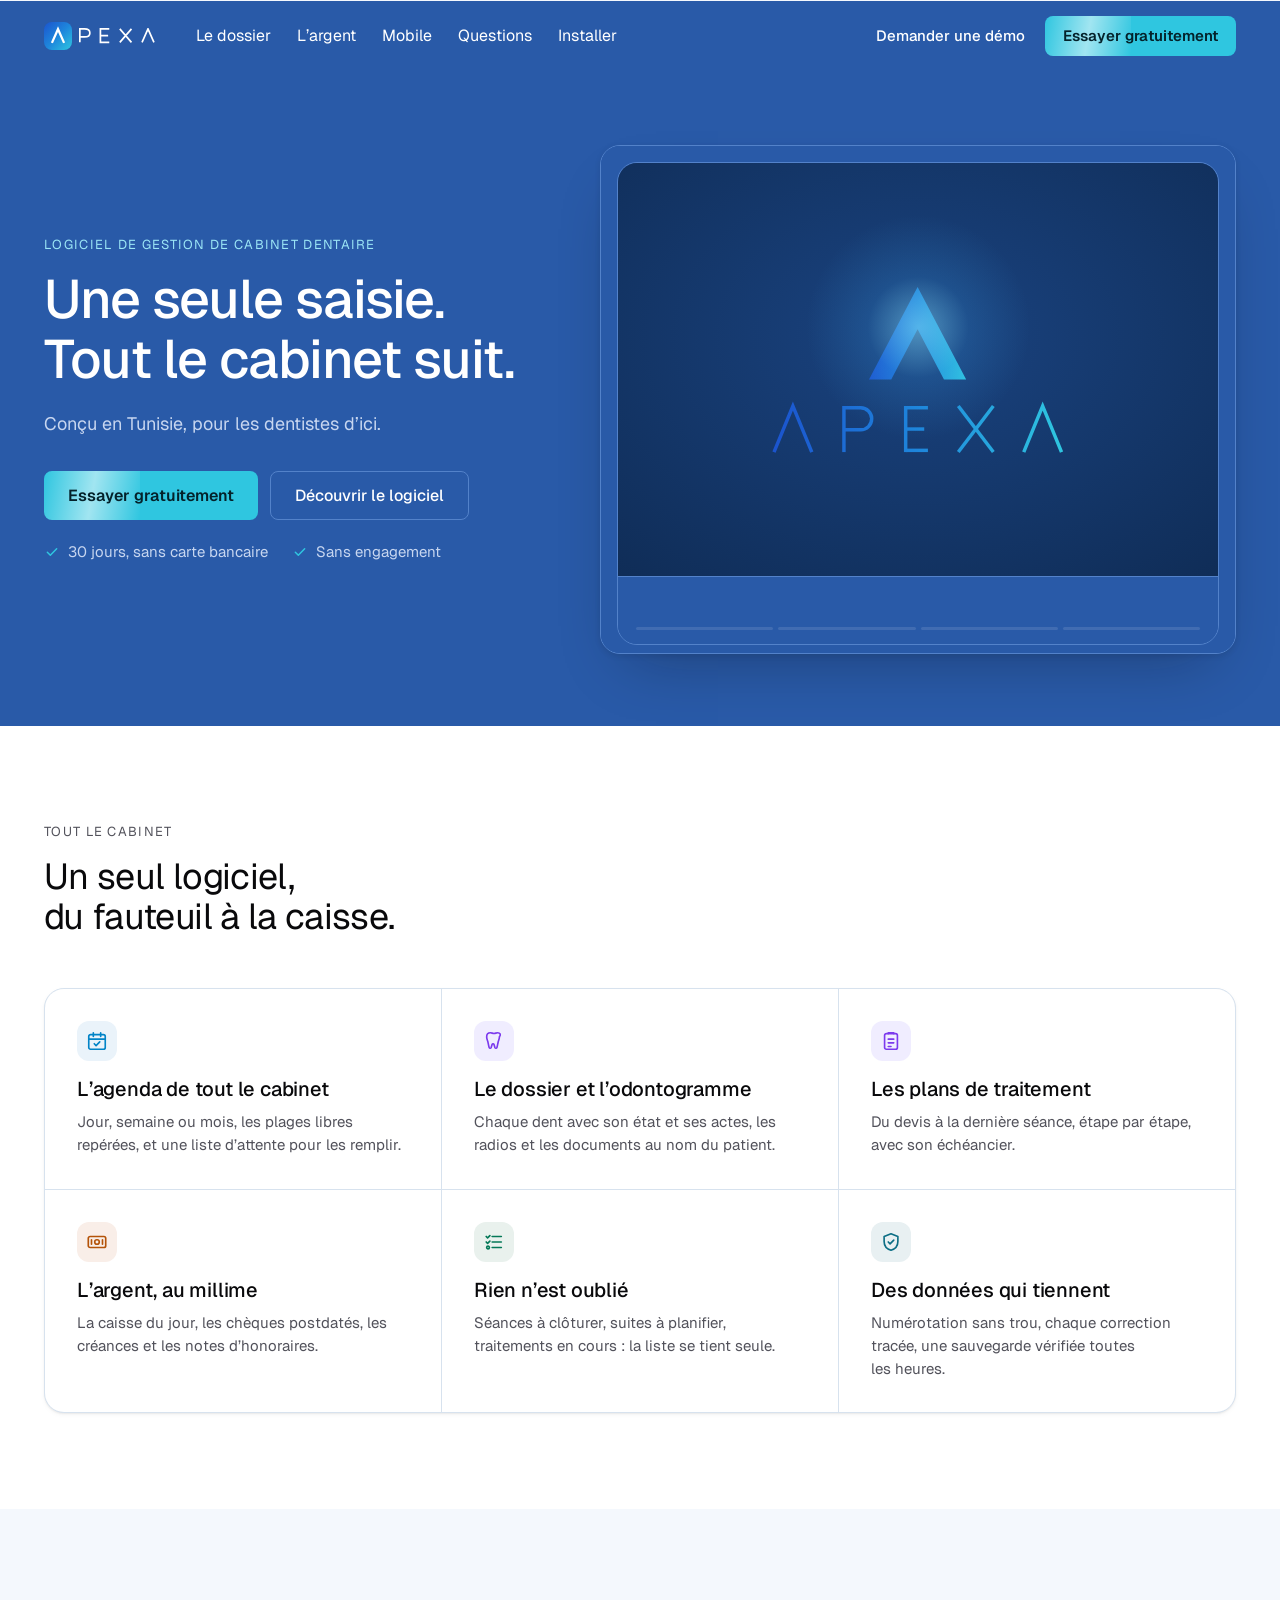
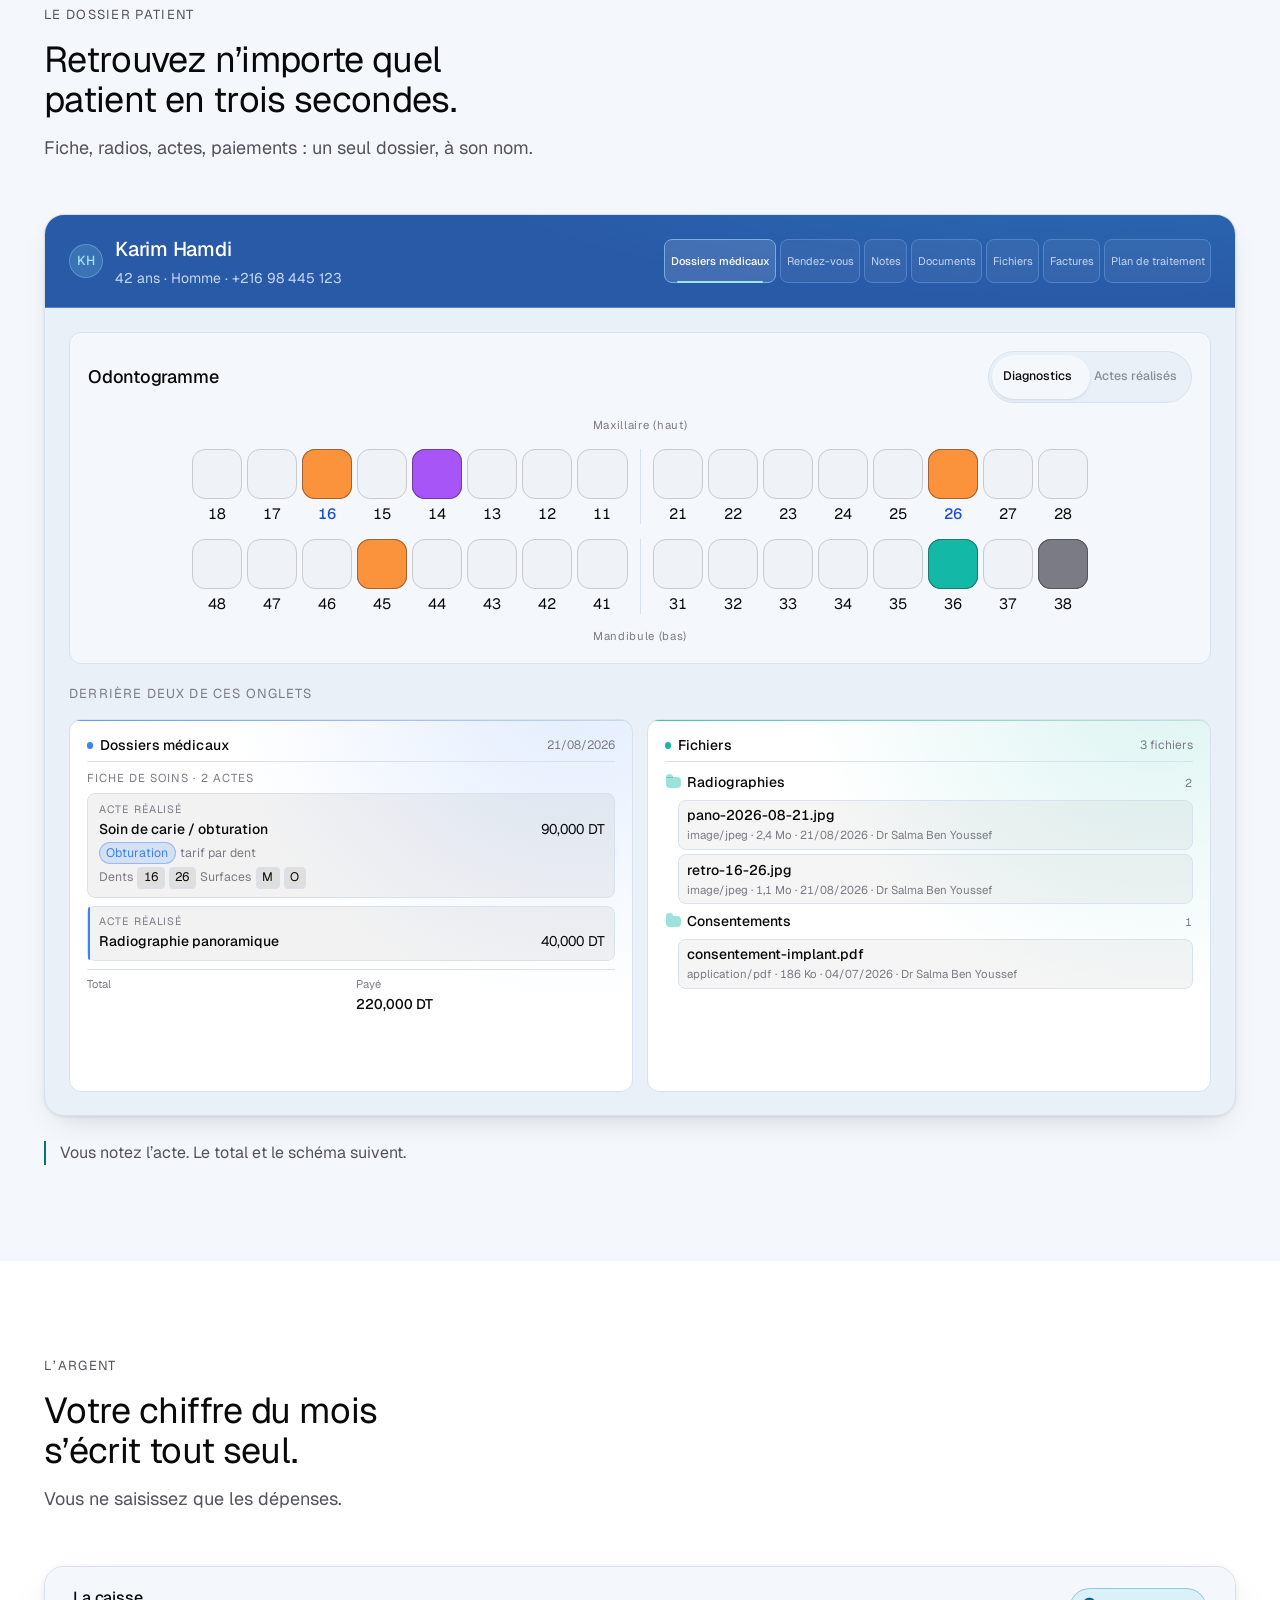
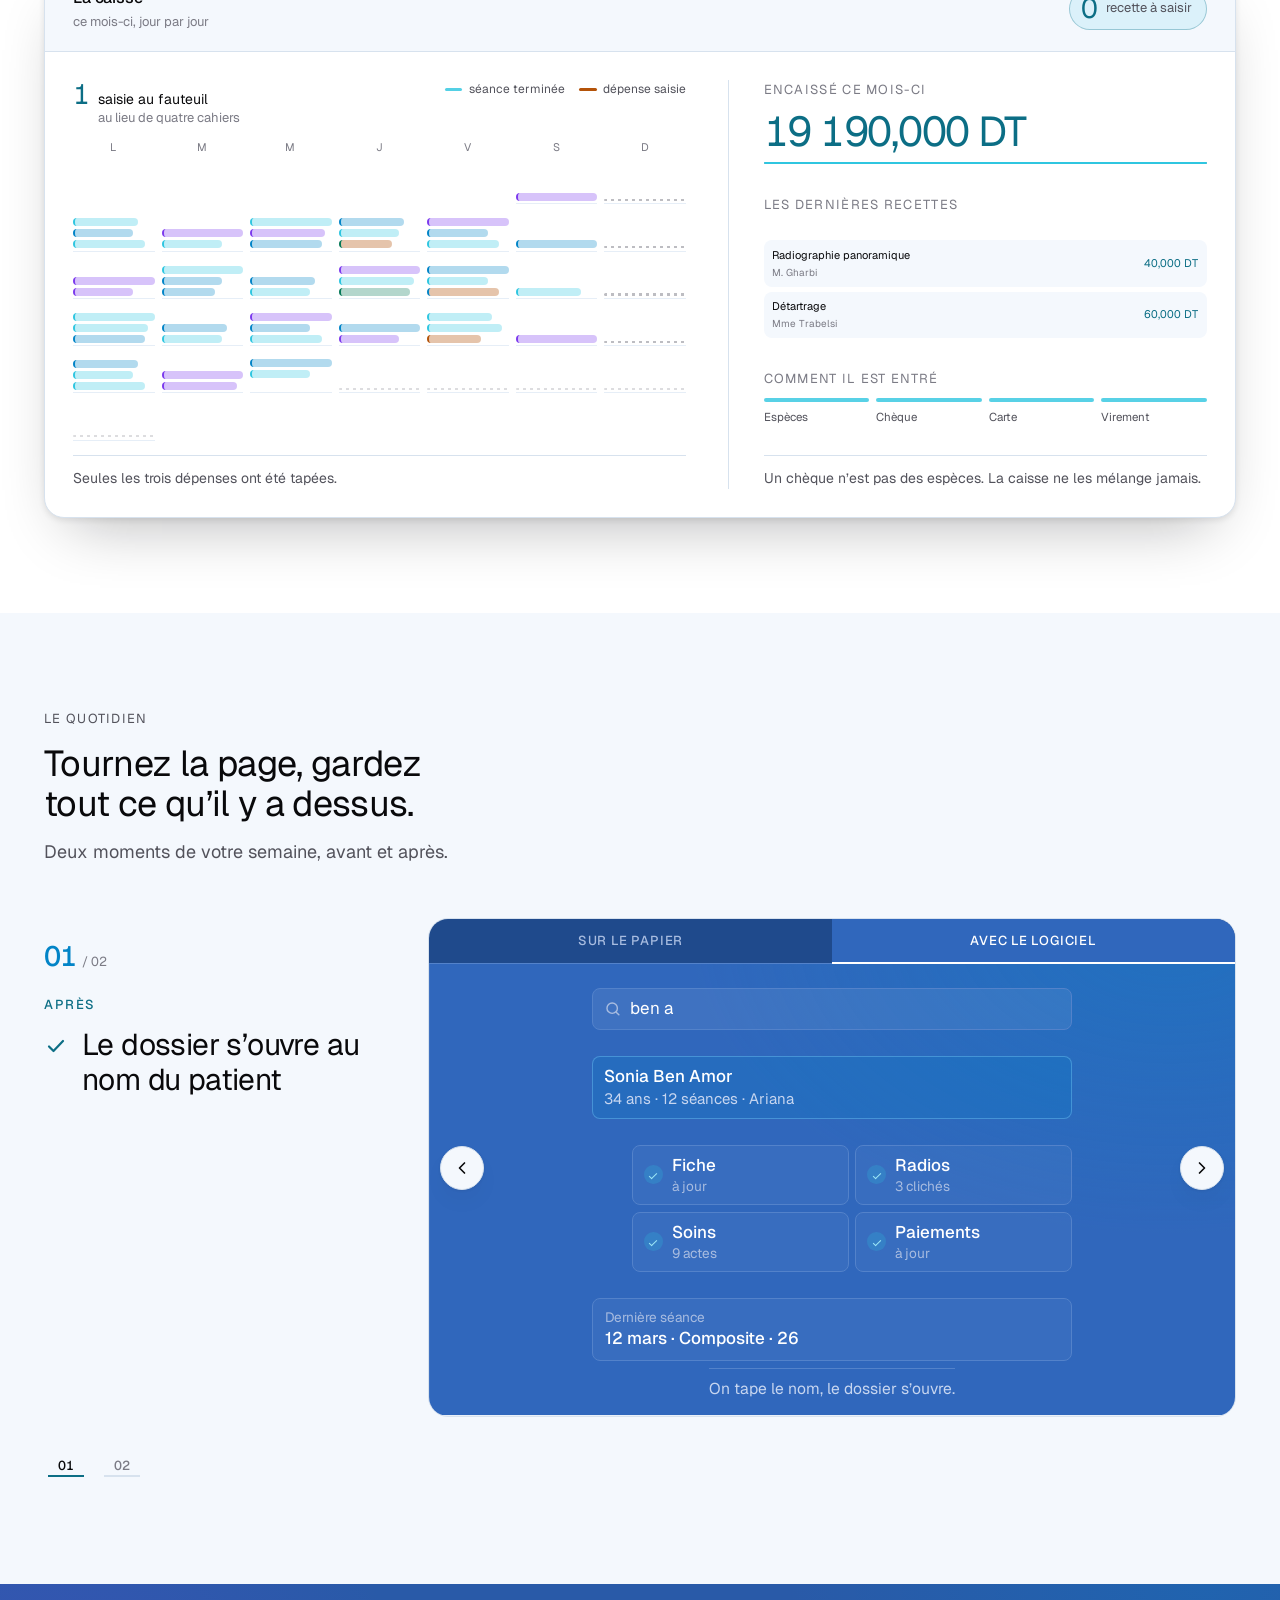
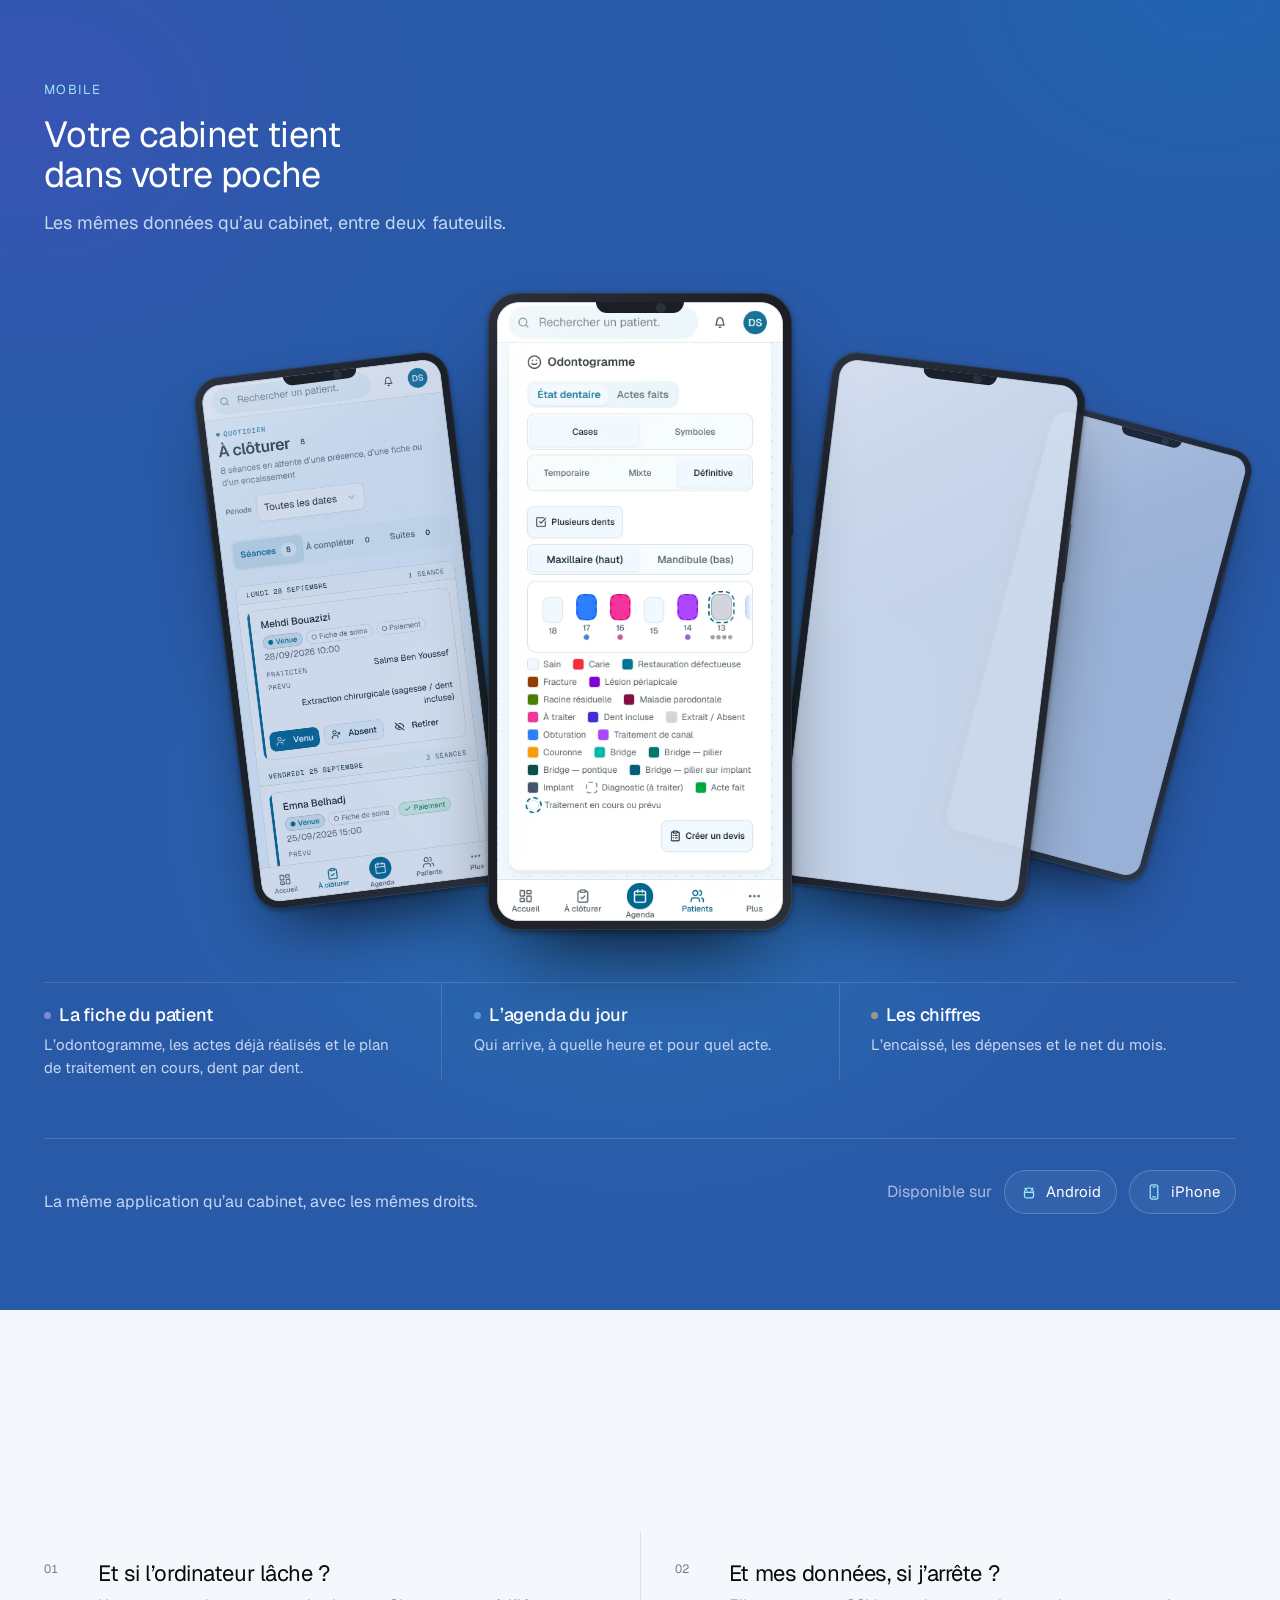
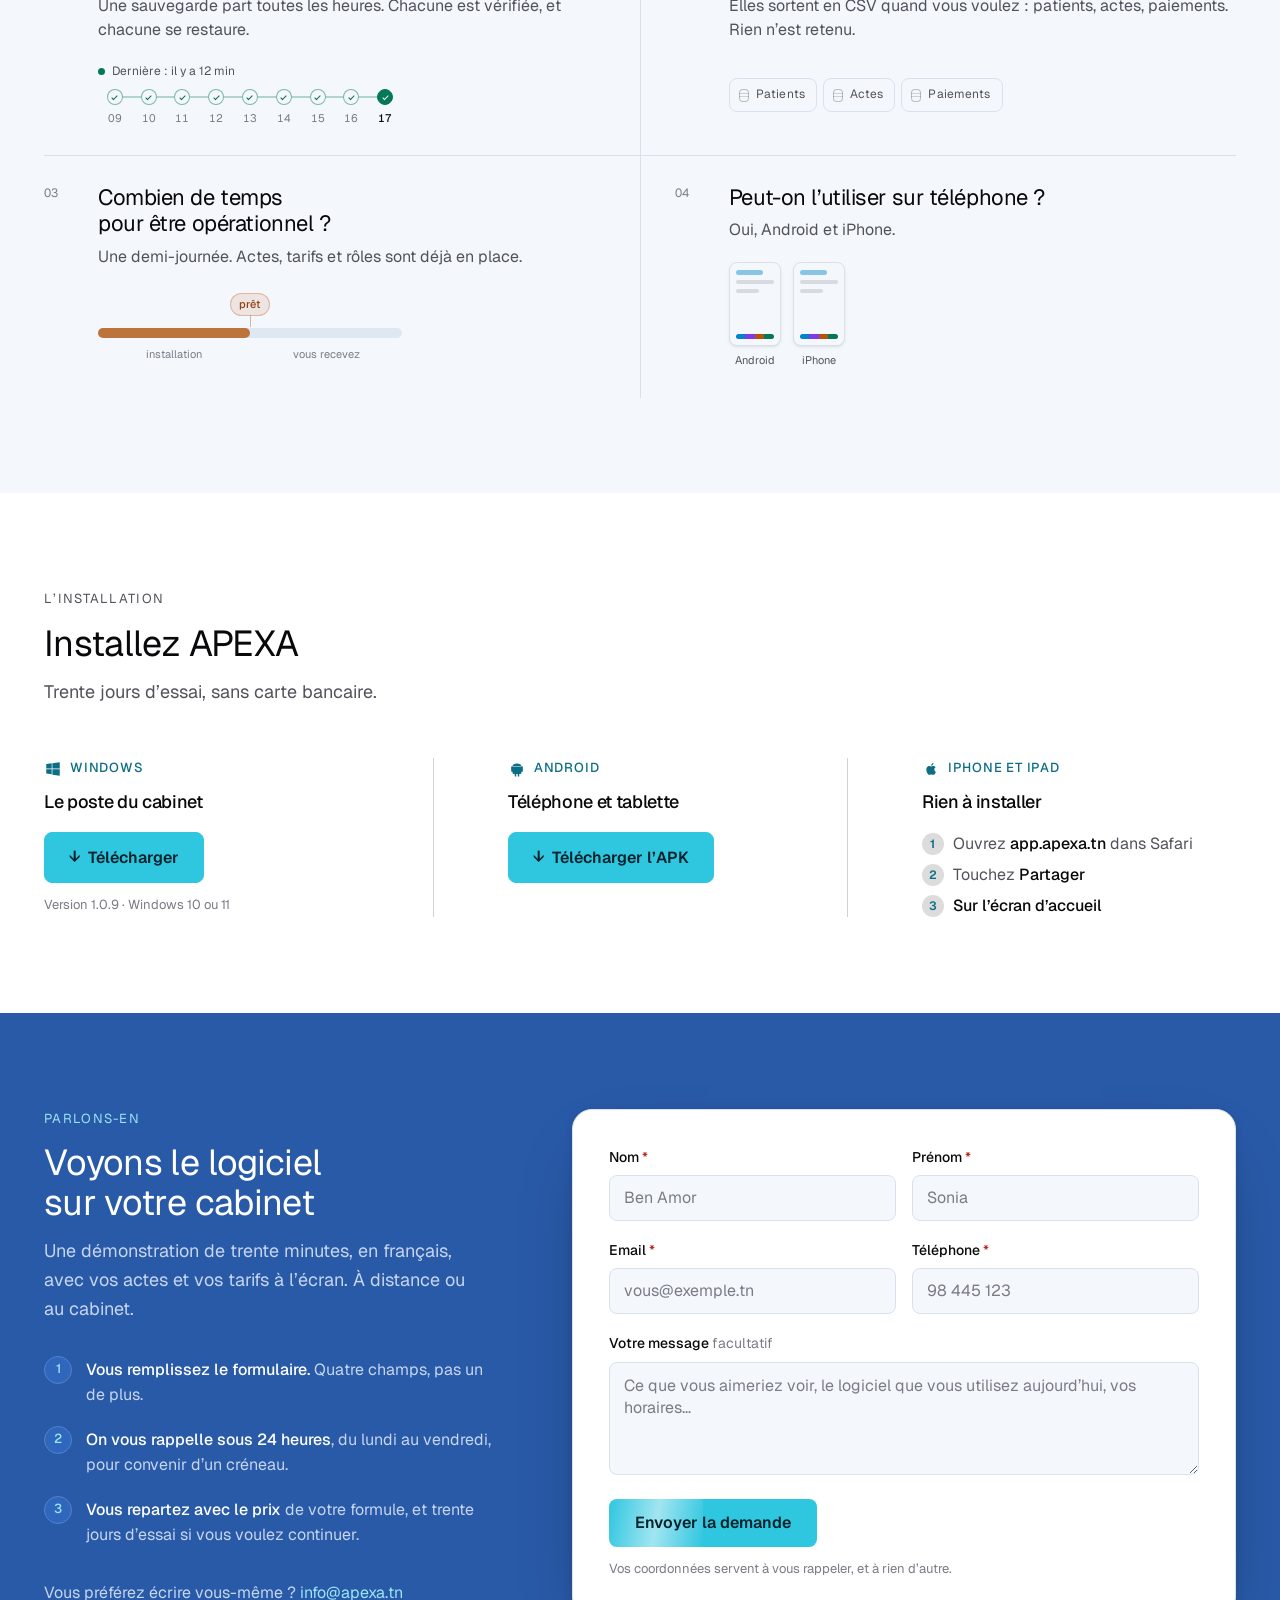
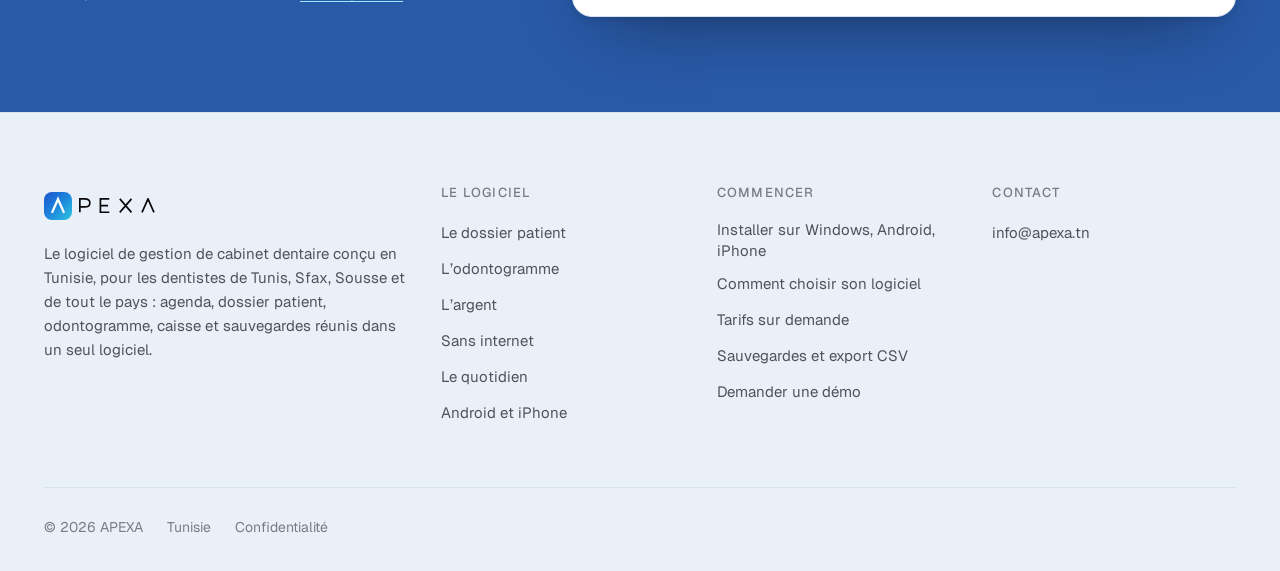
==== index.html @ 9a5fc33d "Update apexa email" ====
<!doctype html>
<html lang="fr" class="no-js">
<head>
<meta charset="utf-8">
<meta name="viewport" content="width=device-width, initial-scale=1, viewport-fit=cover">
<title>Logiciel de gestion de cabinet dentaire en Tunisie | APEXA</title>
<meta name="description" content="Agenda, dossier patient, odontogramme, caisse et sauvegardes dans un seul logiciel, conçu en Tunisie pour les cabinets dentaires. Essai 30 jours, sans carte.">
<meta name="theme-color" content="#295AA8">

<link rel="canonical" href="https://apexa.tn/">

<link rel="icon" href="favicon.ico" sizes="48x48">
<link rel="icon" href="favicon.svg" type="image/svg+xml">
<link rel="icon" href="icon-192.png" sizes="192x192" type="image/png">
<link rel="apple-touch-icon" href="apple-touch-icon.png">

<meta property="og:type" content="website">
<meta property="og:locale" content="fr_TN">
<meta property="og:site_name" content="APEXA">
<meta property="og:title" content="Logiciel de gestion de cabinet dentaire en Tunisie | APEXA">
<meta property="og:description" content="Agenda, dossier patient, odontogramme, caisse et sauvegardes dans un seul logiciel, conçu en Tunisie pour les cabinets dentaires. Essai 30 jours, sans carte.">
<meta property="og:url" content="https://apexa.tn/">

<meta property="og:image" content="https://apexa.tn/assets/img/og-card.jpg">
<meta property="og:image:width" content="1200">
<meta property="og:image:height" content="630">
<meta name="twitter:card" content="summary_large_image">

<link rel="preconnect" href="https://fonts.googleapis.com">
<link rel="preconnect" href="https://fonts.gstatic.com" crossorigin>
<link rel="stylesheet" href="https://fonts.googleapis.com/css2?family=Geist:wght@400;500;600&display=swap">
<link rel="stylesheet" href="assets/site.css">


<script type="application/ld+json">{"@context":"https://schema.org","@graph":[{"@type":"Organization","@id":"https://apexa.tn/#organization","name":"APEXA","url":"https://apexa.tn/","email":"info@apexa.tn","logo":{"@type":"ImageObject","url":"https://apexa.tn/icon-512.png","width":512,"height":512},"areaServed":{"@type":"Country","name":"Tunisie"},"contactPoint":{"@type":"ContactPoint","contactType":"sales","email":"info@apexa.tn","availableLanguage":["fr","ar"],"areaServed":"TN"}},{"@type":"WebSite","@id":"https://apexa.tn/#website","url":"https://apexa.tn/","name":"APEXA","inLanguage":"fr-TN","publisher":{"@id":"https://apexa.tn/#organization"}},{"@type":"SoftwareApplication","@id":"https://apexa.tn/#logiciel","name":"APEXA","alternateName":"APEXA — logiciel de gestion de cabinet dentaire","url":"https://apexa.tn/","description":"Logiciel de gestion de cabinet dentaire conçu en Tunisie : agenda, dossier patient, odontogramme, fiche de soins, devis, caisse et sauvegardes vérifiées, dans un seul logiciel. Essai de 30 jours sans carte bancaire.","applicationCategory":"HealthApplication","applicationSubCategory":"Logiciel de gestion de cabinet dentaire","operatingSystem":"Windows 10, Windows 11, Android, iOS","inLanguage":"fr","isAccessibleForFree":false,"publisher":{"@id":"https://apexa.tn/#organization"},"provider":{"@id":"https://apexa.tn/#organization"},"areaServed":{"@type":"Country","name":"Tunisie"},"image":"https://apexa.tn/assets/img/og-card.jpg","screenshot":["https://apexa.tn/assets/img/m-dashboard.webp","https://apexa.tn/assets/img/m-agenda.webp","https://apexa.tn/assets/img/m-odonto.webp","https://apexa.tn/assets/img/m-caisse.webp"],"featureList":["Agenda et prise de rendez-vous","Dossier patient et historique des séances","Odontogramme : diagnostics et actes réalisés","Fiche de soins et ordonnances","Devis et plans de traitement","Caisse, encaissements et chèques postdatés","Sauvegardes horaires vérifiées et restaurables","Export des données en CSV","Applications Android et iPhone"],"softwareHelp":{"@id":"https://apexa.tn/#faq"}},{"@type":"FAQPage","@id":"https://apexa.tn/#faq","inLanguage":"fr","isPartOf":{"@id":"https://apexa.tn/#website"},"mainEntity":[{"@type":"Question","name":"Et si l’ordinateur lâche ?","acceptedAnswer":{"@type":"Answer","text":"Une sauvegarde part toutes les heures. Chacune est vérifiée, et chacune se restaure."}},{"@type":"Question","name":"Et mes données, si j’arrête ?","acceptedAnswer":{"@type":"Answer","text":"Elles sortent en CSV quand vous voulez : patients, actes, paiements. Rien n’est retenu."}},{"@type":"Question","name":"Combien de temps pour être opérationnel ?","acceptedAnswer":{"@type":"Answer","text":"Une demi-journée. Actes, tarifs et rôles sont déjà en place."}},{"@type":"Question","name":"Peut-on l’utiliser sur téléphone ?","acceptedAnswer":{"@type":"Answer","text":"Oui, Android et iPhone."}}]}]}</script>
</head>
<body class="">

<a class="skip" href="#main">Aller au contenu</a>
<div id="top-sentinel" aria-hidden="true" style="position:absolute;top:0;height:1px;width:1px"></div>


<header class="topbar ">
  <div class="wrap topbar-in">

    <a class="brand" href="index.html" aria-label="APEXA">
      <span class="mark" aria-hidden="true">
        <svg viewBox="0 0 512 512" fill="currentColor" aria-hidden="true"><path d="M 126.15 373.14 L 256.00 79.93 L 385.85 373.14 L 348.36 389.74 L 256.00 181.20 L 163.65 389.74 Z"/></svg>
      </span>
      <svg class="word" viewBox="325.4 72.35 393.4 78.8" aria-hidden="true"><path d="M 329.80 146.75 L 329.80 76.75 L 353.70 76.75 C 370.90 76.75 381.80 84.75 381.80 97.75 C 381.80 110.75 370.90 118.75 353.70 118.75 L 329.80 118.75 M 482.50 76.75 L 436.50 76.75 L 436.50 146.75 L 482.50 146.75 M 436.50 111.75 L 476.50 111.75 M 537.20 76.75 L 597.70 146.75 M 597.70 76.75 L 537.20 146.75 M 652.40 146.75 L 683.40 76.75 L 714.40 146.75" fill="none" stroke="currentColor" stroke-width="8.80" stroke-linejoin="miter"/></svg>
    </a>

    <nav class="nav" aria-label="Principal">
      <a href="#dossier" data-nav="dossier">Le dossier</a>
      <a href="#argent" data-nav="argent">L’argent</a>
      <a href="#mobile" data-nav="mobile">Mobile</a>
      <a href="#faq" data-nav="faq">Questions</a>
      <a href="#telecharger" data-nav="telecharger">Installer</a>
    </nav>

    
    <div class="topbar-cta">
      <a class="topbar-link" href="#demande">Demander une démo</a>
      <a class="btn btn-primary" href="#telecharger">Essayer gratuitement</a>
    </div>

    <button class="burger" id="burger" type="button" aria-expanded="false" aria-controls="drawer">
      <span class="sr-only">Ouvrir le menu</span>
      <svg viewBox="0 0 24 24" fill="none" stroke="currentColor" stroke-width="2" stroke-linecap="round" aria-hidden="true"><path d="M4 7h16M4 12h16M4 17h16"/></svg>
    </button>
  </div>
</header>

<div class="drawer" id="drawer" data-open="false">
  <div class="wrap drawer-top">
    <a class="brand" href="index.html" aria-label="APEXA">
      <span class="mark" aria-hidden="true">
        <svg viewBox="0 0 512 512" fill="currentColor" aria-hidden="true"><path d="M 126.15 373.14 L 256.00 79.93 L 385.85 373.14 L 348.36 389.74 L 256.00 181.20 L 163.65 389.74 Z"/></svg>
      </span>
      <svg class="word" viewBox="325.4 72.35 393.4 78.8" aria-hidden="true"><path d="M 329.80 146.75 L 329.80 76.75 L 353.70 76.75 C 370.90 76.75 381.80 84.75 381.80 97.75 C 381.80 110.75 370.90 118.75 353.70 118.75 L 329.80 118.75 M 482.50 76.75 L 436.50 76.75 L 436.50 146.75 L 482.50 146.75 M 436.50 111.75 L 476.50 111.75 M 537.20 76.75 L 597.70 146.75 M 597.70 76.75 L 537.20 146.75 M 652.40 146.75 L 683.40 76.75 L 714.40 146.75" fill="none" stroke="currentColor" stroke-width="8.80" stroke-linejoin="miter"/></svg>
    </a>
    <button class="burger" id="drawer-close" type="button" style="margin-inline-start:auto">
      <span class="sr-only">Fermer le menu</span>
      <svg viewBox="0 0 24 24" fill="none" stroke="currentColor" stroke-width="2" stroke-linecap="round" aria-hidden="true"><path d="M6 6l12 12M18 6L6 18"/></svg>
    </button>
  </div>
  <div class="wrap drawer-body">
    <nav aria-label="Menu">
      <a href="#dossier">Le dossier</a>
      <a href="#argent">L’argent</a>
      <a href="#avant-avec">Le quotidien</a>
      <a href="#mobile">Mobile</a>
      <a href="#faq">Questions</a>
      <a href="#telecharger">Installer</a>
    </nav>
    <div class="drawer-actions">
      <a class="btn btn-primary" href="#telecharger">Essayer gratuitement</a>
      <a class="btn btn-ghost" href="#demande">Demander une démo</a>
    </div>
  </div>
</div>


<main id="main">





<section class="hero on-ink">
  <div class="wrap hero-grid">

    <div>
      
      <h1 class="rise d1">
        <span class="eyebrow">Logiciel de gestion de cabinet dentaire</span>
        <span class="hero-claim">Une seule saisie. Tout le cabinet suit.</span>
      </h1>
      <p class="lede rise d2">Conçu en Tunisie, pour les dentistes d’ici.</p>

      <div class="hero-actions rise d3">
        <a class="btn btn-primary" href="#telecharger">Essayer gratuitement</a>
        <a class="btn btn-ghost" href="#dossier">Découvrir le logiciel</a>
      </div>

      <ul class="trust rise d4">
        <li><svg viewBox="0 0 24 24" fill="none" stroke="currentColor" stroke-width="2.2" stroke-linecap="round" stroke-linejoin="round" aria-hidden="true"><path d="m5 12.5 4.5 4.5L19 7"/></svg>30 jours, sans carte bancaire</li>
        <li><svg viewBox="0 0 24 24" fill="none" stroke="currentColor" stroke-width="2.2" stroke-linecap="round" stroke-linejoin="round" aria-hidden="true"><path d="m5 12.5 4.5 4.5L19 7"/></svg>Sans engagement</li>
      </ul>
    </div>

    <div class="hero-film rise d2">
      <iframe class="hero-film__frame"
              src="assets/scenes/hero-quatre-temps.html"
              title="Le logiciel en quatre temps"
              loading="eager" scrolling="no" tabindex="-1" aria-hidden="true"></iframe>
    </div>
    <p class="sr-only">Une animation en quatre temps&nbsp;: la journée s’organise dans l’agenda, le dossier du patient s’ouvre, la note d’honoraires se crée, puis la caisse se met à jour.</p>
  </div>

</section>


<section class="ov sec--white" aria-labelledby="ov-titre">
  <div class="wrap">
    <div class="head rise">
      <p class="eyebrow">Tout le cabinet</p>
      <h2 id="ov-titre">Un seul logiciel, du&nbsp;fauteuil à la caisse.</h2>
    </div>
    <ul class="ov-grid rise d1">
      <li class="ov-cell" style="--zc: var(--azure)">
        <i class="ov-ico" aria-hidden="true"><svg viewBox="0 0 24 24" fill="none" stroke="currentColor" stroke-width="1.8" stroke-linecap="round" stroke-linejoin="round"><rect x="3" y="5" width="18" height="16" rx="2"/><path d="M8 3v4M16 3v4M3 10h18"/><path d="m9 15 2 2 4-4"/></svg></i>
        <h3 class="ov-t">L’agenda de tout le cabinet</h3>
        <p class="ov-p">Jour, semaine ou mois, les plages libres repérées, et une liste d’attente pour les remplir.</p>
      </li>
      <li class="ov-cell" style="--zc: var(--violet)">
        <i class="ov-ico" aria-hidden="true"><svg viewBox="0 0 24 24" fill="none" stroke="currentColor" stroke-width="1.8" stroke-linecap="round" stroke-linejoin="round"><path d="M8 3c-2.5 0-4 2-4 4.5 0 2 .8 3.4 1.3 5.3.5 2 .7 4.2 1.4 6.2.4 1.2 1.8 1.2 2.2 0l1-3.3c.3-1 1.8-1 2.1 0l1 3.3c.4 1.2 1.8 1.2 2.2 0 .7-2 .9-4.2 1.4-6.2.5-1.9 1.3-3.3 1.3-5.3C20 5 18.5 3 16 3c-1.6 0-2.4.8-4 .8S9.6 3 8 3z"/></svg></i>
        <h3 class="ov-t">Le dossier et l’odontogramme</h3>
        <p class="ov-p">Chaque dent avec son état et ses actes, les radios et les documents au nom du patient.</p>
      </li>
      <li class="ov-cell" style="--zc: var(--violet)">
        <i class="ov-ico" aria-hidden="true"><svg viewBox="0 0 24 24" fill="none" stroke="currentColor" stroke-width="1.8" stroke-linecap="round" stroke-linejoin="round"><rect x="5" y="4" width="14" height="17" rx="2"/><path d="M9 4V3h6v1"/><path d="M9 10h6M9 14h6M9 18h3"/></svg></i>
        <h3 class="ov-t">Les plans de traitement</h3>
        <p class="ov-p">Du devis à la dernière séance, étape par étape, avec son échéancier.</p>
      </li>
      <li class="ov-cell" style="--zc: var(--amber)">
        <i class="ov-ico" aria-hidden="true"><svg viewBox="0 0 24 24" fill="none" stroke="currentColor" stroke-width="1.8" stroke-linecap="round" stroke-linejoin="round"><rect x="2.5" y="6" width="19" height="12" rx="2"/><circle cx="12" cy="12" r="2.5"/><path d="M6 9.5v5M18 9.5v5"/></svg></i>
        <h3 class="ov-t">L’argent, au millime</h3>
        <p class="ov-p">La caisse du jour, les chèques postdatés, les créances et les notes d’honoraires.</p>
      </li>
      <li class="ov-cell" style="--zc: var(--green)">
        <i class="ov-ico" aria-hidden="true"><svg viewBox="0 0 24 24" fill="none" stroke="currentColor" stroke-width="1.8" stroke-linecap="round" stroke-linejoin="round"><path d="M10 6h10M10 12h10M10 18h10"/><path d="m3.5 6 1.5 1.5L7.5 5M3.5 12l1.5 1.5 2.5-2.5"/><circle cx="5.5" cy="18" r="1.5"/></svg></i>
        <h3 class="ov-t">Rien n’est oublié</h3>
        <p class="ov-p">Séances à clôturer, suites à planifier, traitements en cours&nbsp;: la liste se tient seule.</p>
      </li>
      <li class="ov-cell" style="--zc: var(--accent-ink)">
        <i class="ov-ico" aria-hidden="true"><svg viewBox="0 0 24 24" fill="none" stroke="currentColor" stroke-width="1.8" stroke-linecap="round" stroke-linejoin="round"><path d="M12 3 4.5 6v5.5c0 4.4 3.1 8.2 7.5 9.5 4.4-1.3 7.5-5.1 7.5-9.5V6z"/><path d="m9 12 2 2 4-4"/></svg></i>
        <h3 class="ov-t">Des données qui tiennent</h3>
        <p class="ov-p">Numérotation sans trou, chaque correction tracée, une sauvegarde vérifiée toutes les heures.</p>
      </li>
    </ul>
  </div>
</section>


<section data-reveal class="s5" id="dossier" aria-labelledby="s5-titre">
  <div class="wrap">

    <header class="head rise">
      <p class="eyebrow">Le dossier patient</p>
      <h2 id="s5-titre">Retrouvez n’importe quel patient en trois secondes.</h2>
      <p class="lede">Fiche, radios, actes, paiements&nbsp;: un seul dossier, à son nom.</p>
    </header>

    
    <div class="s5-dossier">

      
      <div class="s5-chrome">
      <header class="s5-ident">
        <i class="s5-av" aria-hidden="true">KH</i>
        <p class="s5-who">
          <b class="s5-name">Karim Hamdi</b>
          <s>42 ans · Homme · +216&nbsp;98&nbsp;445&nbsp;123</s>
        </p>
      </header>

      
      <ul class="s5-tabs">
        <li class="s5-tab s5-tab--on" style="--i: 0; --tx: -1.7em; --ty: -1.2em; --r: -5deg">Dossiers médicaux</li>
        <li class="s5-tab" style="--i: 1; --tx: 1.5em; --ty: -1.5em; --r: 4deg">Rendez-vous</li>
        <li class="s5-tab" style="--i: 2; --tx: -2.2em; --ty: 1.0em; --r: 6deg">Notes</li>
        <li class="s5-tab" style="--i: 3; --tx: 2.0em; --ty: 1.3em; --r: -4deg">Documents</li>
        <li class="s5-tab" style="--i: 4; --tx: -1.3em; --ty: 1.6em; --r: -7deg">Fichiers</li>
        <li class="s5-tab" style="--i: 5; --tx: 2.3em; --ty: -0.9em; --r: 5deg">Factures</li>
        <li class="s5-tab" style="--i: 6; --tx: -1.9em; --ty: 1.4em; --r: 3deg">Plan de traitement</li>
      </ul>
      </div>

      <div class="s5-body">

        
        <div class="s5-chart">
          <i class="s5-sweep" aria-hidden="true"></i>
          <i class="s5-fly" aria-hidden="true"><b>Soin de carie / obturation</b><s>90,000&nbsp;DT · tarif par dent</s></i>

          <div class="s5-chead">
            <h3 class="s5-ct">Odontogramme</h3>
            <p class="s5-views">
              <i class="s5-thumb" aria-hidden="true"></i>
              <button type="button" class="s5-view s5-view--d" aria-pressed="true">Diagnostics</button>
              <button type="button" class="s5-view s5-view--a" aria-pressed="false">Actes réalisés</button>
            </p>
          </div>

          <div class="s5-mouth" aria-hidden="true">
            <p class="s5-jaw">Maxillaire (haut)</p>
            <div class="s5-arch">
              <div class="s5-quad" style="--q: 0">
                <i class="s5-t"><b></b><s>18</s></i>
                <i class="s5-t"><b></b><s>17</s></i>
                <i class="s5-t s5-t--k" data-t="16">
                  <b>
                    <i class="s5-tf s5-tf--d" style="--tc: var(--amber)"></i>
                    <i class="s5-tf s5-tf--a" style="--tc: var(--azure)"></i>
                    <i class="s5-halo"></i>
                  </b><s>16</s>
                </i>
                <i class="s5-t"><b></b><s>15</s></i>
                <i class="s5-t s5-t--k"><b><i class="s5-tf s5-tf--b" style="--tc: var(--violet)"></i></b><s>14</s></i>
                <i class="s5-t"><b></b><s>13</s></i>
                <i class="s5-t"><b></b><s>12</s></i>
                <i class="s5-t"><b></b><s>11</s></i>
              </div>
              <i class="s5-mid"></i>
              <div class="s5-quad" style="--q: 1">
                <i class="s5-t"><b></b><s>21</s></i>
                <i class="s5-t"><b></b><s>22</s></i>
                <i class="s5-t"><b></b><s>23</s></i>
                <i class="s5-t"><b></b><s>24</s></i>
                <i class="s5-t"><b></b><s>25</s></i>
                <i class="s5-t s5-t--k" data-t="26">
                  <b>
                    <i class="s5-tf s5-tf--d" style="--tc: var(--amber)"></i>
                    <i class="s5-tf s5-tf--a" style="--tc: var(--azure)"></i>
                    <i class="s5-halo"></i>
                  </b><s>26</s>
                </i>
                <i class="s5-t"><b></b><s>27</s></i>
                <i class="s5-t"><b></b><s>28</s></i>
              </div>
            </div>

            <div class="s5-arch s5-arch--low">
              <div class="s5-quad" style="--q: 2">
                <i class="s5-t"><b></b><s>48</s></i>
                <i class="s5-t"><b></b><s>47</s></i>
                <i class="s5-t"><b></b><s>46</s></i>
                <i class="s5-t s5-t--k"><b><i class="s5-tf s5-tf--d" style="--tc: var(--amber)"></i></b><s>45</s></i>
                <i class="s5-t"><b></b><s>44</s></i>
                <i class="s5-t"><b></b><s>43</s></i>
                <i class="s5-t"><b></b><s>42</s></i>
                <i class="s5-t"><b></b><s>41</s></i>
              </div>
              <i class="s5-mid"></i>
              <div class="s5-quad" style="--q: 3">
                <i class="s5-t"><b></b><s>31</s></i>
                <i class="s5-t"><b></b><s>32</s></i>
                <i class="s5-t"><b></b><s>33</s></i>
                <i class="s5-t"><b></b><s>34</s></i>
                <i class="s5-t"><b></b><s>35</s></i>
                <i class="s5-t s5-t--k"><b><i class="s5-tf s5-tf--b" style="--tc: var(--green)"></i></b><s>36</s></i>
                <i class="s5-t"><b></b><s>37</s></i>
                <i class="s5-t s5-t--k"><b><i class="s5-tf s5-tf--b" style="--tc: var(--text-faint)"></i></b><s>38</s></i>
              </div>
            </div>
            <p class="s5-jaw">Mandibule (bas)</p>
          </div>


          <p class="s5-still">Ce qui reste à traiter d’un côté, ce qui est fait de l’autre.</p>
        </div>

        
        <div class="s5-side">
          <p class="s5-sk">Derrière deux de ces onglets</p>

          <div class="s5-panes">

          
          <div class="s5-pane surface-light" style="--zc: var(--azure); --zcl: var(--azure-lit)">
            <i class="s5-mark" aria-hidden="true"></i>
            <header class="s5-ph">
              <i aria-hidden="true"></i>
              <h3>Dossiers médicaux</h3>
              <s>21/08/2026</s>
            </header>
            <p class="s5-pc">Fiche de soins · 2 actes</p>

            <div class="s5-acte" style="--i: 0">
              <i class="s5-edge" aria-hidden="true"></i>
              <p class="s5-ak">Acte réalisé</p>
              <p class="s5-an"><b>Soin de carie / obturation</b><em>90,000&nbsp;DT</em></p>
              <p class="s5-am"><span class="s5-cond">Obturation</span><s>tarif par dent</s></p>
              <p class="s5-ad">
                <s>Dents</s><u>16</u><u>26</u>
                <s>Surfaces</s><u>M</u><u>O</u>
              </p>
            </div>

            <div class="s5-acte" style="--i: 1">
              <i class="s5-edge" aria-hidden="true"></i>
              <p class="s5-ak">Acte réalisé</p>
              <p class="s5-an"><b>Radiographie panoramique</b><em>40,000&nbsp;DT</em></p>
            </div>

            <dl class="s5-tot">
              <div><dt>Total</dt><dd class="s5-fig">220,000&nbsp;DT</dd></div>
              <div><dt>Payé</dt><dd>220,000&nbsp;DT</dd></div>
            </dl>
          </div>

          
          <div class="s5-pane surface-light" style="--zc: var(--green); --zcl: var(--green-lit)">
            <i class="s5-mark" aria-hidden="true"></i>
            <header class="s5-ph">
              <i aria-hidden="true"></i>
              <h3>Fichiers</h3>
              <s>3 fichiers</s>
            </header>

            <div class="s5-fwrap">
            <ul class="s5-files">
              <li class="s5-fold" style="--i: 0"><i aria-hidden="true"></i><b>Radiographies</b><em>2</em></li>
              <li class="s5-f s5-f--p" style="--i: 1">
                <b>pano-2026-08-21.jpg</b>
                <s>image/jpeg · 2,4&nbsp;Mo · 21/08/2026 · Dr Salma Ben Youssef</s>
              </li>
              <li class="s5-f s5-f--k" style="--i: 2">
                <b>retro-16-26.jpg</b>
                <s>image/jpeg · 1,1&nbsp;Mo · 21/08/2026 · Dr Salma Ben Youssef</s>
              </li>
              <li class="s5-fold" style="--i: 3"><i aria-hidden="true"></i><b>Consentements</b><em>1</em></li>
              <li class="s5-f" style="--i: 4">
                <b>consentement-implant.pdf</b>
                <s>application/pdf · 186&nbsp;Ko · 04/07/2026 · Dr Salma Ben Youssef</s>
              </li>
            </ul>

            
            <i class="s5-open surface-ink" aria-hidden="true">
              <i class="s5-lightbox">
              <i class="s5-obar">
                <i class="s5-odot"></i>
                <b>pano-2026-08-21.jpg</b>
                <s>Radiographie panoramique · 21/08/2026</s>
              </i>
              <i class="s5-stage">
                <i class="s5-film">
                  <img class="s5-pano" src="assets/img/pano.webp" width="528" height="378" alt="" decoding="async">
                  <i class="s5-ring" style="--x: 36.2%; --y: 46%"></i>
                  <i class="s5-ring" style="--x: 70.2%; --y: 44.5%"></i>
                  <i class="s5-scan"></i>
                </i>
              </i>
              </i>
            </i>
            </div>
          </div>

          </div>
        </div>

      </div>
    </div>

    <p class="s5-close">Vous notez l’acte. Le total et le schéma suivent.</p>

    <p class="s5-sr">Illustration&nbsp;: le dossier de Karim Hamdi. Sept onglets, à savoir Dossiers médicaux, Rendez-vous, Notes, Documents, Fichiers, Factures et Plan de traitement, plus un odontogramme qui se lit de deux façons, Diagnostics et Actes réalisés. La fiche de soins du 21/08/2026 porte deux actes, dont un soin de carie sur les dents 16 et 26&nbsp;; à l’enregistrement, ces deux dents passent d’elles-mêmes de l’état À traiter à l’état Obturation, et le total de la séance découle des actes. L'onglet Fichiers contient la panoramique de cette même séance, pano-2026-08-21.jpg, sur laquelle les deux obturations sont visibles.</p>
  </div>
</section>


<section data-reveal class="s3 surface-light" id="argent" aria-labelledby="s3-titre">
  <div class="wrap">

    <div class="head rise">
      <p class="eyebrow">L’argent</p>
      <h2 id="s3-titre">Votre chiffre du mois s’écrit tout seul.</h2>
      <p class="lede">Vous ne saisissez que les dépenses.</p>
    </div>

    <div class="s3-sheet">

      <div class="s3-strip">
        <p class="s3-name s3-up" style="--d:60ms"><b>La caisse</b><s>ce mois-ci, jour par jour</s></p>
        <p class="s3-pin"><b>0</b><s>recette à saisir</s></p>
      </div>

      <div class="s3-body">

        <div class="s3-col s3-col--field">
          <div class="s3-colhead">
            <p class="s3-one s3-up" style="--d:200ms">
              <b>1</b><span>saisie au fauteuil<s>au lieu de quatre cahiers</s></span>
            </p>
            <p class="s3-keys s3-up" style="--d:280ms">
              <span class="s3-key"><i></i>séance terminée</span>
              <span class="s3-key s3-key--dep"><i></i>dépense saisie</span>
            </p>
          </div>

          <div class="s3-field" aria-hidden="true">
            <i class="s3-wk">L</i><i class="s3-wk">M</i><i class="s3-wk">M</i><i class="s3-wk">J</i><i class="s3-wk">V</i><i class="s3-wk">S</i><i class="s3-wk">D</i>
            <i class="s3-d s3-d--off"></i>
            <i class="s3-d s3-d--off"></i>
            <i class="s3-d s3-d--off"></i>
            <i class="s3-d s3-d--off"></i>
            <i class="s3-d s3-d--off"></i>
            <i class="s3-d" style="--i:5"><i class="s3-ln"></i></i>
            <i class="s3-d s3-d--v" style="--i:6"></i>
            <i class="s3-d" style="--i:7"><i class="s3-ln"></i><i class="s3-ln"></i><i class="s3-ln"></i></i>
            <i class="s3-d" style="--i:8"><i class="s3-ln"></i><i class="s3-ln"></i></i>
            <i class="s3-d" style="--i:9"><i class="s3-ln"></i><i class="s3-ln"></i><i class="s3-ln"></i></i>
            <i class="s3-d" style="--i:10"><i class="s3-ln"></i><i class="s3-ln"></i><i class="s3-ln s3-ln--dep"></i></i>
            <i class="s3-d" style="--i:11"><i class="s3-ln"></i><i class="s3-ln"></i><i class="s3-ln"></i></i>
            <i class="s3-d" style="--i:12"><i class="s3-ln"></i></i>
            <i class="s3-d s3-d--v" style="--i:13"></i>
            <i class="s3-d" style="--i:14"><i class="s3-ln"></i><i class="s3-ln"></i></i>
            <i class="s3-d" style="--i:15"><i class="s3-ln"></i><i class="s3-ln"></i><i class="s3-ln"></i></i>
            <i class="s3-d" style="--i:16"><i class="s3-ln"></i><i class="s3-ln"></i></i>
            <i class="s3-d" style="--i:17"><i class="s3-ln"></i><i class="s3-ln"></i><i class="s3-ln"></i></i>
            <i class="s3-d" style="--i:18"><i class="s3-ln"></i><i class="s3-ln"></i><i class="s3-ln s3-ln--dep"></i></i>
            <i class="s3-d" style="--i:19"><i class="s3-ln"></i></i>
            <i class="s3-d s3-d--v" style="--i:20"></i>
            <i class="s3-d" style="--i:21"><i class="s3-ln"></i><i class="s3-ln"></i><i class="s3-ln"></i></i>
            <i class="s3-d" style="--i:22"><i class="s3-ln"></i><i class="s3-ln"></i></i>
            <i class="s3-d" style="--i:23"><i class="s3-ln"></i><i class="s3-ln"></i><i class="s3-ln"></i></i>
            <i class="s3-d" style="--i:24"><i class="s3-ln"></i><i class="s3-ln"></i></i>
            <i class="s3-d" style="--i:25"><i class="s3-ln"></i><i class="s3-ln"></i><i class="s3-ln s3-ln--dep"></i></i>
            <i class="s3-d" style="--i:26"><i class="s3-ln"></i></i>
            <i class="s3-d s3-d--v" style="--i:27"></i>
            <i class="s3-d" style="--i:28"><i class="s3-ln"></i><i class="s3-ln"></i><i class="s3-ln"></i></i>
            <i class="s3-d" style="--i:29"><i class="s3-ln"></i><i class="s3-ln"></i></i>
            <i class="s3-d" style="--i:30"><i class="s3-ln"></i><i class="s3-ln"></i><i class="s3-cr"></i></i>
            <i class="s3-d s3-d--v s3-d--f" style="--i:31"></i>
            <i class="s3-d s3-d--v s3-d--f" style="--i:32"></i>
            <i class="s3-d s3-d--v s3-d--f" style="--i:33"></i>
            <i class="s3-d s3-d--v s3-d--f" style="--i:34"></i>
            <i class="s3-d s3-d--v s3-d--f" style="--i:35"></i>
            <i class="s3-d s3-d--off"></i>
            <i class="s3-d s3-d--off"></i>
            <i class="s3-d s3-d--off"></i>
            <i class="s3-d s3-d--off"></i>
            <i class="s3-d s3-d--off"></i>
            <i class="s3-d s3-d--off"></i>
          </div>

          <div class="s3-rdv" aria-hidden="true">
            <p class="s3-rdv-k"><i></i>Nouveau rendez-vous</p>
            <p class="s3-rdv-n"><b>Soin de carie / obturation</b><s>Mme Ben Salah &middot; 09:30</s></p>
            <p class="s3-rdv-pay"><i></i><b>Payé</b><s>Espèces</s><em>90,000&nbsp;DT</em></p>
          </div>

          <p class="s3-foot s3-up" style="--d:1420ms">Seules les trois dépenses ont été tapées.</p>
        </div>

        <div class="s3-col s3-col--read">
          <div class="s3-blk">
            <p class="s3-lab s3-up" style="--d:300ms">Encaissé ce mois-ci</p>
            <p class="s3-total">
              <span class="s3-fig"><i class="s3-fig-a">19&nbsp;190,000&nbsp;DT</i><i class="s3-fig-b">19&nbsp;280,000&nbsp;DT</i></span>
              <span class="s3-base"><i class="s3-dash"></i><i class="s3-solid"></i></span>
            </p>
          </div>

          <div class="s3-blk">
            <p class="s3-lab s3-up" style="--d:1900ms">Les dernières recettes</p>
            <ul class="s3-recs" aria-hidden="true">
              <li class="s3-rec s3-rec--new"><b>Soin de carie / obturation</b><s>Mme Ben Salah</s><em>90,000&nbsp;DT</em></li>
              <li class="s3-rec" style="--i:1"><b>Radiographie panoramique</b><s>M. Gharbi</s><em>40,000&nbsp;DT</em></li>
              <li class="s3-rec" style="--i:2"><b>Détartrage</b><s>Mme Trabelsi</s><em>60,000&nbsp;DT</em></li>
            </ul>
          </div>

          <div class="s3-blk">
            <p class="s3-lab s3-up" style="--d:2400ms">Comment il est entré</p>
            <ul class="s3-modes">
              <li style="--i:0"><i></i><b>Espèces</b></li>
              <li style="--i:1"><i></i><b>Chèque</b></li>
              <li style="--i:2"><i></i><b>Carte</b></li>
              <li style="--i:3"><i></i><b>Virement</b></li>
            </ul>
          </div>

          <p class="s3-foot s3-up" style="--d:3180ms">Un chèque n’est pas des espèces. La caisse ne les mélange jamais.</p>
        </div>

      </div>
    </div>

    <p class="s3-sr">Illustration&nbsp;: le mois en cours, jour par jour. Chaque séance terminée y inscrit sa ligne toute seule&nbsp;; les seules lignes saisies à la main sont les trois dépenses.</p>
  </div>
</section>


<section class="sec sec--page" id="avant-avec">
  <div class="wrap">
    <div class="head rise">
      <p class="eyebrow">Le quotidien</p>
      <h2>Tournez la page, gardez tout ce qu’il y a dessus.</h2>
      <p class="lede">Deux moments de votre semaine, avant et après.</p>
    </div>

    <div class="jour" data-jour>
      <div class="jour-stage">
      <div class="jour-track" tabindex="0" role="group" aria-label="Deux situations du quotidien : faites défiler pour les parcourir">

          <article class="jour-item" style="--zc: var(--azure); --zcl: var(--azure-lit)">
            <div class="jour-copy">
              <p class="jour-n"><b>01</b><span>/ 02</span></p>
              <div class="jour-when">
                <p class="jour-state">Avant</p>
                <p class="jour-k">Aujourd’hui</p>
              <h3 class="jour-t"><s>La fiche introuvable</s></h3>
              <p class="jour-p">Le patient est installé. Son dossier est ailleurs.</p>
              </div>
              <div class="jour-then">
                <p class="jour-state">Après</p>
                <p class="jour-a">
                <svg viewBox="0 0 24 24" fill="none" stroke="currentColor" stroke-width="2.2" stroke-linecap="round" stroke-linejoin="round" aria-hidden="true"><path d="m5 12.5 4.5 4.5L19 7"/></svg>
                <b>Le dossier s’ouvre au nom du patient</b>
              </p>
              </div>
            </div>

            <figure class="jour-shot jour-shot--jd" data-flip="0">
              <div class="jd-switch">
                <button type="button" data-flip-to="0" aria-pressed="true">Sur le papier</button>
                <button type="button" data-flip-to="1" aria-pressed="false">Avec le logiciel</button>
              </div>
              <div class="jd-half jd-sans">
                <p class="jd-lab">Sur le papier</p>
                <div class="jd-art jd-pile" aria-hidden="true">
                  <i class="jd-tab" style="--y: 0%;  --x: -9%; --r: -5deg; --w: 76%; --i: 0"><b>Trabelsi</b><u>Nadia · 1998</u></i>
                  <i class="jd-tab" style="--y: 19%; --x: 7%;  --r: 5deg;  --w: 70%; --i: 1"><b>Khelifi</b><u>Amine · 1986</u></i>
                  <i class="jd-tab jd-tab--out" style="--y: 38%; --x: -5%; --r: -2deg; --w: 82%; --i: 2"><b>Gharbi</b><s>ce n’est pas lui</s></i>
                  <i class="jd-tab" style="--y: 57%; --x: 8%;  --r: 7deg;  --w: 72%; --i: 3"><b>Mansour</b><u>Leïla · 2004</u></i>
                  <i class="jd-tab" style="--y: 76%; --x: -7%; --r: -4deg; --w: 78%; --i: 4"><b>Sassi</b><u>Hatem · 1979</u></i>
                  <span class="jd-hunt"></span>
                </div>
                <p class="jd-note">Encore faut-il savoir qui l’a sorti.</p>
              </div>

              <div class="jd-half jd-avec">
                <p class="jd-lab">Avec le logiciel</p>
                <div class="jd-art" aria-hidden="true">
                  <span class="jd-field jd-in" style="--i: 0">
                    <svg viewBox="0 0 24 24" fill="none" stroke="currentColor" stroke-width="1.9" stroke-linecap="round" stroke-linejoin="round"><circle cx="11" cy="11" r="7"/><path d="m20 20-3.6-3.6"/></svg>
                    <em>ben&nbsp;a</em><i class="jd-caret"></i>
                  </span>
                  <span class="jd-hit jd-in" style="--i: 2"><b>Sonia Ben Amor</b><s>34 ans · 12 séances · Ariana</s></span>
                  <ul class="jd-secs">
                    <li class="jd-in" style="--i: 3"><i class="jd-tick"></i><b>Fiche</b><u>à jour</u></li>
                    <li class="jd-in" style="--i: 4"><i class="jd-tick"></i><b>Radios</b><u>3 clichés</u></li>
                    <li class="jd-in" style="--i: 5"><i class="jd-tick"></i><b>Soins</b><u>9 actes</u></li>
                    <li class="jd-in" style="--i: 6"><i class="jd-tick"></i><b>Paiements</b><u>à jour</u></li>
                  </ul>
                  <span class="jd-x jd-last jd-in" style="--i: 7"><s>Dernière séance</s><b>12 mars · Composite · 26</b></span>
                </div>
                <p class="jd-note">On tape le nom, le dossier s’ouvre.</p>
              </div>
            </figure>
          </article>

          <article class="jour-item" style="--zc: var(--amber); --zcl: var(--amber-lit)">
            <div class="jour-copy">
              <p class="jour-n"><b>02</b><span>/ 02</span></p>
              <div class="jour-when">
                <p class="jour-state">Avant</p>
                <p class="jour-k">Le soir</p>
              <h3 class="jour-t"><s>La séance jamais facturée</s></h3>
              <p class="jour-p">Le soin est fait, la note n’a jamais été écrite. Rien ne vous le rappellera.</p>
              </div>
              <div class="jour-then">
                <p class="jour-state">Après</p>
                <p class="jour-a">
                <svg viewBox="0 0 24 24" fill="none" stroke="currentColor" stroke-width="2.2" stroke-linecap="round" stroke-linejoin="round" aria-hidden="true"><path d="m5 12.5 4.5 4.5L19 7"/></svg>
                <b>Rien ne se termine à moitié</b>
              </p>
              </div>
            </div>

            <figure class="jour-shot jour-shot--jd" data-flip="0">
              <div class="jd-switch">
                <button type="button" data-flip-to="0" aria-pressed="true">Sur le papier</button>
                <button type="button" data-flip-to="1" aria-pressed="false">Avec le logiciel</button>
              </div>
              <div class="jd-half jd-sans">
                <p class="jd-lab">Sur le papier</p>
                <div class="jd-art jd-cahier" aria-hidden="true">
                  <span class="jd-ru jd-in" style="--i: 0"><b>Mardi</b><s>6 séances</s></span>
                  <span class="jd-prow jd-in" style="--i: 1"><b>Trabelsi</b><em>notée</em></span>
                  <span class="jd-prow jd-in" style="--i: 2"><b>Ben Amor</b><em>notée</em></span>
                  <span class="jd-prow jd-in jd-gap" style="--i: 3"><b>Gharbi</b><em class="no">rien d’écrit</em></span>
                  <span class="jd-prow jd-in" style="--i: 4"><b>Khelifi</b><em>notée</em></span>
                  <span class="jd-prow jd-in" style="--i: 5"><b>Mansour</b><em>notée</em></span>
                  <span class="jd-prow jd-in" style="--i: 6"><b>Sassi</b><em>notée</em></span>
                  <span class="jd-x jd-vanish jd-in" style="--i: 8">La page tourne, et la séance part avec elle.</span>
                </div>
                <p class="jd-note">Une séance oubliée ne réclame rien.</p>
              </div>

              <div class="jd-half jd-avec">
                <p class="jd-lab">Avec le logiciel</p>
                <div class="jd-art" aria-hidden="true">
                  <span class="jd-hdr jd-in" style="--i: 0"><b>À clôturer</b><s>1 séance</s></span>
                  <span class="jd-cl jd-in" style="--i: 1"><b>Youssef Gharbi</b><s>Mardi · 14:30 · Fauteuil 2</s></span>
                  <ul class="jd-qs">
                    <li class="jd-in" style="--i: 3"><i class="jd-tick"></i><b>Est-il venu&nbsp;?</b><u>oui</u></li>
                    <li class="jd-in" style="--i: 4"><i class="jd-tick"></i><b>Qu’a-t-on fait&nbsp;?</b><u>composite · 26</u></li>
                    <li class="jd-in jd-now" style="--i: 5"><i class="jd-dot"></i><b>Combien a-t-il payé&nbsp;?</b><u>à renseigner</u></li>
                  </ul>
                  <span class="jd-x jd-all jd-in" style="--i: 7">Une question à la fois</span>
                </div>
                <p class="jd-note">Elle y reste tant qu’il manque une réponse.</p>
              </div>
            </figure>
          </article>

      </div>
        <div class="jour-arrows">
          <button type="button" class="jour-arrow" data-dir="-1" aria-label="Situation précédente"><svg viewBox="0 0 24 24" fill="none" stroke="currentColor" stroke-width="2" stroke-linecap="round" stroke-linejoin="round" aria-hidden="true"><path d="M15 6l-6 6 6 6"/></svg></button>
          <button type="button" class="jour-arrow" data-dir="1" aria-label="Situation suivante"><svg viewBox="0 0 24 24" fill="none" stroke="currentColor" stroke-width="2" stroke-linecap="round" stroke-linejoin="round" aria-hidden="true"><path d="M9 6l6 6-6 6"/></svg></button>
        </div>
      </div>

      <div class="jour-ctl">
        <ol class="jour-dots">
<li><button type="button" data-go="0" aria-label="Situation 1 sur 2"><b>01</b></button></li>
<li><button type="button" data-go="1" aria-label="Situation 2 sur 2"><b>02</b></button></li>
</ol>
      </div>
    </div>
  </div>
</section>


<section class="s4 rise on-ink" id="mobile" aria-labelledby="s4-t">
  <div class="wrap">

    <div class="head s4-in" style="--i: 0">
      <p class="eyebrow">Mobile</p>
      <h2 id="s4-t">Votre cabinet tient dans votre poche</h2>
      <p class="lede">Les mêmes données qu’au cabinet, entre deux fauteuils.</p>
    </div>

    
    <div class="s4-deck">
      <i class="s4-pool" aria-hidden="true"></i>

      
      <div class="s4-slot s4-slot--far" style="--i: 3; --dx: 150%; --dy: 5%; --rot: 15deg; --sc: .70; --op: .84; --veil: .34; --fl: 12.5s">
        <div class="s4-lift">
          <div class="s4-phone">
            <i class="s4-notch" aria-hidden="true"><i></i></i>
            <div class="s4-screen">
              <img class="s4-shot" src="assets/img/m-dashboard.webp" width="390" height="844" loading="lazy" decoding="async"
                   alt="L’accueil du logiciel sur un téléphone&nbsp;: le patient au fauteuil, la frise de la journée et les actes prévus.">
              <i class="s4-veil" aria-hidden="true"></i>
            </div>
            <i class="s4-glass" aria-hidden="true"></i>
          </div>
        </div>
      </div>

      
      <div class="s4-slot s4-slot--near s4-slot--l" style="--i: 1; --dx: -95%; --dy: 3%; --rot: -7deg; --sc: .84; --op: .94; --veil: .18; --fl: 10.5s">
        <div class="s4-lift">
          <div class="s4-phone">
            <i class="s4-notch" aria-hidden="true"><i></i></i>
            <div class="s4-screen">
              <img class="s4-shot" src="assets/img/m-cloturer.webp" width="390" height="844" loading="lazy" decoding="async"
                   alt="La liste «&nbsp;à clôturer&nbsp;» sur un téléphone&nbsp;: les séances passées en attente d’une présence, d’une fiche ou d’un encaissement.">
              <i class="s4-veil" aria-hidden="true"></i>
            </div>
            <i class="s4-glass" aria-hidden="true"></i>
          </div>
        </div>
      </div>

      
      <div class="s4-slot s4-slot--near" style="--i: 2; --dx: 95%; --dy: 3%; --rot: 7deg; --sc: .84; --op: .94; --veil: .18; --fl: 9.5s">
        <div class="s4-lift">
          <div class="s4-phone">
            <i class="s4-notch" aria-hidden="true"><i></i></i>
            <div class="s4-screen">
              <img class="s4-shot" src="assets/img/m-semaine.webp" width="390" height="844" loading="lazy" decoding="async"
                   alt="L’agenda de la semaine sur un téléphone&nbsp;: sept jours côte à côte, chaque rendez-vous coloré par acte.">
              <i class="s4-veil" aria-hidden="true"></i>
            </div>
            <i class="s4-glass" aria-hidden="true"></i>
          </div>
        </div>
      </div>

      
      <div class="s4-slot s4-slot--front" style="--i: 0; --fl: 14s">
        <div class="s4-lift">
          <div class="s4-phone">
            <i class="s4-notch" aria-hidden="true"><i></i></i>
            <div class="s4-screen">
              <img class="s4-shot s4-slide" style="--n: 0" src="assets/img/m-odonto.webp" width="390" height="844" loading="lazy" decoding="async"
                   alt="L’odontogramme sur un téléphone&nbsp;: les dents du maxillaire colorées par état, la légende des états et les onglets État dentaire et Actes faits.">
              <img class="s4-shot s4-slide" style="--n: 1" src="assets/img/m-agenda.webp" width="390" height="844" loading="lazy" decoding="async"
                   alt="L’agenda du jour sur un téléphone&nbsp;: les rendez-vous de la matinée, chacun avec son patient et son acte.">
              <img class="s4-shot s4-slide" style="--n: 2" src="assets/img/m-caisse.webp" width="390" height="844" loading="lazy" decoding="async"
                   alt="La caisse du mois sur un téléphone&nbsp;: encaissements, avoirs remboursés, dépenses et net, puis le détail par mode de paiement.">
            </div>
            <i class="s4-glass" aria-hidden="true"></i>
          </div>
        </div>
      </div>
    </div>

    
    <ul class="s4-lines" role="list">
      <li class="s4-line s4-in" style="--i: 0; --n: 0; --zc: var(--violet-lit)">
        <i class="s4-bar" aria-hidden="true"></i>
        <h3 class="s4-line-t"><i class="s4-dot" aria-hidden="true"></i>La fiche du patient</h3>
        <p class="s4-line-p">L’odontogramme, les actes déjà réalisés et le plan de traitement en cours, dent par dent.</p>
      </li>
      <li class="s4-line s4-in" style="--i: 1; --n: 1; --zc: var(--azure-lit)">
        <i class="s4-bar" aria-hidden="true"></i>
        <h3 class="s4-line-t"><i class="s4-dot" aria-hidden="true"></i>L’agenda du jour</h3>
        <p class="s4-line-p">Qui arrive, à quelle heure et pour quel acte.</p>
      </li>
      <li class="s4-line s4-in" style="--i: 2; --n: 2; --zc: var(--amber-lit)">
        <i class="s4-bar" aria-hidden="true"></i>
        <h3 class="s4-line-t"><i class="s4-dot" aria-hidden="true"></i>Les chiffres</h3>
        <p class="s4-line-p">L’encaissé, les dépenses et le net du mois.</p>
      </li>
    </ul>

    <div class="s4-claim">
      <i class="s4-rule" aria-hidden="true"></i>
      <p class="s4-claim-p">La même application qu’au cabinet, avec les mêmes droits.</p>
      <p class="s4-plat"><span class="s4-plat-k">Disponible sur</span>
        <span class="s4-os"><svg viewBox="0 0 24 24" fill="none" stroke="currentColor" stroke-width="1.7" stroke-linecap="round" stroke-linejoin="round" aria-hidden="true"><path d="M6 12.4a6 6 0 0 1 12 0"/><path d="M8.3 9.3 6.7 6.9M15.7 9.3l1.6-2.4M9.6 10.9h.01M14.4 10.9h.01"/><path d="M6 12.4h12v5a2.5 2.5 0 0 1-2.5 2.5h-7A2.5 2.5 0 0 1 6 17.4Z"/></svg>Android</span>
        <span class="s4-os"><svg viewBox="0 0 24 24" fill="none" stroke="currentColor" stroke-width="1.7" stroke-linecap="round" stroke-linejoin="round" aria-hidden="true"><rect x="7" y="2.5" width="10" height="19" rx="2.6"/><path d="M10.6 5.2h2.8M10.2 18.6h3.6"/></svg>iPhone</span>
      </p>
    </div>

  </div>
</section>


<section data-reveal class="s6" id="faq" aria-labelledby="s6-titre">
  <div class="wrap">

    <div class="head rise">
      <p class="eyebrow">FAQ</p>
      <h2 id="s6-titre">Les questions qu’on nous pose</h2>
    </div>

    <ol class="s6-list">

      <li class="s6-row" style="--i: 0; --zc: var(--green)">
        <p class="s6-num" aria-hidden="true">01</p>
        <div class="s6-txt">
          <h3 class="s6-q">Et si l’ordinateur lâche&nbsp;?</h3>
          <p class="s6-a">Une sauvegarde part toutes les heures. Chacune est vérifiée, et chacune se restaure.</p>
        </div>

        <figure class="s6-mark s6-mark--rail" role="img"
                aria-label="Une sauvegarde par heure, de 9 h à 17 h, chacune vérifiée. La dernière remonte à 12 minutes.">
          <p class="s6-last"><i></i>Dernière&nbsp;: il y a 12&nbsp;min</p>
          <ol class="s6-rail">
            <li class="s6-tick" style="--i: 0"><i class="s6-dot"></i><span class="s6-hh">09</span></li>
            <li class="s6-tick" style="--i: 1"><i class="s6-dot"></i><span class="s6-hh">10</span></li>
            <li class="s6-tick" style="--i: 2"><i class="s6-dot"></i><span class="s6-hh">11</span></li>
            <li class="s6-tick" style="--i: 3"><i class="s6-dot"></i><span class="s6-hh">12</span></li>
            <li class="s6-tick" style="--i: 4"><i class="s6-dot"></i><span class="s6-hh">13</span></li>
            <li class="s6-tick" style="--i: 5"><i class="s6-dot"></i><span class="s6-hh">14</span></li>
            <li class="s6-tick" style="--i: 6"><i class="s6-dot"></i><span class="s6-hh">15</span></li>
            <li class="s6-tick" style="--i: 7"><i class="s6-dot"></i><span class="s6-hh">16</span></li>
            <li class="s6-tick s6-tick--now" style="--i: 8"><i class="s6-ring"></i><i class="s6-dot"></i><span class="s6-hh">17</span></li>
          </ol>
        </figure>
      </li>

      <li class="s6-row" style="--i: 1; --zc: var(--violet)">
        <p class="s6-num" aria-hidden="true">02</p>
        <div class="s6-txt">
          <h3 class="s6-q">Et mes données, si j’arrête&nbsp;?</h3>
          <p class="s6-a">Elles sortent en CSV quand vous voulez&nbsp;: patients, actes, paiements. Rien n’est retenu.</p>
        </div>

        <figure class="s6-mark s6-mark--out" role="img"
                aria-label="Trois fichiers qui sortent du logiciel : patients, actes, paiements.">
          <p class="s6-file" style="--i: 0">Patients</p>
          <p class="s6-file" style="--i: 1">Actes</p>
          <p class="s6-file" style="--i: 2">Paiements</p>
        </figure>
      </li>

      <li class="s6-row" style="--i: 2; --zc: var(--amber)">
        <p class="s6-num" aria-hidden="true">03</p>
        <div class="s6-txt">
          <h3 class="s6-q">Combien de temps pour être opérationnel&nbsp;?</h3>
          <p class="s6-a">Une demi-journée. Actes, tarifs et rôles sont déjà en place.</p>
        </div>

        <figure class="s6-mark s6-mark--day" role="img"
                aria-label="Une journée coupée en deux : l’installation le matin, vous recevez l’après-midi.">
          <div class="s6-bar"><i class="s6-fill"></i><b class="s6-flag">prêt</b></div>
          <p class="s6-legend"><span>installation</span><span>vous recevez</span></p>
        </figure>
      </li>

      <li class="s6-row" style="--i: 3; --zc: var(--azure)">
        <p class="s6-num" aria-hidden="true">04</p>
        <div class="s6-txt">
          <h3 class="s6-q">Peut-on l’utiliser sur téléphone&nbsp;?</h3>
          <p class="s6-a">Oui, Android et iPhone.</p>
        </div>

        <figure class="s6-mark s6-mark--phones" role="img"
                aria-label="Le logiciel sur un téléphone Android et sur un iPhone, avec la même barre de zones.">
          <p class="s6-dev" style="--i: 0">
            <i class="s6-scr"><b></b><span></span><span></span><em></em></i>
            <span>Android</span>
          </p>
          <p class="s6-dev" style="--i: 1">
            <i class="s6-scr"><b></b><span></span><span></span><em></em></i>
            <span>iPhone</span>
          </p>
        </figure>
      </li>

    </ol>

  </div>
</section>


<section data-reveal class="dl surface-light" id="telecharger" aria-labelledby="dl-titre">
  <div class="wrap">

    <div class="head rise">
      <p class="eyebrow">L’installation</p>
      <h2 id="dl-titre">Installez APEXA</h2>
      <p class="lede">Trente jours d’essai, sans carte bancaire.</p>
    </div>

    <div class="dl-cols">

      <article class="dl-block dl-cin" style="--i: 0">
        <p class="dl-k">
          <svg viewBox="0 0 24 24" fill="currentColor" aria-hidden="true"><path d="M3 5.4L10.3 4.4V11.3H3zM11.2 4.3L21 3v8.3H11.2zM3 12.2H10.3v6.9L3 18.1zM11.2 12.2H21V21l-9.8-1.3z"/></svg>
          Windows
        </p>
        <h3 class="dl-who">Le poste du cabinet</h3>
        <a class="dl-btn dl-btn--main" href="https://app.apexa.tn/api/meta/client-download">
          <i aria-hidden="true">↓</i>Télécharger
        </a>
        <p class="dl-meta">Version 1.0.9 · Windows 10 ou 11</p>
      </article>

      <article class="dl-block dl-cin" style="--i: 1">
        <p class="dl-k">
          <svg viewBox="0 0 24 24" fill="currentColor" aria-hidden="true"><path d="M6 9h12v8a1.5 1.5 0 01-1.5 1.5H15V22h-2v-3.5h-2V22H9v-3.5H7.5A1.5 1.5 0 016 17zM4.2 9.4a1.2 1.2 0 012.4 0v5.2a1.2 1.2 0 01-2.4 0zM17.4 9.4a1.2 1.2 0 012.4 0v5.2a1.2 1.2 0 01-2.4 0zM6 8.2C6.2 6 8.8 4.8 12 4.8s5.8 1.2 6 3.4z"/></svg>
          Android
        </p>
        <h3 class="dl-who">Téléphone et tablette</h3>
        <a class="dl-btn dl-btn--main" href="APEXA-1.1.1.apk" download>
          <i aria-hidden="true">↓</i>Télécharger l’APK
        </a>
      </article>

      <article class="dl-block dl-cin" style="--i: 2">
        <p class="dl-k">
          <svg viewBox="0 0 24 24" fill="currentColor" aria-hidden="true"><path d="M16.4 12.7c0-2 1.6-3 1.7-3.1-.9-1.4-2.4-1.5-2.9-1.6-1.2-.1-2.4.7-3 .7s-1.6-.7-2.6-.7c-1.3 0-2.6.8-3.2 2-1.4 2.4-.4 6 1 7.9.7.9 1.5 2 2.5 1.9 1-.04 1.4-.6 2.6-.6s1.5.6 2.6.6 1.7-.9 2.4-1.8c.7-1 1-2 1-2.1 0 0-1.9-.7-2.1-3.2zM14.5 6.3c.5-.6.9-1.5.8-2.3-.8 0-1.7.5-2.2 1.2-.5.6-.9 1.5-.8 2.3.8.06 1.7-.5 2.2-1.2z"/></svg>
          iPhone et iPad
        </p>
        <h3 class="dl-who">Rien à installer</h3>
        <ol class="dl-steps">
          <li><span>Ouvrez <b>app.apexa.tn</b> dans Safari</span></li>
          <li><span>Touchez <b>Partager</b></span></li>
          <li><span><b>Sur l’écran d’accueil</b></span></li>
        </ol>
      </article>

    </div>

  </div>
</section>



<section data-reveal class="s8 on-ink" id="demande" aria-labelledby="s8-titre">
  <div class="wrap s8-in">

    <div class="s8-lead">
      <div class="head s8-rise" style="--i: 0">
        <p class="eyebrow">Parlons-en</p>
        <h2 id="s8-titre">Voyons le logiciel sur votre cabinet</h2>
        <p class="lede">Une démonstration de trente minutes, en français, avec vos actes et vos tarifs à l’écran. À distance ou au cabinet.</p>
      </div>

      <ol class="s8-steps">
        <li class="s8-rise" style="--i: 3">
          <i aria-hidden="true">1</i>
          <span><b>Vous remplissez le formulaire.</b> Quatre champs, pas un de plus.</span>
        </li>
        <li class="s8-rise" style="--i: 4">
          <i aria-hidden="true">2</i>
          <span><b>On vous rappelle sous 24 heures</b>, du lundi au vendredi, pour convenir d’un créneau.</span>
        </li>
        <li class="s8-rise" style="--i: 5">
          <i aria-hidden="true">3</i>
          <span><b>Vous repartez avec le prix</b> de votre formule, et trente jours d’essai si vous voulez continuer.</span>
        </li>
      </ol>

      <p class="s8-direct s8-rise" style="--i: 6">
        Vous préférez écrire vous-même&nbsp;?
        <a href="mailto:info@apexa.tn?subject=Demande%20de%20d%C3%A9mo%20APEXA">info@apexa.tn</a>
      </p>
    </div>

    <div class="s8-panel s8-rise" style="--i: 3">
      <form class="s8-form" id="demo-form" method="POST"
            action="https://formsubmit.co/info@apexa.tn" novalidate>

        <input type="hidden" name="_subject" value="Demande de démo — apexa.tn">
        <input type="hidden" name="_template" value="table">
        <input type="hidden" name="_captcha" value="false">
        <input type="hidden" name="_next" value="https://apexa.tn/?envoye=1#demande">
        
        <input type="text" name="_honey" tabindex="-1" autocomplete="off" class="s8-honey" aria-hidden="true">

        <div class="s8-grid">

          <p class="s8-field">
            <label for="f-nom">Nom <i aria-hidden="true">*</i></label>
            <input id="f-nom" name="Nom" type="text" autocomplete="family-name" required
                   placeholder="Ben Amor">
            <span class="s8-err" data-err-for="f-nom"></span>
          </p>

          <p class="s8-field">
            <label for="f-prenom">Prénom <i aria-hidden="true">*</i></label>
            <input id="f-prenom" name="Prenom" type="text" autocomplete="given-name" required
                   placeholder="Sonia">
            <span class="s8-err" data-err-for="f-prenom"></span>
          </p>

          <p class="s8-field">
            <label for="f-email">Email <i aria-hidden="true">*</i></label>
            <input id="f-email" name="Email" type="email" inputmode="email" autocomplete="email" required
                   placeholder="vous@exemple.tn">
            <span class="s8-err" data-err-for="f-email"></span>
          </p>

          <p class="s8-field">
            <label for="f-tel">Téléphone <i aria-hidden="true">*</i></label>
            <input id="f-tel" name="Telephone" type="tel" inputmode="tel" autocomplete="tel" required
                   placeholder="98 445 123">
            <span class="s8-err" data-err-for="f-tel"></span>
          </p>

          <p class="s8-field s8-field--wide">
            <label for="f-message">Votre message <span class="s8-opt">facultatif</span></label>
            <textarea id="f-message" name="Message" rows="4"
                      placeholder="Ce que vous aimeriez voir, le logiciel que vous utilisez aujourd’hui, vos horaires…"></textarea>
          </p>

        </div>

        <div class="s8-act">
          <button class="btn btn-primary s8-send" type="submit">
            <span class="s8-send-t">Envoyer la demande</span>
            <span class="s8-spin" aria-hidden="true"></span>
          </button>
          <p class="s8-legal">Vos coordonnées servent à vous rappeler, et à rien d’autre.</p>
        </div>

        <p class="s8-note" id="demo-note" role="alert" hidden></p>
      </form>

      <div class="s8-done" id="demo-done" hidden>
        <span class="s8-done-tick" aria-hidden="true"></span>
        <h3>C’est envoyé.</h3>
        <p>On vous rappelle sous 24 heures, du lundi au vendredi. Si c’est urgent, écrivez directement à
          <a href="mailto:info@apexa.tn">info@apexa.tn</a>.</p>
      </div>
    </div>

  </div>
</section>

</main>

<footer class="footer">
  <div class="wrap">
    <div class="footer-cols">

      <div class="footer-brand">
        <a class="brand" href="index.html" aria-label="APEXA">
          <span class="mark" aria-hidden="true">
            <svg viewBox="0 0 512 512" fill="currentColor" aria-hidden="true"><path d="M 126.15 373.14 L 256.00 79.93 L 385.85 373.14 L 348.36 389.74 L 256.00 181.20 L 163.65 389.74 Z"/></svg>
          </span>
          <svg class="word" viewBox="325.4 72.35 393.4 78.8" aria-hidden="true"><path d="M 329.80 146.75 L 329.80 76.75 L 353.70 76.75 C 370.90 76.75 381.80 84.75 381.80 97.75 C 381.80 110.75 370.90 118.75 353.70 118.75 L 329.80 118.75 M 482.50 76.75 L 436.50 76.75 L 436.50 146.75 L 482.50 146.75 M 436.50 111.75 L 476.50 111.75 M 537.20 76.75 L 597.70 146.75 M 597.70 76.75 L 537.20 146.75 M 652.40 146.75 L 683.40 76.75 L 714.40 146.75" fill="none" stroke="currentColor" stroke-width="8.80" stroke-linejoin="miter"/></svg>
        </a>
        
        <p>Le logiciel de gestion de cabinet dentaire conçu en Tunisie, pour les dentistes de Tunis, Sfax, Sousse et de tout le pays : agenda, dossier patient, odontogramme, caisse et sauvegardes réunis dans un seul logiciel.</p>
      </div>

      <div>
        <h4>Le logiciel</h4>
        <ul>
          <li><a href="#dossier">Le dossier patient</a></li>
          <li><a href="odontogramme.html">L’odontogramme</a></li>
          <li><a href="#argent">L’argent</a></li>
          <li><a href="logiciel-dentaire-hors-ligne.html">Sans internet</a></li>
          <li><a href="#avant-avec">Le quotidien</a></li>
          <li><a href="#mobile">Android et iPhone</a></li>
        </ul>
      </div>

      <div>
        <h4>Commencer</h4>
        <ul>
          <li><a href="#telecharger">Installer sur Windows, Android, iPhone</a></li>
          <li><a href="guide-choisir-logiciel-cabinet-dentaire.html">Comment choisir son logiciel</a></li>
          <li><a href="#demande">Tarifs sur demande</a></li>
          <li><a href="#faq">Sauvegardes et export CSV</a></li>
          <li><a href="#demande">Demander une démo</a></li>
        </ul>
      </div>

      <div>
        <h4>Contact</h4>
        <ul>
          <li><a href="mailto:info@apexa.tn">info@apexa.tn</a></li>
        </ul>
      </div>

    </div>

    <div class="footer-base">
      <span>© 2026 APEXA</span>
      <span>Tunisie</span>
      <a href="confidentialite.html">Confidentialité</a>
    </div>
  </div>
</footer>


<script src="assets/site.js" defer></script>
</body>
</html>
---- assets/site.css ----
:root, .surface-ink {
  color-scheme: light;

  
  --white:    #ffffff;   
  --page:     #f4f8fd;
  --paper:    #e9f0f8;   
  --paper-2:  #dde8f3;
  --ink:      #295AA8;   
  --ink-2:    #3067BC;   
  --ink-3:    #3672CB;   
  --ink-deep: #1F4A8C;   
  --device:   #1b1e24;   
  --device-2: #2c3039;

  
  --ink-lift: linear-gradient(135deg, #22508F 0%, #3067BC 52%, #3A72C8 100%);

  
  --text:          #09090b;
  --text-muted:    #52525b;
  --text-faint:    #7b7b85;
  --on-ink:        #ffffff;
  --on-ink-muted:  #C7D6F0;   
  --on-ink-faint:  #A8BCE0;

  
  --rule:      #d7e2ee;
  --rule-soft: #e6eef7;
  --rule-ink:  #5382CA;
  --rule-ink-hi: #7A9AD4;   
  --rule-strong: #c9d6e5;   

  
  --brand-grad: linear-gradient(135deg, #1B54CE 0%, #1E86DC 50%, #2FC6E0 100%);
  --on-brand:   #ffffff;

  
  --accent:      #2FC6E0;   
  --accent-hi:   #4FD4EA;   
  --accent-ink:  #0C6E85;   
  --accent-lit:  #9CE6F6;   
  --on-accent:   #04222a;   

  
  --azure:  #0284c7;  --azure-lit:  #7dd0fb;
  --violet: #7c3aed;  --violet-lit: #c4aeff;
  --amber:  #b45309;  --amber-lit:  #fbc76a;
  --green:  #047857;  --green-lit:  #6ee7b7;

  
  --sketch-edge:    #dcdcd4;
  --sketch-edge-2:  #cfcfc7;
  --sketch-ink:     #a2560f;   
  --sketch-label:   #9a6a3a;
  --sketch-hi:      #d99a4e;   
  --sketch-hi-bg:   #fffaf2;
  --sketch-lens:    #b98a52;

  
  --c-sain:        #e5e7eb;
  --c-carie:       #ef4444;
  --c-obturation:  #3b82f6;  --c-obturation-ink: #1d4ed8;
  --c-couronne:    #f59e0b;
  --c-canal:       #a855f7;  --c-canal-ink:      #7e22ce;
  --c-bridge:      #14b8a6;  --c-bridge-ink:     #0f766e;
  --c-implant:     #475569;
  --c-absent:      #9ca3af;
  --c-atraiter:    #fb923c;  --c-atraiter-ink:   #c2410c;

  --film:    #05090e;   
  --danger:  #b42318;   

  
  --sans: "Geist", ui-sans-serif, system-ui, "Segoe UI", Roboto, sans-serif;

  
  --t-2xs:     0.6875rem;                                     
  --t-xs:      0.75rem;                                       
  --t-sm:      0.875rem;                                      
  --t-md:      0.9375rem;                                     
  --t-eyebrow: 0.8125rem;                                     
  --t-body:    1.125rem;                                      
  --t-small:   1rem;
  --t-h4:      1.125rem;
  --t-lg:      1.25rem;                                       
  --t-xl:      1.75rem;                                       
  --t-h3:      clamp(1.375rem, 1.2rem + 0.7vw, 1.75rem);      
  --t-h2:      clamp(1.75rem, 1.35rem + 1.7vw, 2.25rem);      
  --t-h1:      clamp(2.125rem, 1.4rem + 3.1vw, 3.375rem);     
  --t-cta:     clamp(2rem, 1.05rem + 4.1vw, 3.75rem);         

  
  --gutter: clamp(1.25rem, 0.6rem + 3.2vw, 2.5rem);
  --wrap:   79.5rem;                                          
  --sec-y:  clamp(3.5rem, 2.3rem + 4.6vw, 6rem);              
  
  --r-card: 20px;
  --r-med:  12px;
  --r-btn:  8px;
  --r-xs:   4px;
  --r-pill: 999px;

  
  --ease:        cubic-bezier(0.4, 0, 0.2, 1);
  --ease-out:    cubic-bezier(0.23, 1, 0.32, 1);
  --ease-in-out: cubic-bezier(0.77, 0, 0.175, 1);
  --press:  140ms;
  --fast:   180ms;
  --mid:    260ms;
  --slow:   680ms;

  --shadow-sm:   0 1px 2px rgb(9 9 11 / 0.06), 0 2px 6px -2px rgb(9 9 11 / 0.08);
  --shadow-card: 0 1px 3px rgb(9 9 11 / 0.07), 0 12px 32px -14px rgb(9 9 11 / 0.20);
  --shadow-lift: 0 2px 6px rgb(9 9 11 / 0.09), 0 28px 60px -26px rgb(9 9 11 / 0.32);
  --shadow-chip: 0 2px 6px rgb(9 9 11 / 0.10), 0 16px 36px -16px rgb(9 9 11 / 0.34);
  
  --shadow-device: 0 2px 6px rgb(0 0 0 / 0.42), 0 44px 82px -34px rgb(0 0 0 / 0.85), inset 0 0 0 1px rgb(255 255 255 / 0.08);
  --glow-ring:   0 0 12px color-mix(in oklab, var(--accent-lit) 45%, transparent);
  --glow-accent: 0 6px 20px -6px rgb(47 198 224 / 0.5);
  --shadow-shot: 0 2px 8px rgb(9 9 11 / 0.10), 0 30px 70px -30px rgb(9 9 11 / 0.45);
}


.surface-light {
  --on-ink:       var(--text);
  --on-ink-muted: var(--text-muted);
  --on-ink-faint: var(--text-faint);
  --rule-ink:     var(--rule);
  --accent-lit:   var(--accent-ink);
  --azure-lit:    var(--azure);
  --violet-lit:   var(--violet);
  --amber-lit:    var(--amber);
  --green-lit:    var(--green);
  --ink-2:        var(--white);
  --ink-3:        var(--page);
  --ink-lift:     var(--white);
}



*, *::before, *::after { box-sizing: border-box; }
* { margin: 0; }

html {
  -webkit-text-size-adjust: 100%;
  scroll-behavior: smooth;
  scroll-padding-top: 6rem;   
}

body {
  background: var(--page);
  color: var(--text);
  font-family: var(--sans);
  font-size: var(--t-body);
  line-height: 1.6;
  -webkit-font-smoothing: antialiased;
  overflow-x: clip;           
}

img, svg, video, canvas { display: block; max-width: 100%; }
img { height: auto; }

button, input, select, textarea { font: inherit; color: inherit; }
button { background: none; border: 0; cursor: pointer; }
a { color: inherit; }

:where(a, button, summary, input, select, textarea):focus-visible {
  outline: 2px solid var(--accent-ink);
  outline-offset: 3px;
  border-radius: var(--r-xs);
}
.on-ink :where(a, button):focus-visible { outline-color: var(--accent-lit); }



h1, h2, h3, h4 {
  font-weight: 400;
  line-height: 1.11;
  letter-spacing: -0.018em;
  text-wrap: balance;
}
h1 { font-size: var(--t-h1); font-weight: 500; }
h2 { font-size: var(--t-h2); }
h3 { font-size: var(--t-h3); line-height: 1.2; }
h4 { font-size: var(--t-h4); font-weight: 500; line-height: 1.35; letter-spacing: -0.01em; }

p { text-wrap: pretty; }

.eyebrow {
  font-size: var(--t-eyebrow);
  font-weight: 400;
  letter-spacing: 0.1em;
  text-transform: uppercase;
  
  color: var(--text-muted);
  margin-bottom: 1rem;
}
.on-ink .eyebrow { color: var(--accent-lit); }

.lede { font-size: var(--t-body); line-height: 1.6; color: var(--text-muted); max-width: 40ch; }
.on-ink .lede { color: var(--on-ink-muted); }



.wrap { width: 100%; max-width: var(--wrap); margin-inline: auto; padding-inline: var(--gutter); }
.sec  { padding-block: var(--sec-y); }

.on-ink { background: var(--ink); color: var(--on-ink); }


.sec--white { background: var(--white); }
.sec--page  { background: var(--page); }



.head { display: grid; gap: 0.875rem; margin-bottom: clamp(2rem, 1.2rem + 2.6vw, 3.25rem); }
.head > * { margin: 0; }
.head .eyebrow { margin: 0; }
.head h2 { max-width: 22ch; }
.head .lede { max-width: 46ch; }



.btn {
  position: relative;
  isolation: isolate;
  overflow: hidden;                 
  display: inline-flex; align-items: center; justify-content: center; gap: 0.5rem;
  min-height: 2.875rem;             
  padding: 0.6875rem 1.5rem;
  border-radius: var(--r-btn);
  font-size: var(--t-small);
  font-weight: 500;
  text-decoration: none;
  white-space: nowrap;
  
  transition: background var(--fast) var(--ease),
              border-color var(--fast) var(--ease),
              color var(--fast) var(--ease),
              box-shadow var(--fast) var(--ease),
              transform var(--press) var(--ease-out);
}

.btn:active { transform: scale(0.97); }

.btn-primary { background: var(--accent); color: var(--on-accent); font-weight: 600; }


.btn-primary::after {
  content: "";
  position: absolute; inset-block: 0; inset-inline-start: 0;
  width: 45%;
  z-index: -1;
  background: linear-gradient(100deg, transparent, rgb(255 255 255 / 0.55), transparent);
  animation: shine 5s var(--ease-in-out) infinite;
}
@keyframes shine {
  0%        { transform: translateX(-180%) skewX(-20deg); }
  55%, 100% { transform: translateX(420%)  skewX(-20deg); }
}

.btn-ghost { background: var(--white); color: var(--text); border: 1px solid var(--rule-strong); }
.on-ink .btn-ghost { background: transparent; color: var(--on-ink); border-color: var(--rule-ink); }


@media (hover: hover) and (pointer: fine) {
  .btn-primary:hover { background: var(--accent-hi); box-shadow: var(--glow-accent); }
  .btn-ghost:hover { background: var(--page); border-color: var(--text-faint); }
  .on-ink .btn-ghost:hover { background: var(--ink-deep); border-color: var(--rule-ink-hi); }
}


.link-arrow {
  display: inline-flex; align-items: center; gap: 0.5rem;
  min-height: 2.75rem;
  font-size: var(--t-small); font-weight: 500;
  color: var(--accent-ink); text-decoration: none;
  white-space: nowrap;
}
.on-ink .link-arrow { color: var(--accent-lit); }
.link-arrow svg { width: 1.125rem; height: 1.125rem; }

@keyframes arrow-cross {
  0%   { opacity: 1; transform: translateX(0); }
  40%  { opacity: 0; transform: translateX(9px); }
  41%  { opacity: 0; transform: translateX(-9px); }
  100% { opacity: 1; transform: translateX(0); }
}
@media (hover: hover) and (pointer: fine) {
  .link-arrow:hover svg { animation: arrow-cross 460ms var(--ease-out); }
}



.rise {
  opacity: 0;
  transform: translateY(18px);
  
  filter: blur(6px);
  transition: opacity var(--slow) var(--ease-out),
              transform var(--slow) var(--ease-out),
              filter var(--slow) var(--ease-out);
  will-change: transform, opacity;
}
.rise.in { opacity: 1; transform: none; filter: none; }

.rise.done { will-change: auto; }


.d1 { transition-delay:  60ms; }
.d2 { transition-delay: 120ms; }
.d3 { transition-delay: 180ms; }
.d4 { transition-delay: 240ms; }
.d5 { transition-delay: 300ms; }
.no-js .rise { opacity: 1; transform: none; filter: none; }


@media (prefers-reduced-motion: reduce) {
  html { scroll-behavior: auto; }
  .rise { opacity: 1; transform: none; filter: none; transition: none; }
  .btn-primary::after { display: none; }
  *, *::before, *::after {
    animation-duration: 0.01ms !important; animation-iteration-count: 1 !important;
    transition-duration: 0.01ms !important;
  }
}



.sr-only {
  position: absolute; width: 1px; height: 1px; padding: 0; margin: -1px;
  overflow: hidden; clip-path: inset(50%); white-space: nowrap; border: 0;
}
.skip {
  position: absolute; top: 0; left: 50%; transform: translate(-50%, -120%); z-index: 200;
  background: var(--ink); color: var(--on-ink);
  padding: 0.75rem 1.25rem; border-radius: 0 0 var(--r-btn) var(--r-btn);
  font-weight: 500; text-decoration: none;
  transition: transform var(--mid) var(--ease);
}
.skip:focus { transform: translate(-50%, 0); }





.topbar {
  position: sticky; top: 0; z-index: 100;
  background: transparent;
  border-bottom: 1px solid transparent;
  transition: background var(--mid) var(--ease), border-color var(--mid) var(--ease);
}
.topbar.stuck {
  background: color-mix(in srgb, var(--page) 90%, transparent);
  backdrop-filter: saturate(1.5) blur(14px);
  border-bottom-color: var(--rule);
  
  animation: bar-drop 320ms var(--ease-out);
}
@keyframes bar-drop { from { transform: translateY(-100%); } to { transform: none; } }
@media (prefers-reduced-motion: reduce) { .topbar.stuck { animation: none; } }
.topbar.on-light, .topbar.on-light.stuck {
  background: color-mix(in srgb, var(--page) 90%, transparent); border-bottom-color: var(--rule);
}

.topbar-in { display: flex; align-items: center; gap: clamp(0.75rem, 0.1rem + 1.8vw, 2rem); height: 4.5rem; }


.brand {
  
  display: inline-flex; align-items: center; gap: 0.42em; flex: none;
  
  min-height: 2.75rem;
  
  font-size: 1.0625rem;   
  color: var(--on-ink); text-decoration: none; white-space: nowrap;
}
.brand .mark {
  display: grid; place-items: center; flex: none;
  width: 1.75rem; height: 1.75rem; border-radius: var(--r-btn);
  
  background: var(--brand-grad); color: var(--on-brand);
}

.brand .mark svg { width: 100%; height: 100%; }

.brand .word { flex: none; height: 0.95rem; width: auto; }
.stuck .brand, .on-light .brand { color: var(--text); }

.nav { display: none; align-items: center; gap: 0.125rem; margin-inline-start: 0.25rem; }
.nav a, .nav button {
  display: inline-flex; align-items: center; gap: 0.3125rem;
  height: 2.5rem; padding-inline: 0.75rem; border-radius: var(--r-btn);
  
  white-space: nowrap;
  font-size: var(--t-small); font-weight: 400;
  color: var(--on-ink); text-decoration: none;
  transition: color var(--fast) var(--ease), background var(--fast) var(--ease);
}
.nav a:hover, .nav button:hover { background: rgb(255 255 255 / 0.08); }
.stuck .nav a, .stuck .nav button, .on-light .nav a, .on-light .nav button { color: var(--text); }
.stuck .nav a:hover, .stuck .nav button:hover,
.on-light .nav a:hover, .on-light .nav button:hover { background: var(--paper); }

.topbar-cta { display: none; margin-inline-start: auto; align-items: center; gap: 0.5rem; }
@media (min-width: 48rem) { .topbar-cta { display: flex; } }
.topbar-cta .btn { min-height: 2.5rem; padding: 0.4375rem 1.125rem; font-size: var(--t-md); }

.topbar-link {
  display: none; align-items: center;
  height: 2.5rem; padding-inline: 0.75rem; border-radius: var(--r-btn);
  font-size: var(--t-md); font-weight: 500; white-space: nowrap;
  color: var(--on-ink); text-decoration: none;
  transition: color var(--fast) var(--ease), background var(--fast) var(--ease);
}
.stuck .topbar-link, .on-light .topbar-link { color: var(--text); }
@media (hover: hover) and (pointer: fine) {
  .topbar-link:hover { background: color-mix(in oklab, var(--on-ink) 10%, transparent); }
  .stuck .topbar-link:hover, .on-light .topbar-link:hover { background: var(--paper); }
}



.burger {
  display: grid; place-items: center; flex: none;
  width: 2.75rem; height: 2.75rem; margin-inline-start: auto;
  border-radius: var(--r-btn); color: var(--on-ink);
}

@media (min-width: 48rem) { .burger { margin-inline-start: 0; } }
.stuck .burger, .on-light .burger { color: var(--text); }
.burger svg { width: 1.375rem; height: 1.375rem; }

.drawer {
  position: fixed; inset: 0; z-index: 150;
  display: grid; grid-template-rows: auto 1fr;
  background: var(--page); height: 100dvh;   
  transform: translateY(-100%); visibility: hidden;
  transition: transform var(--mid) var(--ease), visibility 0s linear var(--mid);
}
.drawer[data-open="true"] { transform: none; visibility: visible; transition-delay: 0s; }
.drawer-top { display: flex; align-items: center; height: 4.5rem; border-bottom: 1px solid var(--rule); }
.drawer-top .brand { color: var(--text); }
.drawer-body { overflow-y: auto; overscroll-behavior: contain; padding-block: 1rem 2.5rem; }
.drawer-body nav { display: grid; }
.drawer-body a {
  display: flex; align-items: center; min-height: 3.25rem;
  font-size: var(--t-h4); text-decoration: none; border-bottom: 1px solid var(--rule-soft);
}
.drawer-actions { display: grid; gap: 0.625rem; margin-top: 1.75rem; }
.drawer-actions .btn { width: 100%; }


@media (min-width: 68rem) {
  .nav { display: flex; }
  .burger { display: none; }
  .topbar-link { display: inline-flex; }
}



.hero {
  position: relative;
  margin-top: -4.5rem;                       
  padding-top: calc(4.5rem + clamp(2.25rem, 1rem + 5vw, 4.5rem));
  padding-bottom: clamp(2.5rem, 1.4rem + 4vw, 4.5rem);
  overflow: clip;
}
.hero-grid { position: relative; display: grid; gap: clamp(2.25rem, 1rem + 4.4vw, 3.5rem); align-items: center; }
@media (min-width: 62rem) {
  .hero-grid { grid-template-columns: minmax(0, 0.88fr) minmax(0, 1.12fr); }
}

.hero h1 { margin-bottom: 1.25rem; }
.hero h1 .eyebrow { display: block; line-height: 1.5; }
.hero h1 .hero-claim { display: block; max-width: 17ch; }
.hero .lede { max-width: 36ch; }
.hero-actions { display: flex; flex-wrap: wrap; gap: 0.75rem; margin-top: 2rem; }
.hero-actions .btn { flex: 1 1 12rem; }
@media (min-width: 30rem) { .hero-actions .btn { flex: 0 0 auto; } }



.footer { background: var(--paper); border-top: 1px solid var(--rule); padding-block: clamp(3rem, 2rem + 3vw, 4.5rem) 2rem; }
.footer-cols { display: grid; gap: 2.25rem 2rem; grid-template-columns: repeat(2, minmax(0, 1fr)); }

.footer-brand { grid-column: 1 / -1; }
@media (min-width: 48rem) { .footer-cols { grid-template-columns: repeat(3, minmax(0, 1fr)); } }
@media (min-width: 62rem) {
  .footer-cols { grid-template-columns: 1.5fr repeat(3, minmax(0, 1fr)); }
  .footer-brand { grid-column: auto; }
}
.footer h4 { font-size: var(--t-eyebrow); font-weight: 500; letter-spacing: 0.09em; text-transform: uppercase; color: var(--text-faint); margin-bottom: 0.875rem; }
.footer ul { list-style: none; padding: 0; display: grid; }

.footer li a {
  display: flex; align-items: center; min-height: 2.25rem; padding-block: 0.3125rem;
  font-size: var(--t-md); line-height: 1.35; color: var(--text-muted); text-decoration: none;
  transition: color var(--fast) var(--ease);
}

@media (pointer: coarse) { .footer li a { min-height: 2.75rem; } }
.footer li a:hover { color: var(--text); }
.footer-brand .brand { color: var(--text); margin-bottom: 0.875rem; }
.footer-brand p { font-size: var(--t-md); color: var(--text-muted); max-width: 26rem; }
.footer-base { display: flex; flex-wrap: wrap; gap: 0.75rem 1.5rem; align-items: center; margin-top: clamp(2.5rem, 2rem + 2vw, 3.5rem); padding-top: 1.75rem; border-top: 1px solid var(--rule); font-size: var(--t-sm); color: var(--text-faint); }
.footer-base a { text-decoration: none; display: inline-flex; align-items: center; transition: color var(--fast) var(--ease); }
@media (pointer: coarse) { .footer-base a { min-height: 2.75rem; } }
@media (hover: hover) and (pointer: fine) { .footer-base a:hover { color: var(--text); } }



.trust { display: flex; flex-wrap: wrap; gap: 0.5rem 1.5rem; margin-top: 1.25rem; padding: 0; }
.trust li { list-style: none; display: flex; align-items: center; gap: 0.5rem; font-size: var(--t-md); color: var(--on-ink-muted); }
.trust svg { width: 1rem; height: 1rem; color: var(--accent); flex: none; }


.ov { padding-block: var(--sec-y); }
.ov-grid {
  list-style: none; margin: 0; padding: 0;
  display: grid; grid-template-columns: minmax(0, 1fr); gap: 1px;
  background: var(--rule);
  border: 1px solid var(--rule); border-radius: var(--r-card);
  overflow: hidden;
  box-shadow: var(--shadow-sm);
}
@media (min-width: 40rem) { .ov-grid { grid-template-columns: repeat(2, minmax(0, 1fr)); } }
@media (min-width: 62rem) { .ov-grid { grid-template-columns: repeat(3, minmax(0, 1fr)); } }
.ov-cell {
  display: grid; align-content: start; gap: 0.5rem; min-width: 0;
  padding: clamp(1.25rem, 0.9rem + 1.4vw, 2rem);
  background: var(--white);
}
.ov-ico {
  display: grid; place-items: center;
  width: 2.5rem; height: 2.5rem; margin-bottom: 0.5rem;
  border-radius: var(--r-med);
  background: color-mix(in oklab, var(--zc) 10%, var(--white));
  color: var(--zc);
}
.ov-ico svg { width: 1.375rem; height: 1.375rem; }

@media (max-width: 39.99rem) {
  .ov-cell { grid-template-columns: auto minmax(0, 1fr); column-gap: 0.875rem; row-gap: 0.25rem; padding: 1.125rem 1.25rem; }
  .ov-ico { grid-row: 1 / span 2; margin-bottom: 0; }
  .ov-t, .ov-p { grid-column: 2; }
}
.ov-t { font-size: var(--t-lg); font-weight: 500; line-height: 1.25; letter-spacing: -0.01em; }
.ov-p { margin: 0; font-size: var(--t-md); line-height: 1.55; color: var(--text-muted); max-width: 38ch; }



.jour { position: relative; }
.jour-item  { display: grid; gap: 1.75rem; align-content: start; }





.jour-n {
  display: flex; align-items: baseline; gap: 0.375rem;
  font-variant-numeric: tabular-nums; margin-bottom: 1rem;
}
.jour-n b {
  font-size: var(--t-xl); font-weight: 500; letter-spacing: -0.03em;
  color: var(--zc, var(--accent-ink));
}
.jour-n span { font-size: var(--t-eyebrow); color: var(--text-faint); }

.jour-k {
  font-size: var(--t-eyebrow); letter-spacing: 0.09em; text-transform: uppercase;
  color: var(--text-faint); margin-bottom: 0.5rem;
}
.jour-t {
  font-size: clamp(1.5rem, 1.2rem + 1.3vw, 2rem);
  font-weight: 400; line-height: 1.14; letter-spacing: -0.02em;
}



.jour-t s { text-decoration: none; color: inherit; }
.jour-p { margin-top: 0.875rem; color: var(--text-muted); font-size: var(--t-small); max-width: 36ch; }

.jour-a {
  margin-top: 1.75rem; padding-top: 1.5rem; border-top: 1px solid var(--rule);
  display: grid; grid-template-columns: 1.5rem 1fr; gap: 0.25rem 0.875rem;
  max-width: 36ch;
}
.jour-a svg { grid-row: span 2; width: 1.5rem; height: 1.5rem; color: var(--accent-ink); margin-top: 0.125rem; }
.jour-a b { font-size: var(--t-h4); font-weight: 500; }
.jour-a span { color: var(--text-muted); font-size: var(--t-small); }




.jour-shot {
  position: relative; margin: 0;
  border-radius: var(--r-card); overflow: hidden;
  aspect-ratio: 16 / 10.4;
  padding: clamp(0.75rem, 0.45rem + 1vw, 1.125rem);
  display: grid; align-content: center;
  border: 1px solid var(--rule-ink);
  background:
    radial-gradient(92% 105% at 88% -10%, color-mix(in oklab, var(--zc, var(--accent)) 34%, transparent), transparent 70%),
    var(--ink-2);
}




.jour-track {
  display: grid;
  grid-auto-flow: column;
  grid-auto-columns: 100%;
  gap: var(--gutter);
  overflow-x: auto;
  overscroll-behavior-x: contain;
  scroll-snap-type: x mandatory;
  scroll-behavior: smooth;
  scrollbar-width: none;
  
  padding-block: 0.75rem;
  margin-block: -0.75rem;
}
.jour-track::-webkit-scrollbar { display: none; }

.jour-track:focus-visible {
  outline: 2px solid var(--accent-ink); outline-offset: 4px;
  border-radius: var(--r-card);
}
.jour-item { scroll-snap-align: start; scroll-snap-stop: always; }

@media (prefers-reduced-motion: reduce) { .jour-track { scroll-behavior: auto; } }

@media (min-width: 62rem) {
  .jour-item {
    grid-template-columns: minmax(0, 21rem) minmax(0, 1fr);
    gap: clamp(1.75rem, 0.6rem + 3vw, 3.25rem);
    
    align-items: stretch;
    
    align-content: stretch;
  }
  
  .jour-copy { align-self: start; padding-top: clamp(0.5rem, 0.2rem + 1vw, 1.25rem); }

  
  .jour-shot--jd { aspect-ratio: auto; min-height: 28rem; }
}


.jour-copy > * {
  opacity: 0; transform: translateY(11px);
  transition: opacity 420ms var(--ease-out), transform 420ms var(--ease-out);
}
.jour-item[data-active="true"] .jour-copy > * { opacity: 1; transform: none; }
.jour-item[data-active="true"] .jour-copy > *:nth-child(1) { transition-delay:  40ms; }
.jour-item[data-active="true"] .jour-copy > *:nth-child(2) { transition-delay:  90ms; }
.jour-item[data-active="true"] .jour-copy > *:nth-child(3) { transition-delay: 140ms; }
.jour-item[data-active="true"] .jour-copy > *:nth-child(4) { transition-delay: 190ms; }
.jour-item[data-active="true"] .jour-copy > *:nth-child(5) { transition-delay: 240ms; }

.jour-item[data-active="true"] .jour-t s {
  color: var(--text-faint); background-size: 100% 2px;
  transition: background-size 400ms var(--ease-in-out) 260ms,
              color 320ms var(--ease) 260ms;
}


.no-js .jour-copy > * { opacity: 1; transform: none; }
.no-js .jour-t s { color: var(--text-faint); background-size: 100% 2px; }
.no-js .jd-in, .no-js .jd-fly, .no-js .jd-tab { opacity: 1 !important; transform: none !important; }
.no-js .jd-field em { clip-path: none !important; }
.no-js .jd-tick::after { opacity: 1 !important; transform: rotate(-45deg) scale(1) !important; }




.hero-film {
  position: relative;
  width: 100%;
  aspect-ratio: 700 / 560;
  border-radius: var(--r-card);
  overflow: hidden;
  background: var(--ink-2);
  border: 1px solid var(--rule-ink);
  box-shadow: var(--shadow-lift);

  
  content-visibility: auto;
  contain-intrinsic-size: auto 700px;
}
.hero-film__frame {
  position: absolute; inset: 0;
  width: 100%; height: 100%;
  border: 0; display: block;
  color-scheme: dark;   
}


@media (max-width: 47.99rem) { .hero-film { aspect-ratio: 3 / 4; } }






.jour-shot--jd {
  padding: 0;
  background: var(--paper);
  border-color: var(--rule);
  align-content: stretch;
  
  grid-template-rows: 1fr 1fr;
}
@media (min-width: 62rem) {
  .jour-shot--jd { grid-template-rows: none; grid-template-columns: 1fr 1fr; }
}


.jd-half {
  position: relative;
  container-type: inline-size;
  display: grid;
  grid-template-rows: auto minmax(0, 1fr) auto;
  gap: 0.55em;
  padding: clamp(0.75rem, 0.4rem + 1.1vw, 1.25rem);
  min-width: 0; min-height: 0;
  font-size: clamp(0.6875rem, 0.34rem + 2.4cqi, 0.875rem);
  line-height: 1.35;
}
.jd-sans { background: var(--paper); color: var(--text); }
.jd-avec {
  color: var(--on-ink);
  background:
    radial-gradient(88% 100% at 92% -8%, color-mix(in oklab, var(--zc, var(--accent)) 32%, transparent), transparent 68%),
    var(--ink-2);
  
  box-shadow: inset 0 1px 0 rgb(255 255 255 / 0.07);
}
@media (min-width: 62rem) {
  .jd-avec { box-shadow: inset 1px 0 0 rgb(255 255 255 / 0.07); }
}


.jd-lab {
  display: flex; align-items: center; gap: 0.5em;
  font-size: 0.8em; letter-spacing: 0.1em; text-transform: uppercase;
  font-weight: 500;
}
.jd-lab::before {
  content: ""; width: 0.5em; height: 0.5em; border-radius: 50%;
  background: currentColor; flex: none;
}
.jd-sans .jd-lab { color: var(--sketch-label); }
.jd-avec .jd-lab { color: var(--zcl, var(--accent-lit)); }

.jd-note {
  padding-top: 0.55em; border-top: 1px solid var(--rule);
  font-size: 0.92em;
}
.jd-sans .jd-note { color: var(--text-muted); }
.jd-avec .jd-note { color: var(--on-ink-muted); border-top-color: var(--rule-ink); }


.jd-art {
  position: relative;               
  min-height: 0; min-width: 0;
  display: grid; align-content: center; gap: 0.55em;
}

@media (max-width: 61.99rem) { .jd-art { min-height: 11.5em; } }


.jd-in {
  opacity: 0; transform: translateY(0.6em);
  transition: opacity 460ms var(--ease-out), transform 460ms var(--ease-out);
  transition-delay: calc(var(--base, 0ms) + var(--i, 0) * 65ms);
}
.jd-sans { --base: 140ms; }
.jd-avec { --base: 320ms; }
.jour-item[data-active="true"] .jd-in { opacity: 1; transform: none; }
.jd-fly  { opacity: 0; transform: translateX(-0.9em); }
 .jd-fly {
  transition: opacity 500ms var(--ease-out), transform 500ms var(--ease-out);
  transition-delay: calc(var(--base, 0ms) + var(--i, 0) * 85ms);
}

.jour-item[data-active="true"] .jd-fly { opacity: 1; transform: none; }



.jd-row {
  display: flex; align-items: center; gap: 0.55em;
  padding: 0.45em 0.6em;
  border-radius: var(--r-btn);
  background: rgb(255 255 255 / 0.05);
  border: 1px solid var(--rule-ink);
  min-width: 0;
}
.jd-row > i {
  width: 0.5em; height: 0.5em; border-radius: 50%; flex: none;
  background: var(--dc, var(--accent));
}
.jd-row > b { font-weight: 500; white-space: nowrap; }
.jd-row > s {
  text-decoration: none; color: var(--on-ink-faint); font-size: 0.9em;
  overflow: hidden; text-overflow: ellipsis; white-space: nowrap; min-width: 0;
}
.jd-row > em {
  margin-left: auto; font-style: normal; font-variant-numeric: tabular-nums;
  color: var(--on-ink); white-space: nowrap;
}


.jd-prow {
  display: flex; align-items: center; gap: 0.55em;
  padding: 0.4em 0.1em;
  border-bottom: 1px solid var(--sketch-edge);
  min-width: 0;
}
.jd-prow > b { font-weight: 500; white-space: nowrap; }
.jd-prow > em {
  margin-left: auto; font-style: normal; font-size: 0.9em;
  color: var(--text-faint); white-space: nowrap;
}
.jd-prow > em.no { color: var(--sketch-ink); }


.jd-tick {
  width: 1.1em; height: 1.1em; border-radius: 50%; flex: none;
  display: grid; place-items: center;
  background: color-mix(in oklab, var(--accent) 22%, transparent);
  position: relative;
}
.jd-tick::after {
  content: ""; width: 0.48em; height: 0.24em;
  border-left: 1.6px solid var(--accent-lit);
  border-bottom: 1.6px solid var(--accent-lit);
  transform: rotate(-45deg) scale(0.4); opacity: 0;
  transition: transform 320ms var(--ease-out), opacity 200ms var(--ease-out);
  transition-delay: calc(var(--base, 0ms) + var(--i, 0) * 85ms + 240ms);
}
.jour-item[data-active="true"] .jd-tick::after { transform: rotate(-45deg) scale(1); opacity: 1; }


.jd-pile { display: block; }
.jd-tab {
  position: absolute; left: 50%; top: var(--y);
  width: 78%;
  display: grid; gap: 0.05em;
  padding: 0.4em 0.65em 0.4em 0.9em;
  background: var(--white);
  border: 1px solid var(--sketch-edge);
  border-left: 3px solid var(--sketch-edge-2);
  border-radius: var(--r-xs) var(--r-btn) var(--r-btn) var(--r-xs);
  box-shadow: var(--shadow-sm);
  transform: translate(calc(-50% + var(--x)), 0) rotate(var(--r));
  transform-origin: 20% 50%;
  opacity: 0;
  transition: opacity 420ms var(--ease-out), transform 520ms var(--ease-out);
  transition-delay: calc(var(--base, 0ms) + var(--i, 0) * 65ms);
}
.jour-item[data-active="true"] .jd-tab { opacity: 1; }
.jd-tab b { font-weight: 500; }
.jd-tab s { text-decoration: none; font-size: 0.85em; color: var(--sketch-ink); }

.jd-tab--out {
  border-left-color: var(--sketch-hi);
  background: var(--sketch-hi-bg);
  z-index: 2;
  box-shadow: var(--shadow-card);
}
.jour-item[data-active="true"] .jd-tab--out {
  transform: translate(calc(-50% + var(--x) + 13%), 0) rotate(var(--r));
}

.jd-hunt {
  position: absolute; top: 6%; left: 10%;
  width: 2.4em; height: 2.4em; border-radius: 50%;
  border: 1.5px solid var(--sketch-lens);
  opacity: 0;
  pointer-events: none; z-index: 3;
}
.jd-hunt::after {
  content: ""; position: absolute; right: -0.7em; bottom: -0.5em;
  width: 0.9em; height: 1.5px; background: var(--sketch-lens); transform: rotate(42deg);
  transform-origin: left center;
}
.jour-item[data-active="true"] .jd-hunt {
  animation: jd-hunt 5.2s var(--ease-in-out) 900ms infinite;
}
@keyframes jd-hunt {
  0%   { opacity: 0;   transform: translate(0, 0) }
  12%  { opacity: .85; transform: translate(20%, 30%) }
  32%  { opacity: .85; transform: translate(150%, 130%) }
  54%  { opacity: .85; transform: translate(30%, 250%) }
  76%  { opacity: .85; transform: translate(170%, 340%) }
  92%  { opacity: .55; transform: translate(60%, 400%) }
  100% { opacity: 0;   transform: translate(40%, 430%) }
}


.jd-field {
  display: flex; align-items: center; gap: 0.5em;
  padding: 0.5em 0.65em;
  border-radius: var(--r-btn);
  background: rgb(255 255 255 / 0.07);
  border: 1px solid var(--rule-ink);
}
.jd-field svg { width: 1.05em; height: 1.05em; flex: none; color: var(--on-ink-faint); }

.jd-field em {
  font-style: normal; color: var(--on-ink);
  clip-path: inset(0 100% 0 0);
  transition: clip-path 560ms steps(5, end);
  transition-delay: calc(var(--base, 0ms) + 300ms);
}
.jour-item[data-active="true"] .jd-field em { clip-path: inset(0 0 0 0); }
.jd-caret {
  width: 1.4px; height: 1.05em; background: var(--accent-lit); flex: none;
  opacity: 0;
}
.jour-item[data-active="true"] .jd-caret {
  animation: jd-caret 1.05s steps(1, end) calc(var(--base, 0ms) + 240ms) infinite;
}
@keyframes jd-caret { 0%, 55% { opacity: 1 } 56%, 100% { opacity: 0 } }

.jd-hit {
  display: grid; gap: 0.05em;
  padding: 0.5em 0.65em;
  border-radius: var(--r-btn);
  background: color-mix(in oklab, var(--zc, var(--accent)) 20%, transparent);
  border: 1px solid color-mix(in oklab, var(--zcl, var(--accent-lit)) 38%, transparent);
}
.jd-hit b { font-weight: 500; }
.jd-hit s { text-decoration: none; font-size: 0.88em; color: var(--on-ink-muted); }

.jd-secs { list-style: none; display: grid; grid-template-columns: 1fr 1fr; gap: 0.4em; }
.jd-secs li {
  display: flex; align-items: center; gap: 0.45em;
  padding: 0.4em 0.5em;
  border-radius: var(--r-btn);
  border: 1px solid var(--rule-ink);
  background: rgb(255 255 255 / 0.04);
  color: var(--on-ink-muted);
  white-space: nowrap; min-width: 0;
}


.jd-cahier { align-content: start; gap: 0; }
.jd-ru {
  display: flex; align-items: baseline; gap: 0.5em;
  padding-bottom: 0.4em; margin-bottom: 0.2em;
  border-bottom: 1.5px solid var(--sketch-edge-2);
}
.jd-ru b { font-weight: 500; }
.jd-ru s { text-decoration: none; margin-left: auto; font-size: 0.88em; color: var(--text-faint); }
.jd-tot {
  display: flex; align-items: baseline; gap: 0.5em;
  margin-top: 0.45em; padding-top: 0.4em;
  border-top: 1.5px solid var(--sketch-edge-2);
}
.jd-tot s { text-decoration: none; font-weight: 500; }
.jd-tot em {
  margin-left: auto; font-style: normal; font-size: 1.2em;
  color: var(--sketch-ink); font-variant-numeric: tabular-nums;
}

.jd-ln { list-style: none; display: grid; gap: 0.35em; }
.jd-hdr { display: flex; align-items: baseline; gap: 0.5em; }
.jd-hdr b { font-weight: 500; }
.jd-hdr s { text-decoration: none; margin-left: auto; font-size: 0.88em; color: var(--on-ink-faint); }

.jd-all {
  justify-self: start;
  display: inline-flex; align-items: center; gap: 0.45em;
  margin-top: 0.1em; padding: 0.35em 0.7em;
  border-radius: var(--r-pill);
  background: color-mix(in oklab, var(--accent) 18%, transparent);
  color: var(--accent-lit);
  border: 1px solid color-mix(in oklab, var(--accent-lit) 34%, transparent);
}



.jd-gap { color: var(--text-faint); }
.jd-gap em { color: var(--sketch-ink); }
.jour-item[data-active="true"] .jd-gap {
  animation: jd-lost 5.6s var(--ease-in-out) infinite;
  animation-delay: calc(var(--base, 0ms) + 1000ms);
}
@keyframes jd-lost {
  0%, 26%   { opacity: 1; transform: none }
  54%, 100% { opacity: 0; transform: translateY(-1.1em) }
}
.jd-vanish { font-size: 0.9em; color: var(--text-faint); }

.jd-cl {
  display: grid; gap: 0.05em;
  padding: 0.5em 0.65em; border-radius: var(--r-btn);
  background: color-mix(in oklab, var(--zc, var(--accent)) 20%, transparent);
  border: 1px solid color-mix(in oklab, var(--zcl, var(--accent-lit)) 36%, transparent);
}
.jd-cl b { font-weight: 500; }
.jd-cl s { text-decoration: none; font-size: 0.88em; color: var(--on-ink-muted); }

.jd-qs { list-style: none; display: grid; gap: 0.35em; }
.jd-qs li {
  display: flex; align-items: center; gap: 0.5em;
  padding: 0.4em 0.55em; border-radius: var(--r-btn);
  border: 1px solid var(--rule-ink);
  background: rgb(255 255 255 / 0.04);
  color: var(--on-ink-muted);
}

.jd-qs .jd-now {
  color: var(--on-ink);
  border-color: color-mix(in oklab, var(--accent-lit) 40%, transparent);
  background: color-mix(in oklab, var(--accent) 14%, transparent);
}
.jd-dot {
  width: 1.1em; height: 1.1em; border-radius: 50%; flex: none;
  border: 1.6px solid var(--accent-lit);
}
.jour-item[data-active="true"] .jd-dot { animation: jd-pulse 2.4s var(--ease-in-out) infinite; }
@keyframes jd-pulse { 0%, 100% { opacity: .4 } 50% { opacity: 1 } }


@media (max-width: 61.99rem) {
  .jour-shot--jd {
    aspect-ratio: auto;
    grid-template-rows: auto minmax(0, 1fr);
    grid-template-columns: minmax(0, 1fr);
    background: var(--paper);
  }
  
  .jd-half { grid-area: 2 / 1; }
  
  .jd-half .jd-lab { display: none; }

  
  .jd-half {
    transition: opacity 320ms var(--ease-out), filter 320ms var(--ease-out);
  }
  .jour-shot--jd[data-flip="0"] .jd-avec,
  .jour-shot--jd[data-flip="1"] .jd-sans {
    opacity: 0; filter: blur(7px); pointer-events: none;
  }
}


.jd-switch { display: none; }

.jd-switch {
  display: grid; grid-template-columns: 1fr 1fr;
  grid-area: 1 / 1;
  border-bottom: 1px solid var(--rule);
  background: var(--paper-2);
}
.jd-switch button {
  font: inherit; font-size: var(--t-eyebrow); font-weight: 500;
  letter-spacing: 0.06em; text-transform: uppercase;
  min-height: 2.75rem; padding: 0.5rem 0.5rem;
  border: 0; background: none; cursor: pointer;
  color: var(--text-faint);
  position: relative;
  transition: color var(--fast) var(--ease), background var(--fast) var(--ease);
}
.jd-switch button::after {
  content: ""; position: absolute; left: 0; right: 0; bottom: -1px; height: 2px;
  background: currentColor; transform: scaleX(0);
  transition: transform 320ms var(--ease-out);
}
.jd-switch button[aria-pressed="true"] { color: var(--text); background: var(--paper); }
.jd-switch button[aria-pressed="true"]::after { transform: none; }
.jd-switch button:active { transform: scale(0.97); }

.jour-shot--jd[data-flip="1"] .jd-switch { background: var(--ink-deep); border-bottom-color: var(--rule-ink); }
.jour-shot--jd[data-flip="1"] .jd-switch button { color: var(--on-ink-faint); }
.jour-shot--jd[data-flip="1"] .jd-switch button[aria-pressed="true"] { color: var(--on-ink); background: var(--ink-2); }


.jd-art i, .jd-art i s, .jd-art i b { font-style: normal; }


@media (max-width: 61.99rem) { .jd-pile { min-height: 14.5em; } }


.jd-cahier .jd-vanish { margin-top: 0.6em; }
.jd-cahier .jd-ru s { margin-left: auto; }



.jd-half { font-size: clamp(0.75rem, 0.28rem + 3.4cqi, 1.125rem); }


.jd-tab { width: var(--w, 76%); padding: 0.55em 0.8em 0.55em 1em; }
.jd-tab u { text-decoration: none; font-size: 0.8em; color: var(--text-faint); }
.jd-tab s { font-size: 0.82em; }

.jd-secs li { display: grid; grid-template-columns: 1.15em 1fr; gap: 0 0.5em; padding: 0.6em 0.7em; }
.jd-secs li > .jd-tick { grid-row: span 2; align-self: center; }
.jd-secs li b { font-weight: 500; color: var(--on-ink); }
.jd-secs li u { text-decoration: none; font-size: 0.8em; color: var(--on-ink-faint); }

.jd-last {
  display: grid; gap: 0.05em;
  padding: 0.55em 0.7em; border-radius: var(--r-btn);
  border: 1px solid var(--rule-ink); background: rgb(255 255 255 / 0.04);
}
.jd-last s { text-decoration: none; font-size: 0.8em; color: var(--on-ink-faint); }
.jd-last b { font-weight: 500; }



.jd-prow { padding: 0.55em 0.15em; }
.jd-row { padding: 0.55em 0.7em; }
.jd-ru { padding-bottom: 0.55em; }
.jd-tot { margin-top: 0.7em; padding-top: 0.55em; }
.jd-qs li { display: grid; grid-template-columns: 1.15em 1fr; gap: 0 0.55em; padding: 0.6em 0.7em; }
.jd-qs li > .jd-tick, .jd-qs li > .jd-dot { grid-row: span 2; align-self: center; }
.jd-qs li b { font-weight: 500; }
.jd-qs li u { text-decoration: none; font-size: 0.82em; color: var(--on-ink-faint); }
.jd-all { padding: 0.5em 0.85em; }


.jd-art { align-content: space-between; gap: 0.6em; }




.jd-art { overflow: hidden; }


.jd-row > i.jd-tick {
  width: 1.1em; height: 1.1em;
  background: color-mix(in oklab, var(--accent) 22%, transparent);
}


.jd-gap { border-bottom-style: dashed; }
.jour-item[data-active="true"] .jd-gap { animation: none; }
.jour-item[data-active="true"] .jd-gap > b,
.jour-item[data-active="true"] .jd-gap > em {
  animation: jd-lost 5.6s var(--ease-in-out) infinite;
  animation-delay: calc(var(--base, 0ms) + 1000ms);
}

.jd-tot em { font-size: 1.45em; }




@media (max-width: 61.99rem) { .jd-pile { min-height: 17em; } }


@media (max-width: 61.99rem) { .jd-secs { grid-template-columns: 1fr; } }


.jd-half { grid-template-columns: minmax(0, 1fr); }


.jour-ctl {
  display: flex; align-items: center; justify-content: space-between;
  gap: 1.5rem;
  margin-top: clamp(1.5rem, 1rem + 2vw, 2.25rem);
}

.jour-dots { display: flex; gap: clamp(0.25rem, 1.4vw, 0.75rem); list-style: none; padding: 0; margin: 0; }
.jour-dots button {
  position: relative;
  font: inherit; font-size: var(--t-eyebrow); font-variant-numeric: tabular-nums;
  border: 0; background: none; cursor: pointer;
  
  min-width: 2.75rem; min-height: 2.75rem;
  padding: 0 0.25rem;
  color: var(--text-faint);
  transition: color var(--fast) var(--ease);
}
.jour-dots button b { font-weight: 500; }
.jour-dots button::after {
  content: ""; position: absolute; left: 0.25rem; right: 0.25rem; bottom: 0.7rem;
  height: 2px; background: var(--rule);
}
.jour-dots button::before {
  content: ""; position: absolute; left: 0.25rem; right: 0.25rem; bottom: 0.7rem;
  height: 2px; background: var(--accent-ink); z-index: 1;
  transform: scaleX(0); transform-origin: left;
  transition: transform 380ms var(--ease-out);
}
.jour-dots button[aria-current="true"] { color: var(--text); }
.jour-dots button[aria-current="true"]::before { transform: none; }
@media (hover: hover) and (pointer: fine) {
  .jour-dots button:hover { color: var(--text); }
}
.jour-dots button:active { transform: scale(0.94); }


.jour-stage { position: relative; }
.jour-arrows { position: absolute; inset: 0; pointer-events: none; display: flex;
               align-items: center; justify-content: space-between; }
.jour-arrows .jour-arrow { pointer-events: auto; }

@media (min-width: 62rem) {
  .jour-arrows {
    left: calc(21rem + clamp(1.75rem, 0.6rem + 3vw, 3.25rem) + 0.75rem);
    right: 0.75rem;
  }
}
@media (max-width: 61.99rem) {
  
  .jour-arrows { position: static; justify-content: flex-end; gap: 0.5rem; margin-top: 0.875rem; }
  .jour-ctl { margin-top: 0; }
}
.jour-arrow {
  display: grid; place-items: center;
  width: 2.75rem; height: 2.75rem; flex: none;
  border: 1px solid var(--rule); border-radius: 50%;
  background: var(--page); color: var(--text);
  box-shadow: var(--shadow-card);
  cursor: pointer;
  transition: background var(--fast) var(--ease), border-color var(--fast) var(--ease),
              transform var(--press) var(--ease-out), opacity var(--fast) var(--ease);
}
.jour-arrow svg { width: 1.25rem; height: 1.25rem; }
@media (hover: hover) and (pointer: fine) {
  .jour-arrow:hover:not(:disabled) { background: var(--paper); border-color: var(--rule-soft); }
}
.jour-arrow:active { transform: scale(0.94); }
.jour-arrow:disabled { opacity: 0.35; cursor: default; }


.jour:not([data-slider]) .jour-ctl { display: none; }


@media (max-width: 47.99rem) {
  .jour-dots { display: none; }
  .jour-ctl { justify-content: flex-end; }
}


@media (max-width: 61.99rem) {
  .jd-x { display: none; }
  .jd-art { min-height: 9.5em; }
}


@media (max-width: 61.99rem) {
  .jd-half {
    font-size: clamp(0.75rem, 0.3rem + 3.1cqi, 1rem);
    padding: 0.85rem;
    gap: 0.45em;
  }
  .jd-secs { grid-template-columns: 1fr 1fr; }
  .jd-secs li { padding: 0.5em 0.45em; }
  .jd-art  { min-height: 8em; }
  .jd-pile { min-height: 15em; }
  .jd-note { font-size: 0.86em; padding-top: 0.45em; }
}


@media (max-width: 61.99rem) {
  .jd-half { font-size: clamp(0.8125rem, 0.3rem + 3.3cqi, 1.0625rem); padding: 1rem; }
  .jd-art  { min-height: 13em; }
  
  .jd-pile { min-height: 19em; }
}

@media (max-width: 47.99rem) { .jd-x { display: none; } }
@media (min-width: 48rem) and (max-width: 61.99rem) { .jd-x { display: revert; } }


.jd-half > .jd-lab  { grid-row: 1; }
.jd-half > .jd-art  { grid-row: 2; }
.jd-half > .jd-note { grid-row: 3; }


@media (max-width: 47.99rem) { .jd-ln .jd-row > s { display: none; } }


@keyframes jour-fill { from { transform: scaleX(0) } to { transform: scaleX(1) } }

.jour[data-auto="on"] .jour-dots button[aria-current="true"]::before {
  animation: jour-fill var(--auto, 5.5s) linear forwards;
}
.jour[data-auto="paused"] .jour-dots button[aria-current="true"]::before {
  animation-play-state: paused;
}
@media (prefers-reduced-motion: reduce) {
  .jour[data-auto] .jour-dots button[aria-current="true"]::before { animation: none; }
}


@media (min-width: 62rem) {
  .jd-half { font-size: clamp(0.6875rem, 0.3rem + 3.2cqi, 1.0625rem); }
  .jd-row, .jd-prow { padding-block: 0.45em; }
  .jd-secs li { padding: 0.5em 0.65em; }
  .jd-half { padding: 1rem; gap: 0.45em; }
}
.jour-ctl { margin-top: clamp(1.25rem, 0.9rem + 1.4vw, 1.75rem); }


@media (max-width: 61.99rem) {
  .jour-item { grid-template-rows: auto minmax(0, 1fr); align-content: stretch; }
}








.s3 {
  position: relative;
  padding-block: var(--sec-y);
  background: var(--white);
  color: var(--text);
}
.s3 i { font-style: normal; }               

.s3-sr {
  position: absolute; width: 1px; height: 1px; padding: 0; margin: -1px;
  overflow: hidden; clip-path: inset(50%); white-space: nowrap; border: 0;
}


.s3-up {
  opacity: 0; transform: translateY(0.55rem);
  transition: opacity 520ms var(--ease-out), transform 520ms var(--ease-out);
  transition-delay: var(--d, 0ms);
}
:is(.s3.in, .in) .s3-up { opacity: 1; transform: none; }


.s3-sheet {
  position: relative;
  border: 1px solid var(--rule);
  border-radius: var(--r-card);
  overflow: hidden;
  background: var(--white);
  box-shadow: var(--shadow-lift);
  opacity: 0; transform: translateY(16px);
  transition: opacity var(--slow) var(--ease-out), transform var(--slow) var(--ease-out);
}
:is(.s3.in, .in) .s3-sheet { opacity: 1; transform: none; }


.s3-strip {
  display: flex; flex-wrap: wrap; align-items: center; gap: 0.75rem 1.25rem;
  
  justify-content: space-between;
  padding: clamp(0.75rem, 0.5rem + 1vw, 1.125rem) clamp(0.875rem, 0.55rem + 1.5vw, 1.75rem);
  border-bottom: 1px solid var(--rule-ink);
  background: var(--page);
}
.s3-name { margin: 0; display: grid; gap: 0.1rem; min-width: 0; }
.s3-name b { font-weight: 500; font-size: var(--t-small); letter-spacing: -0.01em; }
.s3-name s { text-decoration: none; font-size: var(--t-eyebrow); color: var(--on-ink-faint); }

.s3-pin {
  margin: 0;
  display: flex; align-items: center; gap: 0.6rem;
  padding: 0.35rem 0.85rem 0.4rem 0.7rem;
  border-radius: var(--r-pill);
  border: 1px solid color-mix(in oklab, var(--accent-lit) 32%, transparent);
  background: color-mix(in oklab, var(--accent) 12%, transparent);
  opacity: 0;
  transition: opacity 460ms var(--ease-out);
}
:is(.s3.in, .in) .s3-pin { opacity: 1; }
.s3-pin b {
  font-size: var(--t-xl); font-weight: 400; line-height: 1; letter-spacing: -0.04em;
  color: var(--accent-lit); font-variant-numeric: tabular-nums;
}
.s3-pin s {
  text-decoration: none; font-size: var(--t-eyebrow); line-height: 1.25;
  color: var(--on-ink-muted); max-width: 13ch;
}


.s3-body {
  display: grid;
  gap: clamp(1.25rem, 0.8rem + 2vw, 2.25rem);
  padding: clamp(0.875rem, 0.55rem + 1.5vw, 1.75rem);
}
.s3-col {
  
  container-type: inline-size;
  min-width: 0;
  
  display: flex; flex-direction: column; gap: 0.9rem;
}
@media (min-width: 50rem) {
  .s3-body { grid-template-columns: minmax(0, 1.28fr) minmax(0, 1fr); gap: clamp(1.5rem, 0.4rem + 2.8vw, 2.75rem); }
  .s3-col--read { border-left: 1px solid var(--rule-ink); padding-left: clamp(1.25rem, 0.4rem + 2.2vw, 2.25rem); }
  
  .s3-col--read { justify-content: space-between; }
}
@media (max-width: 49.99rem) {
  .s3-col--read { border-top: 1px solid var(--rule-ink); padding-top: clamp(1rem, 0.7rem + 1.4vw, 1.5rem); }
}


.s3-colhead {
  display: flex; flex-wrap: wrap; align-items: flex-start; gap: 0.75rem 1.25rem;
  justify-content: space-between;
}
.s3-one { margin: 0; display: flex; align-items: baseline; gap: 0.55rem; min-width: 0; }
.s3-one b {
  font-size: var(--t-xl); font-weight: 400; line-height: 1; letter-spacing: -0.04em;
  color: var(--accent-lit); font-variant-numeric: tabular-nums; flex: none;
}
.s3-one span { display: grid; gap: 0.1rem; min-width: 0; font-size: var(--t-sm); line-height: 1.3; }
.s3-one s { text-decoration: none; font-size: var(--t-eyebrow); color: var(--on-ink-faint); }

.s3-keys { margin: 0; display: flex; flex-wrap: wrap; gap: 0.35rem 0.9rem; }
.s3-key {
  display: inline-flex; align-items: center; gap: 0.4rem;
  font-size: var(--t-xs); color: var(--on-ink-muted); white-space: nowrap;
}
.s3-key i { width: 1.1rem; height: 3px; border-radius: var(--r-xs); background: var(--accent); opacity: 0.82; flex: none; }
.s3-key--dep i { background: var(--amber-lit); opacity: 1; }


.s3-field {
  --b: 320ms;                                 
  display: grid;
  grid-template-columns: repeat(7, minmax(0, 1fr));
  gap: clamp(3px, 1.15cqi, 9px);
  font-size: clamp(0.625rem, 2.05cqi, 0.9375rem);
}

.s3-wk {
  text-align: center; font-size: max(0.6875rem, 0.78em); letter-spacing: 0.08em;
  color: var(--on-ink-faint); padding-bottom: 0.25em; line-height: 1.2;
}
.s3-d {
  display: grid; align-content: end; gap: 0.38em;
  min-height: 2.8em; padding-bottom: 0.18em; min-width: 0;
  border-bottom: 1px solid var(--rule-soft);
}
.s3-d--off { border-bottom-color: transparent; }


.s3-ln, .s3-d--v::after {
  height: max(2px, 0.17em); border-radius: var(--r-xs); width: var(--w, 100%);
  transform: scaleX(0); transform-origin: left center;
  transition: transform 420ms var(--ease-out);
  transition-delay: calc(var(--b, 0ms) + var(--i, 0) * 24ms + var(--j, 0) * 58ms);
}
.s3-ln { background: var(--accent); opacity: 0.82; }
.s3-ln--dep { background: var(--amber-lit); opacity: 1; }

.s3-d--v::after {
  content: "";
  background: repeating-linear-gradient(90deg, var(--on-ink-faint) 0 3px, transparent 3px 7px);
  opacity: 0.5;
}
.s3-d--f::after { opacity: 0.26; }
:is(.s3.in, .in) .s3-ln,
:is(.s3.in, .in) .s3-d--v::after { transform: none; }

.s3-ln:nth-child(1) { --j: 0; --w: 100%; }
.s3-ln:nth-child(2) { --j: 1; --w: 74%; }
.s3-ln:nth-child(3) { --j: 2; --w: 88%; }

.s3-d:nth-child(4n+1) .s3-ln:nth-child(2) { --w: 92%; }
.s3-d:nth-child(3n)   .s3-ln:nth-child(1) { --w: 80%; }
.s3-d:nth-child(5n+3) .s3-ln:nth-child(3) { --w: 66%; }


.s3-cr {
  width: max(1.5px, 0.14em); height: 0.72em; border-radius: var(--r-xs);
  background: var(--accent-lit); justify-self: start; opacity: 0;
}
:is(.s3.in, .in) .s3-cr { animation: s3-blink 1.15s steps(1, end) 1480ms infinite; }
@keyframes s3-blink { 0%, 52% { opacity: 1; } 53%, 100% { opacity: 0; } }


.s3-blk { display: flex; flex-direction: column; gap: 0.55rem; min-width: 0; }
.s3-lab {
  margin: 0; font-size: var(--t-eyebrow); letter-spacing: 0.1em;
  text-transform: uppercase; color: var(--on-ink-faint);
}
.s3-total { margin: 0; display: grid; gap: 0.55rem; }

.s3-fig {
  font-size: clamp(1.375rem, 9.4cqi, 2.6rem);
  font-weight: 400; line-height: 1.05; letter-spacing: -0.03em;
  color: var(--accent-lit); font-variant-numeric: tabular-nums; white-space: nowrap;
  clip-path: inset(0 100% 0 0);
  transition: clip-path 760ms var(--ease-out) 1560ms;
}
:is(.s3.in, .in) .s3-fig { clip-path: inset(0 0 0 0); }


.s3-base { position: relative; display: block; height: 2px; }
.s3-dash {
  position: absolute; inset: 0;
  background: repeating-linear-gradient(90deg, var(--on-ink-faint) 0 4px, transparent 4px 9px);
  opacity: 0;
  transition: opacity 420ms var(--ease-out) 340ms;
}
:is(.s3.in, .in) .s3-dash { opacity: 0.5; }
.s3-solid {
  position: absolute; inset: 0; border-radius: var(--r-xs); background: var(--accent);
  transform: scaleX(0); transform-origin: left center;
  transition: transform 700ms var(--ease-out) 2160ms;
}
:is(.s3.in, .in) .s3-solid { transform: none; }


.s3-modes {
  margin: 0; padding: 0; list-style: none;
  display: grid; grid-template-columns: repeat(4, minmax(0, 1fr));
  gap: 0.5rem clamp(0.35rem, 1.6cqi, 0.75rem);
}
.s3-modes li { display: grid; gap: 0.45rem; min-width: 0; }
.s3-modes i {
  height: 4px; border-radius: var(--r-xs); background: var(--accent); opacity: 0.8;
  transform: scaleX(0); transform-origin: left center;
  transition: transform 480ms var(--ease-out);
  transition-delay: calc(2620ms + var(--i, 0) * 110ms);
}
.s3-modes b {
  font-weight: 400; font-size: clamp(0.6875rem, 2.6cqi, 0.8125rem); line-height: 1.25;
  color: var(--on-ink-muted); overflow-wrap: anywhere;
  opacity: 0; transform: translateY(0.35em);
  transition: opacity 420ms var(--ease-out), transform 420ms var(--ease-out);
  transition-delay: calc(2700ms + var(--i, 0) * 110ms);
}
:is(.s3.in, .in) .s3-modes i { transform: none; }
:is(.s3.in, .in) .s3-modes b { opacity: 1; transform: none; }


.s3-foot {
  margin: 0; padding-top: 0.75rem; border-top: 1px solid var(--rule-ink);
  font-size: var(--t-sm); line-height: 1.5; color: var(--on-ink-muted); text-wrap: pretty;
}


@media (prefers-reduced-motion: reduce) {
  .s3-up, .s3-sheet, .s3-pin, .s3-modes b { opacity: 1; transform: none; }
  .s3-ln, .s3-d--v::after, .s3-solid, .s3-modes i { transform: none; }
  .s3-dash { opacity: 0.5; }
  .s3-fig { clip-path: none; }
  .s3-cr { opacity: 1; }
  .s3 *, .s3 *::before, .s3 *::after { transition: none !important; animation: none !important; }
}

.no-js .s3-up, .no-js .s3-sheet, .no-js .s3-pin, .no-js .s3-modes b { opacity: 1; transform: none; }
.no-js .s3-ln, .no-js .s3-d--v::after, .no-js .s3-solid, .no-js .s3-modes i { transform: none; }
.no-js .s3-dash { opacity: 0.5; }
.no-js .s3-fig { clip-path: none; }
.no-js .s3-cr { opacity: 1; }



.s3-ln {
  height: max(8px, 0.6em);
  border-radius: var(--r-xs);
  border-left: 2px solid var(--s3-hue, var(--accent));
  background: color-mix(in oklab, var(--s3-hue, var(--accent)) 30%, transparent);
  opacity: 1;
}


.s3-d { gap: 0.24em; min-height: 3.2em; }


.s3-d--v::after { height: max(2px, 0.17em); border-radius: var(--r-xs); border-left: 0; }


.s3-ln                                    { --s3-hue: var(--accent); }
.s3-d:nth-child(2n)   .s3-ln:nth-child(1) { --s3-hue: var(--azure-lit); }
.s3-d:nth-child(3n+1) .s3-ln:nth-child(1) { --s3-hue: var(--violet-lit); }
.s3-d:nth-child(4n+3) .s3-ln:nth-child(2) { --s3-hue: var(--azure-lit); }
.s3-d:nth-child(5n+2) .s3-ln:nth-child(2) { --s3-hue: var(--violet-lit); }
.s3-d:nth-child(7n+4) .s3-ln:nth-child(3) { --s3-hue: var(--green-lit); }
.s3-d:nth-child(3n+2) .s3-ln:nth-child(3) { --s3-hue: var(--azure-lit); }


.s3-ln--dep {
  --s3-hue: var(--amber-lit);
  background: color-mix(in oklab, var(--amber-lit) 34%, transparent);
  opacity: 1;
}






.s4 {
  position: relative;
  isolation: isolate;
  overflow: clip;                  
  padding-block: var(--sec-y);
  
  background: var(--ink);
  color: var(--on-ink);
}

.s4::before {
  content: ""; position: absolute; inset: 0; z-index: -1; pointer-events: none;
  background:
    radial-gradient(56% 44% at 50% 62%, color-mix(in oklab, var(--accent) 20%, transparent), transparent 72%),
    radial-gradient(44% 34% at 94% 0%,  color-mix(in oklab, var(--azure)  22%, transparent), transparent 74%),
    radial-gradient(40% 30% at 2% 10%,  color-mix(in oklab, var(--violet) 18%, transparent), transparent 76%);
}


.s4.rise {
  opacity: 1; transform: none; filter: none;
  transition: none; will-change: auto;
}


.s4 .head { margin-bottom: 0; }


.s4-in {
  opacity: 0; transform: translateY(0.55rem);
  transition: opacity 460ms var(--ease-out), transform 460ms var(--ease-out);
  transition-delay: calc(var(--b, 0ms) + var(--i, 0) * 70ms);
}
:is(.s4.in, .in .s4) .s4-in { opacity: 1; transform: none; }


.s4-deck {
  --fw: min(13.5rem, 60%);
  --sp: 0.42;
  --s4-r:  clamp(1.15rem, 0.55rem + 1.7vw, 2.1rem);
  --s4-bz: clamp(0.3rem, 0.16rem + 0.5vw, 0.5625rem);
  position: relative;
  display: grid; place-items: center;
  margin-top: clamp(2.25rem, 1.4rem + 2.8vw, 3.5rem);
}
@media (min-width: 30rem) { .s4-deck { --fw: min(15rem,   54%); --sp: 0.55; } }
@media (min-width: 46rem) { .s4-deck { --fw: min(15rem,   40%); --sp: 0.68; } }
@media (min-width: 62rem) { .s4-deck { --fw: min(17.5rem, 34%); --sp: 0.78; } }
@media (min-width: 70rem) { .s4-deck { --fw: min(18rem,   30%); --sp: 0.90; } }
@media (min-width: 80rem) { .s4-deck { --fw: min(19rem,   27%); --sp: 1;    } }


.s4-pool {
  position: absolute; z-index: 0; pointer-events: none;
  left: 50%; bottom: -8%; width: min(58rem, 190%); aspect-ratio: 16 / 9;
  transform: translateX(-50%);
  border-radius: 50%;
  background: radial-gradient(closest-side, color-mix(in oklab, var(--accent) 24%, transparent), transparent 76%);
  opacity: 0;
  transition: opacity 900ms var(--ease-out);
  transition-delay: 1150ms;
}
:is(.s4.in, .in .s4) .s4-pool { opacity: 1; }


.s4-slot {
  --rest: translateX(calc(var(--dx, 0%) * var(--sp)))
          translateY(var(--dy, 0%))
          rotate(var(--rot, 0deg))
          scale(var(--sc, 1));
  grid-area: 1 / 1;
  position: relative; z-index: 1;
  width: var(--fw);
  
  opacity: 0; transform: translateY(1.25rem) scale(0.9);
  transition: opacity 620ms var(--ease-out), transform 860ms var(--ease-out);
  transition-delay: calc(var(--i, 0) * 70ms);
}
.s4-slot--near  { z-index: 2; }
.s4-slot--front { z-index: 3; }
:is(.s4.in, .in .s4) .s4-slot { opacity: var(--op, 1); transform: var(--rest); }


.s4-slot--far { display: none; }
@media (min-width: 46rem) { .s4-slot--far { display: block; } }


.s4-lift { transition: transform var(--mid) var(--ease); }
@media (hover: hover) and (pointer: fine) {
  .s4-deck:hover .s4-slot--front .s4-lift { transform: translateY(-1.8%); }
  .s4-deck:hover .s4-slot--near  .s4-lift { transform: translateX(var(--h, 7%)) translateY(1.4%); }
  .s4-deck:hover .s4-slot--far   .s4-lift { transform: translateX(var(--h, 7%)) translateY(2.2%); }
  .s4-deck:hover .s4-slot--l     .s4-lift { --h: -7%; }
}


.s4-phone {
  position: relative;
  padding: var(--s4-bz);
  border-radius: var(--s4-r);
  
  background: linear-gradient(148deg, var(--device-2) 0%, var(--device) 22%, var(--device) 74%, var(--device-2) 100%);
  box-shadow: var(--shadow-device);
}
:is(.s4.in, .in .s4) .s4-phone {
  animation: s4-drift var(--fl, 11s) var(--ease-in-out) 1400ms infinite;
}

@keyframes s4-drift {
  0%, 100% { transform: none; }
  25%      { transform: translateY(-0.45%); }
  75%      { transform: translateY(0.45%); }
}


.s4-phone::before, .s4-phone::after {
  content: ""; position: absolute; width: 0.1563rem; border-radius: var(--r-xs);
  background: linear-gradient(var(--device-2), var(--device));
}
.s4-phone::before {
  left: -0.0313rem; top: 21%; height: 17%;
  background: linear-gradient(var(--device-2) 0 42%, transparent 42% 58%, var(--device-2) 58% 100%);
}
.s4-phone::after { right: -0.0313rem; top: 27%; height: 11%; }


.s4-notch {
  position: absolute; z-index: 3; top: var(--s4-bz); left: 50%;
  transform: translateX(-50%);
  width: 29%; aspect-ratio: 8 / 1;
  border-radius: 0 0 var(--r-pill) var(--r-pill);
  background: var(--device);
  display: grid; place-items: center;
}
.s4-notch > i {
  width: 11%; aspect-ratio: 1; border-radius: 50%;
  margin-inline-start: 48%;
  background: var(--device-2);
}


.s4-screen {
  position: relative; overflow: hidden;
  aspect-ratio: 390 / 844;
  border-radius: calc(var(--s4-r) - var(--s4-bz));
  background: var(--page);
  clip-path: inset(0 0 100% 0 round calc(var(--s4-r) - var(--s4-bz)));
  transition: clip-path 820ms var(--ease-out);
  transition-delay: calc(260ms + var(--i, 0) * 70ms);
}
:is(.s4.in, .in .s4) .s4-screen {
  clip-path: inset(0 0 0 0 round calc(var(--s4-r) - var(--s4-bz)));
}

.s4-shot {
  position: absolute; inset: 0;
  width: 100%; height: 100%;
  object-fit: cover; object-position: 50% 0;
}

.s4-veil {
  position: absolute; inset: 0; z-index: 1; pointer-events: none;
  background: var(--ink); opacity: var(--veil, 0);
}

.s4-glass {
  position: absolute; z-index: 2; inset: var(--s4-bz);
  border-radius: calc(var(--s4-r) - var(--s4-bz));
  pointer-events: none;
  box-shadow: inset 0 0 0 1px rgb(9 9 11 / 0.16);
  background: linear-gradient(146deg, rgb(255 255 255 / 0.34) 0%, rgb(255 255 255 / 0.08) 24%, transparent 46%);
  opacity: 0;
  transition: opacity 600ms var(--ease-out);
  transition-delay: calc(560ms + var(--i, 0) * 70ms);
}
:is(.s4.in, .in .s4) .s4-glass { opacity: 1; }


.s4-slide { opacity: 0; }
.s4-slide:first-of-type { opacity: 1; }
:is(.s4.in, .in .s4) .s4-slide {
  animation: s4-turn 15s var(--ease-out) calc(var(--n, 0) * 5s) infinite;
}
@keyframes s4-turn {
  0%      { opacity: 0; transform: translateY(2%); }
  1.9%    { opacity: 1; transform: none; }
  35.2%   { opacity: 1; transform: none; }
  37%     { opacity: 0; transform: translateY(-1.2%); }
  100%    { opacity: 0; transform: translateY(2%); }
}


.s4-lines {
  display: grid; gap: 1.25rem; padding: 0; margin: 0;
  margin-top: clamp(2.25rem, 1.5rem + 2.4vw, 3.25rem);
  --b: 900ms;
}
.s4-line {
  position: relative; list-style: none;
  padding-top: 1.125rem;
  border-top: 1px solid rgb(255 255 255 / 0.14);
}
.s4-bar {
  position: absolute; top: -1px; left: 0; right: 0; height: 2px;
  background: var(--zc, var(--accent-lit));
  transform: scaleX(0); transform-origin: left center;
  opacity: 0;
}
:is(.s4.in, .in .s4) .s4-bar {
  animation: s4-fill 15s linear calc(var(--n, 0) * 5s) infinite;
}

@keyframes s4-fill {
  0%      { opacity: 1; transform: scaleX(0); }
  33.33%  { opacity: 1; transform: scaleX(1); }
  33.34%  { opacity: 0; transform: scaleX(0); }
  100%    { opacity: 0; transform: scaleX(0); }
}
.s4-line-t {
  display: flex; align-items: center; gap: 0.5rem; margin: 0 0 0.375rem;
  font-size: var(--t-h4); font-weight: 500; line-height: 1.3;
  letter-spacing: -0.01em; color: var(--on-ink);
}

.s4-dot {
  width: 0.4375rem; height: 0.4375rem; border-radius: 50%; flex: none;
  background: var(--zc, var(--accent-lit));
  opacity: 0.55;
}
:is(.s4.in, .in .s4) .s4-dot {
  animation: s4-mark 15s var(--ease-in-out) calc(var(--n, 0) * 5s) infinite;
}
@keyframes s4-mark {
  0%      { opacity: 1;    transform: scale(1.3); }
  33.33%  { opacity: 1;    transform: scale(1.3); }
  38%     { opacity: 0.55; transform: scale(1); }
  100%    { opacity: 0.55; transform: scale(1); }
}
.s4-line-p {
  margin: 0; font-size: var(--t-md); line-height: 1.55;
  color: var(--on-ink-muted); text-wrap: pretty;
}

@media (min-width: 48rem) {
  .s4-lines { grid-template-columns: repeat(3, minmax(0, 1fr)); gap: 0; }
  .s4-line { padding: 1.25rem clamp(1.25rem, 0.7rem + 1.6vw, 2.25rem) 0; }
  .s4-line + .s4-line { border-left: 1px solid rgb(255 255 255 / 0.14); }
  .s4-line:first-child { padding-inline-start: 0; }
  .s4-line:last-child  { padding-inline-end: 0; }
  
  .s4-line + .s4-line .s4-bar { left: -1px; }
}


.s4-claim {
  position: relative; display: grid; gap: 1.125rem;
  margin-top: clamp(2.5rem, 1.6rem + 2.6vw, 3.75rem);
  padding-top: clamp(1.5rem, 1rem + 1.4vw, 2rem);
}
.s4-rule {
  position: absolute; top: 0; left: 0; right: 0; height: 1px;
  background: rgb(255 255 255 / 0.16);
  transform: scaleX(0); transform-origin: center;
  transition: transform 900ms var(--ease-in-out);
  transition-delay: 1250ms;
}
:is(.s4.in, .in .s4) .s4-rule { transform: none; }
.s4-claim-p, .s4-plat {
  margin: 0; opacity: 0; transform: translateY(0.6rem);
  transition: opacity 620ms var(--ease-out), transform 620ms var(--ease-out);
}
.s4-claim-p {
  max-width: 62ch; font-size: var(--t-small); line-height: 1.6;
  color: var(--on-ink-muted); transition-delay: 1370ms;
}
.s4-plat { display: flex; flex-wrap: wrap; align-items: center; gap: 0.5rem 0.75rem; transition-delay: 1510ms; }

@media (max-width: 29.99rem) { .s4-plat-k { flex: 1 0 100%; } }
:is(.s4.in, .in .s4) .s4-claim-p,
:is(.s4.in, .in .s4) .s4-plat { opacity: 1; transform: none; }
.s4-plat-k { font-size: var(--t-small); color: var(--on-ink-faint); }
.s4-os {
  display: inline-flex; align-items: center; gap: 0.5rem;
  min-height: 2.75rem; padding: 0.375rem 0.9375rem;
  border: 1px solid rgb(255 255 255 / 0.2); border-radius: var(--r-pill);
  background: rgb(255 255 255 / 0.05);
  font-size: var(--t-md); color: var(--on-ink); white-space: nowrap;
}
.s4-os svg { width: 1.125rem; height: 1.125rem; color: var(--accent-lit); flex: none; }

@media (min-width: 56rem) {
  .s4-claim { grid-template-columns: minmax(0, 1fr) auto; align-items: end; gap: 1.25rem 2.5rem; }
}


.no-js .s4-in, .no-js .s4-claim-p, .no-js .s4-plat { opacity: 1; transform: none; }
.no-js .s4-slot { opacity: var(--op, 1); transform: var(--rest); }
.no-js .s4-screen { clip-path: none; }
.no-js .s4-glass, .no-js .s4-pool { opacity: 1; }
.no-js .s4-rule { transform: none; }
.no-js .s4-dot { opacity: 1; }


@media (prefers-reduced-motion: reduce) {
  .s4-in, .s4-claim-p, .s4-plat {
    opacity: 1 !important; transform: none !important; transition: none !important;
  }
  .s4-slot {
    opacity: var(--op, 1) !important; transform: var(--rest) !important; transition: none !important;
  }
  .s4-lift, .s4-phone { transform: none !important; transition: none !important; animation: none !important; }
  .s4-screen { clip-path: none !important; transition: none !important; }
  .s4-glass, .s4-pool { opacity: 1 !important; transition: none !important; }
  .s4-rule { transform: none !important; transition: none !important; }
  .s4-slide { animation: none !important; }
  .s4-bar { animation: none !important; opacity: 0 !important; }
  .s4-dot { animation: none !important; opacity: 1 !important; transform: none !important; }
}




.s6 {
  position: relative;
  isolation: isolate;
  overflow: clip;
  padding-block: var(--sec-y);
  background: var(--page);
  color: var(--text);
  font-family: var(--sans);
}

.s6 :where(h2, h3, p, ol, ul, li, figure) { margin: 0; }
.s6 :where(ol, ul) { list-style: none; padding: 0; }
.s6 :where(i, em, b) { font-style: normal; }
.s6 :where(b, strong) { font-weight: 500; }





.s6-list { display: grid; }

.s6-row {
  --zc: var(--accent-ink);
  --rd: calc(360ms + var(--i, 0) * 70ms);   
  position: relative;
  display: grid;
  grid-template-columns: minmax(0, 1fr);
  grid-template-areas: "num" "txt" "mark";
  row-gap: 0.5rem;
  padding-block: clamp(1.375rem, 1rem + 1.5vw, 2rem);
  opacity: 0; transform: translateY(1rem);
  transition: opacity 600ms var(--ease-out), transform 600ms var(--ease-out);
  transition-delay: calc(140ms + var(--i, 0) * 70ms);
}
:is(.s6.in, .in) .s6-row { opacity: 1; transform: none; }
.s6-row + .s6-row { border-top: 1px solid var(--rule); }

.s6-num {
  grid-area: num;
  font-size: var(--t-eyebrow); letter-spacing: 0.12em;
  font-variant-numeric: tabular-nums;
  color: var(--text-faint);
  
}
.s6-txt { grid-area: txt; display: grid; gap: 0.5rem; min-width: 0; }
.s6-mark {
  grid-area: mark;
  width: 100%; max-width: 21rem; min-width: 0;
  margin-top: 0.75rem;
}

@media (min-width: 48rem) {
  .s6-row {
    grid-template-columns: 3rem minmax(0, 1fr);
    grid-template-areas: "num txt" ".   mark";
    column-gap: 1rem;
    align-items: baseline;
  }
  .s6-num { font-size: var(--t-lg); letter-spacing: 0.03em; line-height: 1.1; }
}


@media (min-width: 62rem) {
  .s6-row {
    grid-template-columns: 4rem minmax(0, 1fr) 17rem;
    grid-template-areas: "num txt mark";
    column-gap: clamp(1.5rem, 0.1rem + 2.7vw, 3rem);
    align-items: center;
  }
  .s6-num { align-self: start; margin-top: 0.375rem; }
  .s6-mark { margin-top: 0; max-width: none; }
}



.s6-q {
  font-size: clamp(1.25rem, 0.98rem + 1.36vw, 1.9375rem);
  font-weight: 400; line-height: 1.14; letter-spacing: -0.02em;
  text-wrap: balance; max-width: 24ch;
}
.s6-a {
  font-size: var(--t-body); line-height: 1.5;
  color: var(--text-muted); max-width: 46ch; text-wrap: pretty;
}

@media (hover: hover) and (pointer: fine) {
  .s6-row:hover .s6-num { color: color-mix(in oklab, var(--zc) 80%, var(--text)); }
}



.s6-mark--rail { display: grid; gap: 0.5rem; }

.s6-last {
  display: inline-flex; align-items: center; gap: 0.4375rem;
  font-size: var(--t-xs); color: var(--text-muted);
  opacity: 0;
  transition: opacity 320ms var(--ease-out);
  transition-delay: calc(var(--rd) + 40ms);
}
:is(.s6.in, .in) .s6-last { opacity: 1; }
.s6-last > i {
  flex: none; width: 0.4375rem; height: 0.4375rem;
  border-radius: 50%; background: var(--zc);
}

.s6-rail {
  position: relative;
  display: grid; grid-template-columns: repeat(9, minmax(0, 1fr));
  justify-items: center;
}
.s6-rail::before {
  content: ""; position: absolute;
  left: calc(100% / 18); right: calc(100% / 18);
  top: 0.5rem; height: 2px; margin-top: -1px;
  background: color-mix(in oklab, var(--zc) 28%, transparent);
  transform: scaleX(0); transform-origin: left;
  transition: transform 420ms var(--ease-out);
  transition-delay: calc(var(--rd) + 60ms);
}
:is(.s6.in, .in) .s6-rail::before { transform: none; }

.s6-tick {
  position: relative;
  display: grid; justify-items: center; gap: 0.3125rem;
  opacity: 0; transform: translateY(5px) scale(0.9);
  transition: opacity 300ms var(--ease-out), transform 300ms var(--ease-out);
  transition-delay: calc(var(--rd) + 160ms + var(--i, 0) * 70ms);
}
:is(.s6.in, .in) .s6-tick { opacity: 1; transform: none; }


.s6-dot {
  position: relative; z-index: 1;
  display: grid; place-items: center;
  width: 1rem; height: 1rem; border-radius: 50%;
  background: var(--page);
  border: 1.5px solid color-mix(in oklab, var(--zc) 50%, transparent);
}

.s6-dot::after {
  content: ""; width: 0.1875rem; height: 0.375rem; margin-top: -1px;
  border: solid color-mix(in oklab, var(--zc) 88%, var(--text));
  border-width: 0 1.5px 1.5px 0;
  transform: rotate(45deg);
}
.s6-hh {
  font-size: var(--t-2xs); color: var(--text-faint);
  font-variant-numeric: tabular-nums;
}
.s6-tick--now .s6-dot { background: var(--zc); border-color: var(--zc); }
.s6-tick--now .s6-dot::after { border-color: var(--page); }
.s6-tick--now .s6-hh { color: var(--text); font-weight: 500; }

.s6-ring {
  position: absolute; top: 0; left: 50%;
  width: 1rem; height: 1rem; margin-left: -0.5rem;
  border-radius: 50%;
  background: color-mix(in oklab, var(--zc) 40%, transparent);
  opacity: 0;
}
:is(.s6.in, .in) .s6-ring { animation: s6-pulse 3s var(--ease-out) 1700ms infinite; }
@keyframes s6-pulse {
  0%        { opacity: 0.5; transform: scale(1); }
  70%, 100% { opacity: 0; transform: scale(2.2); }
}



.s6-mark--out { display: grid; gap: 0.375rem; justify-items: start; }
.s6-file {
  display: inline-flex; align-items: center; gap: 0.4375rem;
  max-width: 100%;
  padding: 0.375rem 0.6875rem 0.375rem 0.5625rem;
  border: 1px solid var(--rule); border-radius: var(--r-btn);
  background: var(--page);
  font-size: var(--t-xs); color: var(--text-muted);
  opacity: 0; transform: translateX(-10px);
  transition: opacity 360ms var(--ease-out), transform 360ms var(--ease-out);
  transition-delay: calc(var(--rd) + 80ms + var(--i, 0) * 70ms);
}
:is(.s6.in, .in) .s6-file { opacity: 1; transform: none; }

.s6-file::before {
  content: ""; flex: none;
  width: 0.625rem; height: 0.8125rem;
  border: 1px solid color-mix(in oklab, var(--text) 24%, transparent);
  border-radius: var(--r-xs);
  background: linear-gradient(180deg,
    transparent 30%,
    color-mix(in oklab, var(--text) 16%, transparent) 30% 40%,
    transparent 40% 58%,
    color-mix(in oklab, var(--text) 16%, transparent) 58% 68%,
    transparent 68%);
}



.s6-mark--day { display: grid; gap: 0.5rem; padding-top: 2rem; }
.s6-bar {
  position: relative;
  height: 0.625rem; border-radius: var(--r-pill);
  background: var(--paper-2);
}
.s6-fill {
  position: absolute; inset: 0 auto 0 0;
  width: 50%; border-radius: var(--r-pill);
  background: color-mix(in oklab, var(--zc) 78%, transparent);
  transform: scaleX(0); transform-origin: left;
  transition: transform 520ms var(--ease-out);
  transition-delay: calc(var(--rd) + 60ms);
}
:is(.s6.in, .in) .s6-fill { transform: none; }

.s6-flag {
  position: absolute; left: 50%; bottom: calc(100% + 0.75rem);
  padding: 0.1875rem 0.5rem; border-radius: var(--r-pill);
  background: color-mix(in oklab, var(--zc) 12%, var(--page));
  border: 1px solid color-mix(in oklab, var(--zc) 30%, transparent);
  color: color-mix(in oklab, var(--zc) 80%, var(--text));
  font-size: var(--t-2xs); line-height: 1.3; white-space: nowrap;
  opacity: 0; transform: translate(-50%, 6px);
  transition: opacity 280ms var(--ease-out), transform 280ms var(--ease-out);
  transition-delay: calc(var(--rd) + 560ms);
}
:is(.s6.in, .in) .s6-flag { opacity: 1; transform: translate(-50%, 0); }
.s6-flag::after {
  content: ""; position: absolute; left: 50%; top: 100%;
  width: 1px; height: 0.75rem; margin-left: -0.5px;
  background: color-mix(in oklab, var(--zc) 40%, transparent);
}
.s6-legend {
  display: grid; grid-template-columns: 1fr 1fr;
  font-size: var(--t-2xs); color: var(--text-faint); text-align: center;
}



.s6-mark--phones { display: flex; gap: 0.75rem; }
.s6-dev {
  display: grid; justify-items: center; gap: 0.375rem;
  opacity: 0; transform: translateY(8px);
  transition: opacity 400ms var(--ease-out), transform 400ms var(--ease-out);
  transition-delay: calc(var(--rd) + 80ms + var(--i, 0) * 70ms);
}
:is(.s6.in, .in) .s6-dev { opacity: 1; transform: none; }
.s6-scr {
  display: flex; flex-direction: column; gap: 0.3125rem;
  width: 3.25rem; height: 5.25rem;
  padding: 0.4375rem 0.375rem 0.375rem;
  border: 1px solid var(--rule); border-radius: var(--r-btn);
  background: var(--page);
  box-shadow: var(--shadow-sm);
}
.s6-scr > b {
  width: 70%; height: 0.3125rem; border-radius: var(--r-xs);
  background: color-mix(in oklab, var(--zc) 45%, transparent);
}
.s6-scr > span {
  height: 0.25rem; border-radius: var(--r-xs);
  background: color-mix(in oklab, var(--text) 12%, transparent);
}
.s6-scr > span:last-of-type { width: 62%; }

.s6-scr > em {
  margin-top: auto; height: 0.3125rem; border-radius: var(--r-xs);
  background: linear-gradient(90deg,
    var(--azure) 0 25%, var(--violet) 25% 50%,
    var(--amber) 50% 75%, var(--green) 75% 100%);
}
.s6-dev > span { font-size: var(--t-2xs); color: var(--text-muted); }



@media (max-width: 22.5rem) {
  .s6-hh { font-size: var(--t-2xs); }
  .s6-file { font-size: var(--t-2xs); }
}



@media (prefers-reduced-motion: reduce) {
  .s6 *, .s6 *::before, .s6 *::after { transition: none !important; animation: none !important; }
  .s6-row, .s6-last, .s6-tick, .s6-file, .s6-dev {
    opacity: 1 !important; transform: none !important;
  }
  .s6-rail::before, .s6-fill { transform: none !important; }
  .s6-flag { opacity: 1 !important; transform: translate(-50%, 0) !important; }
  .s6-ring { opacity: 0 !important; }
}


.no-js :is(.s6-row, .s6-last, .s6-tick, .s6-file, .s6-dev) { opacity: 1; transform: none; }
.no-js .s6-rail::before, .no-js .s6-fill { transform: none; }
.no-js .s6-flag { opacity: 1; transform: translate(-50%, 0); }



.s6-q {
  font-size: clamp(1.0625rem, 0.92rem + 0.66vw, 1.375rem);
  line-height: 1.2;
}
.s6-a { font-size: var(--t-small); }


.s6-num { font-size: var(--t-xs); }


.s6-file { letter-spacing: 0.01em; }



.s6 { padding-block: var(--sec-y); }
.s6-row { padding-block: clamp(1.125rem, 0.9rem + 1vw, 1.5rem); row-gap: 0.375rem; }


.s6-mark--out { display: flex; flex-wrap: wrap; gap: 0.375rem; }


@media (min-width: 48rem) {
  .s6-row {
    grid-template-columns: 2.75rem minmax(0, 1fr) 14rem;
    grid-template-areas: "num txt mark";
    column-gap: 1.25rem;
    align-items: center;
  }
  .s6-num { align-self: start; margin-top: 0.1875rem; }
  .s6-mark { margin-top: 0; max-width: none; }
}


@media (min-width: 62rem) {
  .s6-list { grid-template-columns: repeat(2, minmax(0, 1fr)); }

  .s6-row {
    grid-template-columns: 2.5rem minmax(0, 1fr);
    grid-template-areas: "num txt" ".   mark";
    column-gap: 0.875rem;
    align-items: start;
    padding-block: clamp(1.375rem, 0.6rem + 1.4vw, 1.875rem);
  }
  
  .s6-row + .s6-row { border-top: 0; }
  .s6-row:nth-child(n + 3) { border-top: 1px solid var(--rule); }
  .s6-row:nth-child(odd) { padding-inline-end: clamp(1.5rem, 0.2rem + 2.4vw, 3rem); }
  .s6-row:nth-child(even) {
    padding-inline-start: clamp(1.5rem, 0.2rem + 2.4vw, 3rem);
    border-inline-start: 1px solid var(--rule);
  }

  .s6-num { margin-top: 0.1875rem; }
  .s6-mark { margin-top: 0.875rem; max-width: 19rem; }
}



@media (max-width: 61.99rem) {
  .s3-foot { display: none; }
}




@media (max-width: 61.99rem) {

  
  .jour-track {
    grid-auto-columns: calc(100% - 1.5rem);
    gap: 0.5rem;
    scroll-padding-inline: 0;
  }

  
  
  .jour-track { display: flex; }
  .jour-track > .jour-item {
    flex: 0 0 calc(100% - 1.5rem);
    scroll-snap-align: start;
    scroll-snap-stop: always;
  }
  .jour-track > .jour-item:last-child { margin-inline-end: 1.5rem; }

  
  
  .jour-arrows {
    position: absolute; inset: auto 0 0 0; height: 62%;
    display: flex; align-items: center; justify-content: space-between;
    pointer-events: none;
    padding-inline: 0.375rem;
    margin-top: 0;
  }
  .jour-arrows .jour-arrow { pointer-events: auto; }
  .jour-ctl { margin-top: clamp(1rem, 0.8rem + 1vw, 1.5rem); }

  
  .jour-arrow {
    width: 2.75rem; height: 2.75rem;
    background: color-mix(in oklab, var(--page) 92%, transparent);
    border-color: color-mix(in oklab, var(--ink) 12%, transparent);
    box-shadow: var(--shadow-lift);
    backdrop-filter: blur(6px);
  }

  
  .jour[data-auto="on"] .jour-arrow[data-dir="1"] {
    animation: jour-nudge 4s var(--ease-in-out) 1.4s infinite;
  }
  .jour-arrow[data-dir="1"]:active { animation: none; transform: scale(0.94); }
}

@keyframes jour-nudge {
  0%, 55%, 100% { transform: none; }
  62%           { transform: translateX(5px); }
  70%           { transform: none; }
  77%           { transform: translateX(5px); }
  85%           { transform: none; }
}


@media (prefers-reduced-motion: reduce) {
  .jour[data-auto] .jour-arrow[data-dir="1"] { animation: none; }
}





.s5 {
  position: relative;            
  padding-block: var(--sec-y);
  background: var(--page);
  color: var(--text);
  font-family: var(--sans);

  
  --t-card:  140ms;
  --t-name:  340ms;
  --t-tabs:  520ms;   
  --t-chart: 760ms;   
  --t-pane:  980ms;
  --t-acte: 1200ms;
  --t-voc:  1380ms;   
  --t-tot:  1560ms;
  --t-flip: 1840ms;   
  --t-teeth:2040ms;   
  --t-file: 2320ms;
}
.s5 :where(*, *::before, *::after) { box-sizing: border-box; }

.s5 :where(i, em, s, b, u) { font-style: normal; text-decoration: none; }
.s5 :where(p, h2, h3, ul, ol, li, dl, dt, dd) { margin: 0; }
.s5 :where(ul, ol) { padding: 0; list-style: none; }
.s5 :where(dd) { margin-inline-start: 0; }

.s5-sr {
  position: absolute; width: 1px; height: 1px; padding: 0; margin: -1px;
  overflow: hidden; clip-path: inset(50%); white-space: nowrap; border: 0;
}




.s5-dossier {
  container-type: inline-size;
  display: grid;
  
  grid-template-columns: minmax(0, 1fr);
  
  gap: 0;
  overflow: hidden;
  background: var(--paper);
  border: 1px solid var(--rule);
  border-radius: var(--r-card);
  box-shadow: var(--shadow-card);
  opacity: 0; transform: translateY(1.15rem); filter: blur(6px);
  transition: opacity var(--slow) var(--ease-out),
              transform var(--slow) var(--ease-out),
              filter var(--slow) var(--ease-out);
  transition-delay: var(--t-card);
}
.s5.in .s5-dossier { opacity: 1; transform: none; filter: none; }


.s5-chrome {
  display: flex; flex-wrap: wrap; align-items: center;
  gap: 0.75rem 1.25rem;
  --chrome-x: clamp(0.875rem, 0.55rem + 1.5vw, 1.5rem);
  padding: clamp(0.75rem, 0.5rem + 1vw, 1.125rem) var(--chrome-x);
  background:
    radial-gradient(76% 180% at 88% -30%,
      color-mix(in oklab, var(--accent) 13%, transparent), transparent 66%),
    var(--ink);
  color: var(--on-ink);
  border-bottom: 1px solid var(--rule-ink);
}


.s5-ident {
  display: flex; align-items: center; gap: 0.75rem;
  min-width: 0;
}
.s5-av {
  flex: none; display: grid; place-items: center;
  width: 2.5rem; height: 2.5rem; border-radius: 50%;
  background: color-mix(in oklab, var(--accent-lit) 16%, transparent);
  box-shadow: inset 0 0 0 1px color-mix(in oklab, var(--accent-lit) 30%, transparent);
  color: var(--accent-lit);
  font-size: var(--t-eyebrow); font-weight: 500; letter-spacing: 0.03em;
}
.s5-who { display: grid; gap: 0.125rem; min-width: 0; }
.s5-who b {
  font-size: clamp(1.0625rem, 0.98rem + 0.35vw, 1.25rem);
  font-weight: 500; letter-spacing: -0.012em;
  color: var(--on-ink);
}
.s5-who s { font-size: var(--t-sm); color: var(--on-ink-muted); }

.s5-name {
  clip-path: inset(0 100% 0 0);
  transition: clip-path 620ms var(--ease-out);
  transition-delay: var(--t-name);
}
.s5.in .s5-name { clip-path: inset(0 0 0 0); }


.s5-tabs {
  display: flex; flex-wrap: wrap;
  gap: 0.375rem;
  min-width: 0;
}
.s5-tab {
  display: flex; align-items: center;
  min-height: 2.75rem;
  padding: 0.5rem 0.875rem;
  border: 1px solid var(--rule-ink);
  border-radius: var(--r-btn);
  background: color-mix(in oklab, var(--on-ink) 5%, transparent);
  color: var(--on-ink-muted);
  font-size: clamp(0.8125rem, 0.76rem + 0.22vw, 0.9375rem);
  line-height: 1.2;
  white-space: nowrap;
  opacity: 0;
  
  transform:
    translate(calc(var(--tx, 0px) * var(--scatter, 0)), calc(var(--ty, 0px) * var(--scatter, 0)))
    rotate(calc(var(--r, 0deg) * var(--scatter, 0)));
  transition: opacity 420ms var(--ease-out), transform 620ms var(--ease-out);
  transition-delay: calc(var(--t-tabs) + var(--i, 0) * 70ms);
}
.s5.in .s5-tab { opacity: 1; transform: none; }

.s5-tab--on {
  position: relative;
  color: var(--on-ink); font-weight: 500;
  background: color-mix(in oklab, var(--on-ink) 12%, transparent);
  border-color: color-mix(in oklab, var(--accent-lit) 46%, var(--rule-ink));
}
.s5-tab--on::after {
  content: ""; position: absolute; left: 0.75rem; right: 0.75rem; bottom: -1px;
  height: 2px; border-radius: var(--r-xs); background: var(--accent-lit);
  transform: scaleX(0); transform-origin: 0 50%;
  transition: transform 460ms var(--ease-out);
  transition-delay: calc(var(--t-tabs) + 240ms);
}
.s5.in .s5-tab--on::after { transform: none; }


.s5-body {
  display: grid;
  gap: clamp(0.75rem, 0.5rem + 1vw, 1.25rem);
  grid-template-columns: minmax(0, 1fr);
  padding: clamp(0.875rem, 0.55rem + 1.5vw, 1.5rem);
}
.s5-panes {
  display: grid;
  gap: clamp(0.625rem, 0.45rem + 0.7vw, 0.875rem);
  grid-template-columns: minmax(0, 1fr);
}
@media (min-width: 48rem) {
  .s5-panes { grid-template-columns: repeat(2, minmax(0, 1fr)); }
}


.s5-chart {
  position: relative; isolation: isolate; overflow: hidden;
  container-type: inline-size;
  display: grid; gap: clamp(0.625rem, 0.45rem + 0.7vw, 0.9375rem);
  align-content: start;
  padding: clamp(0.75rem, 0.55rem + 0.8vw, 1.125rem);
  background: var(--page);
  border: 1px solid var(--rule);
  border-radius: var(--r-med);
  font-size: clamp(0.6875rem, 0.5rem + 0.9cqi, 0.9375rem);
  line-height: 1.4;
  font-variant-numeric: tabular-nums;
}

.s5-sweep {
  position: absolute; z-index: 2; top: 0; left: 0; right: 0; height: 2px;
  background: linear-gradient(90deg,
    var(--accent-ink),
    color-mix(in oklab, var(--accent-ink) 6%, transparent));
  transform: scaleX(0); transform-origin: 0 50%;
  transition: transform 820ms var(--ease-in-out);
  transition-delay: var(--t-flip);
}
.s5.in .s5-sweep { transform: scaleX(1); }

.s5-chead {
  display: flex; flex-wrap: wrap; align-items: center;
  justify-content: space-between; gap: 0.5rem 0.75rem;
  min-width: 0;
}
.s5-ct {
  font-size: clamp(1rem, 0.94rem + 0.28vw, 1.125rem);
  font-weight: 500; letter-spacing: -0.012em;
}


.s5-views {
  position: relative; flex: none;
  display: grid; grid-template-columns: 1fr 1fr; gap: 0;
  padding: 3px;
  border: 1px solid var(--rule);
  border-radius: var(--r-pill);
  background: var(--paper);
  font-size: 0.82em;
}
.s5-thumb {
  position: absolute; z-index: 0;
  top: 3px; bottom: 3px; left: 3px; width: calc(50% - 3px);
  border-radius: var(--r-pill);
  background: var(--page);
  box-shadow: var(--shadow-sm);
  transform: translateX(0);
  transition: transform 520ms var(--ease-in-out);
  transition-delay: var(--t-flip);
}
.s5.in .s5-thumb { transform: translateX(100%); }
.s5-view {
  position: relative; z-index: 1;
  padding: 0.4em 0.9em; text-align: center; white-space: nowrap;
  color: var(--text); font-weight: 500;
  transition: opacity 380ms var(--ease-out);
  transition-delay: var(--t-flip);
}
.s5-view--d { opacity: 1; }
.s5-view--a { opacity: 0.42; }
.s5.in .s5-view--d { opacity: 0.42; }
.s5.in .s5-view--a { opacity: 1; }


.s5-mouth { display: grid; gap: clamp(0.5rem, 0.25rem + 1cqi, 1rem); }
.s5-jaw {
  text-align: center;
  font-size: 0.76em; letter-spacing: 0.06em;
  color: var(--text-faint);
}

.s5-arch {
  
  width: 100%; max-width: 56rem; margin-inline: auto;
  display: grid;
  grid-template-columns: minmax(0, 1fr) 1px minmax(0, 1fr);
  gap: 0 clamp(4px, 1.1cqi, 12px);
}

.s5-mid { align-self: stretch; background: var(--rule); }
.s5-quad {
  display: grid;
  grid-template-columns: repeat(8, minmax(0, 1fr));
  gap: clamp(1px, 0.45cqi, 5px);
  min-width: 0;
}


.s5-t {
  display: grid; gap: 0.25em; justify-items: center; min-width: 0;
  opacity: 0; transform: translateY(0.35em) scale(0.9);
  transition: opacity 400ms var(--ease-out), transform 460ms var(--ease-out);
  transition-delay: calc(var(--t-chart) + var(--q, 0) * 130ms + var(--i, 0) * 26ms);
}
.s5.in .s5-t { opacity: 1; transform: none; }

.s5-quad .s5-t:nth-child(1) { --i: 0 }
.s5-quad .s5-t:nth-child(2) { --i: 1 }
.s5-quad .s5-t:nth-child(3) { --i: 2 }
.s5-quad .s5-t:nth-child(4) { --i: 3 }
.s5-quad .s5-t:nth-child(5) { --i: 4 }
.s5-quad .s5-t:nth-child(6) { --i: 5 }
.s5-quad .s5-t:nth-child(7) { --i: 6 }
.s5-quad .s5-t:nth-child(8) { --i: 7 }


.s5-t > b {
  position: relative;
  width: 100%; aspect-ratio: 1;
  border: 1px solid var(--rule);
  border-radius: 26%;
  background: var(--page);
}


.s5-tf {
  position: absolute; inset: -1px;
  border-radius: inherit;
  background: var(--tc);
  box-shadow: inset 0 0 0 1px color-mix(in oklab, var(--tc) 68%, var(--text));
}
.s5-tf--b { opacity: 1; }
.s5-tf--d { opacity: 1; }
.s5-tf--a { opacity: 0; }
.s5-tf--d, .s5-tf--a {
  transition: opacity 420ms var(--ease-out);
  transition-delay: var(--t-teeth);
}
.s5.in .s5-tf--d { opacity: 0; }
.s5.in .s5-tf--a { opacity: 1; }


.s5-halo {
  
  position: absolute; inset: -0.24em;
  border-radius: inherit;
  border: 1.5px solid var(--accent-ink);
  opacity: 0;
  pointer-events: none;
}
.s5.in .s5-halo {
  animation: s5-halo 2.6s var(--ease-in-out) calc(var(--t-teeth) + 380ms) infinite;
}

.s5.in .s5-quad:last-child .s5-halo { animation-delay: calc(var(--t-teeth) + 760ms); }
@keyframes s5-halo {
  0%, 100% { opacity: 0;   transform: scale(0.9) }
  16%      { opacity: 0.8; transform: scale(1) }
  34%      { opacity: 0.6; transform: scale(1.08) }
  68%      { opacity: 0;   transform: scale(1.3) }
}


.s5-side { display: grid; gap: clamp(0.625rem, 0.45rem + 0.7vw, 0.875rem); align-content: start; }
.s5-sk {
  font-size: var(--t-eyebrow); letter-spacing: 0.09em; text-transform: uppercase;
  color: var(--text-faint);
  opacity: 0; transform: translateY(0.5em);
  transition: opacity 420ms var(--ease-out), transform 420ms var(--ease-out);
  transition-delay: calc(var(--t-pane) - 120ms);
}
.s5.in .s5-sk { opacity: 1; transform: none; }


.s5-pane {
  position: relative; isolation: isolate; overflow: hidden;
  container-type: inline-size;
  
  display: flex; flex-direction: column; gap: 0.55em;
  padding: clamp(0.75rem, 0.55rem + 0.7vw, 1.0625rem);
  border: 1px solid var(--rule-ink);
  border-radius: var(--r-med);
  
  background:
    radial-gradient(92% 130% at 90% -12%,
      color-mix(in oklab, var(--zcl, var(--accent-lit)) 15%, transparent),
      transparent 68%),
    var(--ink-lift);
  box-shadow: inset 0 1px 0 color-mix(in oklab, var(--on-ink) 7%, transparent);
  color: var(--on-ink);
  font-size: clamp(0.6875rem, 0.52rem + 1.5cqi, 0.875rem);
  line-height: 1.4;
  font-variant-numeric: tabular-nums;
  opacity: 0; transform: translateY(0.9rem);
  transition: opacity 520ms var(--ease-out), transform 620ms var(--ease-out);
  transition-delay: var(--t-pane);
}
.s5-pane:last-of-type { transition-delay: calc(var(--t-pane) + 140ms); }
.s5.in .s5-pane { opacity: 1; transform: none; }

.s5-mark {
  position: absolute; z-index: 2; top: 0; left: 0; right: 0; height: 1px;
  background: linear-gradient(90deg,
    color-mix(in oklab, var(--zcl, var(--accent-lit)) 80%, transparent),
    color-mix(in oklab, var(--zcl, var(--accent-lit)) 8%, transparent));
  transform: scaleX(0); transform-origin: 0 50%;
  transition: transform 820ms var(--ease-in-out);
  transition-delay: calc(var(--t-pane) + 180ms);
}
.s5.in .s5-mark { transform: scaleX(1); }

.s5-ph {
  display: flex; align-items: center; gap: 0.45em;
  min-width: 0;
  padding-bottom: 0.5em;
  border-bottom: 1px solid var(--rule-ink);
}
.s5-ph > i {
  flex: none; width: 0.45em; height: 0.45em; border-radius: 50%;
  background: var(--zcl, var(--accent-lit));
}
.s5-ph h3 {
  font-size: 1em; font-weight: 500; letter-spacing: 0.01em;
  min-width: 0; overflow-wrap: break-word;
}
.s5-ph s { margin-left: auto; font-size: 0.86em; color: var(--on-ink-faint); white-space: nowrap; }
.s5-pc { font-size: 0.82em; letter-spacing: 0.09em; text-transform: uppercase; color: var(--on-ink-faint); }


.s5-acte {
  position: relative;
  display: grid; gap: 0.2em;
  padding: 0.55em 0.65em 0.6em 0.8em;
  border-radius: var(--r-btn);
  border: 1px solid var(--rule-ink);
  background: color-mix(in oklab, var(--on-ink) 5%, transparent);
  min-width: 0;
  opacity: 0; transform: translateY(0.55em);
  transition: opacity 440ms var(--ease-out), transform 520ms var(--ease-out);
  transition-delay: calc(var(--t-acte) + var(--i, 0) * 160ms);
}
.s5.in .s5-acte { opacity: 1; transform: none; }

.s5-edge {
  position: absolute; left: 0; top: 0; bottom: 0; width: 2px;
  border-radius: var(--r-btn) 0 0 var(--r-btn);
  background: var(--zcl, var(--accent-lit));
  transform: scaleY(0); transform-origin: 50% 0;
  transition: transform 460ms var(--ease-out);
  transition-delay: calc(var(--t-acte) + var(--i, 0) * 160ms + 200ms);
}
.s5.in .s5-edge { transform: none; }

.s5-ak { font-size: 0.76em; letter-spacing: 0.1em; text-transform: uppercase; color: var(--on-ink-faint); }
.s5-an { display: flex; align-items: baseline; gap: 0.5em; min-width: 0; }
.s5-an b { font-weight: 500; min-width: 0; overflow-wrap: break-word; }
.s5-an em { margin-left: auto; white-space: nowrap; color: var(--on-ink); }
.s5-am { display: flex; flex-wrap: wrap; align-items: center; gap: 0.4em; font-size: 0.88em; }
.s5-cond {
  display: inline-flex; align-items: center; gap: 0.35em;
  padding: 0.12em 0.5em;
  border-radius: var(--r-pill);
  border: 1px solid color-mix(in oklab, var(--zcl, var(--accent-lit)) 40%, transparent);
  background: color-mix(in oklab, var(--zcl, var(--accent-lit)) 16%, transparent);
  color: var(--zcl, var(--accent-lit));
}
.s5-am s { color: var(--on-ink-faint); }
.s5-ad { display: flex; flex-wrap: wrap; align-items: center; gap: 0.35em; font-size: 0.88em; }
.s5-ad s { color: var(--on-ink-faint); }
.s5-ad u {
  padding: 0.1em 0.45em;
  border-radius: var(--r-xs);
  border: 1px solid var(--rule-ink);
  background: color-mix(in oklab, var(--on-ink) 8%, transparent);
}

.s5-tot {
  display: grid; gap: 0.35em 0.75em;
  grid-template-columns: repeat(auto-fit, minmax(5.25em, 1fr));
  padding-top: 0.5em;
  border-top: 1px solid var(--rule-ink);
  min-width: 0;
}
.s5-tot > div { display: grid; gap: 0.1em; min-width: 0; }
.s5-tot dt { font-size: 0.8em; color: var(--on-ink-faint); white-space: nowrap; }
.s5-tot dd { font-weight: 500; white-space: nowrap; }

.s5-fig {
  color: var(--zcl, var(--accent-lit));
  font-size: 1.15em; letter-spacing: -0.01em;
  clip-path: inset(0 100% 0 0);
  transition: clip-path 640ms var(--ease-out);
  transition-delay: var(--t-tot);
}
.s5.in .s5-fig { clip-path: inset(0 0 0 0); }


.s5-files { display: grid; gap: 0.3em; min-width: 0; }
.s5-fold, .s5-f {
  min-width: 0;
  opacity: 0; transform: translateY(0.5em);
  transition: opacity 400ms var(--ease-out), transform 460ms var(--ease-out);
  transition-delay: calc(var(--t-file) + var(--i, 0) * 90ms);
}
.s5.in .s5-fold, .s5.in .s5-f { opacity: 1; transform: none; }

.s5-fold {
  display: flex; align-items: center; gap: 0.45em;
  padding: 0.25em 0.1em 0.2em;
}
.s5-fold > i {
  position: relative; flex: none;
  width: 1.05em; height: 0.8em;
  border-radius: 0 var(--r-xs) var(--r-xs) var(--r-xs);
  background: color-mix(in oklab, var(--zcl, var(--accent-lit)) 42%, transparent);
}
.s5-fold > i::before {
  content: ""; position: absolute; left: 0; top: -0.22em;
  width: 0.5em; height: 0.24em;
  border-radius: var(--r-xs) var(--r-xs) 0 0;
  background: inherit;
}
.s5-fold b { font-weight: 500; min-width: 0; overflow-wrap: break-word; }
.s5-fold em { margin-left: auto; font-size: 0.82em; color: var(--on-ink-faint); white-space: nowrap; }

.s5-f {
  display: grid; gap: 0.1em;
  margin-left: 0.9em;
  padding: 0.4em 0.6em;
  border-radius: var(--r-btn);
  border: 1px solid var(--rule-ink);
  background: color-mix(in oklab, var(--on-ink) 4%, transparent);
}
.s5-f b { font-weight: 500; min-width: 0; overflow-wrap: anywhere; }
.s5-f s { font-size: 0.82em; color: var(--on-ink-faint); min-width: 0; overflow-wrap: anywhere; }



.s5-fwrap {
  position: relative; flex: 1 1 auto;
  min-height: calc(50cqw + 2.5rem);
}

.s5-open {
  
  position: absolute; inset: -0.55em -0.7em; z-index: 4; overflow: hidden;
  display: grid; align-content: center;
  padding: 0.5em;
  border: 0;
  border-radius: var(--r-btn);
  background: color-mix(in oklab, var(--ink) 94%, black);
  pointer-events: none;
  opacity: 0;
  transition: opacity 200ms var(--ease-out);
}


.s5-lightbox {
  display: grid; gap: 0.4em;
  padding: 0.4em;
  border: 1px solid var(--rule-ink);
  border-radius: var(--r-btn);
  background: var(--ink);
  box-shadow: var(--shadow-shot);
  transform: scale(0.88);
  transform-origin: var(--ox, 50%) var(--oy, 50%);
  will-change: transform;
  transition: transform 240ms var(--ease-out);
}

.s5-obar { display: flex; align-items: center; gap: 0.4em; min-width: 0; }
.s5-odot {
  flex: none; width: 0.4em; height: 0.4em; border-radius: 50%;
  background: var(--accent-lit);
}
.s5-obar b {
  font-weight: 500; font-size: 0.84em; min-width: 0;
  overflow: hidden; text-overflow: ellipsis; white-space: nowrap;
}
.s5-obar s {
  margin-left: auto; font-size: 0.78em; color: var(--on-ink-faint); white-space: nowrap;
}

@container (max-width: 22rem) { .s5-obar s { display: none; } }

.s5-stage {
  position: relative; overflow: hidden;
  display: grid;
  border-radius: var(--r-xs);
  background: var(--film);
}


.s5-film {
  position: relative; overflow: hidden;
  width: 100%; aspect-ratio: 2 / 1;
  border-radius: var(--r-xs);
}
.s5-pano { display: block; width: 100%; height: 100%; object-fit: cover; }


.s5-ring {
  position: absolute; z-index: 2;
  left: var(--x); top: var(--y);
  width: 2.2em; height: 2.2em;
  margin: -1.1em 0 0 -1.1em;
  border: 2px solid var(--accent-lit);
  border-radius: 50%;
  box-shadow: var(--glow-ring);
  opacity: 0;
  transition: opacity 0s 300ms;
}
@media (max-width: 47.999rem) { .s5-ring { display: none; } }


.s5-scan {
  position: absolute; top: 0; bottom: 0; left: 0; width: 16%;
  background: linear-gradient(90deg,
    transparent,
    color-mix(in oklab, var(--accent-lit) 26%, transparent) 70%,
    color-mix(in oklab, var(--accent-lit) 62%, transparent));
  opacity: 0; transform: translateX(-100%);
}


.s5-close {
  margin-top: clamp(1rem, 0.7rem + 1.1vw, 1.5rem);
  padding-left: 0.9rem;
  border-left: 2px solid var(--accent-ink);
  font-size: var(--t-small); line-height: 1.5;
  color: var(--text-muted); max-width: 52ch;
  opacity: 0; transform: translateY(0.6rem);
  transition: opacity 520ms var(--ease-out), transform 520ms var(--ease-out);
  transition-delay: calc(var(--t-teeth) + 420ms);
}
.s5.in .s5-close { opacity: 1; transform: none; }


.s5-still {
  display: none;
  padding-top: 0.6em;
  border-top: 1px solid var(--rule-soft);
  font-size: 0.86em; line-height: 1.4; color: var(--text-muted);
  text-wrap: pretty;
}
.s5-side > .s5-still { border-top-color: var(--rule); }


@media (max-width: 26rem) {
  .s5-t > s { display: none; }
  
  .s5-mouth { gap: 0.625rem; }
  .s5-views { font-size: 0.78em; }
  .s5-tab { padding-inline: 0.75rem; }
}


@media (prefers-reduced-motion: reduce) {
  .s5 :where(*, *::before, *::after) { transition: none !important; animation: none !important; }

  .s5-dossier { opacity: 1; transform: none; filter: none; }
  .s5-name, .s5-fig { clip-path: none; }
  :is(.s5, .s5.in) .s5-tab { opacity: 1; transform: none; }
  :is(.s5, .s5.in) .s5-tab--on::after { transform: none; }
  :is(.s5, .s5.in) .s5-sweep, :is(.s5, .s5.in) .s5-mark { transform: scaleX(1); }
  :is(.s5, .s5.in) .s5-thumb { transform: translateX(100%); }
  :is(.s5, .s5.in) .s5-view--d { opacity: 0.42; }
  :is(.s5, .s5.in) .s5-view--a { opacity: 1; }
  :is(.s5, .s5.in) .s5-t { opacity: 1; transform: none; }
  :is(.s5, .s5.in) .s5-tf--d { opacity: 0; }
  :is(.s5, .s5.in) .s5-tf--a { opacity: 1; }
  :is(.s5, .s5.in) .s5-halo { opacity: 0; }
  :is(.s5, .s5.in) :is(.s5-say, .s5-sk, .s5-pane, .s5-acte, .s5-fold, .s5-f, .s5-close) {
    opacity: 1; transform: none;
  }
  :is(.s5, .s5.in) .s5-edge { transform: none; }

  .s5-still { display: block; }
}





.s5 {
  --amber:  var(--c-atraiter);
  --azure:  var(--c-obturation);
  --violet: var(--c-canal);
  --green:  var(--c-bridge);
}

.s5-t--k[data-t] > s { color: var(--c-obturation-ink); font-weight: 500; }
.s5 .s5-fig,
.s5 :is(.s5-an, .s5-am, .s5-ad) em { color: var(--on-ink); }


.s5-t > b {
  border-color: color-mix(in oklab, var(--c-sain) 74%, var(--text-faint));
  background: color-mix(in oklab, var(--c-sain) 34%, var(--page));
}


.s5-views { position: relative; display: inline-flex; }
.s5-view {
  min-height: 44px; display: inline-flex; align-items: center;
  border: 0; background: transparent; cursor: pointer;
  font: inherit; font-weight: 500;
}
.s5-view:active { transform: scale(0.97); }
.s5-view:focus-visible { outline: 2px solid var(--accent-ink); outline-offset: 2px; border-radius: var(--r-pill); }
.s5-thumb { min-height: 44px; }


.s5-chart { position: relative; }

.s5 .s5-chart[data-phase] :is(.s5-tf--d, .s5-tf--a) { transition-delay: 0ms; }


.s5 .s5-chart[data-phase] .s5-tf--d { opacity: 1; }
.s5 .s5-chart[data-phase] .s5-tf--a {
  opacity: 1;
  
  clip-path: inset(100% 0 0 0);
  transition: clip-path 460ms var(--ease-out);
}
.s5 .s5-chart[data-phase="pose16"] .s5-t[data-t="16"] .s5-tf--a,
.s5 .s5-chart[data-phase="pose26"] :is(.s5-t[data-t="16"], .s5-t[data-t="26"]) .s5-tf--a,
.s5 .s5-chart[data-phase="actes"] .s5-tf--a { clip-path: inset(0 0 0 0); }


.s5 .s5-chart[data-phase="pose16"] .s5-t[data-t="16"] .s5-tf--d,
.s5 .s5-chart[data-phase="pose26"] :is(.s5-t[data-t="16"], .s5-t[data-t="26"]) .s5-tf--d,
.s5 .s5-chart[data-phase="actes"] .s5-t[data-t] .s5-tf--d { opacity: 0; transition-delay: 260ms; }



.s5-t > b { transition: transform 420ms var(--ease-out); transform-origin: 50% 100%; }
.s5-t > s { position: relative; z-index: 7; }
.s5-t { position: relative; }
.s5 .s5-chart .s5-t.is-hit { z-index: 6; }

.s5 .s5-chart .s5-t.is-hit > b { transform: scale(1.4); }



.s5-halo { animation: none; border-color: var(--c-obturation); }
.s5 .s5-chart .s5-t.is-hit .s5-halo {
  animation: s5-strike 900ms var(--ease-out) forwards;
}

@keyframes s5-strike {
  0%   { opacity: 0;    transform: scale(0.70); border-width: 3px; }
  14%  { opacity: 1;    transform: scale(1.02); border-width: 3px; }
  38%  { opacity: 0.9;  transform: scale(1.12); border-width: 2.5px; }
  100% { opacity: 0;    transform: scale(1.9);  border-width: 1px; }
}


.s5-fly {
  position: absolute; z-index: 8; left: 0; top: 0;
  display: grid; gap: 0.1em; justify-items: start;
  padding: 0.5em 0.8em;
  border-radius: var(--r-btn);
  background: var(--page);
  border: 1px solid color-mix(in oklab, var(--c-obturation) 40%, var(--rule));
  box-shadow: var(--shadow-lift);
  opacity: 0;
  transform: translate(var(--fx, 0px), var(--fy, 0px)) scale(0.94);
  transition: opacity 260ms var(--ease-out), transform 620ms var(--ease-in-out);
  pointer-events: none;
  white-space: nowrap;
}
.s5-fly > b { font-size: 0.82em; font-weight: 500; color: var(--text); }
.s5-fly > b::before {
  content: ""; display: inline-block; vertical-align: 0.05em;
  width: 0.55em; height: 0.55em; margin-inline-end: 0.45em;
  border-radius: 50%; background: var(--c-obturation);
}
.s5-fly > s { font-size: 0.72em; color: var(--text-muted); }
.s5-chart[data-phase="lift"] .s5-fly,
.s5-chart[data-phase="pose16"] .s5-fly,
.s5-chart[data-phase="pose26"] .s5-fly { opacity: 1; }
.s5-chart[data-phase="lift"] .s5-fly { transform: translate(var(--fx), var(--fy)) scale(1); }

.s5-chart[data-phase="pose16"] .s5-fly,
.s5-chart[data-phase="pose26"] .s5-fly {
  opacity: 0;
  transform: translate(var(--fx), var(--fy)) scale(0.36);
  transition: opacity 420ms var(--ease-out), transform 520ms var(--ease-in-out);
}


.s5 .s5-chart[data-phase] .s5-thumb { transition-delay: 0ms; transform: translateX(0); }
.s5 .s5-chart[data-phase="actes"] .s5-thumb { transform: translateX(100%); }

.s5 .s5-chart[data-phase] .s5-view { transition-delay: 0ms; }
.s5 .s5-chart[data-phase] .s5-view--d { opacity: 1; }
.s5 .s5-chart[data-phase] .s5-view--a { opacity: 0.42; }
.s5 .s5-chart[data-phase="actes"] .s5-view--d { opacity: 0.42; }
.s5 .s5-chart[data-phase="actes"] .s5-view--a { opacity: 1; }


.s5 .s5-chart[data-phase] .s5-sweep { transition-delay: 0ms; transform: scaleX(0); }
.s5 .s5-chart[data-phase="actes"] .s5-sweep { transform: scaleX(1); }




.s5-body[data-phase] :is(.s5-edge, .s5-fig, .s5-ad u, .s5-f--k) { transition-delay: 0ms; }
.s5-body[data-file] .s5-f--p { transition-delay: 0ms; }


.s5-body[data-phase] .s5-acte:first-of-type .s5-edge { transform: scaleY(0); }
.s5-body[data-phase="pose16"] .s5-acte:first-of-type .s5-edge,
.s5-body[data-phase="pose26"] .s5-acte:first-of-type .s5-edge,
.s5-body[data-phase="actes"] .s5-acte:first-of-type .s5-edge { transform: scaleY(1); }


.s5-ad u { position: relative; isolation: isolate; transition: transform 260ms var(--ease-out); }
.s5-ad u::before {
  content: ""; position: absolute; inset: -0.15em -0.3em; z-index: -1;
  border-radius: var(--r-xs);
  background: color-mix(in oklab, var(--c-obturation) 42%, transparent);
  opacity: 0;
  transition: opacity 260ms var(--ease-out);
}
.s5-body[data-phase="pose16"] .s5-ad u:nth-of-type(1),
.s5-body[data-phase="pose26"] .s5-ad u:nth-of-type(-n+2),
.s5-body[data-phase="actes"] .s5-ad u:nth-of-type(-n+2) { transform: translateY(-2px); }
.s5-body[data-phase="pose16"] .s5-ad u:nth-of-type(1)::before,
.s5-body[data-phase="pose26"] .s5-ad u:nth-of-type(-n+2)::before,
.s5-body[data-phase="actes"] .s5-ad u:nth-of-type(-n+2)::before { opacity: 1; }


.s5-body[data-phase] .s5-fig { clip-path: inset(0 100% 0 0); }
.s5-body[data-phase="actes"] .s5-fig { clip-path: inset(0 0 0 0); }


.s5-f--k { position: relative; isolation: isolate; }
.s5-f--k::before {
  content: ""; position: absolute; inset: -0.3em -0.5em; z-index: -1;
  border-radius: var(--r-btn);
  background: color-mix(in oklab, var(--c-obturation) 30%, transparent);
  opacity: 0;
  transition: opacity 340ms var(--ease-out);
}
.s5-body[data-phase="actes"] .s5-f--k::before { opacity: 1; }



.s5-f--p { position: relative; isolation: isolate; }
.s5-f--p::before {
  content: ""; position: absolute; inset: -0.15em -0.3em; z-index: -1;
  border-radius: var(--r-btn);
  background: color-mix(in oklab, var(--accent-lit) 24%, transparent);
  opacity: 0;
  transition: opacity 220ms var(--ease-out);
}
.s5-body[data-file] .s5-f--p { transform: translateY(-1px); }
.s5-body[data-file] .s5-f--p::before { opacity: 1; }

.s5-body[data-file="open"] .s5-open { opacity: 1; }
.s5-body[data-file="open"] .s5-lightbox {
  transform: none;
  transition: transform 420ms var(--ease-out);
}


.s5-pano { clip-path: inset(0 100% 0 0); transition: clip-path 0s 300ms; }
.s5-body[data-file="open"] .s5-pano {
  clip-path: inset(0 0 0 0);
  transition: clip-path 980ms var(--ease-in-out) 140ms;
}


@keyframes s5-scan {
  0%   { opacity: 0; transform: translateX(-100%); }
  10%  { opacity: 1; }
  84%  { opacity: 1; }
  100% { opacity: 0; transform: translateX(525%); }
}
.s5-body[data-file="open"] .s5-scan { animation: s5-scan 1000ms var(--ease-in-out) 130ms both; }


.s5-body[data-file="open"] .s5-ring {
  opacity: 0.9;
  transition: opacity 460ms var(--ease-out) 1240ms;
}


@media (prefers-reduced-motion: reduce) {
  .s5-fly { display: none; }
  .s5 .s5-chart .s5-t.is-hit > b { transform: none; }
  .s5 .s5-chart .s5-t.is-hit .s5-halo { animation: none; }
  .s5 .s5-chart[data-phase] .s5-tf--a { clip-path: none; }
  .s5 .s5-chart[data-phase] .s5-tf--d { opacity: 0; }
  .s5 .s5-chart[data-phase] .s5-thumb { transform: translateX(100%); }
  .s5 .s5-chart[data-phase] .s5-view--d { opacity: 0.42; }
  .s5 .s5-chart[data-phase] .s5-view--a { opacity: 1; }
  .s5 .s5-chart[data-phase] .s5-sweep { transform: scaleX(1); }
  
  .s5-body[data-phase] .s5-acte:first-of-type .s5-edge { transform: scaleY(1); }
  .s5-body[data-phase] .s5-ad u { transform: none; }
  .s5-body[data-phase] .s5-ad u:nth-of-type(-n+2)::before { opacity: 1; }
  .s5-body[data-phase] .s5-fig { clip-path: none; }
  .s5-body[data-phase] .s5-f--k::before { opacity: 1; }
  
  .s5-scan { animation: none; }
}






@media (max-width: 61.999rem) {
  .s5-tabs {
    flex: 1 1 100%;
    flex-wrap: nowrap;
    overflow-x: auto;
    scrollbar-width: none;
    margin-inline: calc(-1 * var(--chrome-x));
    padding-inline: var(--chrome-x);
    -webkit-mask-image: linear-gradient(90deg, #000 calc(100% - 2.5rem), transparent);
    mask-image: linear-gradient(90deg, #000 calc(100% - 2.5rem), transparent);
  }
  .s5-tabs::-webkit-scrollbar { display: none; }
  .s5-tab { flex: none; }
}
@media (min-width: 62rem) {
  
  .s5-tabs { --scatter: 1; margin-left: auto; justify-content: flex-end; flex-wrap: nowrap; gap: 0.28rem; }
  .s5-tab { font-size: var(--t-2xs); padding: 0.3em 0.48em; }
}
.s5-av { width: 34px; height: 34px; }


.s5 { padding-block: var(--sec-y); }





:is(.s3-rdv, .s3-rec) :where(i, em, s, b) { font-style: normal; text-decoration: none; }

.s3-sheet[data-phase] .s3-body { position: relative; }


.s3-rdv {
  position: absolute; z-index: 6; left: 0; top: 0;
  width: min(19rem, 78%);
  display: grid; gap: 0.3rem;
  padding: 0.7rem 0.85rem;
  border-radius: var(--r-med);
  background: var(--page);
  border: 1px solid color-mix(in oklab, var(--accent-ink) 34%, var(--rule));
  box-shadow: var(--shadow-lift);
  opacity: 0; pointer-events: none;
  transform: translate(var(--fx, 0px), var(--fy, 0px)) scale(0.96);
  transition: opacity 300ms var(--ease-out), transform 620ms var(--ease-in-out);
}
.s3-rdv-k {
  margin: 0; display: flex; align-items: center; gap: 0.4rem;
  font-size: var(--t-2xs); letter-spacing: 0.08em; text-transform: uppercase;
  color: var(--text-muted);
}
.s3-rdv-k > i {
  width: 0.5rem; height: 0.5rem; border-radius: 50%;
  background: var(--accent-ink);
}
.s3-rdv-n { margin: 0; display: grid; gap: 0.1rem; }
.s3-rdv-n > b { font-weight: 500; font-size: var(--t-sm); color: var(--text); }
.s3-rdv-n > s { font-size: var(--t-xs); color: var(--text-muted); }


.s3-rdv-pay {
  margin: 0.15rem 0 0; display: flex; align-items: center; gap: 0.4rem;
  padding-top: 0.45rem;
  border-top: 1px solid var(--rule);
  font-size: var(--t-eyebrow);
  opacity: 0; transform: translateY(0.3em);
  transition: opacity 280ms var(--ease-out), transform 280ms var(--ease-out);
}
.s3-rdv-pay > i {
  width: 1rem; height: 1rem; border-radius: 50%;
  background: var(--accent-ink);
  position: relative; flex: none;
}

.s3-rdv-pay > i::after {
  content: ""; position: absolute; inset: 0;
  margin: auto; width: 0.28rem; height: 0.5rem;
  border: solid var(--page); border-width: 0 1.5px 1.5px 0;
  transform: translateY(-1px) rotate(45deg);
}
.s3-rdv-pay > b { font-weight: 500; color: var(--text); }
.s3-rdv-pay > s { color: var(--text-muted); }
.s3-rdv-pay > em {
  margin-left: auto; font-style: normal; font-weight: 500;
  color: var(--accent-ink); font-variant-numeric: tabular-nums;
}

.s3-sheet[data-phase="rdv"] .s3-rdv,
.s3-sheet[data-phase="paid"] .s3-rdv {
  opacity: 1; transform: translate(var(--fx), var(--fy)) scale(1);
}
.s3-sheet[data-phase="paid"] .s3-rdv-pay { opacity: 1; transform: none; }

.s3-sheet[data-phase="filed"] .s3-rdv {
  opacity: 0;
  transform: translate(var(--fx), var(--fy)) scale(0.42);
  transition: opacity 380ms var(--ease-out), transform 520ms var(--ease-in-out);
}
.s3-sheet[data-phase="filed"] .s3-rdv-pay { opacity: 1; transform: none; }


.s3-recs { margin: 0; padding: 0; list-style: none; display: grid; gap: 0.3rem; }
.s3-rec {
  display: grid; grid-template-columns: minmax(0, 1fr) auto;
  align-items: baseline; gap: 0 0.6rem;
  padding: 0.4rem 0.55rem;
  border-radius: var(--r-btn);
  background: var(--page);
  font-size: clamp(0.68rem, 2.5cqi, 0.8rem);
  opacity: 0; transform: translateY(0.4em);
  transition: opacity 420ms var(--ease-out), transform 420ms var(--ease-out);
  transition-delay: calc(2100ms + var(--i, 0) * 90ms);
}
.s3.in .s3-rec { opacity: 1; transform: none; }
.s3-rec > b { font-weight: 400; color: var(--on-ink); min-width: 0; overflow-wrap: anywhere; }
.s3-rec > s { grid-column: 1; font-size: 0.9em; color: var(--on-ink-faint); }
.s3-rec > em {
  grid-row: 1 / span 2; grid-column: 2; align-self: center;
  font-style: normal; color: var(--accent-lit);
  font-variant-numeric: tabular-nums; white-space: nowrap;
}


.s3-sheet[data-phase] .s3-rec--new {
  display: grid; grid-template-rows: 0fr;
  padding-block: 0; margin-bottom: -0.3rem;
  opacity: 0; transform: none;
  transition: grid-template-rows 460ms var(--ease-out),
              opacity 300ms var(--ease-out),
              padding-block 460ms var(--ease-out),
              margin-bottom 460ms var(--ease-out);
}
.s3-sheet[data-phase] .s3-rec--new > * { min-height: 0; overflow: hidden; }
.s3-sheet[data-phase="filed"] .s3-rec--new,
.s3-sheet[data-phase="held"] .s3-rec--new {
  grid-template-rows: 1fr;
  padding-block: 0.4rem; margin-bottom: 0; opacity: 1;
  background: color-mix(in oklab, var(--accent) 16%, transparent);
}


.s3-fig { display: inline-grid; }
.s3-fig > i {
  grid-area: 1 / 1; font-style: normal;
  transition: opacity 300ms var(--ease-out), transform 420ms var(--ease-in-out);
}
.s3-fig-b { opacity: 0; transform: translateY(0.5em); }
.s3-sheet[data-phase="filed"] .s3-fig-a,
.s3-sheet[data-phase="held"] .s3-fig-a { opacity: 0; transform: translateY(-0.5em); }
.s3-sheet[data-phase="filed"] .s3-fig-b,
.s3-sheet[data-phase="held"] .s3-fig-b { opacity: 1; transform: none; }


.s3-sheet[data-phase="filed"] .s3-modes li:first-child i,
.s3-sheet[data-phase="held"] .s3-modes li:first-child i {
  transform: scaleX(1); opacity: 1;
}


@media (prefers-reduced-motion: reduce) {
  .s3-rdv { display: none; }
  .s3-sheet[data-phase] .s3-rec--new {
    grid-template-rows: 1fr; padding-block: 0.4rem; margin-bottom: 0; opacity: 1;
  }
  .s3-fig-a { display: none; }
  .s3-sheet[data-phase] .s3-fig-b { opacity: 1; transform: none; }
}



@media (min-width: 62rem) {
  .jour-shot--jd { grid-template-columns: minmax(0, 1fr); grid-template-rows: auto minmax(0, 1fr); }
  .jd-half { grid-area: 2 / 1; }
  
  .jd-half .jd-lab { display: none; }
  .jd-half { transition: opacity 320ms var(--ease-out), filter 320ms var(--ease-out); }
  .jour-shot--jd[data-flip="0"] .jd-avec,
  .jour-shot--jd[data-flip="1"] .jd-sans { opacity: 0; filter: blur(7px); pointer-events: none; }

}


.jour-copy { display: flex; flex-direction: column; }
.jour-n { order: 0; }
.jour-a { order: 1; }
.jour-k { order: 2; }
.jour-t { order: 3; }
.jour-p { order: 4; }


.jour-a {
  margin-top: 1.25rem; padding-top: 0; border-top: 0;
  align-items: start;
}
.jour-a b {
  font-size: clamp(1.375rem, 1.1rem + 1.2vw, 1.875rem);
  font-weight: 400; line-height: 1.16; letter-spacing: -0.02em;
  color: var(--text);
}
.jour-a svg { margin-top: 0.35em; color: var(--accent-ink); }


.jour-k { margin-top: 1.5rem; margin-bottom: 0.25rem; }
.jour-t {
  font-size: var(--t-small); font-weight: 400; line-height: 1.35;
  color: var(--text-muted); letter-spacing: 0;
}
.jour-p { margin-top: 0.3rem; font-size: var(--t-small); }


@media (max-width: 61.99rem) {
  .jour-track > .jour-item { flex: 0 0 100%; }
  .jour-track > .jour-item:last-child { margin-inline-end: 0; }
  .jour-track { gap: 0.75rem; }
}



@media (min-width: 62rem) {
  .jd-art { width: 100%; max-width: 30rem; margin-inline: auto; }
  .jd-note { max-width: 34rem; margin-inline: auto; }
}



.jour-copy {
  display: grid;
  grid-template-columns: minmax(0, 1fr);
  grid-template-rows: auto minmax(0, 1fr);
  align-content: start;
}

.jour-n { grid-area: 1 / 1; order: 0; }
.jour-when, .jour-then { grid-area: 2 / 1; order: 0; align-self: start; }

.jour-when, .jour-then {
  transition: opacity 300ms var(--ease-out), filter 300ms var(--ease-out);
}
.jour-item[data-flip="0"] .jour-then,
.jour-item[data-flip="1"] .jour-when {
  opacity: 0; filter: blur(6px); pointer-events: none;
}


.jour-state {
  font-size: var(--t-eyebrow); letter-spacing: 0.12em; text-transform: uppercase;
  font-weight: 500; margin-bottom: 0.75rem;
}
.jour-when .jour-state { color: var(--sketch-label); }
.jour-then .jour-state { color: var(--accent-ink); }


.jour-k { margin: 0 0 0.4rem; }
.jour-t {
  font-size: clamp(1.375rem, 1.1rem + 1.2vw, 1.875rem);
  font-weight: 400; line-height: 1.16; letter-spacing: -0.02em; color: var(--text);
}
.jour-p { margin-top: 0.6rem; font-size: var(--t-small); color: var(--text-muted); }
.jour-a { margin-top: 0; padding-top: 0; border-top: 0; }



.s8 {
  --s8-danger: var(--danger);
  padding-block: var(--sec-y);
  background: var(--ink);
  color: var(--on-ink);
}
.s8 :where(*, *::before, *::after) { box-sizing: border-box; }
.s8 :where(p, h2, h3) { margin: 0; }
.s8 i { font-style: normal; }
.s8 b { font-weight: 500; }

.s8-in { display: grid; gap: clamp(2.25rem, 1.4rem + 3.4vw, 3.5rem); align-items: start; }
@media (min-width: 62rem) {
  .s8-in { grid-template-columns: minmax(0, 0.82fr) minmax(0, 1.18fr); gap: clamp(2.5rem, 1rem + 4vw, 4.5rem); }
}




.s8-lead .head { margin-bottom: 0; }
.s8-lead .head h2 { max-width: 16ch; }
.s8-lead .head .lede { max-width: 38ch; }

.s8-steps { list-style: none; padding: 0; margin: 2rem 0 0; display: grid; gap: 1.125rem; }
.s8-steps li { display: grid; grid-template-columns: 1.75rem minmax(0, 1fr); gap: 0.875rem; align-items: start; }
.s8-steps i {
  display: grid; place-items: center;
  width: 1.75rem; height: 1.75rem; border-radius: 50%;
  background: var(--ink-2); border: 1px solid var(--rule-ink);
  font-size: var(--t-eyebrow); font-weight: 500; color: var(--accent-lit);
}
.s8-steps span { font-size: var(--t-small); line-height: 1.55; color: var(--on-ink-muted); padding-top: 0.15rem; }
.s8-steps b { color: var(--on-ink); }

.s8-direct { margin-top: 2rem; font-size: var(--t-small); color: var(--on-ink-muted); }
.s8-direct a {
  color: var(--accent-lit); text-decoration: underline; text-underline-offset: 3px;
  text-decoration-thickness: 1px; white-space: nowrap;
}
.s8-direct a:hover { text-decoration-thickness: 2px; }



.s8-panel {
  position: relative;
  color: var(--text);
  background: var(--white);
  border: 1px solid var(--rule);
  border-radius: var(--r-card);
  box-shadow: var(--shadow-shot);
  padding: clamp(1.25rem, 0.7rem + 2.2vw, 2.25rem);
}

.s8-grid { display: grid; gap: 1.125rem 1rem; }
@media (min-width: 34rem) { .s8-grid { grid-template-columns: repeat(2, minmax(0, 1fr)); } }
.s8-field--wide { grid-column: 1 / -1; }

.s8-field { display: grid; gap: 0.4375rem; min-width: 0; }
.s8-field label { font-size: var(--t-sm); font-weight: 500; color: var(--text); }
.s8-field label i { color: var(--s8-danger); }
.s8-opt { font-weight: 400; color: var(--text-faint); }


.s8-field input,
.s8-field textarea {
  width: 100%; min-width: 0;
  min-height: 2.875rem;
  padding: 0.625rem 0.875rem;
  font: inherit; font-size: var(--t-small); line-height: 1.4;
  color: var(--text);
  background: var(--page);
  border: 1px solid var(--rule);
  border-radius: var(--r-btn);
  transition: border-color var(--fast) var(--ease), background var(--fast) var(--ease);
}
.s8-field textarea { resize: vertical; min-height: 6.5rem; padding-top: 0.75rem; }
.s8-field ::placeholder { color: var(--text-faint); }
.s8-field input:hover, .s8-field textarea:hover { border-color: var(--rule-ink); }
.s8-field input:focus-visible,
.s8-field textarea:focus-visible {
  outline: 2px solid var(--accent-ink);
  outline-offset: 1px;
  border-color: var(--accent-ink);
  background: var(--white);
}


.s8-field[data-invalid="true"] input,
.s8-field[data-invalid="true"] textarea { border-color: var(--s8-danger); }
.s8-err { font-size: var(--t-eyebrow); color: var(--s8-danger); }
.s8-err:empty { display: none; }

.s8-honey { position: absolute; left: -9999px; width: 1px; height: 1px; opacity: 0; }



.s8-act { display: grid; gap: 0.75rem; margin-top: 1.5rem; justify-items: start; }
.s8-send { width: 100%; }
@media (min-width: 34rem) { .s8-send { width: auto; min-width: 13rem; } }
.s8-send[data-busy="true"] { pointer-events: none; }
.s8-spin {
  display: none;
  width: 1rem; height: 1rem; border-radius: 50%;
  border: 2px solid currentColor; border-top-color: transparent;
  animation: s8-spin 620ms linear infinite;
}
.s8-send[data-busy="true"] .s8-spin { display: block; }
@keyframes s8-spin { to { transform: rotate(360deg); } }
@media (prefers-reduced-motion: reduce) { .s8-spin { animation-duration: 1.8s; } }

.s8-legal { font-size: var(--t-eyebrow); color: var(--text-faint); }

.s8-note {
  margin-top: 1rem; padding: 0.75rem 0.875rem;
  font-size: var(--t-sm); line-height: 1.5;
  border-radius: var(--r-btn);
  background: color-mix(in oklab, var(--s8-danger) 8%, var(--white));
  border: 1px solid color-mix(in oklab, var(--s8-danger) 28%, var(--white));
  color: var(--s8-danger);
}
.s8-note a { color: inherit; text-decoration: underline; text-underline-offset: 3px; }




.s8-done[hidden], .s8-form[hidden] { display: none; }
.s8-done { display: grid; justify-items: center; text-align: center; gap: 0.75rem; padding: clamp(1.5rem, 1rem + 2vw, 3rem) 0.5rem; }
.s8-done-tick {
  display: grid; place-items: center;
  width: 3rem; height: 3rem; border-radius: 50%;
  background: color-mix(in oklab, var(--accent) 22%, var(--white));
  border: 1px solid color-mix(in oklab, var(--accent-ink) 30%, var(--white));
}
.s8-done-tick::after {
  content: ""; width: 1.0625rem; height: 0.5625rem;
  border-left: 2.5px solid var(--accent-ink); border-bottom: 2.5px solid var(--accent-ink);
  border-radius: var(--r-xs);
  transform: rotate(-45deg) translate(1px, -2px);
}
.s8-done h3 { font-size: var(--t-h3); font-weight: 400; }
.s8-done p { font-size: var(--t-small); line-height: 1.55; color: var(--text-muted); max-width: 34ch; }
.s8-done a { color: var(--accent-ink); text-decoration: underline; text-underline-offset: 3px; }



.s8-rise {
  opacity: 0; transform: translateY(14px);
  transition: opacity var(--slow) var(--ease-out), transform var(--slow) var(--ease-out);
  transition-delay: calc(var(--i, 0) * 70ms);
}
.s8.in .s8-rise { opacity: 1; transform: none; }
.no-js .s8-rise { opacity: 1; transform: none; }
@media (prefers-reduced-motion: reduce) { .s8-rise { transition: none; } }




.cp {
  padding-block: clamp(2.5rem, 1.6rem + 3.6vw, 5rem) var(--sec-y);
  background: var(--page);
  color: var(--text);
}
.cp :where(*, *::before, *::after) { box-sizing: border-box; }
.cp :where(p, h1, h2, dl, dd, ul) { margin: 0; }
.cp i { font-style: normal; }
.cp b { font-weight: 500; color: var(--text); }



.cp-head { max-width: 46rem; margin-bottom: clamp(2.25rem, 1.4rem + 3.2vw, 3.5rem); }
.cp-eyebrow {
  font-size: var(--t-eyebrow); font-weight: 500;
  letter-spacing: 0.1em; text-transform: uppercase; color: var(--accent-ink);
}
.cp-h1 {
  margin-top: 0.75rem;
  font-size: var(--t-h1); font-weight: 400; line-height: 1.08; letter-spacing: -0.02em;
  max-width: 15ch;
}
.cp-lede { margin-top: 1.125rem; font-size: var(--t-body); line-height: 1.6; color: var(--text-muted); }

.cp-chips { list-style: none; padding: 0; margin-top: 1.75rem; display: flex; flex-wrap: wrap; gap: 0.5rem; }
.cp-chips li {
  display: inline-flex; align-items: center; gap: 0.5rem;
  padding: 0.5rem 0.875rem;
  font-size: var(--t-sm); font-weight: 500;
  background: var(--white); border: 1px solid var(--rule); border-radius: var(--r-pill);
  box-shadow: var(--shadow-sm);
}
.cp-chips svg { width: 1rem; height: 1rem; flex: none; color: var(--accent-ink); }




.cp-grid { display: grid; gap: clamp(0.875rem, 0.5rem + 1.2vw, 1.25rem); }
@media (min-width: 48rem) {
  .cp-grid { grid-template-columns: repeat(2, minmax(0, 1fr)); }
  .cp-card--wide { grid-column: 1 / -1; }
}

.cp-card {
  background: var(--white);
  border: 1px solid var(--rule);
  border-radius: var(--r-card);
  box-shadow: var(--shadow-sm);
  padding: clamp(1.25rem, 0.9rem + 1.4vw, 1.875rem);
  display: grid; gap: 0.875rem; align-content: start;
}
.cp-card h2 {
  font-size: var(--t-h3); font-weight: 400; line-height: 1.2; letter-spacing: -0.01em;
}
.cp-card p { font-size: var(--t-small); line-height: 1.6; color: var(--text-muted); }
.cp-sub { font-size: var(--t-md) !important; color: var(--text-muted); }


.cp-key {
  padding: 0.75rem 0.875rem;
  background: var(--page); border-radius: var(--r-med);
  border-left: 2px solid var(--accent-ink);
  font-size: var(--t-md) !important;
}
.cp-law { font-size: var(--t-eyebrow) !important; color: var(--text-faint); }



.cp-duo { display: grid; gap: 0.875rem; }
.cp-duo dt {
  font-size: var(--t-eyebrow); font-weight: 500; letter-spacing: 0.06em; text-transform: uppercase;
  color: var(--accent-ink);
}
.cp-duo dd { margin-top: 0.25rem; font-size: var(--t-small); line-height: 1.6; color: var(--text-muted); }



.cp-list { list-style: none; padding: 0; display: grid; gap: 0.625rem; }
.cp-list li {
  position: relative; padding-left: 1.125rem;
  font-size: var(--t-small); line-height: 1.55; color: var(--text-muted);
}
.cp-list li::before {
  content: ""; position: absolute; left: 0; top: 0.6em;
  width: 0.375rem; height: 0.375rem; border-radius: 50%; background: var(--accent-ink);
}



.cp-card--ink {
  color: var(--on-ink);
  border-color: var(--rule-ink);
  background:
    radial-gradient(70% 100% at 100% 0%, color-mix(in oklab, var(--accent) 16%, transparent), transparent 62%),
    var(--ink);
  box-shadow: var(--shadow-card);
}
.cp-card--ink h2 { color: var(--on-ink); }
.cp-card--ink b { color: var(--on-ink); }
.cp-nos { list-style: none; padding: 0; display: grid; gap: 0.75rem; }
.cp-nos li {
  position: relative; padding-left: 1.75rem;
  font-size: var(--t-small); line-height: 1.55; color: var(--on-ink-muted);
}

.cp-nos li::before {
  content: ""; position: absolute; left: 0; top: 0.28em;
  width: 1.0625rem; height: 1.0625rem; border-radius: 50%;
  border: 1.5px solid var(--accent-lit);
}
.cp-nos li::after {
  content: ""; position: absolute; left: 0.28rem; top: 0.78em;
  width: 0.5rem; height: 0; border-top: 1.5px solid var(--accent-lit);
}



.cp-shield { list-style: none; padding: 0; display: grid; gap: 1rem; }
@media (min-width: 40rem) { .cp-shield { grid-template-columns: repeat(2, minmax(0, 1fr)); gap: 1rem 2rem; } }
@media (min-width: 75rem) { .cp-shield { grid-template-columns: repeat(3, minmax(0, 1fr)); } }
.cp-shield li {
  position: relative; padding-left: 1.75rem;
  font-size: var(--t-small); line-height: 1.55; color: var(--text-muted);
}
.cp-shield i {
  position: absolute; left: 0; top: 0.2em;
  width: 1.125rem; height: 1.125rem; border-radius: 50%;
  background: color-mix(in oklab, var(--accent) 22%, var(--white));
  display: grid; place-items: center;
}
.cp-shield i::after {
  content: ""; width: 0.4375rem; height: 0.22rem;
  border-left: 1.6px solid var(--accent-ink); border-bottom: 1.6px solid var(--accent-ink);
  transform: rotate(-45deg) translate(0.5px, -1px);
}



.cp-times { list-style: none; padding: 0; display: grid; gap: 0; }
.cp-times li {
  display: flex; flex-wrap: wrap; gap: 0.25rem 0.75rem; justify-content: space-between; align-items: baseline;
  padding-block: 0.625rem;
  font-size: var(--t-small); line-height: 1.5;
  border-bottom: 1px solid var(--rule-soft);
}
.cp-times li:last-child { border-bottom: 0; padding-bottom: 0; }
.cp-times span { color: var(--text-muted); text-align: right; }



.cp-mail a {
  display: inline-flex; align-items: center; min-height: 2.75rem;
  font-size: var(--t-body); font-weight: 500; color: var(--accent-ink);
  text-decoration: underline; text-underline-offset: 4px; text-decoration-thickness: 1px;
}
.cp-mail a:hover { text-decoration-thickness: 2px; }

.cp-version {
  margin-top: clamp(2rem, 1.4rem + 2vw, 3rem);
  font-size: var(--t-eyebrow); color: var(--text-faint);
}




.dl {
  position: relative; isolation: isolate; overflow: hidden;
  padding-block: var(--sec-y);
  font-family: var(--sans);
  color: var(--on-ink);
  background: var(--white);
}
.dl :where(*, *::before, *::after) { box-sizing: border-box; }
.dl :where(p, h3, ol) { margin: 0; }
.dl :where(a):focus-visible { outline: 2px solid var(--accent-lit); outline-offset: 3px; }




.dl-cols { display: grid; gap: clamp(1.75rem, 1.2rem + 2vw, 2.75rem); }
@media (min-width: 58rem) {
  .dl-cols {
    grid-template-columns: repeat(3, minmax(0, 1fr));
    column-gap: clamp(2rem, 1.2rem + 2.4vw, 3.5rem);
  }
}

.dl-block { position: relative; display: grid; align-content: start; gap: 0.75rem; min-width: 0; }

.dl-block + .dl-block { padding-top: clamp(1.75rem, 1.2rem + 2vw, 2.75rem); }
.dl-block + .dl-block::before {
  content: ""; position: absolute; left: 0; right: 0; top: 0; height: 1px;
  background: color-mix(in oklab, var(--on-ink) 18%, transparent);
}
@media (min-width: 58rem) {
  .dl-block + .dl-block { padding-top: 0; padding-inline-start: clamp(2rem, 1.2rem + 2.4vw, 3.5rem); }
  .dl-block + .dl-block::before {
    right: auto; bottom: 0; height: auto; width: 1px;
    left: calc(-1 * clamp(2rem, 1.2rem + 2.4vw, 3.5rem) / 2);
  }
}

.dl-k {
  display: flex; align-items: center; gap: 0.5rem;
  font-size: var(--t-eyebrow); font-weight: 500;
  letter-spacing: 0.06em; text-transform: uppercase; color: var(--accent-lit);
}
.dl-k svg { flex: none; width: 1.125rem; height: 1.125rem; }
.dl-who { font-size: var(--t-h4); font-weight: 500; line-height: 1.25; }

.dl-btn {
  display: inline-flex; align-items: center; justify-content: center; gap: 0.5rem;
  justify-self: start;
  margin-top: 0.375rem; min-height: 3rem; padding: 0.75rem 1.5rem;
  border-radius: var(--r-btn);
  background: transparent; color: var(--on-ink);
  border: 1px solid color-mix(in oklab, var(--on-ink) 32%, transparent);
  font-size: var(--t-small); font-weight: 500; text-decoration: none;
  transition: background var(--fast) var(--ease), border-color var(--fast) var(--ease),
              box-shadow var(--fast) var(--ease), transform var(--press) var(--ease-out);
}
.dl-btn i { font-style: normal; line-height: 1; }
.dl-btn:active { transform: scale(0.97); }
@media (hover: hover) and (pointer: fine) {
  .dl-btn:hover { background: color-mix(in oklab, var(--on-ink) 10%, transparent); border-color: var(--on-ink); }
}

.dl-btn--main { background: var(--accent); color: var(--on-accent); border-color: var(--accent); font-weight: 600; }
@media (hover: hover) and (pointer: fine) {
  .dl-btn--main:hover {
    background: var(--accent-hi); border-color: var(--accent-hi);
    box-shadow: var(--glow-accent);
  }
}

.dl-meta { font-size: var(--t-eyebrow); line-height: 1.5; color: var(--on-ink-faint); }


.dl-steps { display: grid; gap: 0.5rem; margin-top: 0.375rem; padding: 0; list-style: none; counter-reset: ios; }
.dl-steps li {
  display: flex; align-items: flex-start; gap: 0.5625rem;
  font-size: var(--t-small); line-height: 1.45; color: var(--on-ink-muted);
  counter-increment: ios;
}

.dl-steps li > span { min-width: 0; }
.dl-steps li::before {
  content: counter(ios);
  display: inline-flex; align-items: center; justify-content: center;
  flex: none; width: 1.375rem; height: 1.375rem; margin-top: 0.0625rem;
  border-radius: var(--r-pill); background: color-mix(in oklab, var(--on-ink) 14%, transparent);
  color: var(--accent-lit); font-size: var(--t-xs); font-weight: 600; line-height: 1;
}
.dl-steps b { color: var(--on-ink); font-weight: 500; }


.dl-rise, .dl-cin {
  opacity: 0; transform: translateY(16px); filter: blur(6px);
  transition: opacity 620ms var(--ease-out), transform 620ms var(--ease-out),
              filter 620ms var(--ease-out);
  transition-delay: calc(var(--i, 0) * 110ms);
}
.in .dl-rise, .in .dl-cin { opacity: 1; transform: none; filter: none; }

.no-js .dl-rise, .no-js .dl-cin { opacity: 1; transform: none; filter: none; }
@media (prefers-reduced-motion: reduce) { .dl-rise, .dl-cin { transition: none; } }
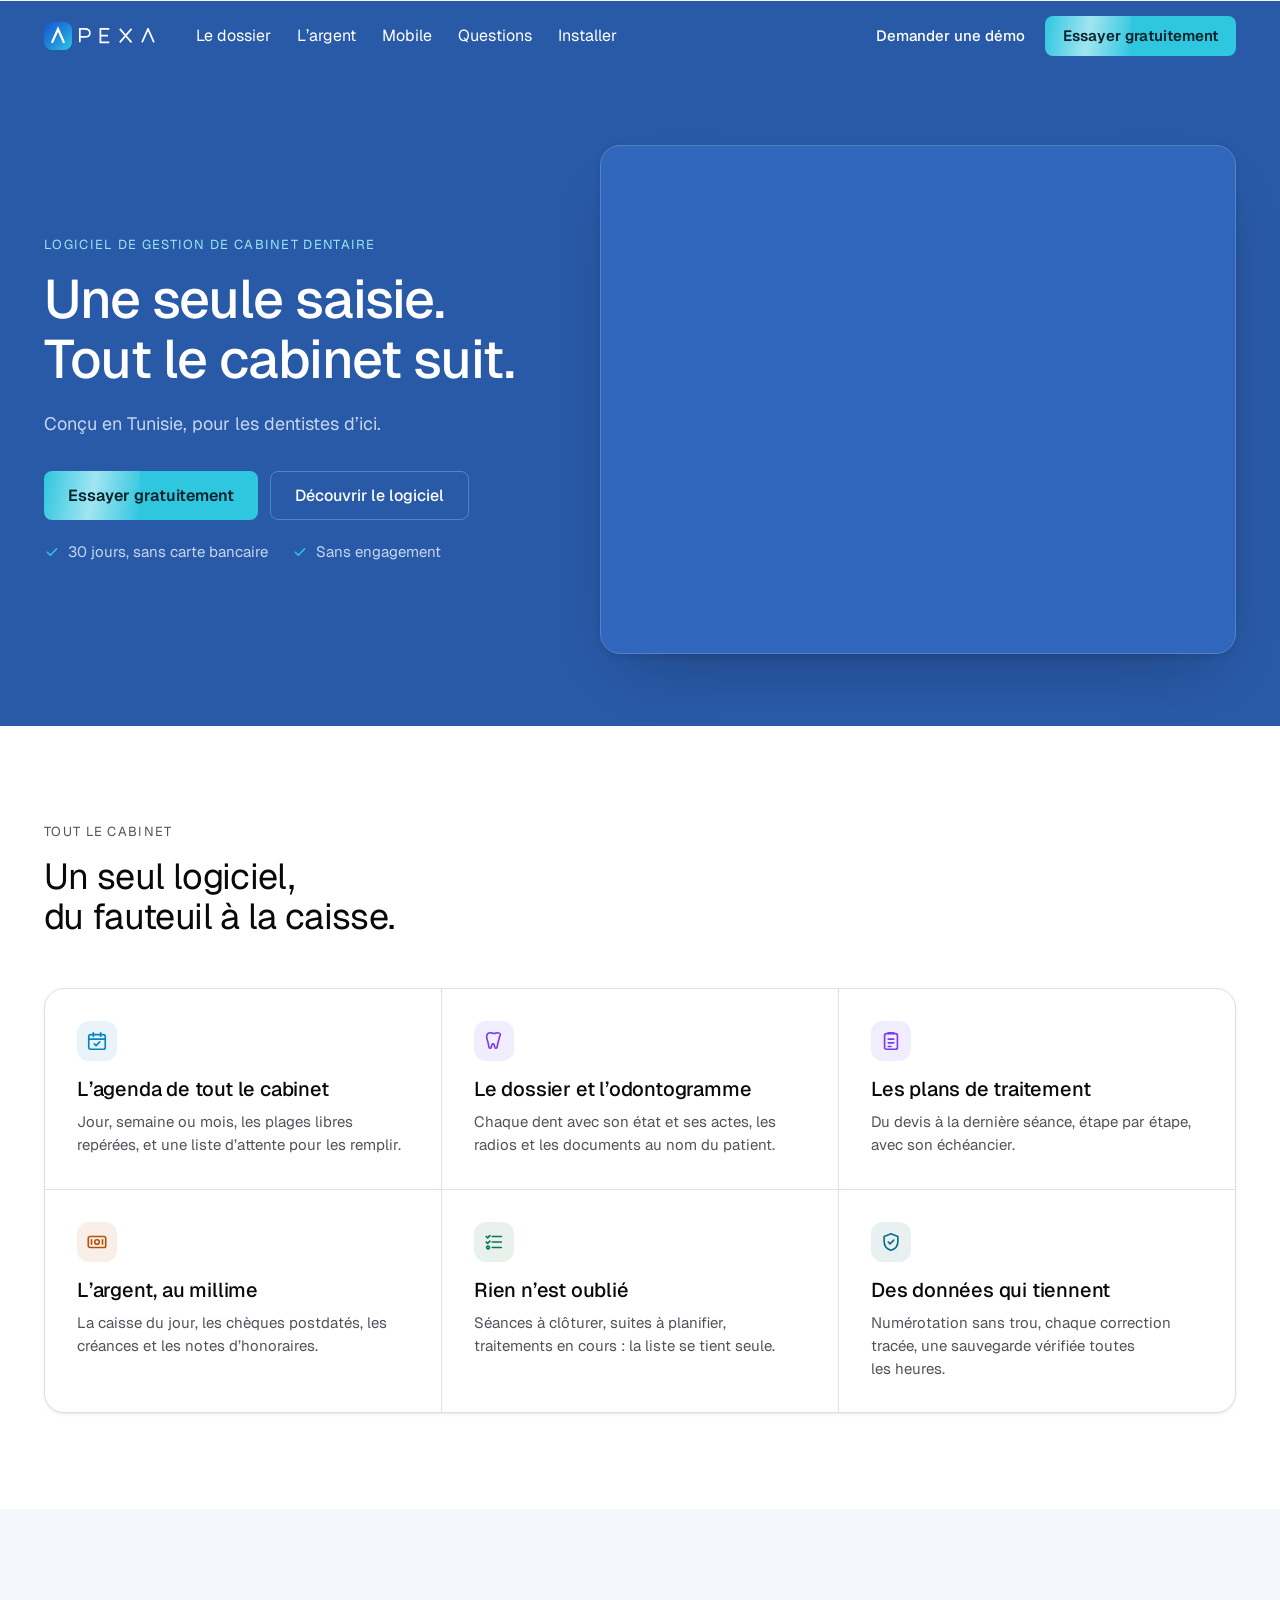
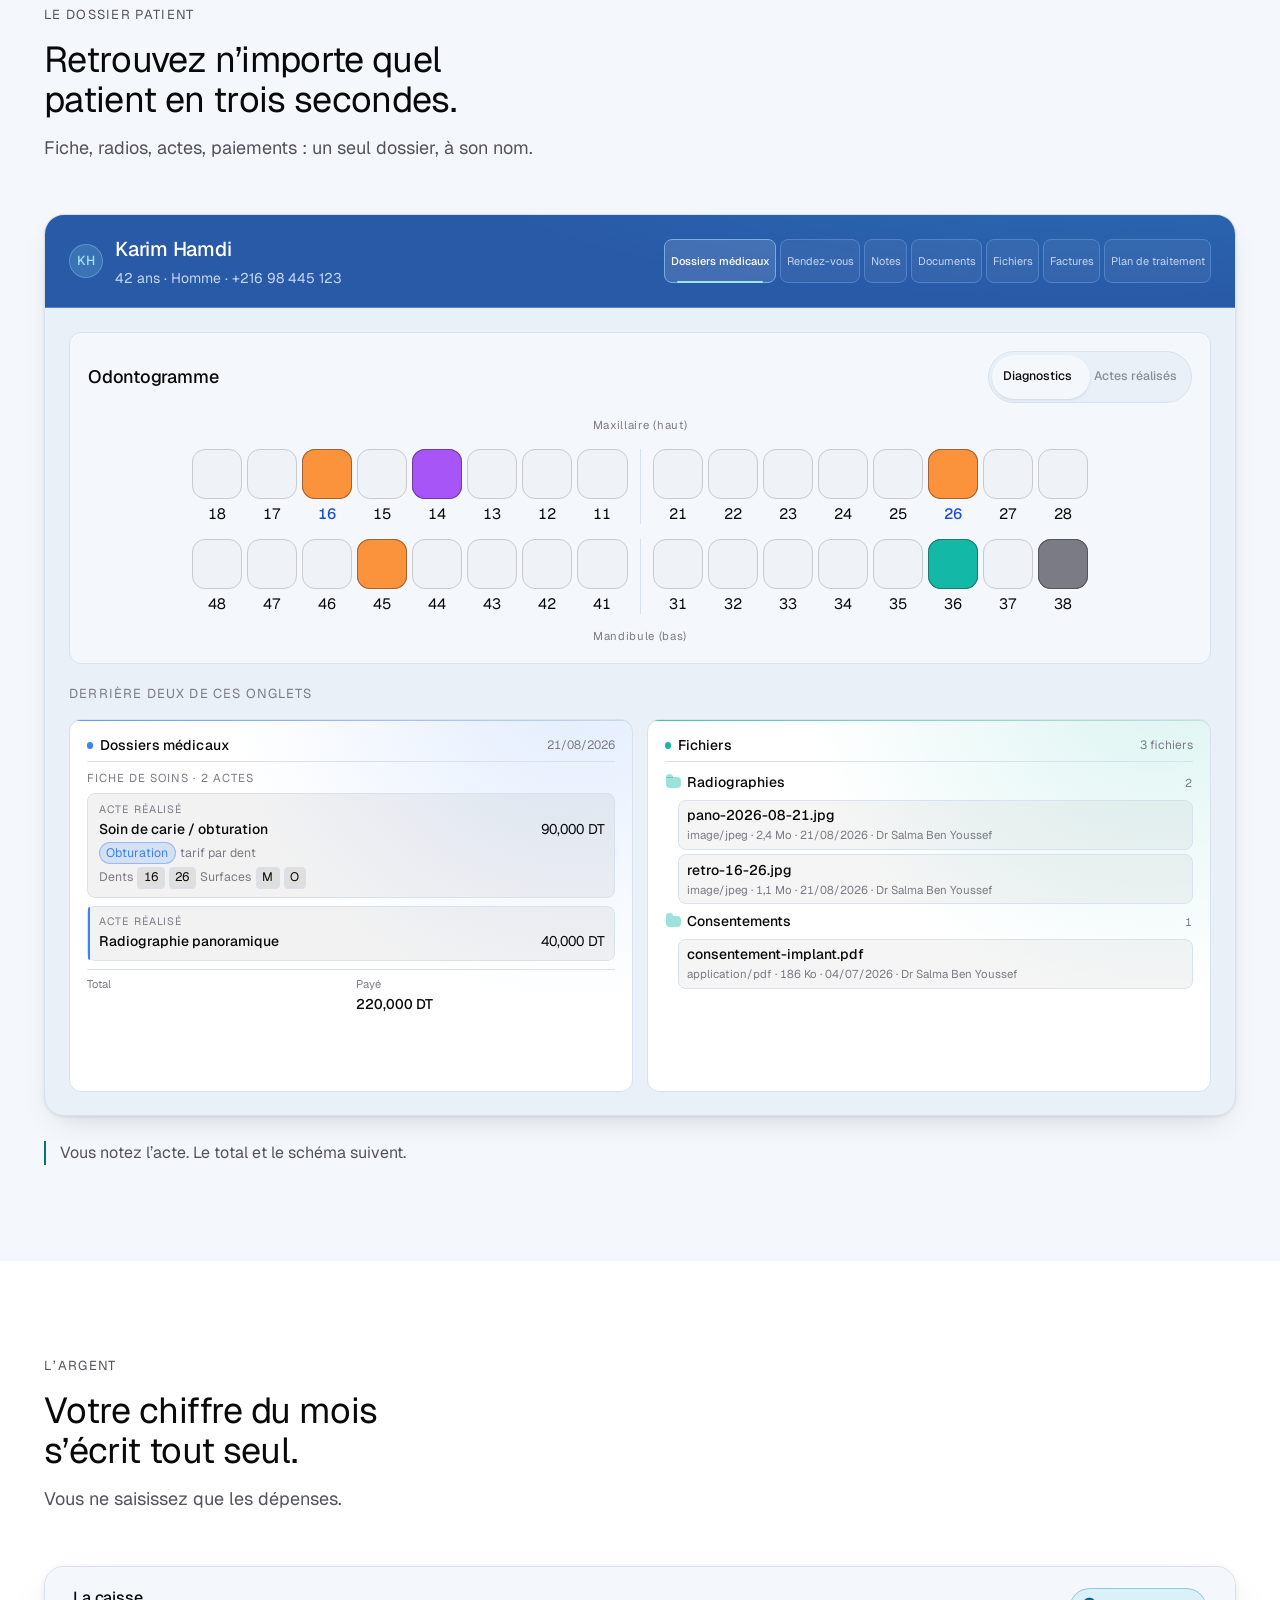
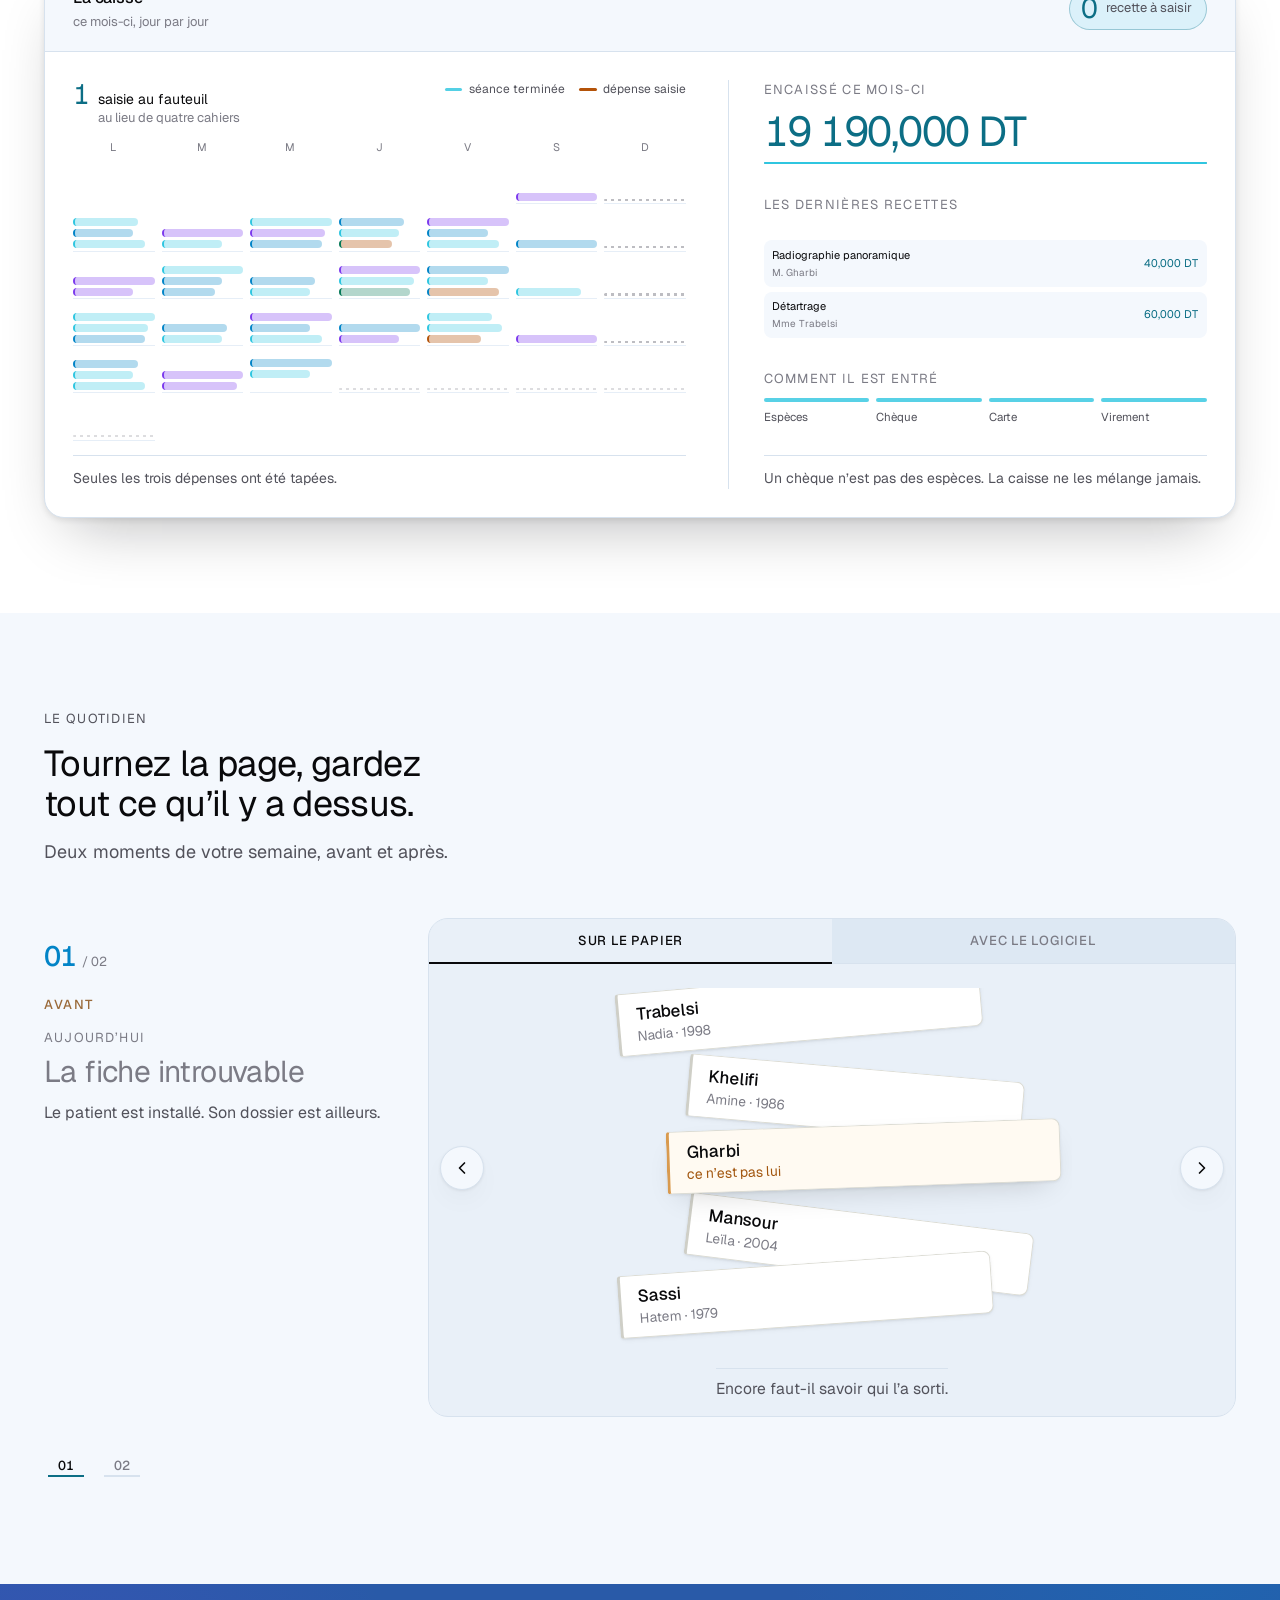
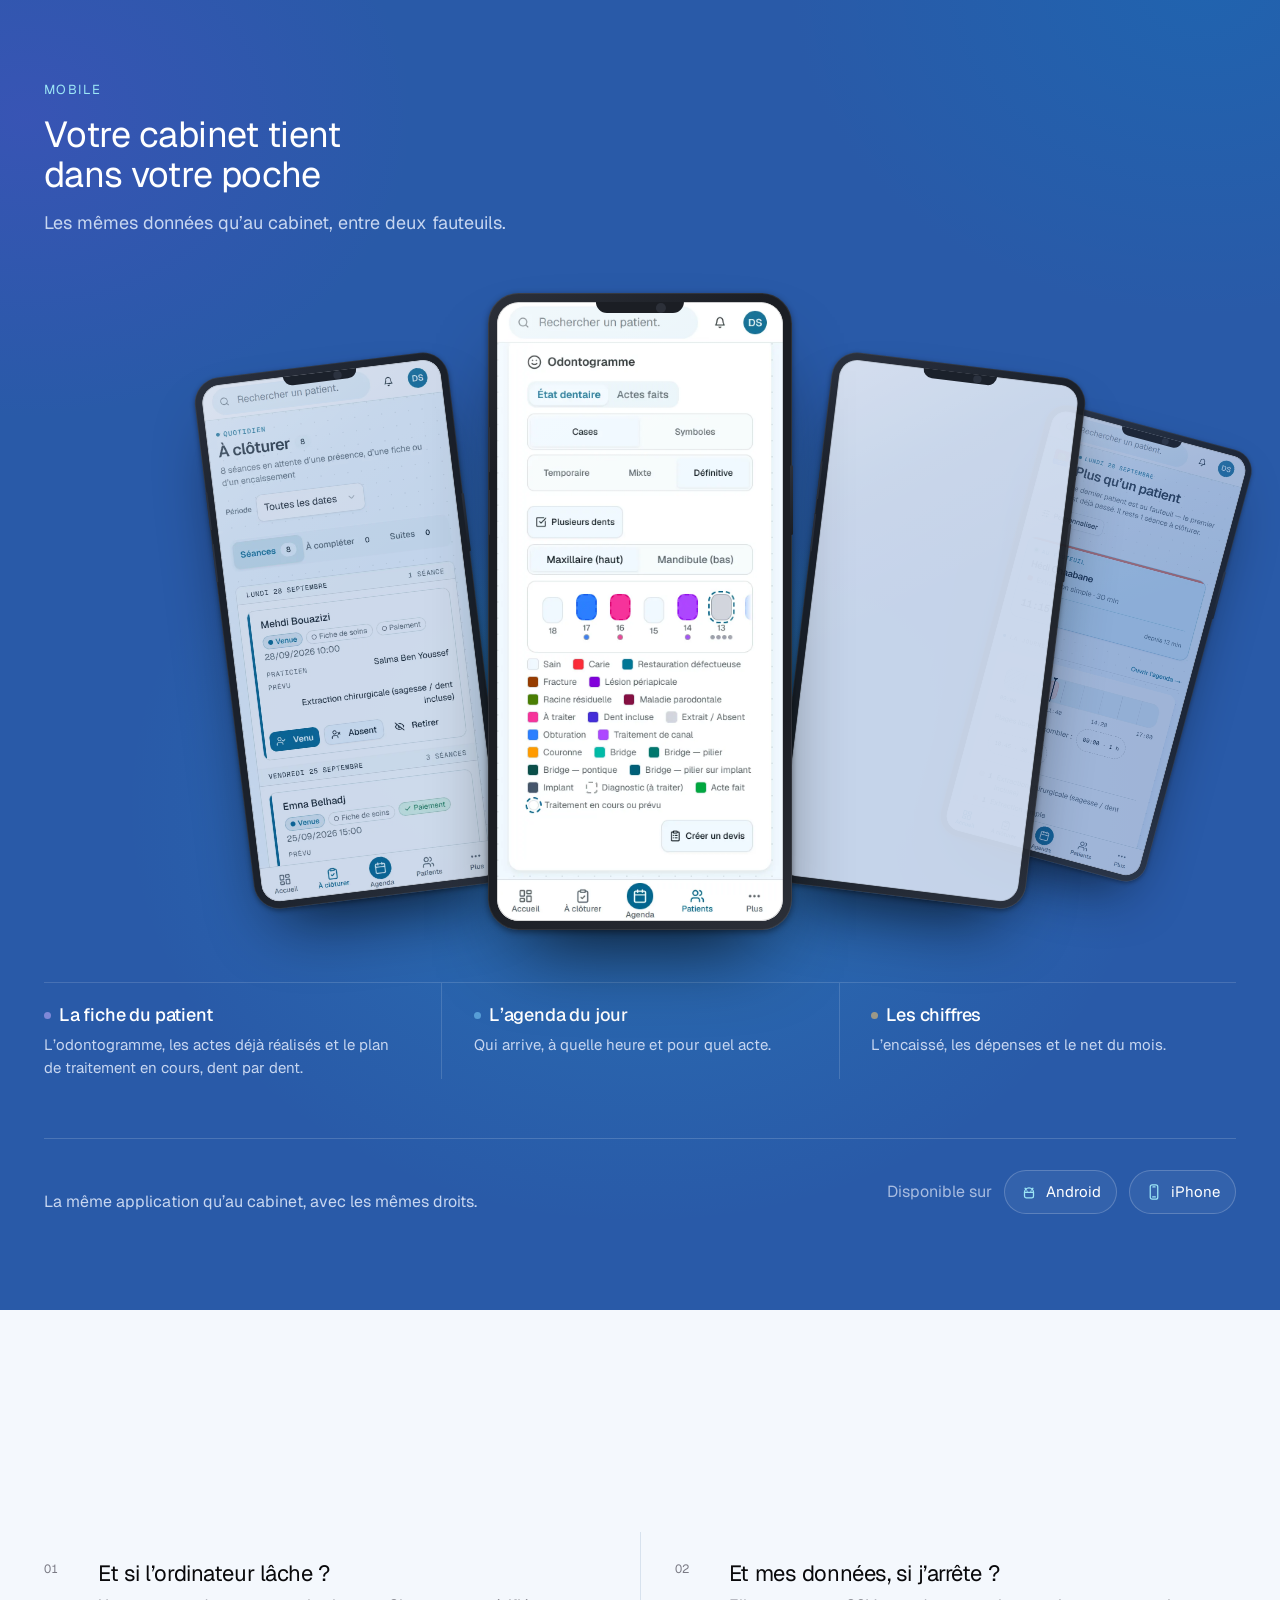
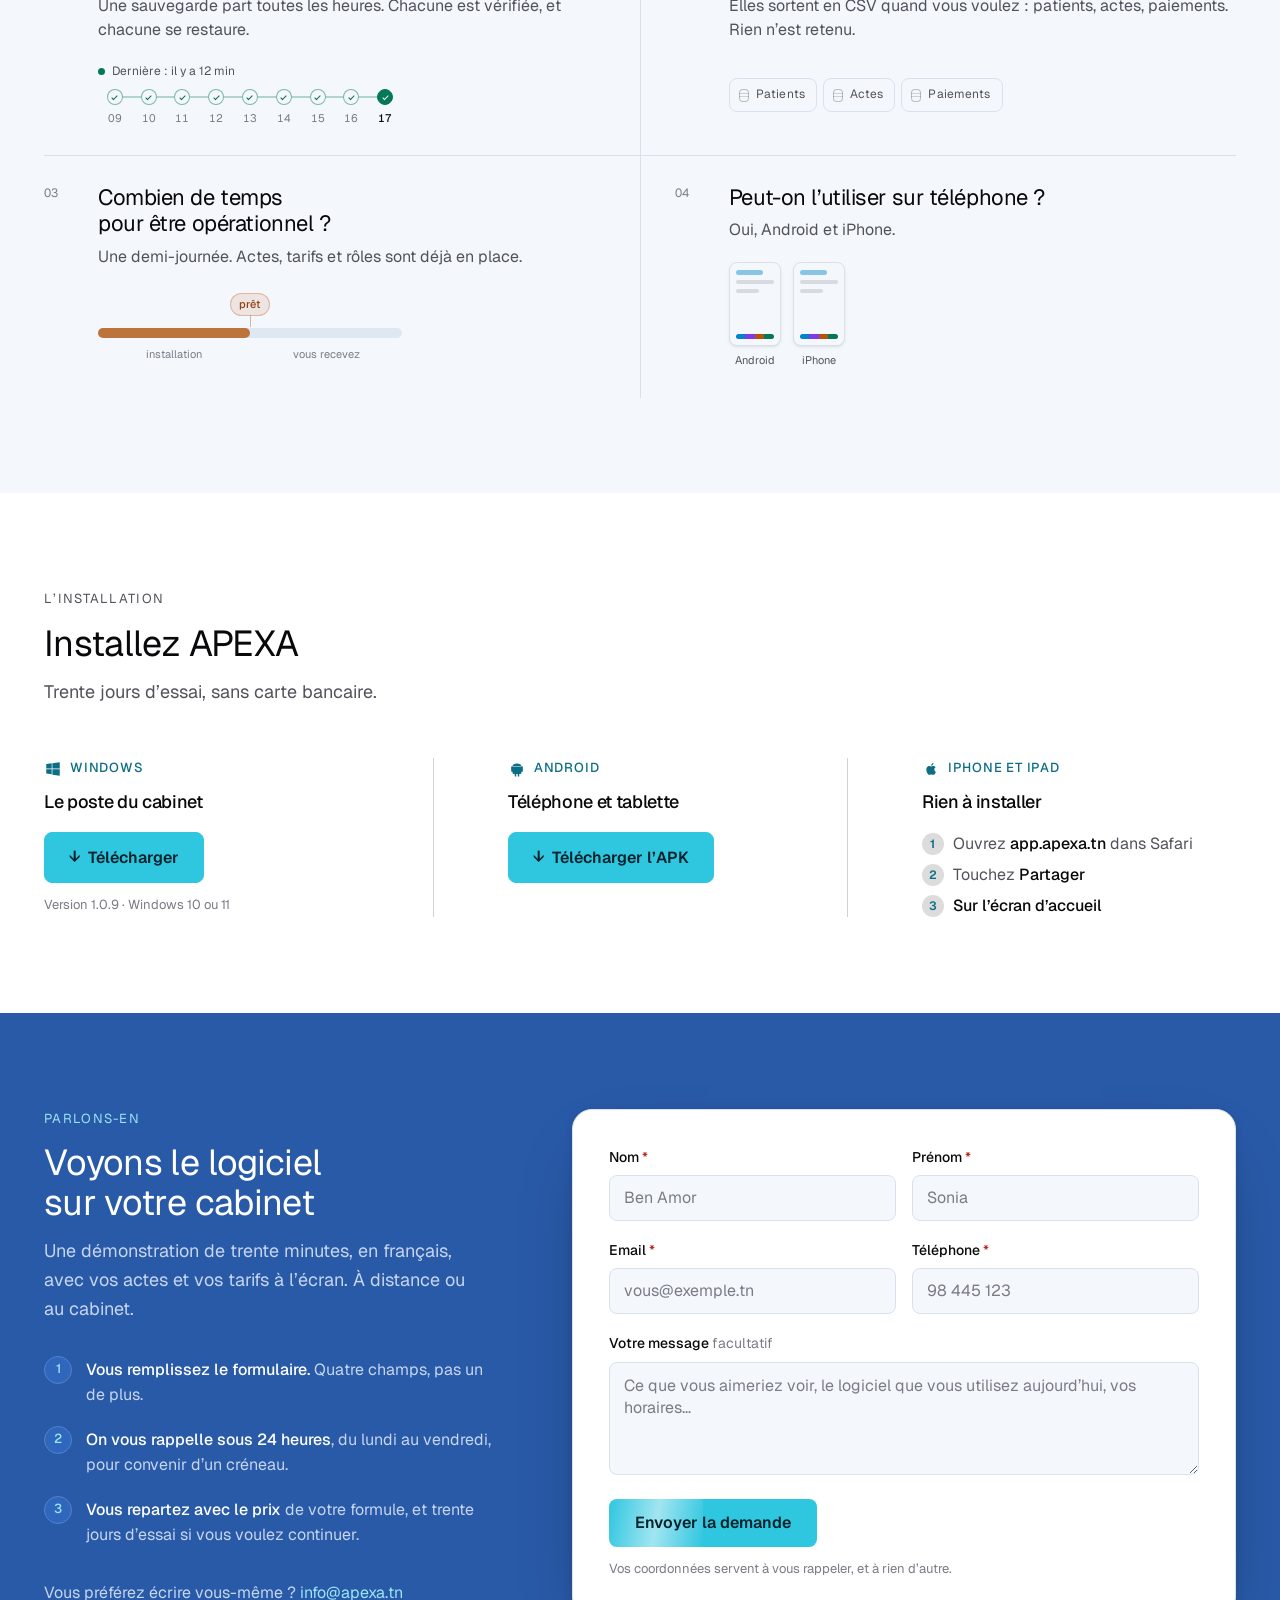
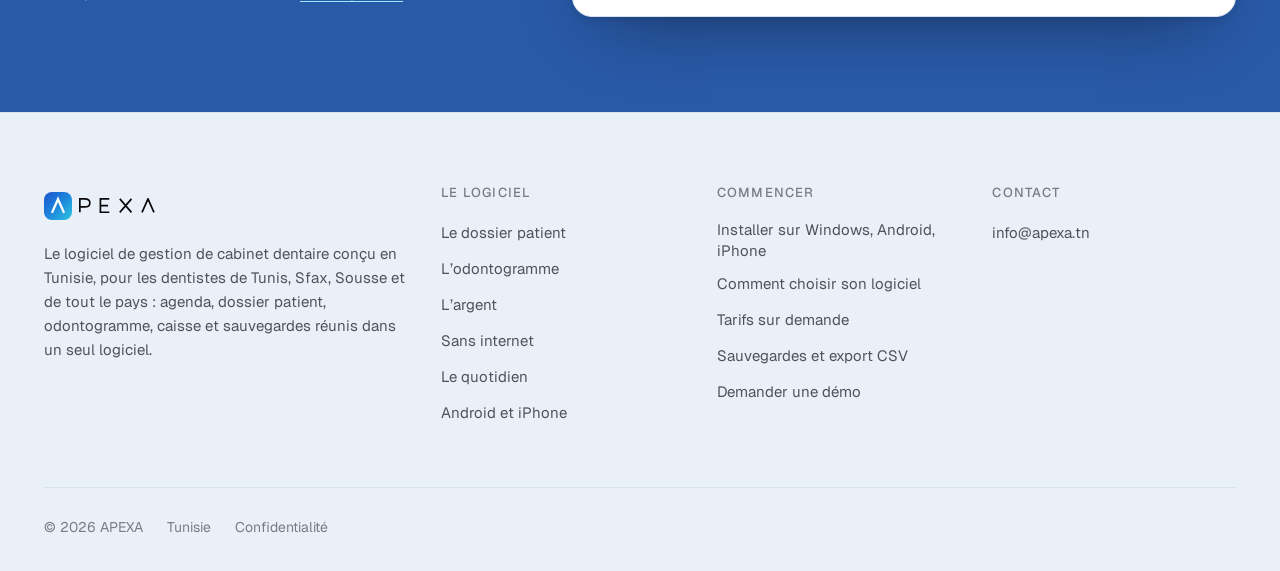
==== commit 651f71fa: "Trois pages en images (agenda, dossier patient, application web), l'odontogramme refait en images, e" ====
--- a/index.html
+++ b/index.html
@@ -32,7 +32,7 @@
 <link rel="stylesheet" href="assets/site.css">
 
 
-<script type="application/ld+json">{"@context":"https://schema.org","@graph":[{"@type":"Organization","@id":"https://apexa.tn/#organization","name":"APEXA","url":"https://apexa.tn/","email":"info@apexa.tn","logo":{"@type":"ImageObject","url":"https://apexa.tn/icon-512.png","width":512,"height":512},"areaServed":{"@type":"Country","name":"Tunisie"},"contactPoint":{"@type":"ContactPoint","contactType":"sales","email":"info@apexa.tn","availableLanguage":["fr","ar"],"areaServed":"TN"}},{"@type":"WebSite","@id":"https://apexa.tn/#website","url":"https://apexa.tn/","name":"APEXA","inLanguage":"fr-TN","publisher":{"@id":"https://apexa.tn/#organization"}},{"@type":"SoftwareApplication","@id":"https://apexa.tn/#logiciel","name":"APEXA","alternateName":"APEXA — logiciel de gestion de cabinet dentaire","url":"https://apexa.tn/","description":"Logiciel de gestion de cabinet dentaire conçu en Tunisie : agenda, dossier patient, odontogramme, fiche de soins, devis, caisse et sauvegardes vérifiées, dans un seul logiciel. Essai de 30 jours sans carte bancaire.","applicationCategory":"HealthApplication","applicationSubCategory":"Logiciel de gestion de cabinet dentaire","operatingSystem":"Windows 10, Windows 11, Android, iOS","inLanguage":"fr","isAccessibleForFree":false,"publisher":{"@id":"https://apexa.tn/#organization"},"provider":{"@id":"https://apexa.tn/#organization"},"areaServed":{"@type":"Country","name":"Tunisie"},"image":"https://apexa.tn/assets/img/og-card.jpg","screenshot":["https://apexa.tn/assets/img/m-dashboard.webp","https://apexa.tn/assets/img/m-agenda.webp","https://apexa.tn/assets/img/m-odonto.webp","https://apexa.tn/assets/img/m-caisse.webp"],"featureList":["Agenda et prise de rendez-vous","Dossier patient et historique des séances","Odontogramme : diagnostics et actes réalisés","Fiche de soins et ordonnances","Devis et plans de traitement","Caisse, encaissements et chèques postdatés","Sauvegardes horaires vérifiées et restaurables","Export des données en CSV","Applications Android et iPhone"],"softwareHelp":{"@id":"https://apexa.tn/#faq"}},{"@type":"FAQPage","@id":"https://apexa.tn/#faq","inLanguage":"fr","isPartOf":{"@id":"https://apexa.tn/#website"},"mainEntity":[{"@type":"Question","name":"Et si l’ordinateur lâche ?","acceptedAnswer":{"@type":"Answer","text":"Une sauvegarde part toutes les heures. Chacune est vérifiée, et chacune se restaure."}},{"@type":"Question","name":"Et mes données, si j’arrête ?","acceptedAnswer":{"@type":"Answer","text":"Elles sortent en CSV quand vous voulez : patients, actes, paiements. Rien n’est retenu."}},{"@type":"Question","name":"Combien de temps pour être opérationnel ?","acceptedAnswer":{"@type":"Answer","text":"Une demi-journée. Actes, tarifs et rôles sont déjà en place."}},{"@type":"Question","name":"Peut-on l’utiliser sur téléphone ?","acceptedAnswer":{"@type":"Answer","text":"Oui, Android et iPhone."}}]}]}</script>
+<script type="application/ld+json">{"@context":"https://schema.org","@graph":[{"@type":"Organization","@id":"https://apexa.tn/#organization","name":"APEXA","url":"https://apexa.tn/","email":"info@apexa.tn","logo":{"@type":"ImageObject","url":"https://apexa.tn/icon-512.png","width":512,"height":512},"areaServed":{"@type":"Country","name":"Tunisie"},"contactPoint":{"@type":"ContactPoint","contactType":"sales","email":"info@apexa.tn","availableLanguage":["fr","ar"],"areaServed":"TN"},"alternateName":["Apexa Tunisie","apexa.tn"],"sameAs":["https://www.instagram.com/apexa.tn/","https://www.facebook.com/profile.php?id=61594891902273"]},{"@type":"WebSite","@id":"https://apexa.tn/#website","url":"https://apexa.tn/","name":"APEXA","alternateName":["Apexa Tunisie","apexa.tn"],"inLanguage":"fr-TN","publisher":{"@id":"https://apexa.tn/#organization"}},{"@type":"SoftwareApplication","@id":"https://apexa.tn/#logiciel","name":"APEXA","alternateName":"APEXA — logiciel de gestion de cabinet dentaire","url":"https://apexa.tn/","description":"Logiciel de gestion de cabinet dentaire conçu en Tunisie : agenda, dossier patient, odontogramme, fiche de soins, devis, caisse et sauvegardes automatiques, en ligne ou installé au cabinet. Essai de 30 jours sans carte bancaire.","applicationCategory":"HealthApplication","applicationSubCategory":"Logiciel de gestion de cabinet dentaire","operatingSystem":"Windows 10, Windows 11, Android, navigateur web","inLanguage":"fr","isAccessibleForFree":false,"publisher":{"@id":"https://apexa.tn/#organization"},"provider":{"@id":"https://apexa.tn/#organization"},"areaServed":{"@type":"Country","name":"Tunisie"},"image":"https://apexa.tn/assets/img/og-card.jpg","screenshot":["https://apexa.tn/assets/img/m-dashboard.webp","https://apexa.tn/assets/img/m-agenda.webp","https://apexa.tn/assets/img/m-odonto.webp","https://apexa.tn/assets/img/m-caisse.webp"],"featureList":["Agenda et prise de rendez-vous","Dossier patient et historique des séances","Odontogramme : diagnostics et actes réalisés","Fiche de soins et ordonnances","Devis et plans de traitement","Caisse, encaissements et chèques postdatés","Sauvegardes automatiques et restaurables","Export des données en CSV","Application Android, et l’iPhone par le navigateur","Application web : app.apexa.tn, dans le navigateur"],"softwareHelp":{"@id":"https://apexa.tn/#faq"}},{"@type":"FAQPage","@id":"https://apexa.tn/#faq","inLanguage":"fr","isPartOf":{"@id":"https://apexa.tn/#website"},"mainEntity":[{"@type":"Question","name":"Et si l’ordinateur lâche ?","acceptedAnswer":{"@type":"Answer","text":"Une sauvegarde part toutes les heures. Chacune est vérifiée, et chacune se restaure."}},{"@type":"Question","name":"Et mes données, si j’arrête ?","acceptedAnswer":{"@type":"Answer","text":"Elles sortent en CSV quand vous voulez : patients, actes, paiements. Rien n’est retenu."}},{"@type":"Question","name":"Combien de temps pour être opérationnel ?","acceptedAnswer":{"@type":"Answer","text":"Une demi-journée. Actes, tarifs et rôles sont déjà en place."}},{"@type":"Question","name":"Peut-on l’utiliser sur téléphone ?","acceptedAnswer":{"@type":"Answer","text":"Oui, Android et iPhone."}}]}]}</script>
 </head>
 <body class="">
 
--- a/assets/site.css
+++ b/assets/site.css
@@ -3896,3 +3896,73 @@
 
 .no-js .dl-rise, .no-js .dl-cin { opacity: 1; transform: none; filter: none; }
 @media (prefers-reduced-motion: reduce) { .dl-rise, .dl-cin { transition: none; } }
+
+
+.vp { padding-block: clamp(2.5rem, 1.6rem + 3vw, 4.5rem) var(--sec-y); }
+.vp-head { display: grid; gap: 1rem; max-width: 46rem; }
+.vp-head > * { margin: 0; }
+.vp-h1 { font-size: var(--t-h1); font-weight: 500; line-height: 1.08; letter-spacing: -0.025em; }
+.vp-lede { font-size: var(--t-body); line-height: 1.55; color: var(--text-muted); max-width: 42ch; }
+.vp-ctas { display: flex; flex-wrap: wrap; gap: 0.75rem; margin-top: 0.5rem; }
+
+
+.vp-stage { position: relative; margin: clamp(2rem, 1.4rem + 2.4vw, 3.5rem) 0 0; padding-bottom: clamp(1.75rem, 1rem + 3vw, 3.5rem); }
+.vp-screen, .vp-shot { margin: 0; overflow: hidden; border: 1px solid var(--rule); background: var(--white); }
+.vp-screen { border-radius: var(--r-card); box-shadow: var(--shadow-shot); }
+.vp-screen img, .vp-shot img { display: block; width: 100%; height: auto; }
+.vp-bar { display: flex; align-items: center; gap: 0.75rem; padding: 0.5rem 0.875rem; border-bottom: 1px solid var(--rule-soft); }
+.vp-dots { display: flex; flex: none; gap: 0.375rem; }
+.vp-dots i { width: 0.625rem; height: 0.625rem; border-radius: var(--r-pill); background: var(--rule-strong); }
+.vp-url {
+  flex: 1; min-width: 0; max-width: 18rem; margin-inline: auto; padding: 0.25rem 0.875rem;
+  border-radius: var(--r-pill); background: var(--page); color: var(--text-muted);
+  font-size: var(--t-xs); text-align: center; white-space: nowrap; overflow: hidden; text-overflow: ellipsis;
+}
+
+.vp-phone {
+  margin: 0; padding: 0.3125rem; border-radius: 1.5em;
+  background: linear-gradient(148deg, var(--device-2) 0%, var(--device) 24%, var(--device) 74%, var(--device-2) 100%);
+  box-shadow: var(--shadow-device);
+}
+.vp-phone img { display: block; width: 100%; height: auto; border-radius: 1.25em; }
+
+.vp-stage > .vp-phone { position: absolute; right: -2%; bottom: 0; width: clamp(5.5rem, 16%, 11rem); }
+
+
+.vp-rows { display: grid; gap: clamp(3rem, 2rem + 4vw, 6rem); margin-top: clamp(3.5rem, 2.4rem + 4vw, 6.5rem); }
+.vp-row { display: grid; gap: 1.25rem; align-items: center; }
+@media (min-width: 56rem) {
+  .vp-row { grid-template-columns: minmax(0, 3fr) minmax(0, 2fr); gap: clamp(2rem, 1rem + 3vw, 4rem); }
+  .vp-row:nth-child(even) > :first-child { order: 2; }
+}
+.vp-shot { border-radius: var(--r-med); box-shadow: var(--shadow-card); }
+.vp-txt { display: grid; gap: 0.5rem; }
+.vp-txt > * { margin: 0; }
+.vp-t { font-size: var(--t-h3); font-weight: 500; line-height: 1.2; letter-spacing: -0.015em; }
+.vp-p { font-size: var(--t-body); line-height: 1.55; color: var(--text-muted); max-width: 34ch; }
+.vp-p a { color: var(--accent-ink); }
+
+
+.vp-phones { display: flex; justify-content: center; align-items: flex-end; gap: clamp(0.75rem, 0.4rem + 1.6vw, 1.75rem); }
+.vp-phones > .vp-phone { width: clamp(5.5rem, 30%, 10.5rem); }
+
+
+.vp-tiles { display: grid; gap: 1.25rem; grid-template-columns: repeat(auto-fit, minmax(min(100%, 15rem), 1fr)); }
+.vp-tile { display: grid; gap: 0.625rem; color: inherit; text-decoration: none; }
+.vp-tile b { font-size: var(--t-lg); font-weight: 500; text-decoration: underline; text-decoration-thickness: 1px; text-underline-offset: 0.2em; }
+@media (hover: hover) and (pointer: fine) { .vp-tile:hover b { text-decoration-thickness: 2px; } }
+
+.vp-end { display: grid; justify-items: center; gap: 1rem; margin-top: clamp(4rem, 3rem + 4vw, 7rem); text-align: center; }
+.vp-end > * { margin: 0; }
+.vp-end h2 { font-size: var(--t-h2); font-weight: 500; line-height: 1.15; letter-spacing: -0.02em; max-width: 20ch; }
+.vp-more { font-size: var(--t-sm); color: var(--text-muted); }
+
+.vp-tile .vp-shot { aspect-ratio: 16 / 10; }
+.vp-tile .vp-shot img { height: 100%; object-fit: cover; object-position: left top; }
+
+.vp-shot--sm { justify-self: center; width: min(100%, 22rem); }
+
+@media (min-width: 56rem) {
+  .vp-row.vp-row--wide { grid-template-columns: minmax(0, 1fr); }
+  .vp-row.vp-row--wide > :first-child { order: 0; }
+}
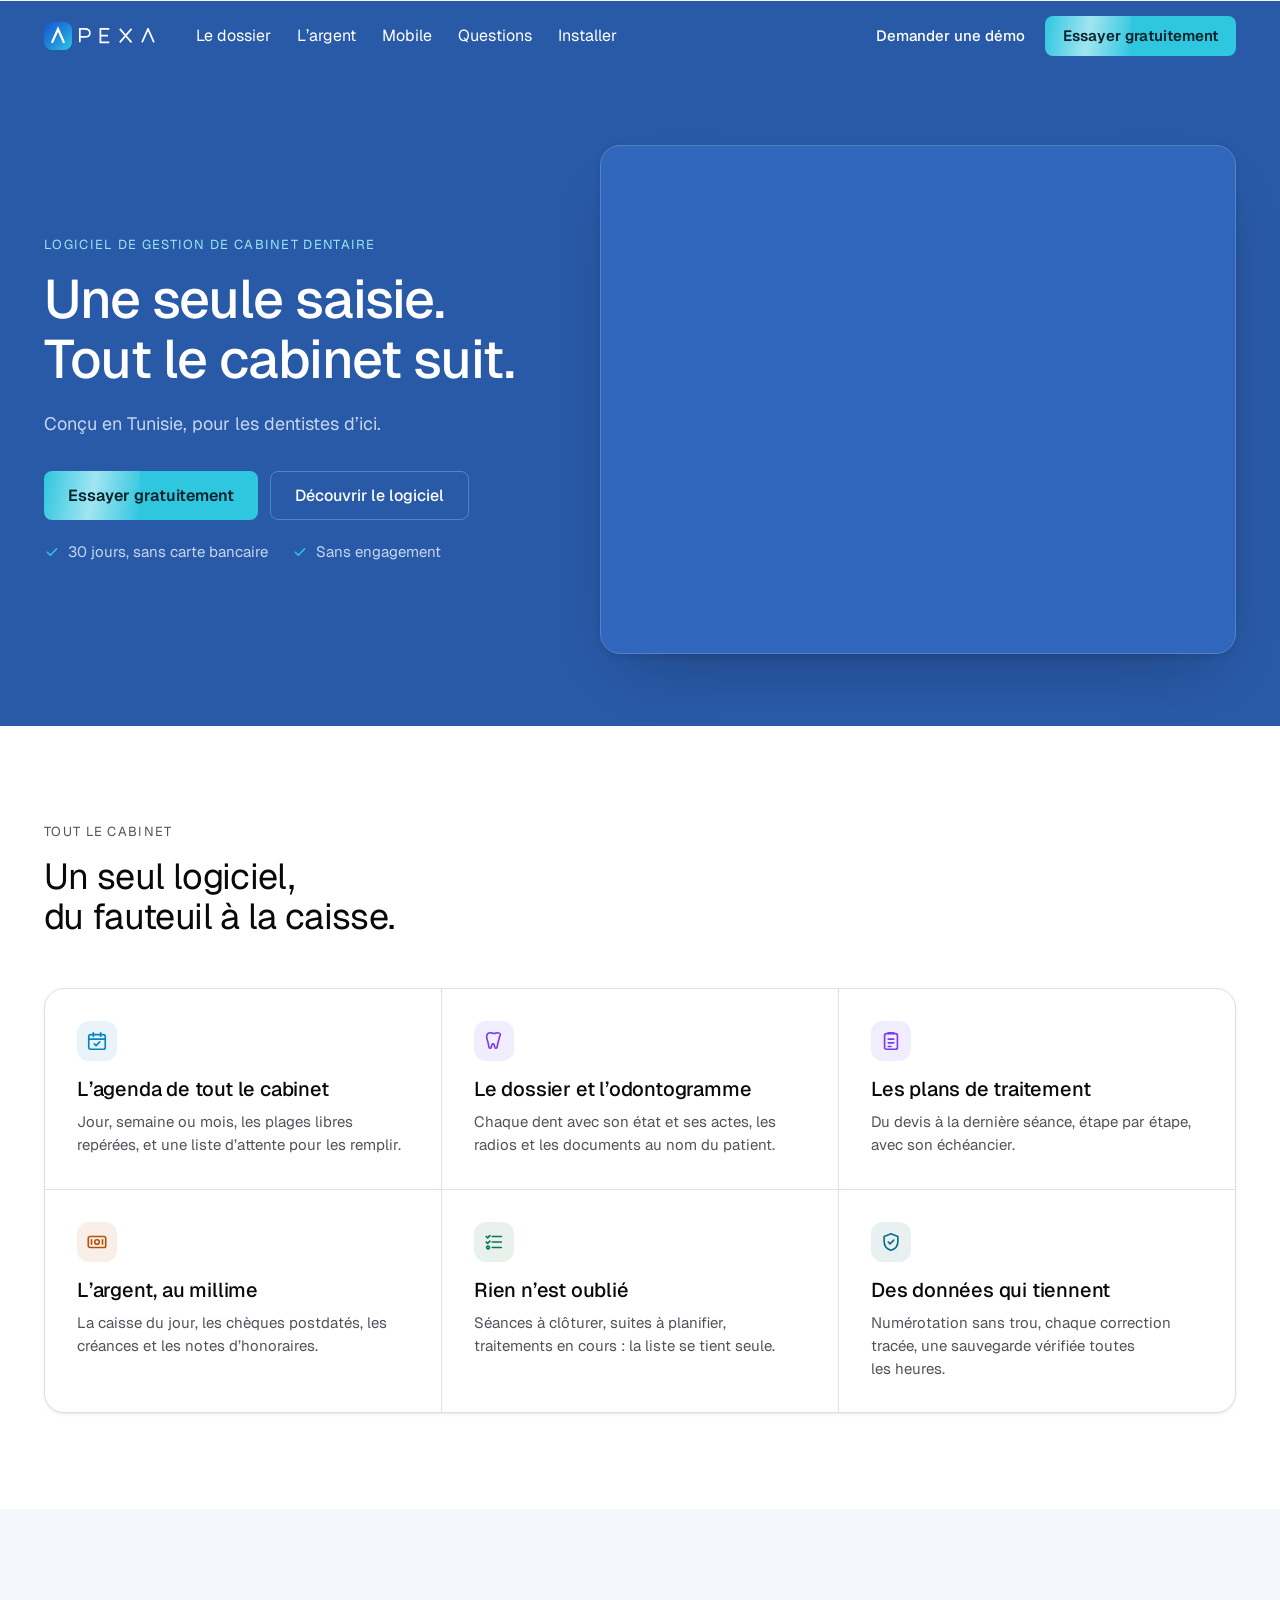
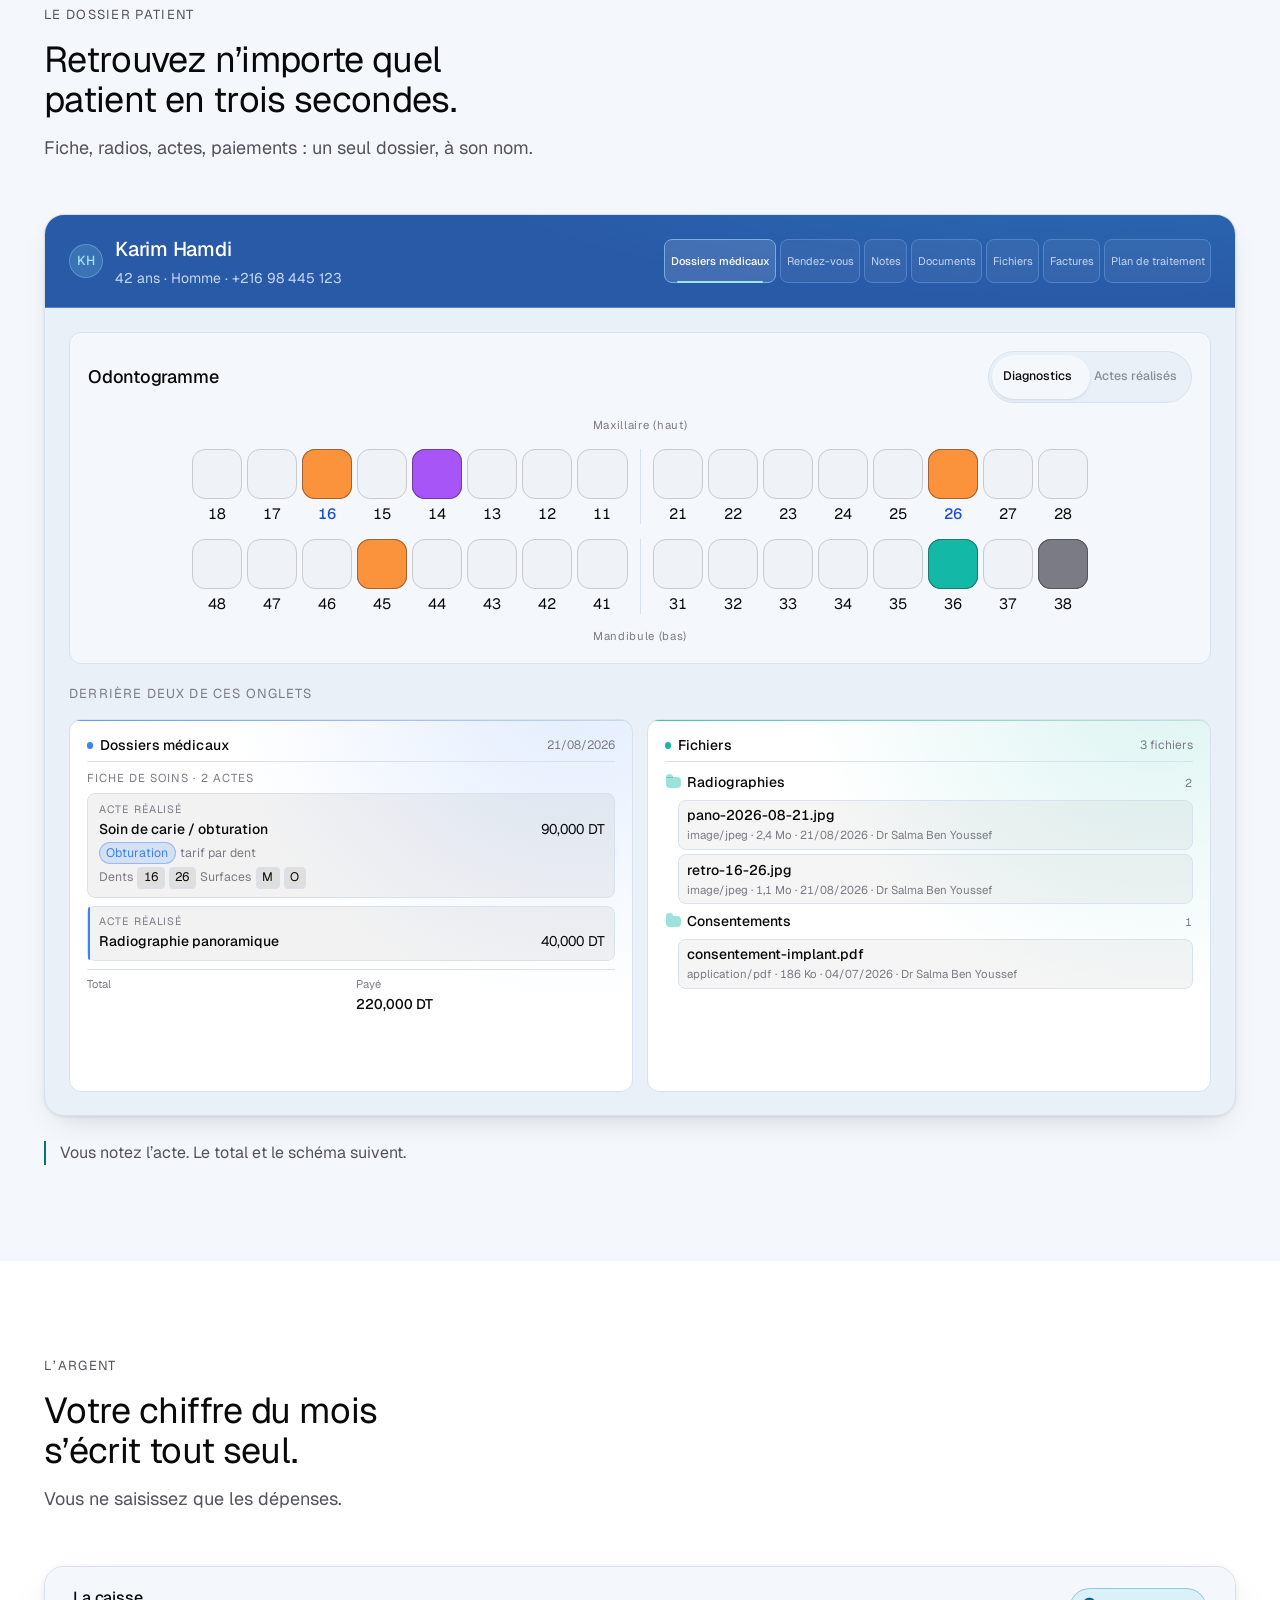
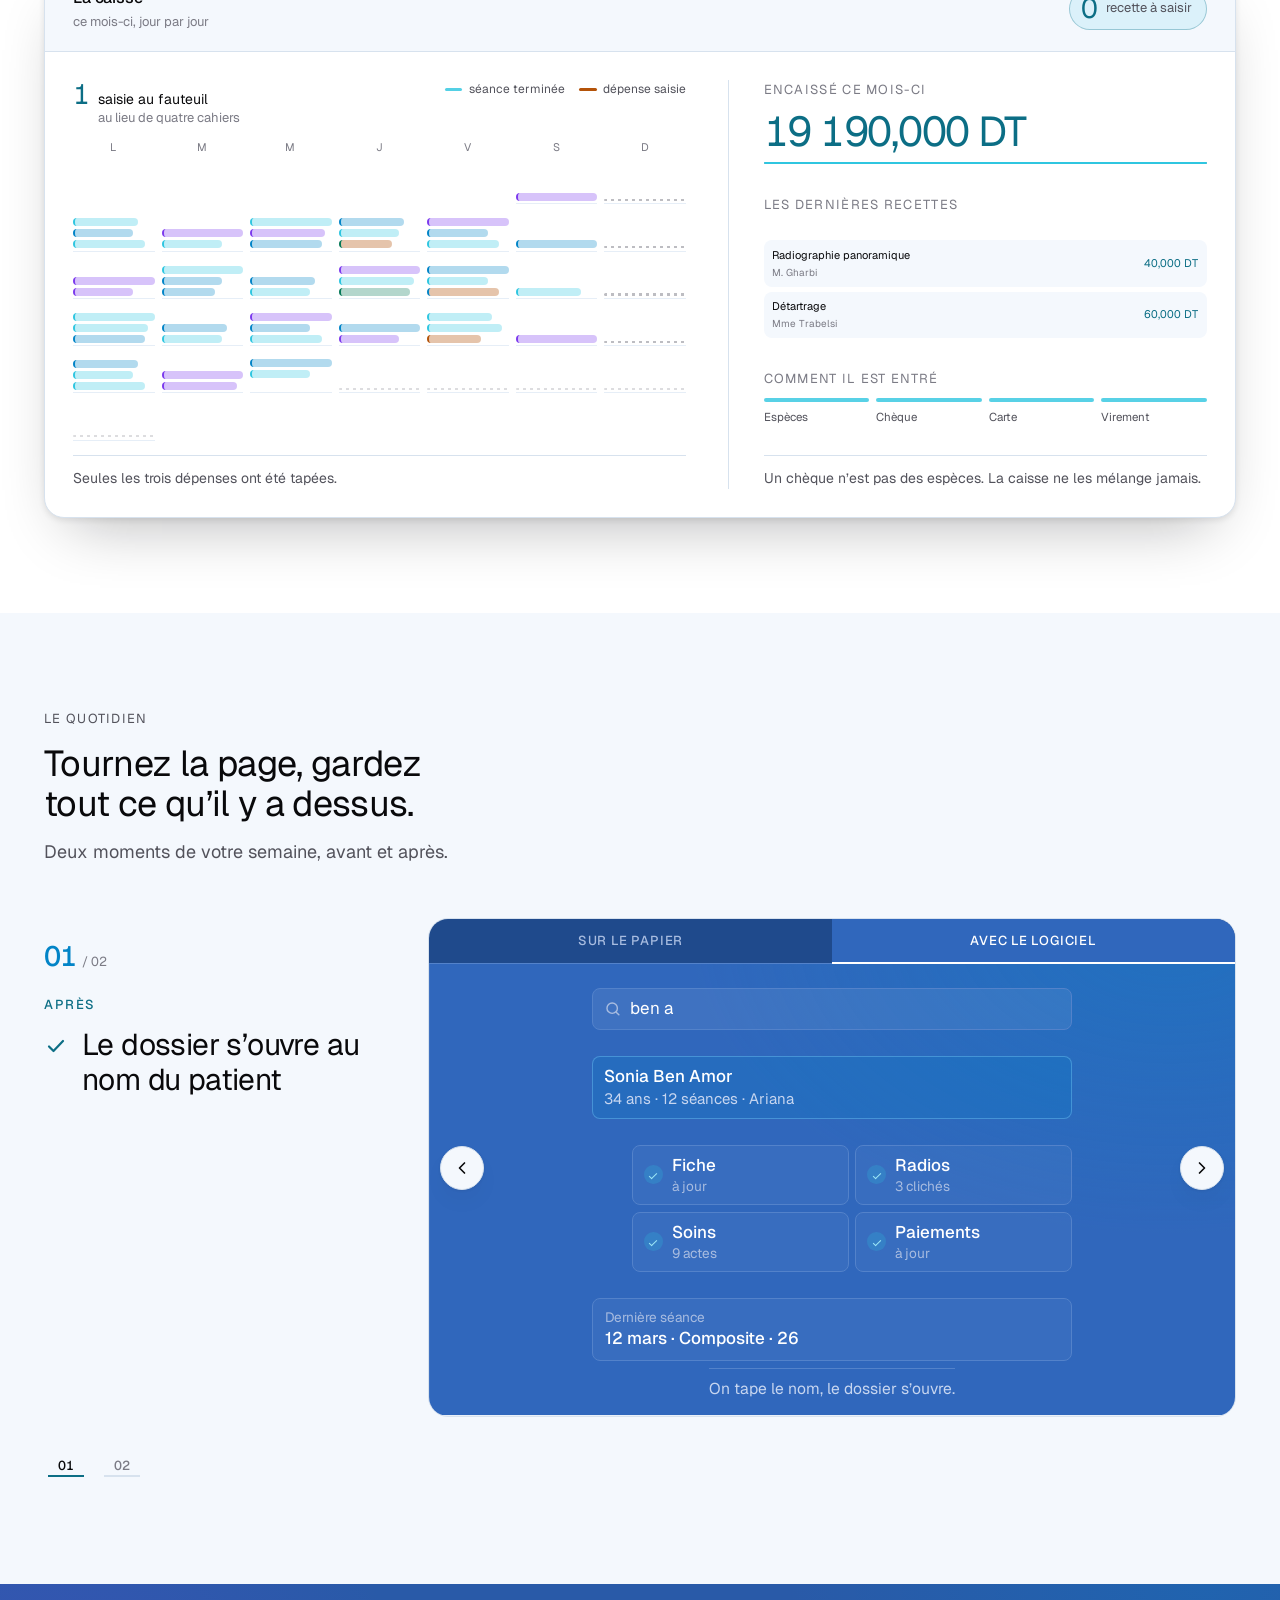
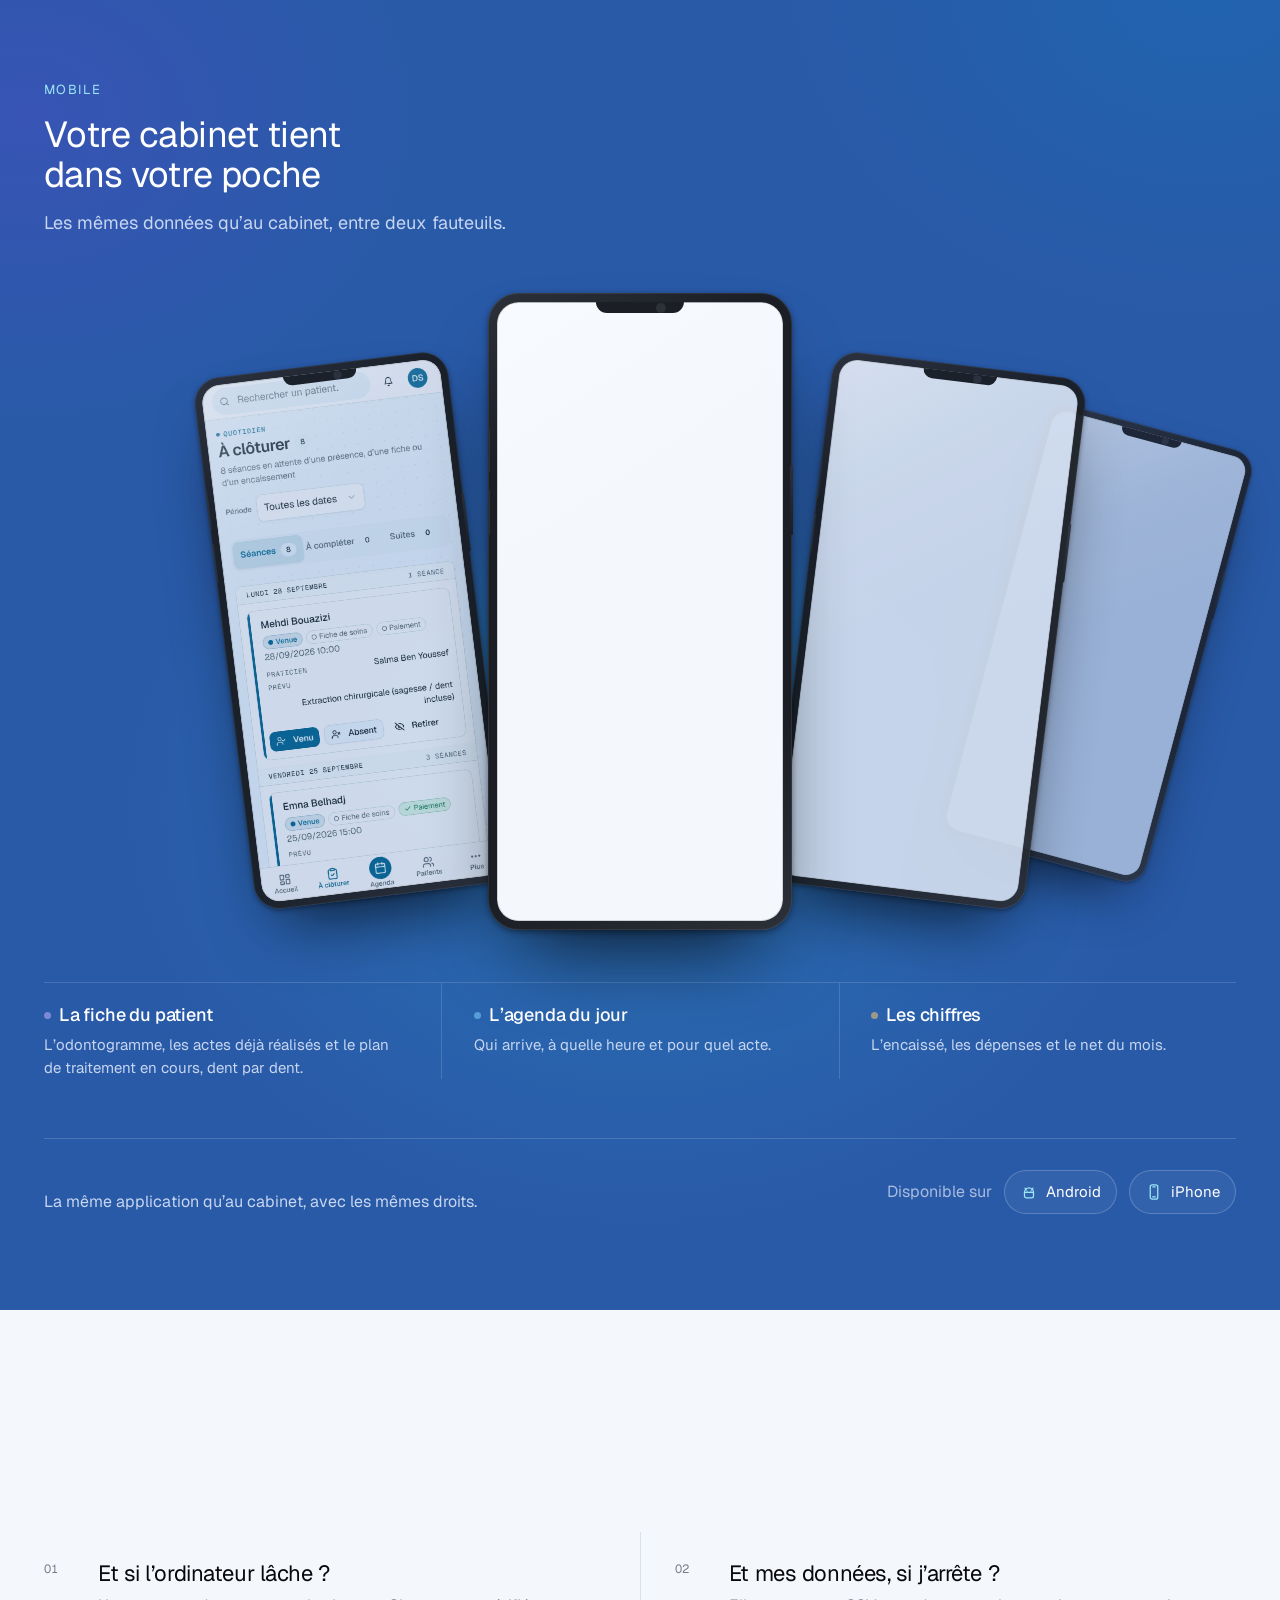
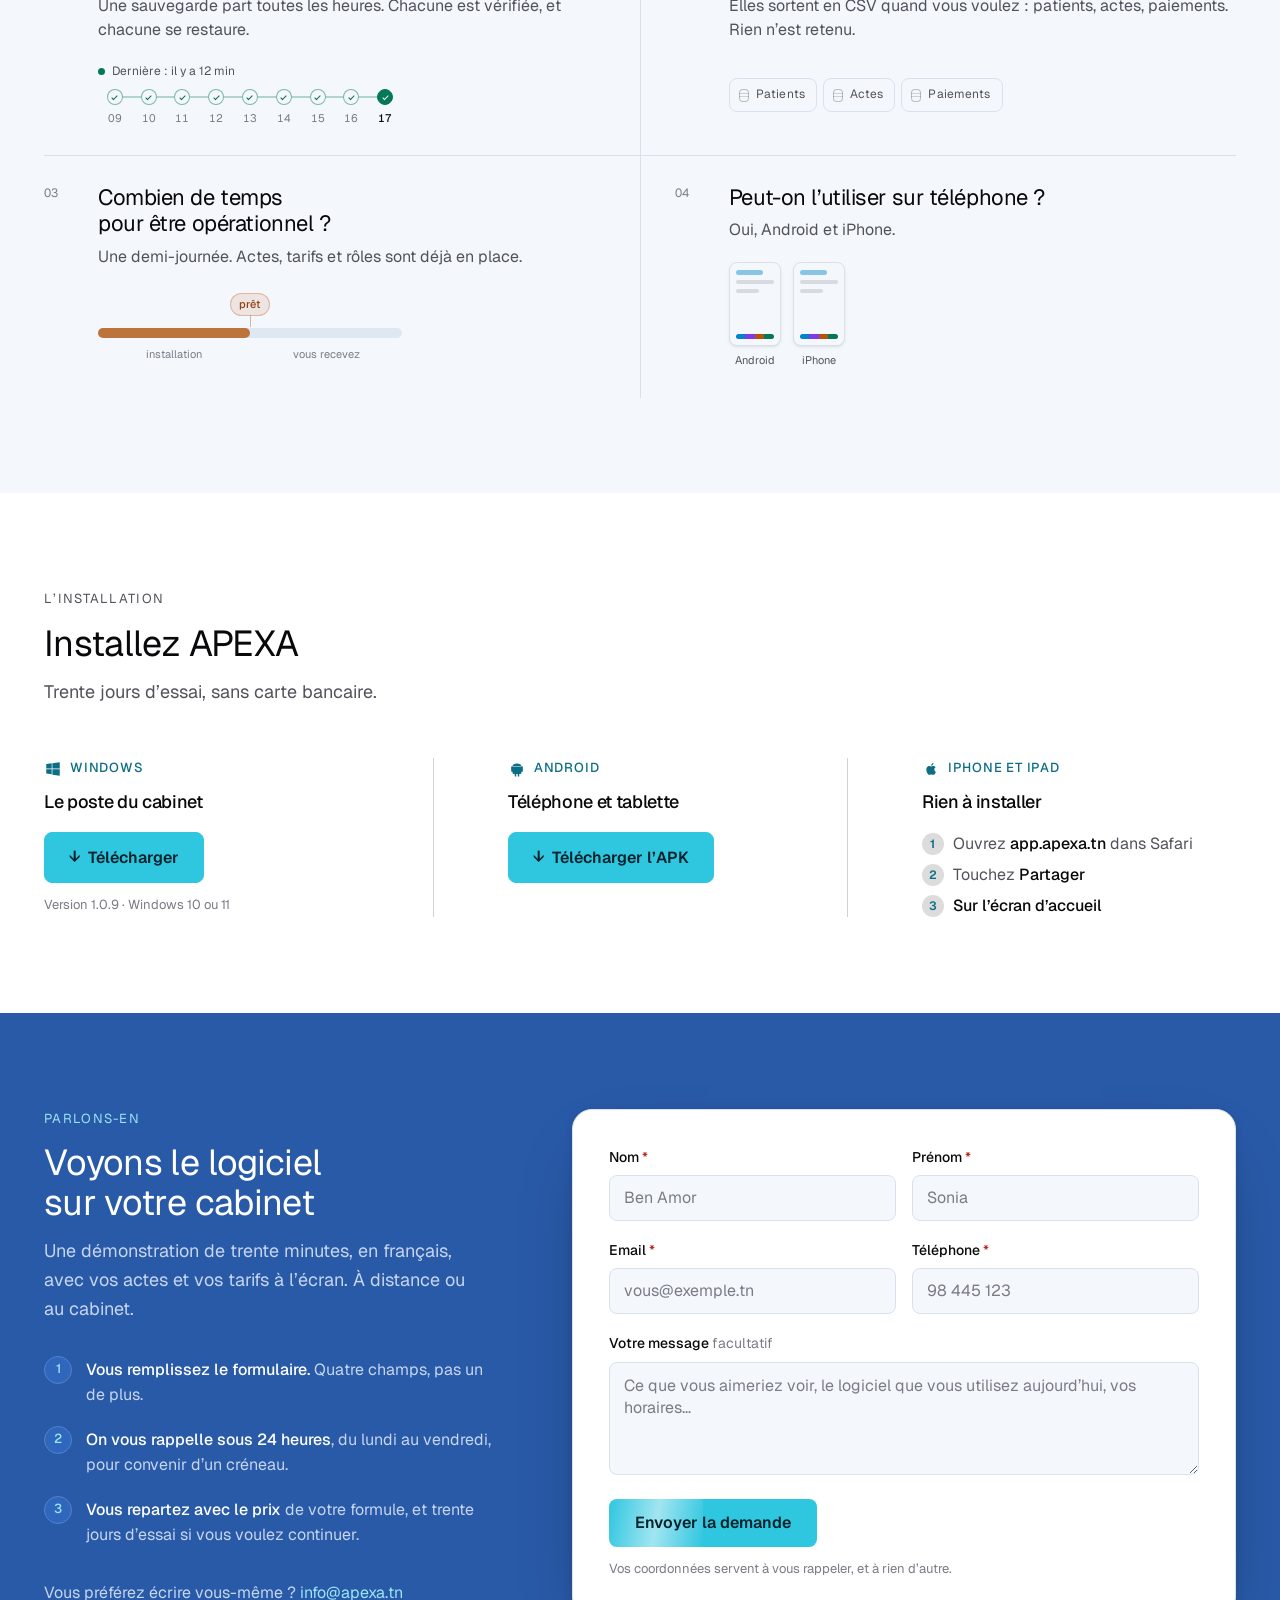
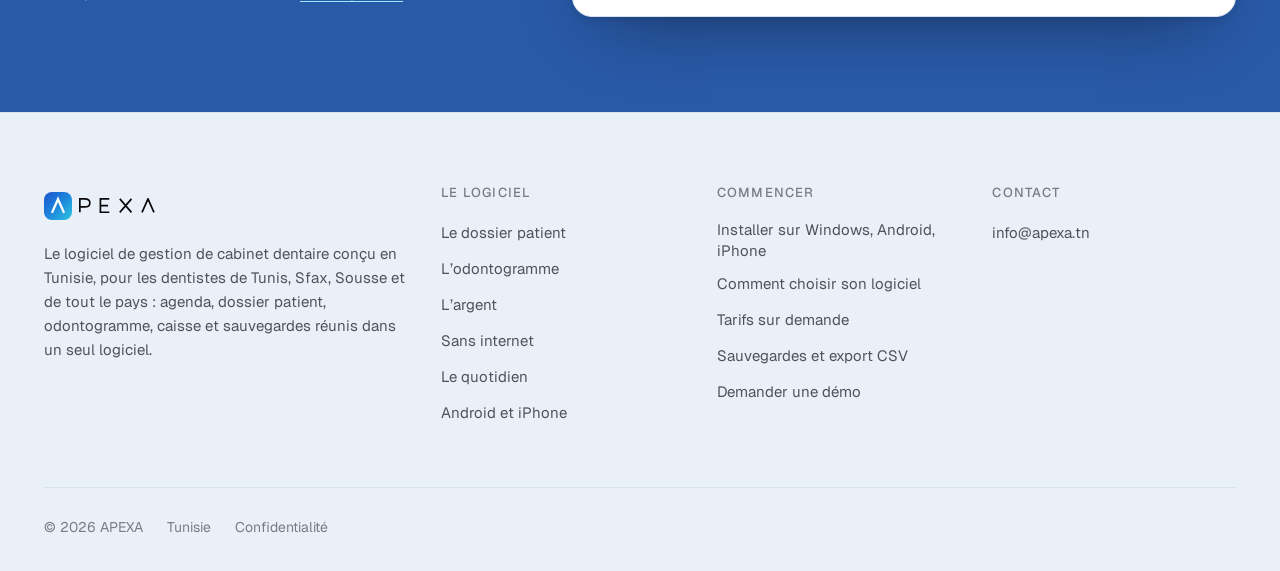
==== commit 69adb73f: "« Télécharger l'APK » donne la dernière version, servie par app.apexa.tn" ====
--- a/index.html
+++ b/index.html
@@ -893,7 +893,8 @@
           Android
         </p>
         <h3 class="dl-who">Téléphone et tablette</h3>
-        <a class="dl-btn dl-btn--main" href="APEXA-1.1.1.apk" download>
+        
+        <a class="dl-btn dl-btn--main" href="https://app.apexa.tn/api/meta/client-download/android">
           <i aria-hidden="true">↓</i>Télécharger l’APK
         </a>
       </article>
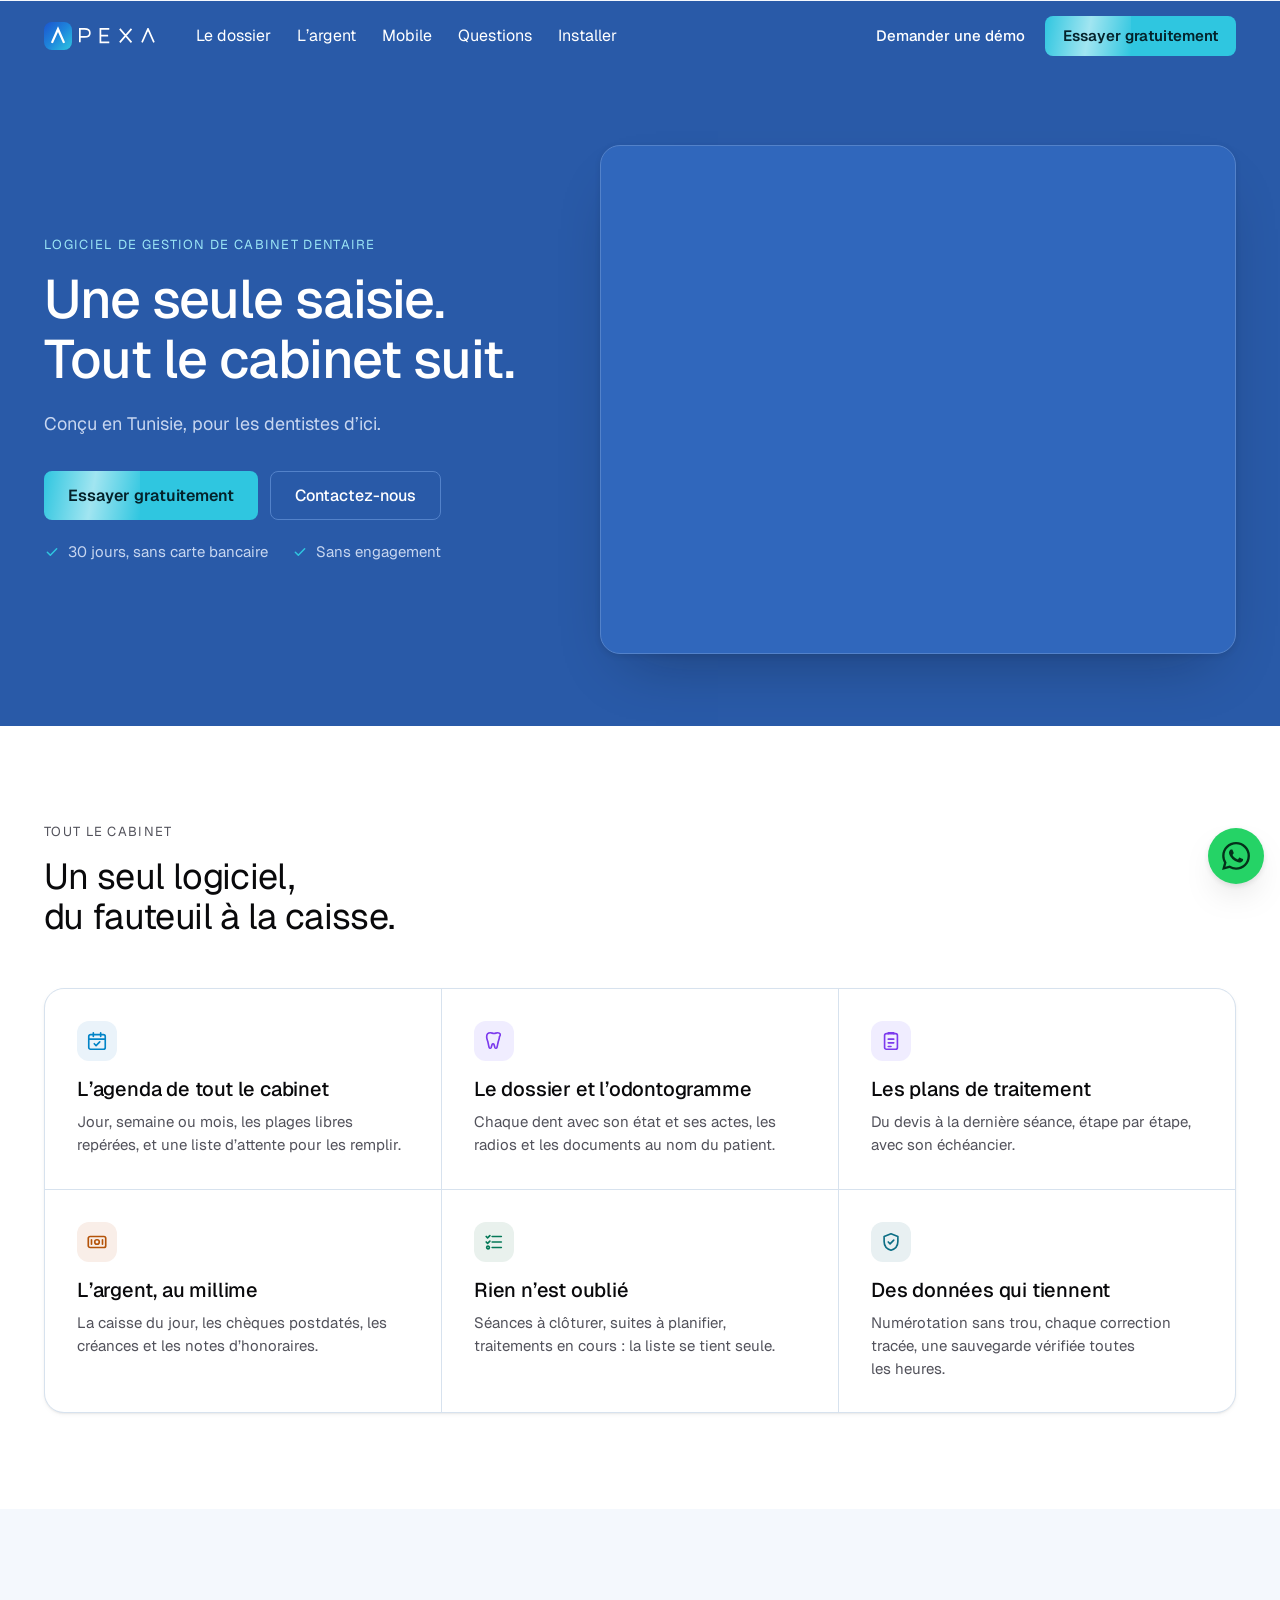
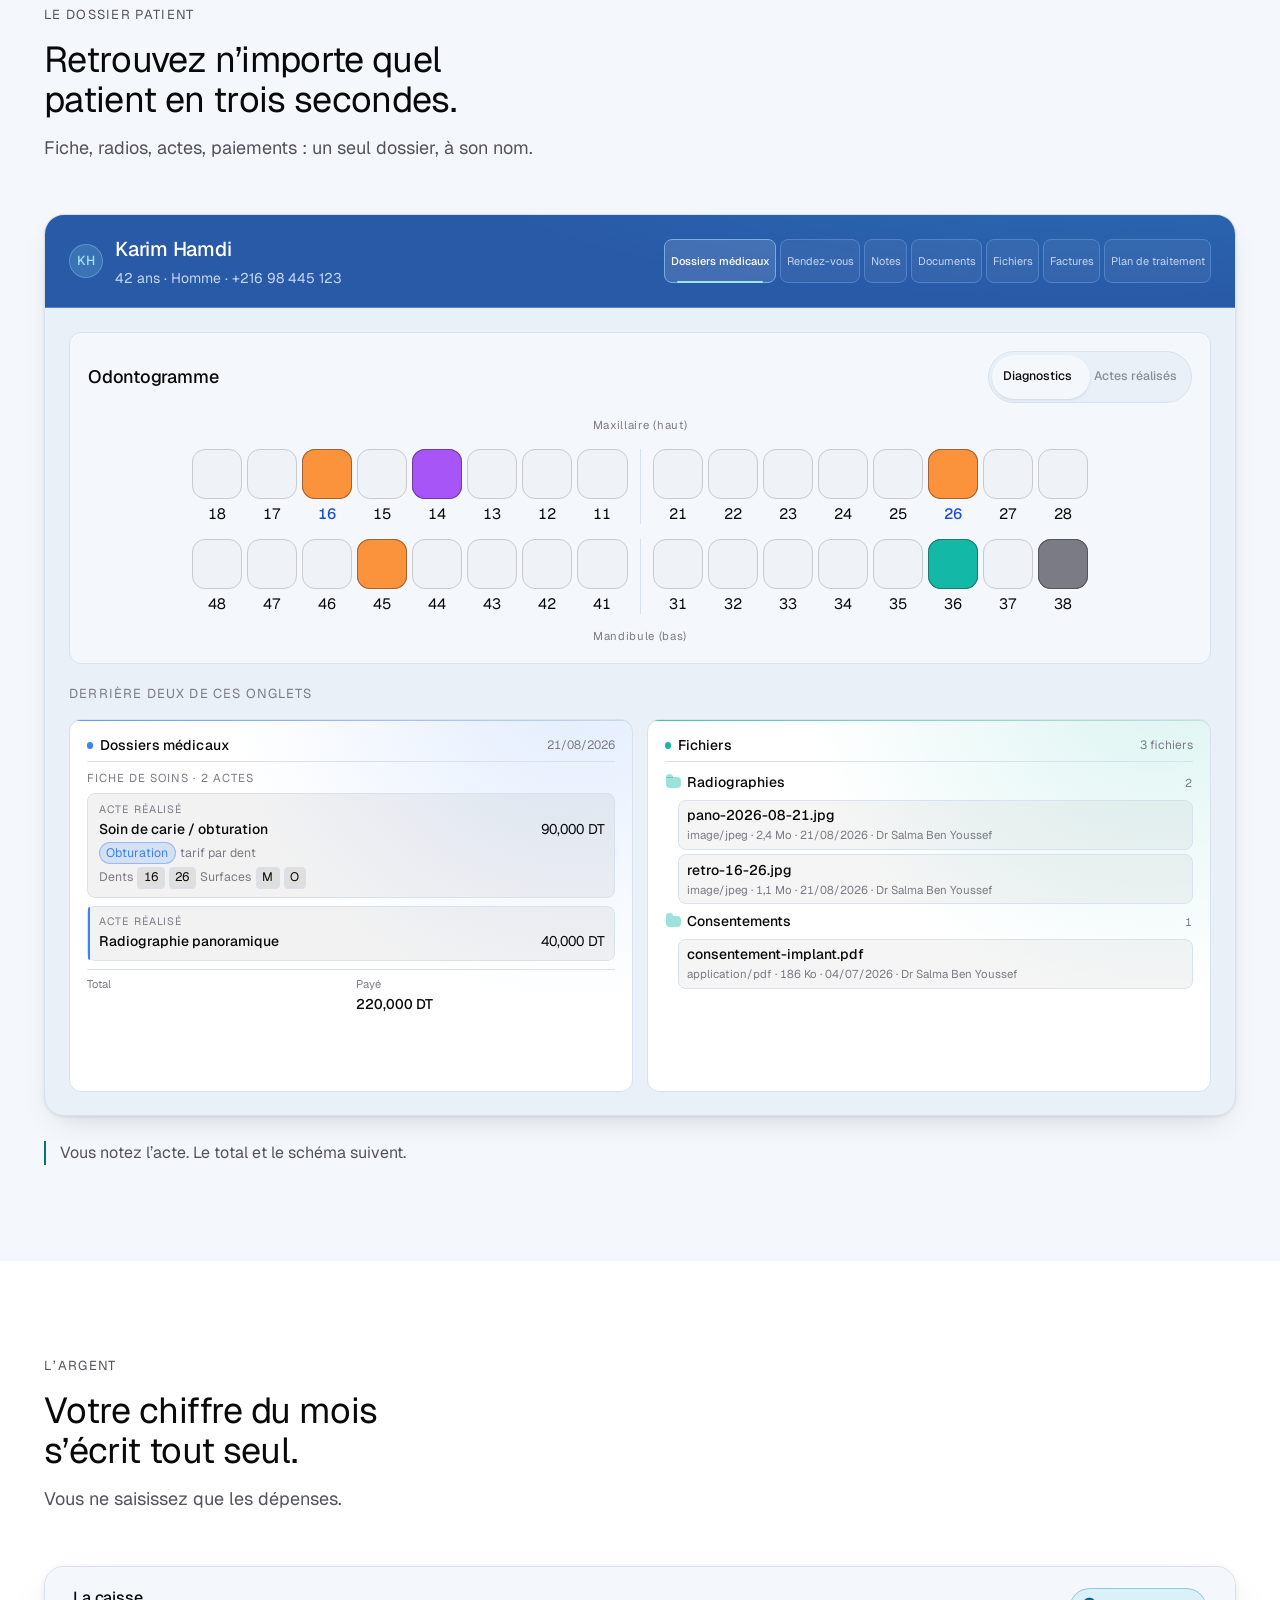
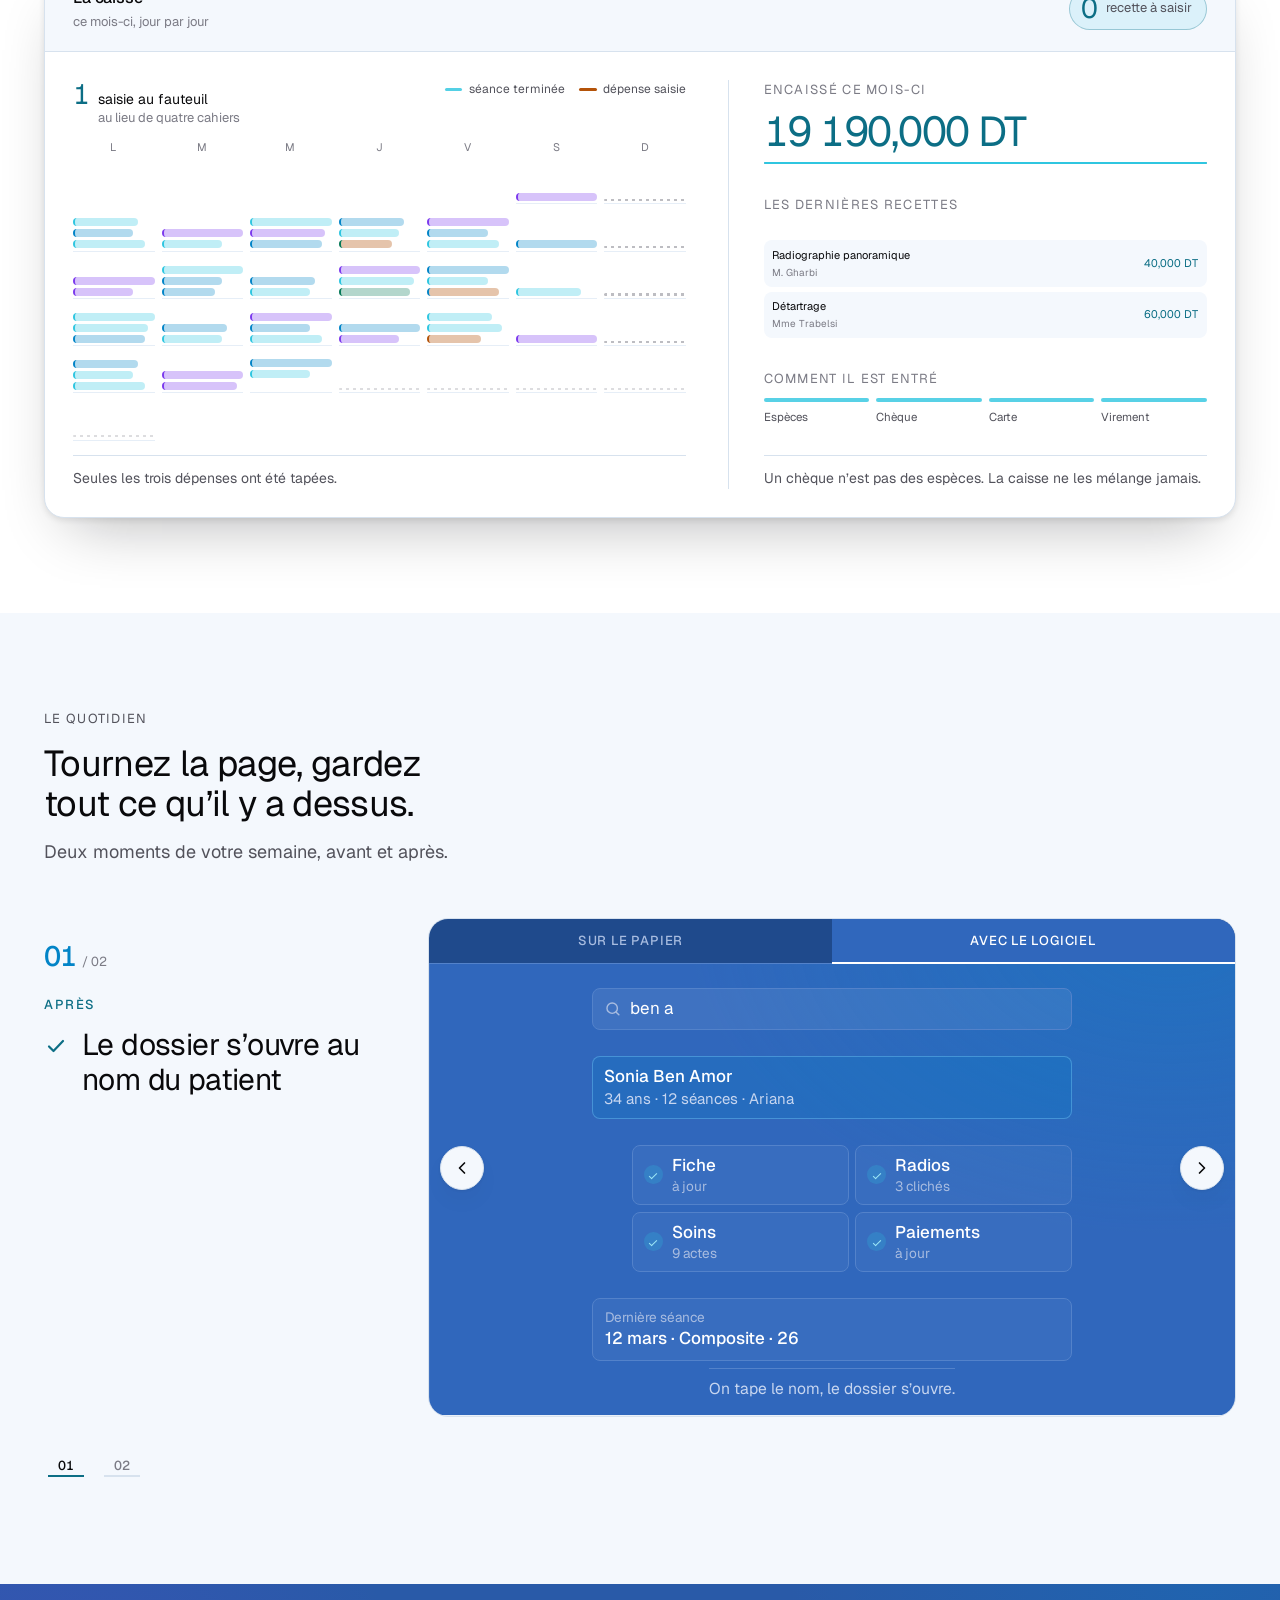
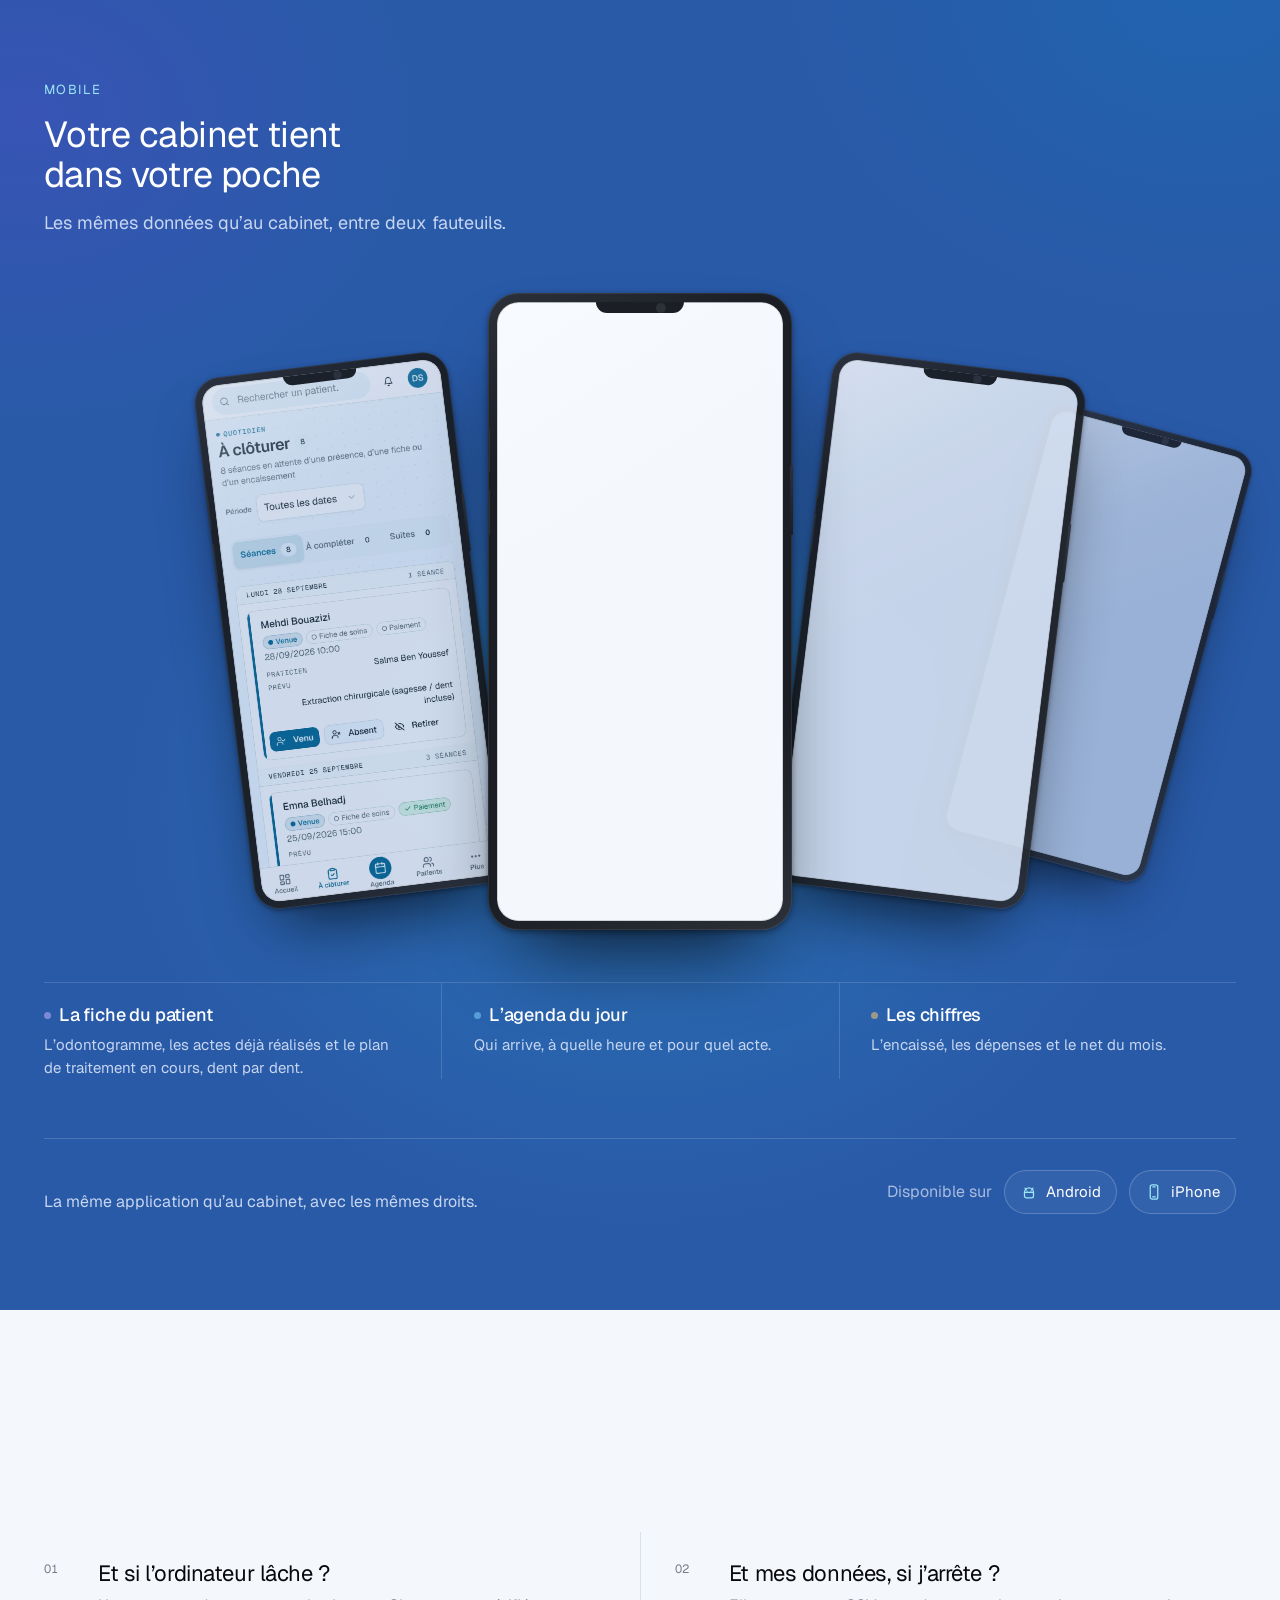
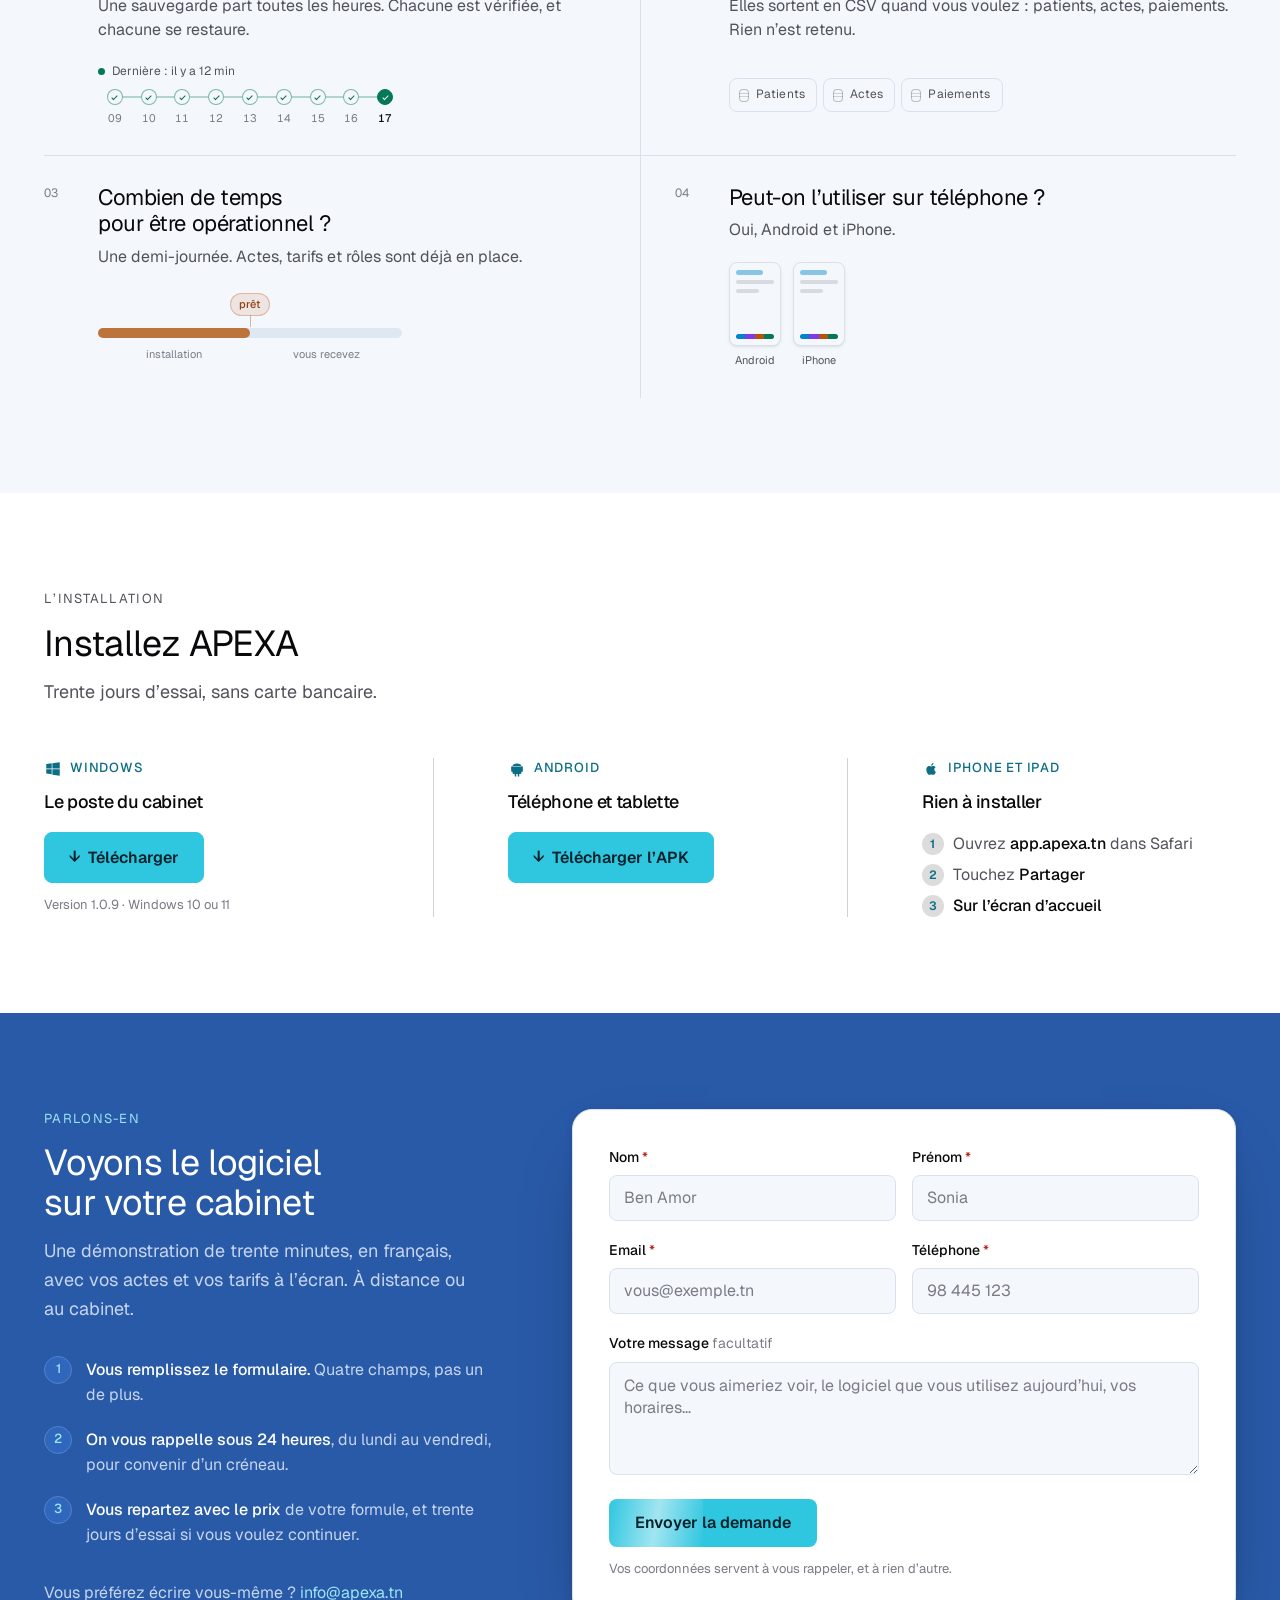
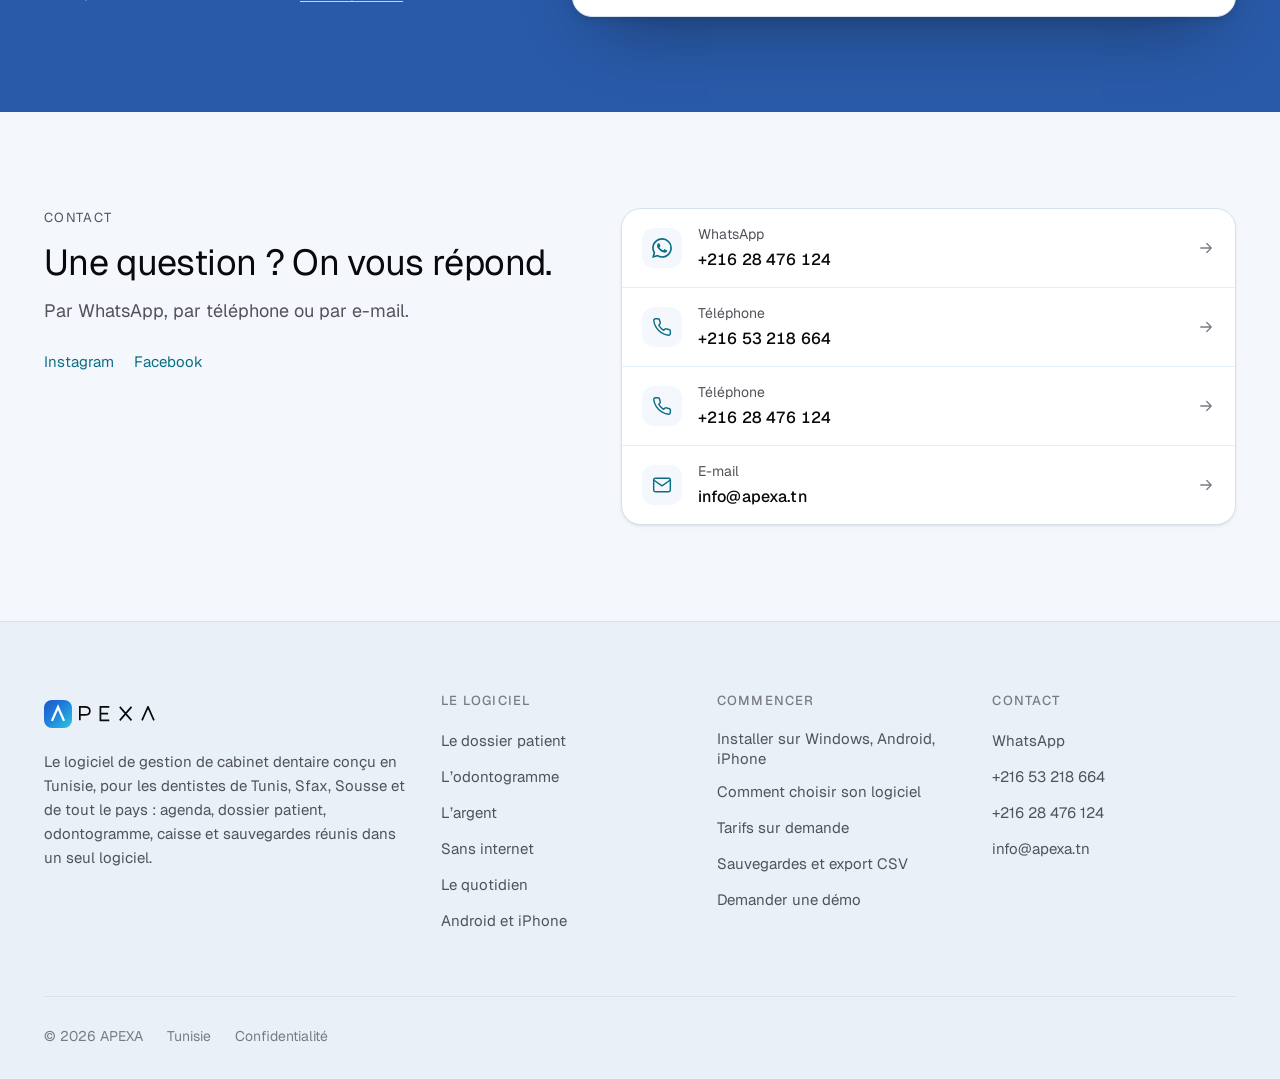
==== commit b08c0b96: "Un bouton WhatsApp sur chaque page, une section Contact, et « Contactez-nous » dans le hero" ====
--- a/index.html
+++ b/index.html
@@ -32,7 +32,7 @@
 <link rel="stylesheet" href="assets/site.css">
 
 
-<script type="application/ld+json">{"@context":"https://schema.org","@graph":[{"@type":"Organization","@id":"https://apexa.tn/#organization","name":"APEXA","url":"https://apexa.tn/","email":"info@apexa.tn","logo":{"@type":"ImageObject","url":"https://apexa.tn/icon-512.png","width":512,"height":512},"areaServed":{"@type":"Country","name":"Tunisie"},"contactPoint":{"@type":"ContactPoint","contactType":"sales","email":"info@apexa.tn","availableLanguage":["fr","ar"],"areaServed":"TN"},"alternateName":["Apexa Tunisie","apexa.tn"],"sameAs":["https://www.instagram.com/apexa.tn/","https://www.facebook.com/profile.php?id=61594891902273"]},{"@type":"WebSite","@id":"https://apexa.tn/#website","url":"https://apexa.tn/","name":"APEXA","alternateName":["Apexa Tunisie","apexa.tn"],"inLanguage":"fr-TN","publisher":{"@id":"https://apexa.tn/#organization"}},{"@type":"SoftwareApplication","@id":"https://apexa.tn/#logiciel","name":"APEXA","alternateName":"APEXA — logiciel de gestion de cabinet dentaire","url":"https://apexa.tn/","description":"Logiciel de gestion de cabinet dentaire conçu en Tunisie : agenda, dossier patient, odontogramme, fiche de soins, devis, caisse et sauvegardes automatiques, en ligne ou installé au cabinet. Essai de 30 jours sans carte bancaire.","applicationCategory":"HealthApplication","applicationSubCategory":"Logiciel de gestion de cabinet dentaire","operatingSystem":"Windows 10, Windows 11, Android, navigateur web","inLanguage":"fr","isAccessibleForFree":false,"publisher":{"@id":"https://apexa.tn/#organization"},"provider":{"@id":"https://apexa.tn/#organization"},"areaServed":{"@type":"Country","name":"Tunisie"},"image":"https://apexa.tn/assets/img/og-card.jpg","screenshot":["https://apexa.tn/assets/img/m-dashboard.webp","https://apexa.tn/assets/img/m-agenda.webp","https://apexa.tn/assets/img/m-odonto.webp","https://apexa.tn/assets/img/m-caisse.webp"],"featureList":["Agenda et prise de rendez-vous","Dossier patient et historique des séances","Odontogramme : diagnostics et actes réalisés","Fiche de soins et ordonnances","Devis et plans de traitement","Caisse, encaissements et chèques postdatés","Sauvegardes automatiques et restaurables","Export des données en CSV","Application Android, et l’iPhone par le navigateur","Application web : app.apexa.tn, dans le navigateur"],"softwareHelp":{"@id":"https://apexa.tn/#faq"}},{"@type":"FAQPage","@id":"https://apexa.tn/#faq","inLanguage":"fr","isPartOf":{"@id":"https://apexa.tn/#website"},"mainEntity":[{"@type":"Question","name":"Et si l’ordinateur lâche ?","acceptedAnswer":{"@type":"Answer","text":"Une sauvegarde part toutes les heures. Chacune est vérifiée, et chacune se restaure."}},{"@type":"Question","name":"Et mes données, si j’arrête ?","acceptedAnswer":{"@type":"Answer","text":"Elles sortent en CSV quand vous voulez : patients, actes, paiements. Rien n’est retenu."}},{"@type":"Question","name":"Combien de temps pour être opérationnel ?","acceptedAnswer":{"@type":"Answer","text":"Une demi-journée. Actes, tarifs et rôles sont déjà en place."}},{"@type":"Question","name":"Peut-on l’utiliser sur téléphone ?","acceptedAnswer":{"@type":"Answer","text":"Oui, Android et iPhone."}}]}]}</script>
+<script type="application/ld+json">{"@context":"https://schema.org","@graph":[{"@type":"Organization","@id":"https://apexa.tn/#organization","name":"APEXA","url":"https://apexa.tn/","email":"info@apexa.tn","telephone":"+21653218664","logo":{"@type":"ImageObject","url":"https://apexa.tn/icon-512.png","width":512,"height":512},"areaServed":{"@type":"Country","name":"Tunisie"},"contactPoint":{"@type":"ContactPoint","contactType":"sales","email":"info@apexa.tn","telephone":"+21653218664","availableLanguage":["fr","ar"],"areaServed":"TN"},"alternateName":["Apexa Tunisie","apexa.tn"],"sameAs":["https://www.instagram.com/apexa.tn/","https://www.facebook.com/profile.php?id=61594891902273"]},{"@type":"WebSite","@id":"https://apexa.tn/#website","url":"https://apexa.tn/","name":"APEXA","alternateName":["Apexa Tunisie","apexa.tn"],"inLanguage":"fr-TN","publisher":{"@id":"https://apexa.tn/#organization"}},{"@type":"SoftwareApplication","@id":"https://apexa.tn/#logiciel","name":"APEXA","alternateName":"APEXA — logiciel de gestion de cabinet dentaire","url":"https://apexa.tn/","description":"Logiciel de gestion de cabinet dentaire conçu en Tunisie : agenda, dossier patient, odontogramme, fiche de soins, devis, caisse et sauvegardes automatiques, en ligne ou installé au cabinet. Essai de 30 jours sans carte bancaire.","applicationCategory":"HealthApplication","applicationSubCategory":"Logiciel de gestion de cabinet dentaire","operatingSystem":"Windows 10, Windows 11, Android, navigateur web","inLanguage":"fr","isAccessibleForFree":false,"publisher":{"@id":"https://apexa.tn/#organization"},"provider":{"@id":"https://apexa.tn/#organization"},"areaServed":{"@type":"Country","name":"Tunisie"},"image":"https://apexa.tn/assets/img/og-card.jpg","screenshot":["https://apexa.tn/assets/img/m-dashboard.webp","https://apexa.tn/assets/img/m-agenda.webp","https://apexa.tn/assets/img/m-odonto.webp","https://apexa.tn/assets/img/m-caisse.webp"],"featureList":["Agenda et prise de rendez-vous","Dossier patient et historique des séances","Odontogramme : diagnostics et actes réalisés","Fiche de soins et ordonnances","Devis et plans de traitement","Caisse, encaissements et chèques postdatés","Sauvegardes automatiques et restaurables","Export des données en CSV","Application Android, et l’iPhone par le navigateur","Application web : app.apexa.tn, dans le navigateur"],"softwareHelp":{"@id":"https://apexa.tn/#faq"}},{"@type":"FAQPage","@id":"https://apexa.tn/#faq","inLanguage":"fr","isPartOf":{"@id":"https://apexa.tn/#website"},"mainEntity":[{"@type":"Question","name":"Et si l’ordinateur lâche ?","acceptedAnswer":{"@type":"Answer","text":"Une sauvegarde part toutes les heures. Chacune est vérifiée, et chacune se restaure."}},{"@type":"Question","name":"Et mes données, si j’arrête ?","acceptedAnswer":{"@type":"Answer","text":"Elles sortent en CSV quand vous voulez : patients, actes, paiements. Rien n’est retenu."}},{"@type":"Question","name":"Combien de temps pour être opérationnel ?","acceptedAnswer":{"@type":"Answer","text":"Une demi-journée. Actes, tarifs et rôles sont déjà en place."}},{"@type":"Question","name":"Peut-on l’utiliser sur téléphone ?","acceptedAnswer":{"@type":"Answer","text":"Oui, Android et iPhone."}}]}]}</script>
 </head>
 <body class="">
 
@@ -92,6 +92,7 @@
       <a href="#mobile">Mobile</a>
       <a href="#faq">Questions</a>
       <a href="#telecharger">Installer</a>
+      <a href="#contact">Contact</a>
     </nav>
     <div class="drawer-actions">
       <a class="btn btn-primary" href="#telecharger">Essayer gratuitement</a>
@@ -120,7 +121,7 @@
 
       <div class="hero-actions rise d3">
         <a class="btn btn-primary" href="#telecharger">Essayer gratuitement</a>
-        <a class="btn btn-ghost" href="#dossier">Découvrir le logiciel</a>
+        <a class="btn btn-ghost" href="#contact">Contactez-nous</a>
       </div>
 
       <ul class="trust rise d4">
@@ -1021,6 +1022,52 @@
   </div>
 </section>
 
+
+<section data-reveal class="ct" id="contact" aria-labelledby="ct-t">
+  <div class="wrap ct-in">
+    <div class="head ct-head">
+      <p class="eyebrow">Contact</p>
+      <h2 id="ct-t">Une question&nbsp;? On vous répond.</h2>
+      <p class="lede">Par WhatsApp, par téléphone ou par e-mail.</p>
+      <p class="ct-social">
+        <a href="https://www.instagram.com/apexa.tn/" target="_blank" rel="noopener">Instagram</a>
+        <a href="https://www.facebook.com/profile.php?id=61594891902273" target="_blank" rel="noopener">Facebook</a>
+      </p>
+    </div>
+
+    <ul class="ct-list">
+      <li>
+        <a class="ct-row" href="https://wa.me/21628476124?text=Bonjour%2C%20je%20voudrais%20en%20savoir%20plus%20sur%20APEXA." target="_blank" rel="noopener">
+          <span class="ct-ico" aria-hidden="true"><svg viewBox="0 0 24 24" fill="currentColor"><path d="M17.472 14.382c-.297-.149-1.758-.867-2.03-.967-.273-.099-.471-.148-.67.15-.197.297-.767.966-.94 1.164-.173.199-.347.223-.644.075-.297-.15-1.255-.463-2.39-1.475-.883-.788-1.48-1.761-1.653-2.059-.173-.297-.018-.458.13-.606.134-.133.298-.347.446-.52.149-.174.198-.298.298-.497.099-.198.05-.371-.025-.52-.075-.149-.669-1.612-.916-2.207-.242-.579-.487-.5-.669-.51-.173-.008-.371-.01-.57-.01-.198 0-.52.074-.792.372-.272.297-1.04 1.016-1.04 2.479 0 1.462 1.065 2.875 1.213 3.074.149.198 2.096 3.2 5.077 4.487.709.306 1.262.489 1.694.625.712.227 1.36.195 1.871.118.571-.085 1.758-.719 2.006-1.413.248-.694.248-1.289.173-1.413-.074-.124-.272-.198-.57-.347m-5.421 7.403h-.004a9.87 9.87 0 01-5.031-1.378l-.361-.214-3.741.982.998-3.648-.235-.374a9.86 9.86 0 01-1.51-5.26c.001-5.45 4.436-9.884 9.888-9.884 2.64 0 5.122 1.03 6.988 2.898a9.825 9.825 0 012.893 6.994c-.003 5.45-4.437 9.884-9.885 9.884m8.413-18.297A11.815 11.815 0 0012.05 0C5.495 0 .16 5.335.157 11.892c0 2.096.547 4.142 1.588 5.945L.057 24l6.305-1.654a11.882 11.882 0 005.683 1.448h.005c6.554 0 11.89-5.335 11.893-11.893a11.821 11.821 0 00-3.48-8.413Z"/></svg></span>
+          <span class="ct-txt"><span class="ct-k">WhatsApp</span><span class="ct-v">+216 28 476 124</span></span>
+          <svg class="ct-go" viewBox="0 0 24 24" fill="none" stroke="currentColor" stroke-width="1.75" stroke-linecap="round" stroke-linejoin="round" aria-hidden="true"><path d="M5 12h14M13 6l6 6-6 6"/></svg>
+        </a>
+      </li>
+      <li>
+        <a class="ct-row" href="tel:+21653218664">
+          <span class="ct-ico" aria-hidden="true"><svg viewBox="0 0 24 24" fill="none" stroke="currentColor" stroke-width="1.75" stroke-linecap="round" stroke-linejoin="round"><path d="M22 16.92v3a2 2 0 0 1-2.18 2 19.79 19.79 0 0 1-8.63-3.07 19.5 19.5 0 0 1-6-6 19.79 19.79 0 0 1-3.07-8.67A2 2 0 0 1 4.11 2h3a2 2 0 0 1 2 1.72 12.84 12.84 0 0 0 .7 2.81 2 2 0 0 1-.45 2.11L8.09 9.91a16 16 0 0 0 6 6l1.27-1.27a2 2 0 0 1 2.11-.45 12.84 12.84 0 0 0 2.81.7A2 2 0 0 1 22 16.92z"/></svg></span>
+          <span class="ct-txt"><span class="ct-k">Téléphone</span><span class="ct-v">+216 53 218 664</span></span>
+          <svg class="ct-go" viewBox="0 0 24 24" fill="none" stroke="currentColor" stroke-width="1.75" stroke-linecap="round" stroke-linejoin="round" aria-hidden="true"><path d="M5 12h14M13 6l6 6-6 6"/></svg>
+        </a>
+      </li>
+      <li>
+        <a class="ct-row" href="tel:+21628476124">
+          <span class="ct-ico" aria-hidden="true"><svg viewBox="0 0 24 24" fill="none" stroke="currentColor" stroke-width="1.75" stroke-linecap="round" stroke-linejoin="round"><path d="M22 16.92v3a2 2 0 0 1-2.18 2 19.79 19.79 0 0 1-8.63-3.07 19.5 19.5 0 0 1-6-6 19.79 19.79 0 0 1-3.07-8.67A2 2 0 0 1 4.11 2h3a2 2 0 0 1 2 1.72 12.84 12.84 0 0 0 .7 2.81 2 2 0 0 1-.45 2.11L8.09 9.91a16 16 0 0 0 6 6l1.27-1.27a2 2 0 0 1 2.11-.45 12.84 12.84 0 0 0 2.81.7A2 2 0 0 1 22 16.92z"/></svg></span>
+          <span class="ct-txt"><span class="ct-k">Téléphone</span><span class="ct-v">+216 28 476 124</span></span>
+          <svg class="ct-go" viewBox="0 0 24 24" fill="none" stroke="currentColor" stroke-width="1.75" stroke-linecap="round" stroke-linejoin="round" aria-hidden="true"><path d="M5 12h14M13 6l6 6-6 6"/></svg>
+        </a>
+      </li>
+      <li>
+        <a class="ct-row" href="mailto:info@apexa.tn">
+          <span class="ct-ico" aria-hidden="true"><svg viewBox="0 0 24 24" fill="none" stroke="currentColor" stroke-width="1.75" stroke-linecap="round" stroke-linejoin="round"><rect x="2" y="4" width="20" height="16" rx="2"/><path d="m22 6-10 7L2 6"/></svg></span>
+          <span class="ct-txt"><span class="ct-k">E-mail</span><span class="ct-v">info@apexa.tn</span></span>
+          <svg class="ct-go" viewBox="0 0 24 24" fill="none" stroke="currentColor" stroke-width="1.75" stroke-linecap="round" stroke-linejoin="round" aria-hidden="true"><path d="M5 12h14M13 6l6 6-6 6"/></svg>
+        </a>
+      </li>
+    </ul>
+  </div>
+</section>
+
 </main>
 
 <footer class="footer">
@@ -1064,6 +1111,9 @@
       <div>
         <h4>Contact</h4>
         <ul>
+          <li><a href="https://wa.me/21628476124?text=Bonjour%2C%20je%20voudrais%20en%20savoir%20plus%20sur%20APEXA." target="_blank" rel="noopener">WhatsApp</a></li>
+          <li><a href="tel:+21653218664">+216 53 218 664</a></li>
+          <li><a href="tel:+21628476124">+216 28 476 124</a></li>
           <li><a href="mailto:info@apexa.tn">info@apexa.tn</a></li>
         </ul>
       </div>
@@ -1079,6 +1129,39 @@
 </footer>
 
 
+
+<div class="wa" id="wa">
+  <div class="wa-card" id="wa-card" role="dialog" aria-labelledby="wa-t" hidden>
+    <div class="wa-top">
+      <p class="wa-t" id="wa-t">Une question&nbsp;?</p>
+      <button class="wa-x" id="wa-x" type="button">
+        <span class="sr-only">Fermer</span>
+        <svg viewBox="0 0 24 24" fill="none" stroke="currentColor" stroke-width="2" stroke-linecap="round" aria-hidden="true"><path d="M6 6l12 12M18 6L6 18"/></svg>
+      </button>
+    </div>
+    <a class="wa-go" href="https://wa.me/21628476124?text=Bonjour%2C%20je%20voudrais%20en%20savoir%20plus%20sur%20APEXA." target="_blank" rel="noopener">
+      <svg viewBox="0 0 24 24" fill="currentColor" aria-hidden="true"><path d="M17.472 14.382c-.297-.149-1.758-.867-2.03-.967-.273-.099-.471-.148-.67.15-.197.297-.767.966-.94 1.164-.173.199-.347.223-.644.075-.297-.15-1.255-.463-2.39-1.475-.883-.788-1.48-1.761-1.653-2.059-.173-.297-.018-.458.13-.606.134-.133.298-.347.446-.52.149-.174.198-.298.298-.497.099-.198.05-.371-.025-.52-.075-.149-.669-1.612-.916-2.207-.242-.579-.487-.5-.669-.51-.173-.008-.371-.01-.57-.01-.198 0-.52.074-.792.372-.272.297-1.04 1.016-1.04 2.479 0 1.462 1.065 2.875 1.213 3.074.149.198 2.096 3.2 5.077 4.487.709.306 1.262.489 1.694.625.712.227 1.36.195 1.871.118.571-.085 1.758-.719 2.006-1.413.248-.694.248-1.289.173-1.413-.074-.124-.272-.198-.57-.347m-5.421 7.403h-.004a9.87 9.87 0 01-5.031-1.378l-.361-.214-3.741.982.998-3.648-.235-.374a9.86 9.86 0 01-1.51-5.26c.001-5.45 4.436-9.884 9.888-9.884 2.64 0 5.122 1.03 6.988 2.898a9.825 9.825 0 012.893 6.994c-.003 5.45-4.437 9.884-9.885 9.884m8.413-18.297A11.815 11.815 0 0012.05 0C5.495 0 .16 5.335.157 11.892c0 2.096.547 4.142 1.588 5.945L.057 24l6.305-1.654a11.882 11.882 0 005.683 1.448h.005c6.554 0 11.89-5.335 11.893-11.893a11.821 11.821 0 00-3.48-8.413Z"/></svg>
+      Écrire sur WhatsApp
+    </a>
+    <a class="wa-row" href="tel:+21653218664">
+      <svg viewBox="0 0 24 24" fill="none" stroke="currentColor" stroke-width="2" stroke-linecap="round" stroke-linejoin="round" aria-hidden="true"><path d="M22 16.92v3a2 2 0 0 1-2.18 2 19.79 19.79 0 0 1-8.63-3.07 19.5 19.5 0 0 1-6-6 19.79 19.79 0 0 1-3.07-8.67A2 2 0 0 1 4.11 2h3a2 2 0 0 1 2 1.72 12.84 12.84 0 0 0 .7 2.81 2 2 0 0 1-.45 2.11L8.09 9.91a16 16 0 0 0 6 6l1.27-1.27a2 2 0 0 1 2.11-.45 12.84 12.84 0 0 0 2.81.7A2 2 0 0 1 22 16.92z"/></svg>
+      <span>Appeler le <b>+216 53 218 664</b></span>
+    </a>
+    <a class="wa-row" href="tel:+21628476124">
+      <svg viewBox="0 0 24 24" fill="none" stroke="currentColor" stroke-width="2" stroke-linecap="round" stroke-linejoin="round" aria-hidden="true"><path d="M22 16.92v3a2 2 0 0 1-2.18 2 19.79 19.79 0 0 1-8.63-3.07 19.5 19.5 0 0 1-6-6 19.79 19.79 0 0 1-3.07-8.67A2 2 0 0 1 4.11 2h3a2 2 0 0 1 2 1.72 12.84 12.84 0 0 0 .7 2.81 2 2 0 0 1-.45 2.11L8.09 9.91a16 16 0 0 0 6 6l1.27-1.27a2 2 0 0 1 2.11-.45 12.84 12.84 0 0 0 2.81.7A2 2 0 0 1 22 16.92z"/></svg>
+      <span>Appeler le <b>+216 28 476 124</b></span>
+    </a>
+    <a class="wa-row" href="mailto:info@apexa.tn">
+      <svg viewBox="0 0 24 24" fill="none" stroke="currentColor" stroke-width="2" stroke-linecap="round" stroke-linejoin="round" aria-hidden="true"><rect x="2" y="4" width="20" height="16" rx="2"/><path d="m22 6-10 7L2 6"/></svg>
+      <span>info@apexa.tn</span>
+    </a>
+  </div>
+  <a class="wa-fab" id="wa-fab" href="https://wa.me/21628476124?text=Bonjour%2C%20je%20voudrais%20en%20savoir%20plus%20sur%20APEXA." target="_blank" rel="noopener">
+    <span class="sr-only">Nous contacter</span>
+    <svg viewBox="0 0 24 24" fill="currentColor" aria-hidden="true"><path d="M17.472 14.382c-.297-.149-1.758-.867-2.03-.967-.273-.099-.471-.148-.67.15-.197.297-.767.966-.94 1.164-.173.199-.347.223-.644.075-.297-.15-1.255-.463-2.39-1.475-.883-.788-1.48-1.761-1.653-2.059-.173-.297-.018-.458.13-.606.134-.133.298-.347.446-.52.149-.174.198-.298.298-.497.099-.198.05-.371-.025-.52-.075-.149-.669-1.612-.916-2.207-.242-.579-.487-.5-.669-.51-.173-.008-.371-.01-.57-.01-.198 0-.52.074-.792.372-.272.297-1.04 1.016-1.04 2.479 0 1.462 1.065 2.875 1.213 3.074.149.198 2.096 3.2 5.077 4.487.709.306 1.262.489 1.694.625.712.227 1.36.195 1.871.118.571-.085 1.758-.719 2.006-1.413.248-.694.248-1.289.173-1.413-.074-.124-.272-.198-.57-.347m-5.421 7.403h-.004a9.87 9.87 0 01-5.031-1.378l-.361-.214-3.741.982.998-3.648-.235-.374a9.86 9.86 0 01-1.51-5.26c.001-5.45 4.436-9.884 9.888-9.884 2.64 0 5.122 1.03 6.988 2.898a9.825 9.825 0 012.893 6.994c-.003 5.45-4.437 9.884-9.885 9.884m8.413-18.297A11.815 11.815 0 0012.05 0C5.495 0 .16 5.335.157 11.892c0 2.096.547 4.142 1.588 5.945L.057 24l6.305-1.654a11.882 11.882 0 005.683 1.448h.005c6.554 0 11.89-5.335 11.893-11.893a11.821 11.821 0 00-3.48-8.413Z"/></svg>
+  </a>
+</div>
+
 <script src="assets/site.js" defer></script>
 </body>
 </html>
--- a/assets/site.css
+++ b/assets/site.css
@@ -49,6 +49,10 @@
   --violet: #7c3aed;  --violet-lit: #c4aeff;
   --amber:  #b45309;  --amber-lit:  #fbc76a;
   --green:  #047857;  --green-lit:  #6ee7b7;
+  
+  --whatsapp:    #25D366;
+  --whatsapp-hi: #4BE083;
+  --on-whatsapp: #04311A;
 
   
   --sketch-edge:    #dcdcd4;
@@ -3966,3 +3970,127 @@
   .vp-row.vp-row--wide { grid-template-columns: minmax(0, 1fr); }
   .vp-row.vp-row--wide > :first-child { order: 0; }
 }
+
+
+
+.ct { padding-block: var(--sec-y); background: var(--page); color: var(--text); }
+.ct :where(p, ul) { margin: 0; }
+
+
+.ct-in { display: grid; gap: 2rem; }
+@media (min-width: 62rem) {
+  .ct-in { grid-template-columns: minmax(0, 5fr) minmax(0, 6fr); gap: 4rem; align-items: start; }
+  .ct-head { margin-bottom: 0; }
+}
+
+.ct-social { display: flex; flex-wrap: wrap; gap: 0.25rem 1.25rem; font-size: var(--t-md); }
+.ct-social a {
+  display: inline-flex; align-items: center; min-height: 2.75rem;
+  color: var(--accent-ink); text-decoration: none;
+}
+@media (hover: hover) and (pointer: fine) { .ct-social a:hover { text-decoration: underline; text-underline-offset: 0.2em; } }
+
+
+.ct-list {
+  list-style: none; padding: 0; min-width: 0;
+  background: var(--white); border: 1px solid var(--rule); border-radius: var(--r-card);
+  box-shadow: var(--shadow-sm); overflow: hidden;
+}
+.ct-list li + li { border-top: 1px solid var(--rule-soft); }
+.ct-row {
+  display: flex; align-items: center; gap: 1rem;
+  min-height: 4.5rem; padding: 0.875rem 1.25rem;
+  color: var(--text); text-decoration: none;
+  transition: background var(--fast) var(--ease);
+}
+.ct-ico {
+  display: grid; place-items: center; flex: none;
+  width: 2.5rem; height: 2.5rem; border-radius: var(--r-med);
+  background: var(--page); color: var(--accent-ink);
+}
+.ct-ico svg { width: 1.25rem; height: 1.25rem; }
+.ct-txt { display: grid; gap: 0.125rem; min-width: 0; flex: 1; }
+.ct-k { font-size: var(--t-sm); color: var(--text-muted); }
+.ct-v {
+  font-size: var(--t-small); font-weight: 500; letter-spacing: 0.01em;
+  font-variant-numeric: tabular-nums; white-space: nowrap; overflow: hidden; text-overflow: ellipsis;
+}
+.ct-go {
+  flex: none; width: 1.125rem; height: 1.125rem; color: var(--text-faint);
+  transition: transform var(--fast) var(--ease-out), color var(--fast) var(--ease);
+}
+.ct-row:focus-visible { outline: 2px solid var(--accent-ink); outline-offset: -2px; }
+@media (hover: hover) and (pointer: fine) {
+  .ct-row:hover { background: var(--page); }
+  .ct-row:hover .ct-go { transform: translateX(3px); color: var(--accent-ink); }
+}
+
+
+.wa {
+  position: fixed; z-index: 90;
+  inset-inline-end: calc(1rem + env(safe-area-inset-right, 0px));
+  inset-block-end: calc(1rem + env(safe-area-inset-bottom, 0px));
+  display: grid; justify-items: end; gap: 0.75rem;
+  pointer-events: none;               
+}
+.wa > * { pointer-events: auto; }
+
+.wa-fab {
+  display: grid; place-items: center;
+  width: 3.5rem; height: 3.5rem; border-radius: var(--r-pill);
+  background: var(--whatsapp); color: var(--on-whatsapp);
+  box-shadow: var(--shadow-chip);
+  transition: background var(--fast) var(--ease), transform var(--press) var(--ease-out);
+}
+.wa-fab svg { width: 1.75rem; height: 1.75rem; }
+.wa-fab:active { transform: scale(0.94); }
+.wa-fab:focus-visible { outline: 3px solid var(--accent-ink); outline-offset: 3px; }
+@media (hover: hover) and (pointer: fine) { .wa-fab:hover { background: var(--whatsapp-hi); } }
+
+.wa-card {
+  display: grid; gap: 0.125rem;
+  width: min(20rem, calc(100vw - 2rem - env(safe-area-inset-left, 0px) - env(safe-area-inset-right, 0px)));
+  padding: 1rem;
+  border-radius: var(--r-card); background: var(--white); color: var(--text);
+  border: 1px solid var(--rule); box-shadow: var(--shadow-lift);
+  transform-origin: 100% 100%;
+  animation: wa-in var(--mid) var(--ease-out);
+}
+
+.wa-card[hidden] { display: none; }
+@keyframes wa-in { from { opacity: 0; transform: translateY(0.5rem) scale(0.97); } }
+@media (prefers-reduced-motion: reduce) { .wa-card { animation: none; } }
+
+.wa-top { display: flex; align-items: center; justify-content: space-between; gap: 0.5rem; margin-bottom: 0.5rem; }
+.wa-t { margin: 0; font-size: var(--t-lg); font-weight: 500; }
+.wa-x {
+  display: grid; place-items: center; flex: none;
+  width: 2.75rem; height: 2.75rem; margin: -0.5rem -0.5rem -0.5rem 0;
+  border-radius: var(--r-btn); color: var(--text-muted);
+}
+.wa-x svg { width: 1.125rem; height: 1.125rem; }
+@media (hover: hover) and (pointer: fine) { .wa-x:hover { background: var(--page); color: var(--text); } }
+
+.wa-go {
+  display: flex; align-items: center; justify-content: center; gap: 0.5rem;
+  min-height: 2.875rem; margin-bottom: 0.375rem; padding-inline: 1rem;
+  border-radius: var(--r-btn); background: var(--whatsapp); color: var(--on-whatsapp);
+  font-size: var(--t-small); font-weight: 600; text-decoration: none;
+  transition: background var(--fast) var(--ease);
+}
+.wa-go svg { width: 1.25rem; height: 1.25rem; }
+@media (hover: hover) and (pointer: fine) { .wa-go:hover { background: var(--whatsapp-hi); } }
+
+.wa-row {
+  display: flex; align-items: center; gap: 0.625rem;
+  min-height: 2.75rem; padding-inline: 0.5rem;
+  border-radius: var(--r-btn); color: var(--text); text-decoration: none; font-size: var(--t-md);
+}
+.wa-row svg { width: 1.125rem; height: 1.125rem; flex: none; color: var(--text-muted); }
+.wa-row b { font-weight: 500; }
+@media (hover: hover) and (pointer: fine) { .wa-row:hover { background: var(--page); } }
+
+@media print { .wa { display: none; } }
+
+
+@media (max-width: 47.99rem) { .footer { padding-block-end: 6.5rem; } }
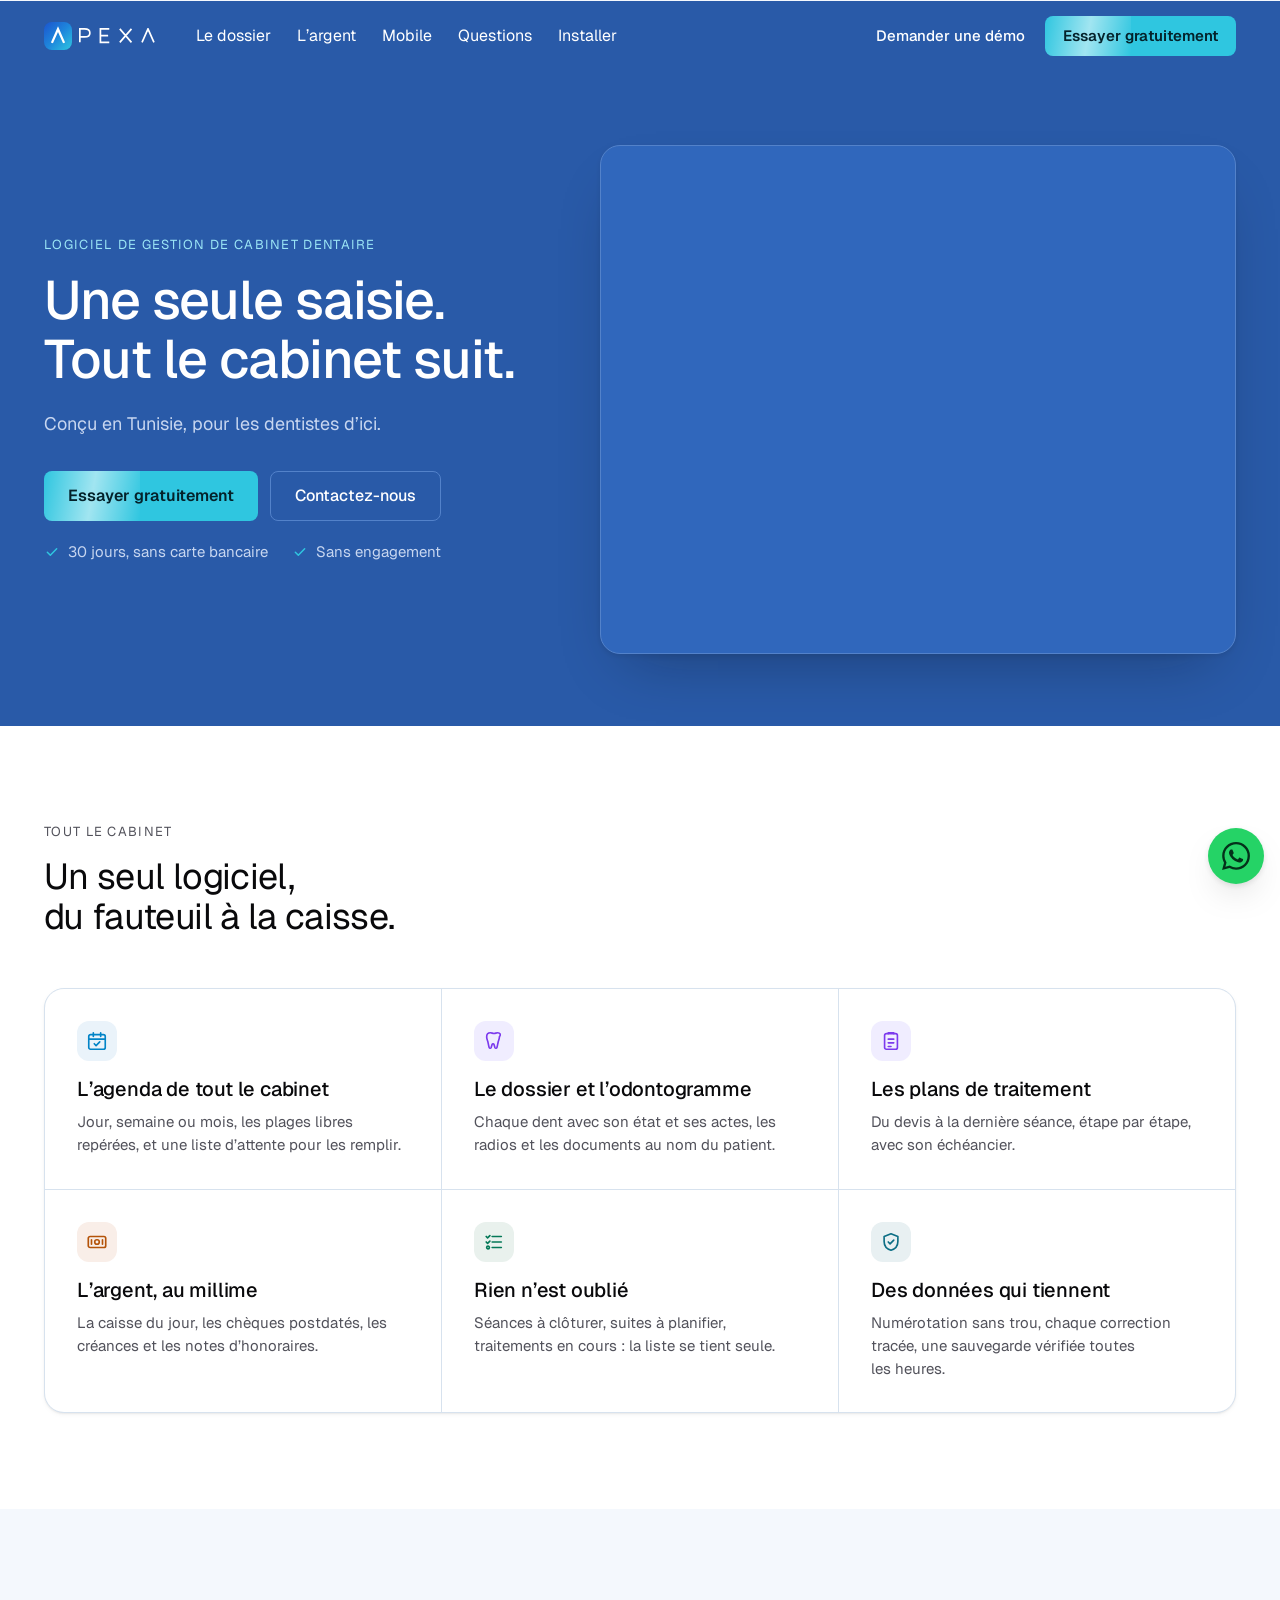
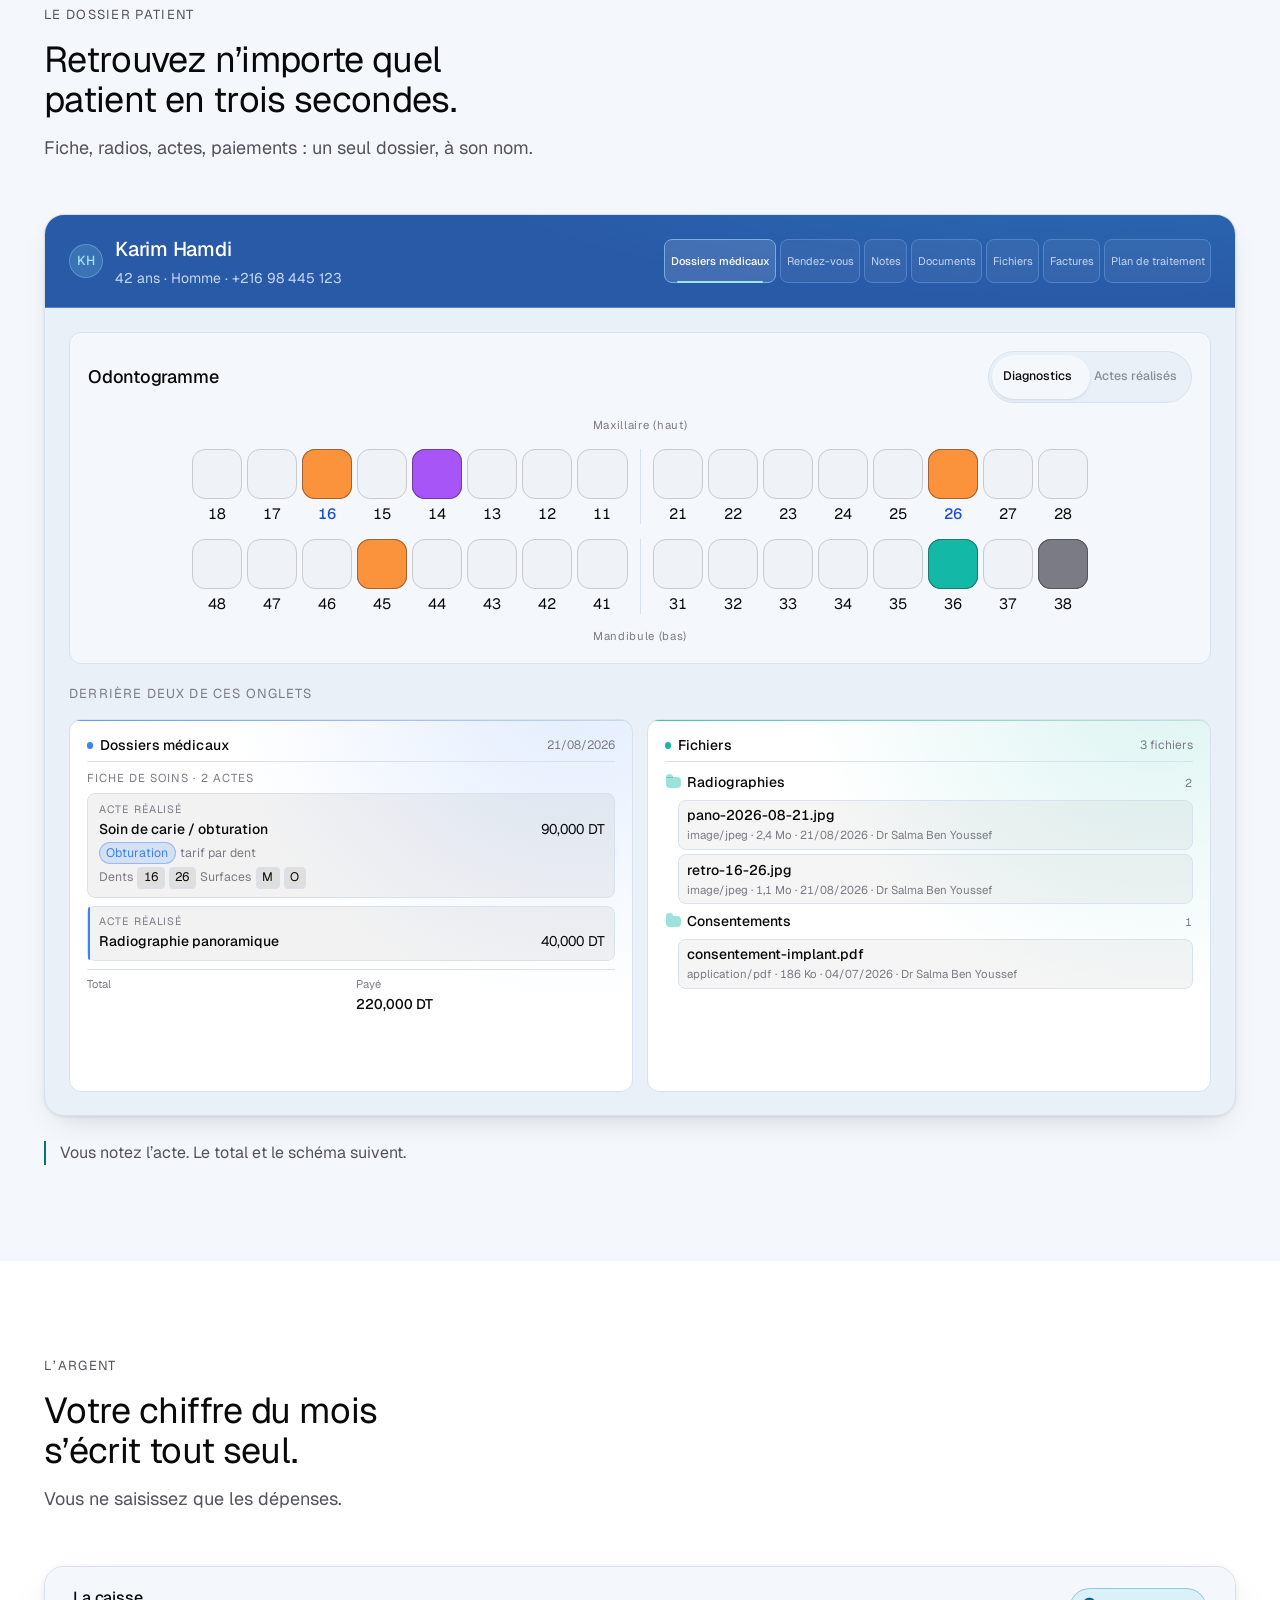
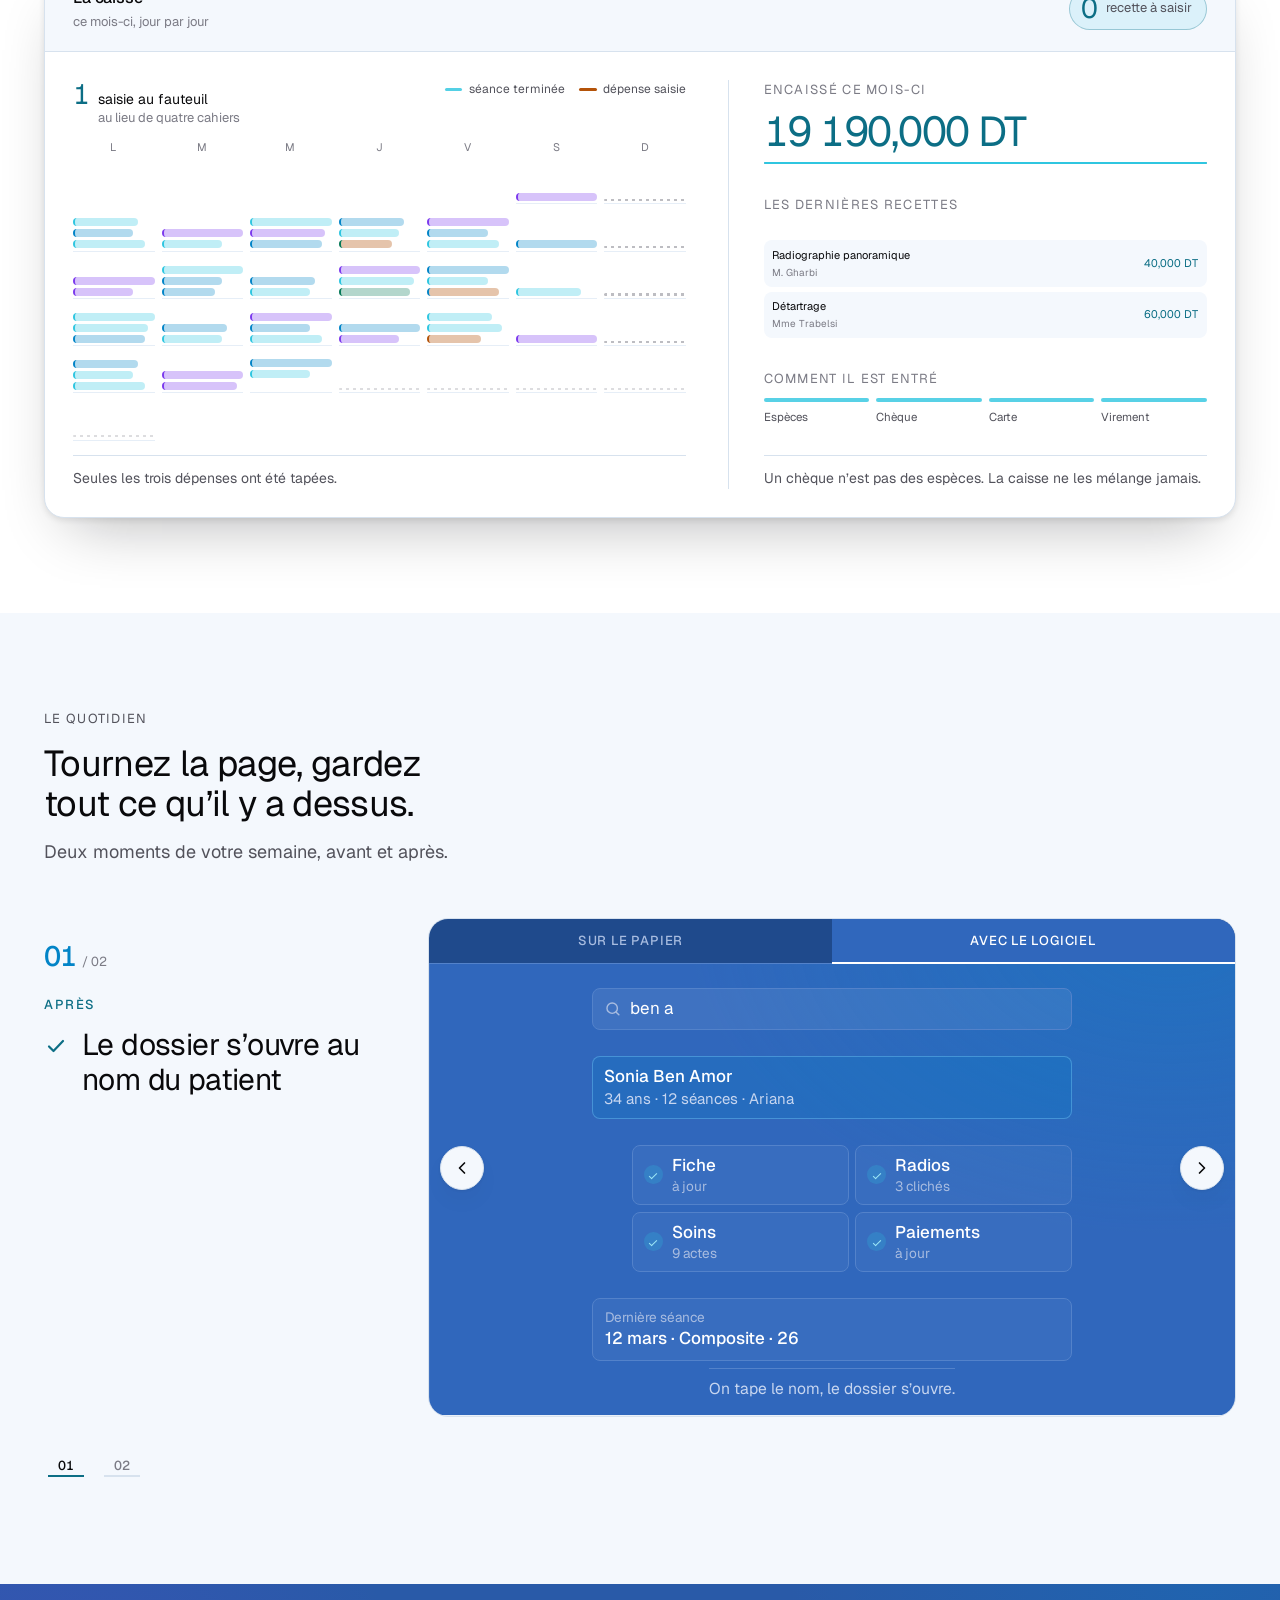
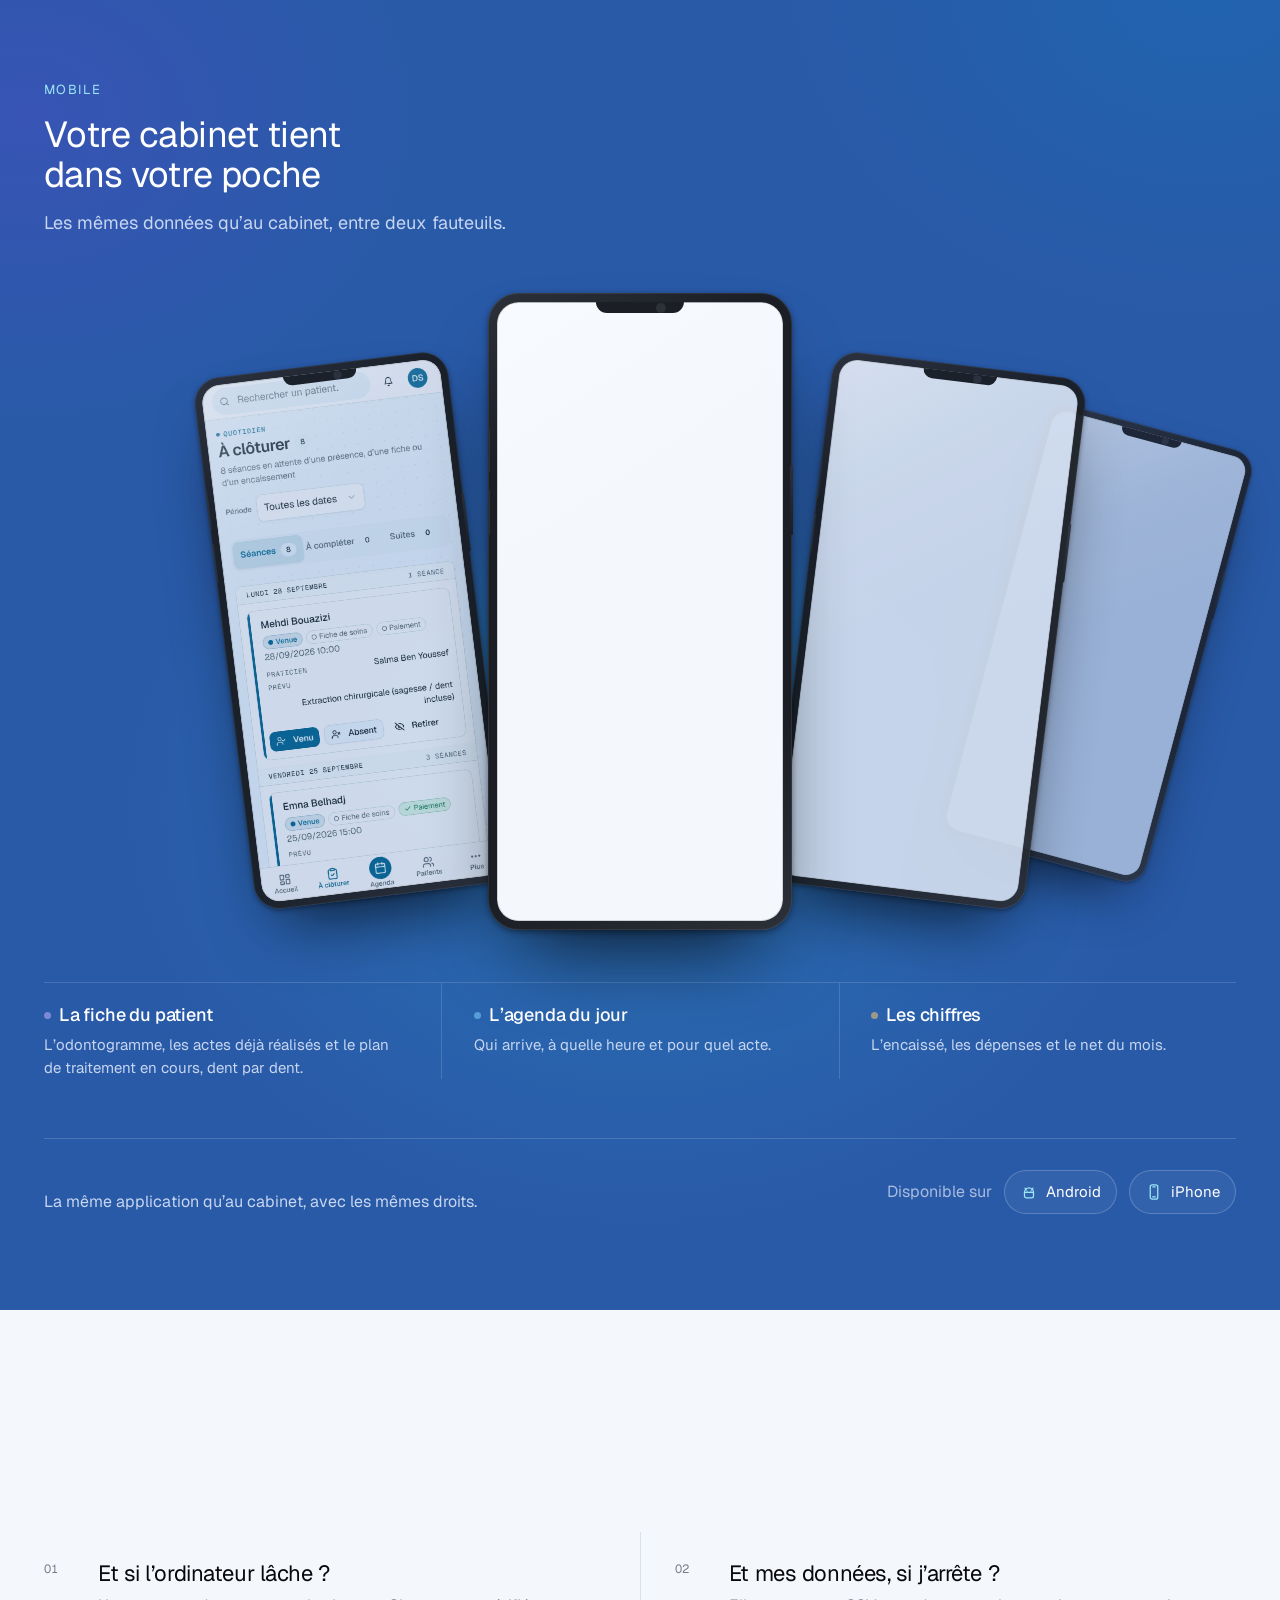
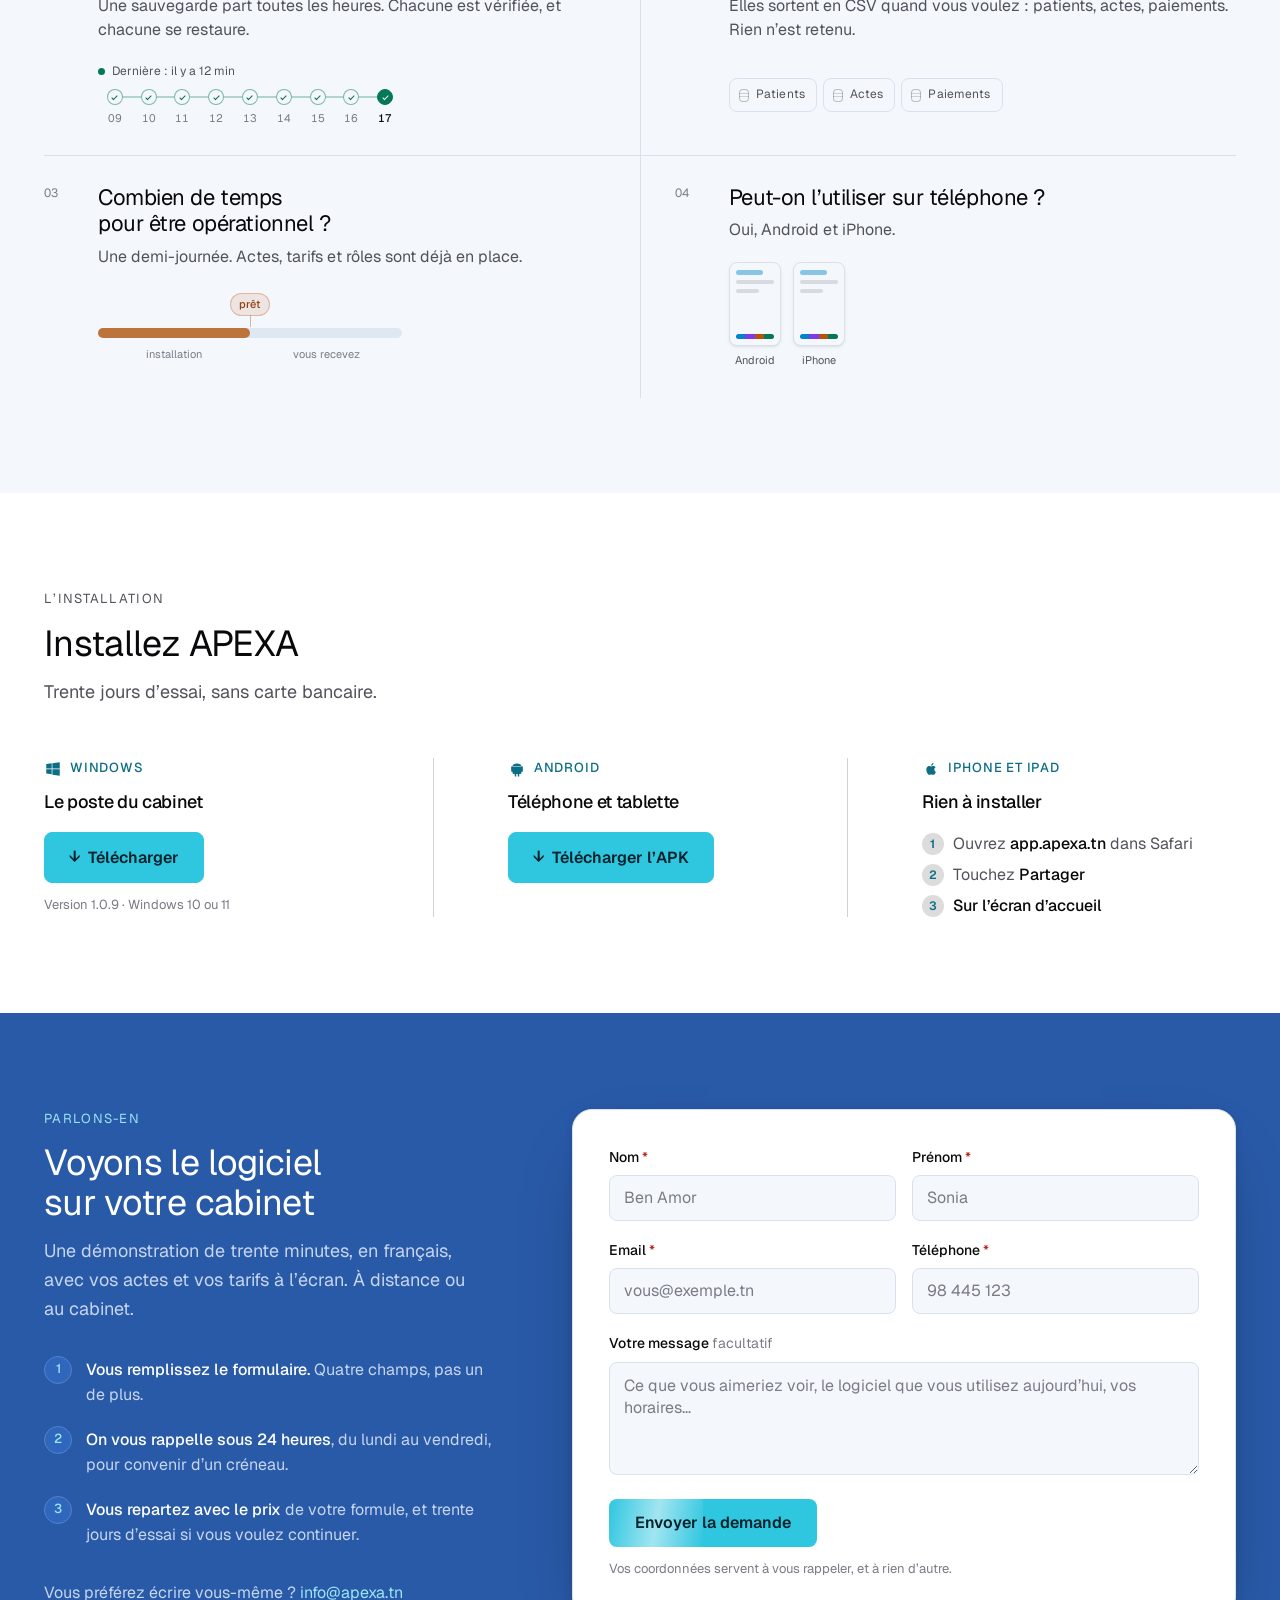
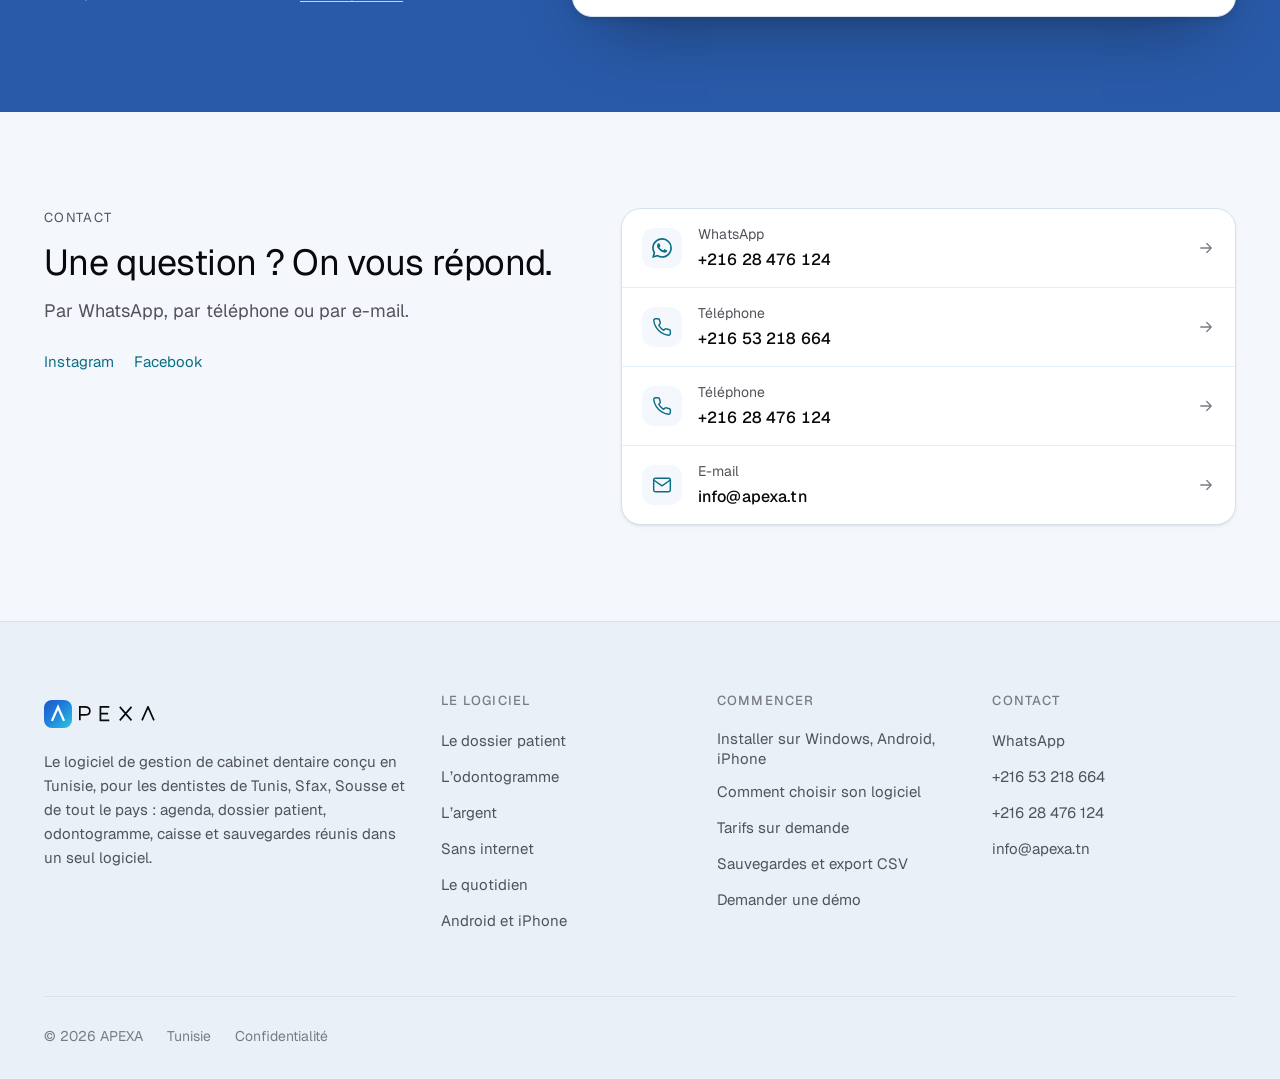
==== commit c0904a26: "Mesure d'audience Umami, sans cookie : les visites et les clics sur « Télécharger »" ====
--- a/index.html
+++ b/index.html
@@ -30,6 +30,9 @@
 <link rel="preconnect" href="https://fonts.gstatic.com" crossorigin>
 <link rel="stylesheet" href="https://fonts.googleapis.com/css2?family=Geist:wght@400;500;600&display=swap">
 <link rel="stylesheet" href="assets/site.css">
+
+
+<script defer src="https://cloud.umami.is/script.js" data-website-id="6329eae5-648b-4e2e-ba49-e11602158e03" data-domains="apexa.tn,www.apexa.tn"></script>
 
 
 <script type="application/ld+json">{"@context":"https://schema.org","@graph":[{"@type":"Organization","@id":"https://apexa.tn/#organization","name":"APEXA","url":"https://apexa.tn/","email":"info@apexa.tn","telephone":"+21653218664","logo":{"@type":"ImageObject","url":"https://apexa.tn/icon-512.png","width":512,"height":512},"areaServed":{"@type":"Country","name":"Tunisie"},"contactPoint":{"@type":"ContactPoint","contactType":"sales","email":"info@apexa.tn","telephone":"+21653218664","availableLanguage":["fr","ar"],"areaServed":"TN"},"alternateName":["Apexa Tunisie","apexa.tn"],"sameAs":["https://www.instagram.com/apexa.tn/","https://www.facebook.com/profile.php?id=61594891902273"]},{"@type":"WebSite","@id":"https://apexa.tn/#website","url":"https://apexa.tn/","name":"APEXA","alternateName":["Apexa Tunisie","apexa.tn"],"inLanguage":"fr-TN","publisher":{"@id":"https://apexa.tn/#organization"}},{"@type":"SoftwareApplication","@id":"https://apexa.tn/#logiciel","name":"APEXA","alternateName":"APEXA — logiciel de gestion de cabinet dentaire","url":"https://apexa.tn/","description":"Logiciel de gestion de cabinet dentaire conçu en Tunisie : agenda, dossier patient, odontogramme, fiche de soins, devis, caisse et sauvegardes automatiques, en ligne ou installé au cabinet. Essai de 30 jours sans carte bancaire.","applicationCategory":"HealthApplication","applicationSubCategory":"Logiciel de gestion de cabinet dentaire","operatingSystem":"Windows 10, Windows 11, Android, navigateur web","inLanguage":"fr","isAccessibleForFree":false,"publisher":{"@id":"https://apexa.tn/#organization"},"provider":{"@id":"https://apexa.tn/#organization"},"areaServed":{"@type":"Country","name":"Tunisie"},"image":"https://apexa.tn/assets/img/og-card.jpg","screenshot":["https://apexa.tn/assets/img/m-dashboard.webp","https://apexa.tn/assets/img/m-agenda.webp","https://apexa.tn/assets/img/m-odonto.webp","https://apexa.tn/assets/img/m-caisse.webp"],"featureList":["Agenda et prise de rendez-vous","Dossier patient et historique des séances","Odontogramme : diagnostics et actes réalisés","Fiche de soins et ordonnances","Devis et plans de traitement","Caisse, encaissements et chèques postdatés","Sauvegardes automatiques et restaurables","Export des données en CSV","Application Android, et l’iPhone par le navigateur","Application web : app.apexa.tn, dans le navigateur"],"softwareHelp":{"@id":"https://apexa.tn/#faq"}},{"@type":"FAQPage","@id":"https://apexa.tn/#faq","inLanguage":"fr","isPartOf":{"@id":"https://apexa.tn/#website"},"mainEntity":[{"@type":"Question","name":"Et si l’ordinateur lâche ?","acceptedAnswer":{"@type":"Answer","text":"Une sauvegarde part toutes les heures. Chacune est vérifiée, et chacune se restaure."}},{"@type":"Question","name":"Et mes données, si j’arrête ?","acceptedAnswer":{"@type":"Answer","text":"Elles sortent en CSV quand vous voulez : patients, actes, paiements. Rien n’est retenu."}},{"@type":"Question","name":"Combien de temps pour être opérationnel ?","acceptedAnswer":{"@type":"Answer","text":"Une demi-journée. Actes, tarifs et rôles sont déjà en place."}},{"@type":"Question","name":"Peut-on l’utiliser sur téléphone ?","acceptedAnswer":{"@type":"Answer","text":"Oui, Android et iPhone."}}]}]}</script>
@@ -1162,6 +1165,13 @@
   </a>
 </div>
 
+
+<script>
+document.addEventListener('click', function (e) {
+  var a = e.target.closest && e.target.closest('a[href*="/api/meta/client-download"]')
+  if (a && window.umami) window.umami.track(/\/android$/.test(a.getAttribute('href')) ? 'telecharger-android' : 'telecharger-windows')
+}, true)
+</script>
 <script src="assets/site.js" defer></script>
 </body>
 </html>
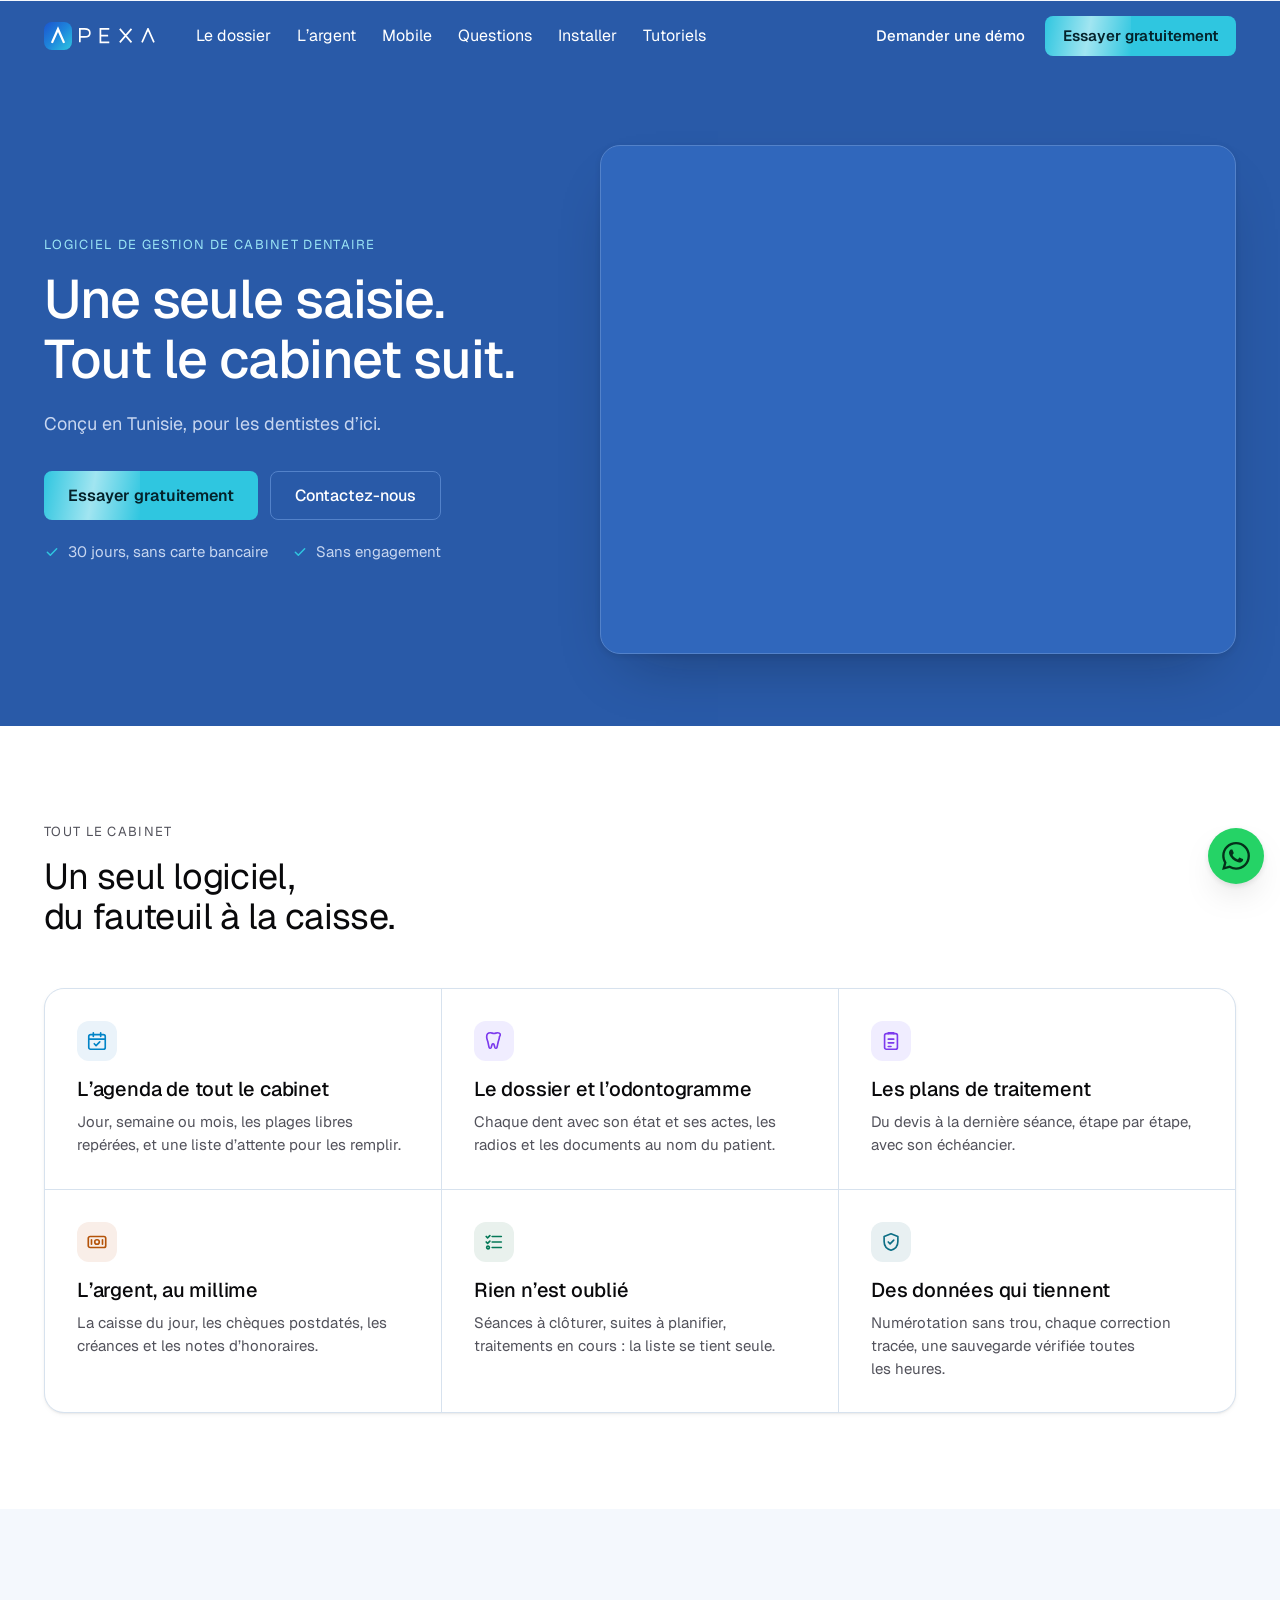
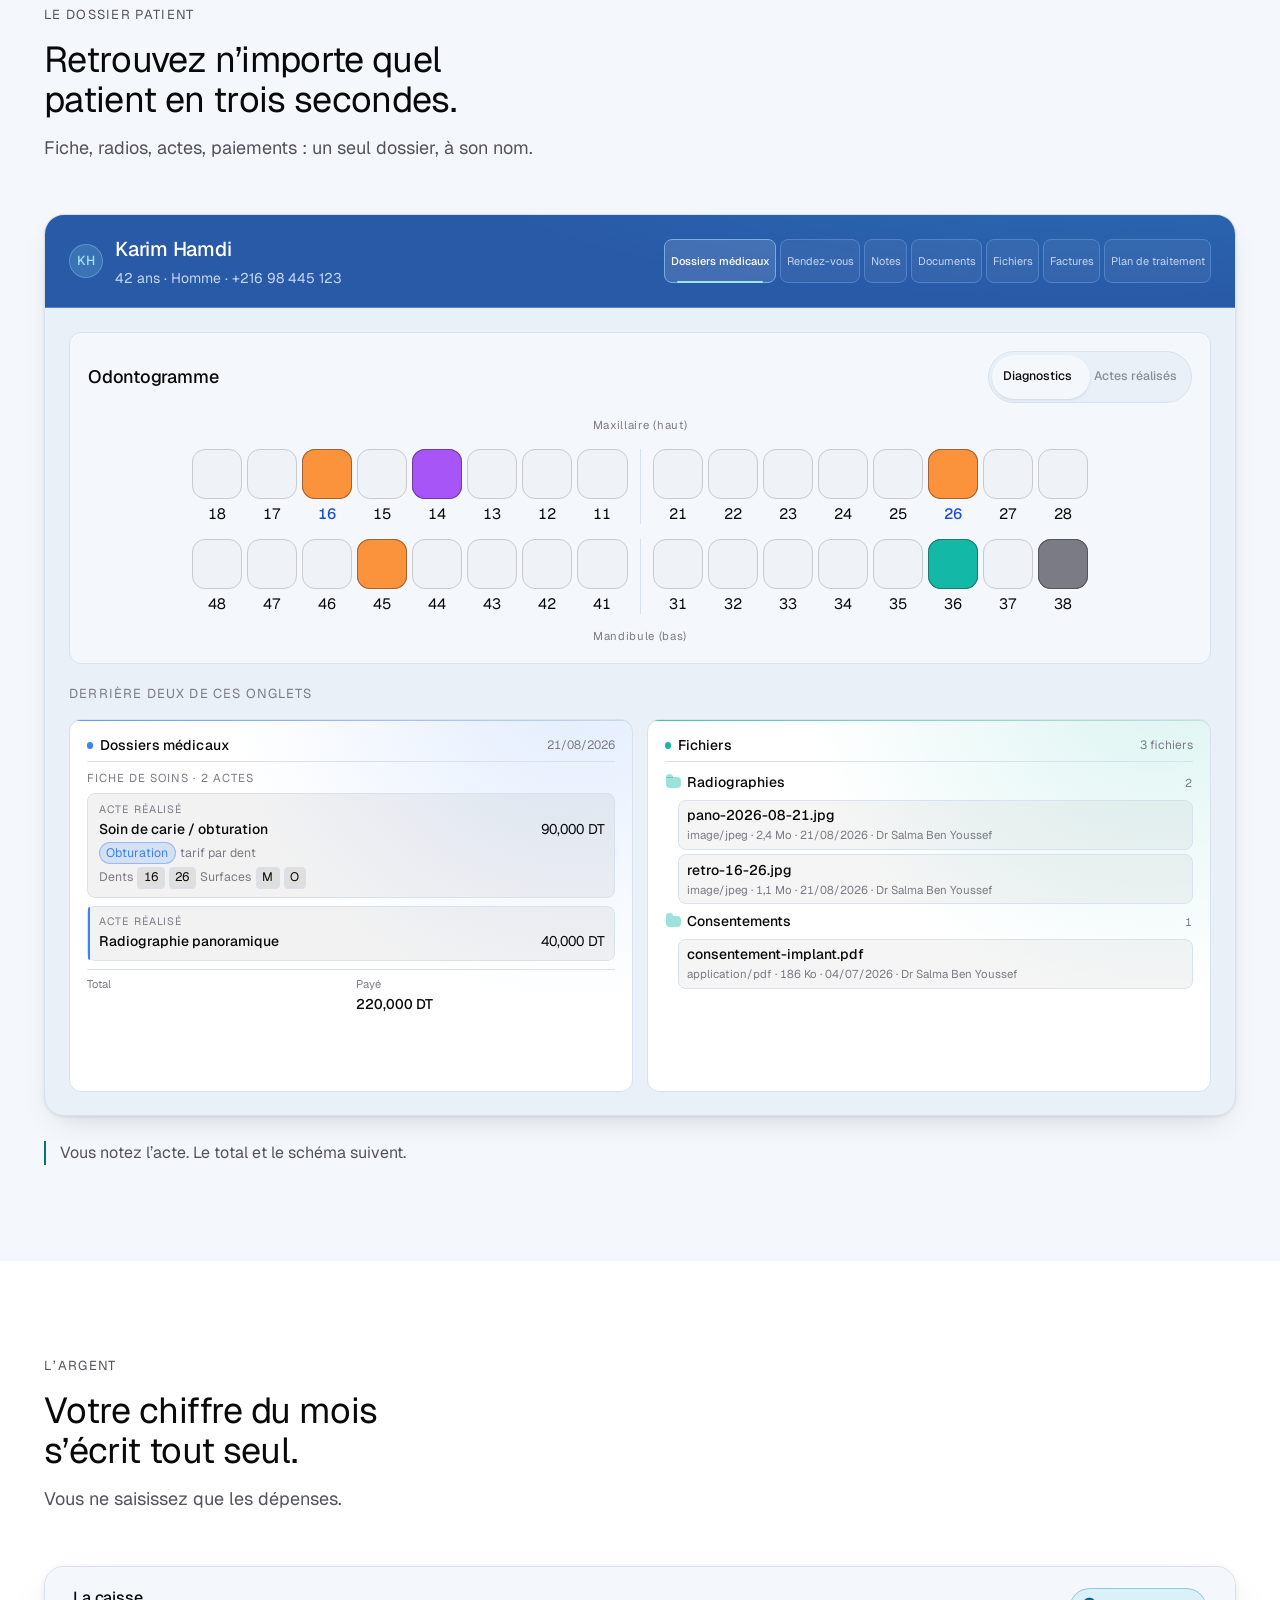
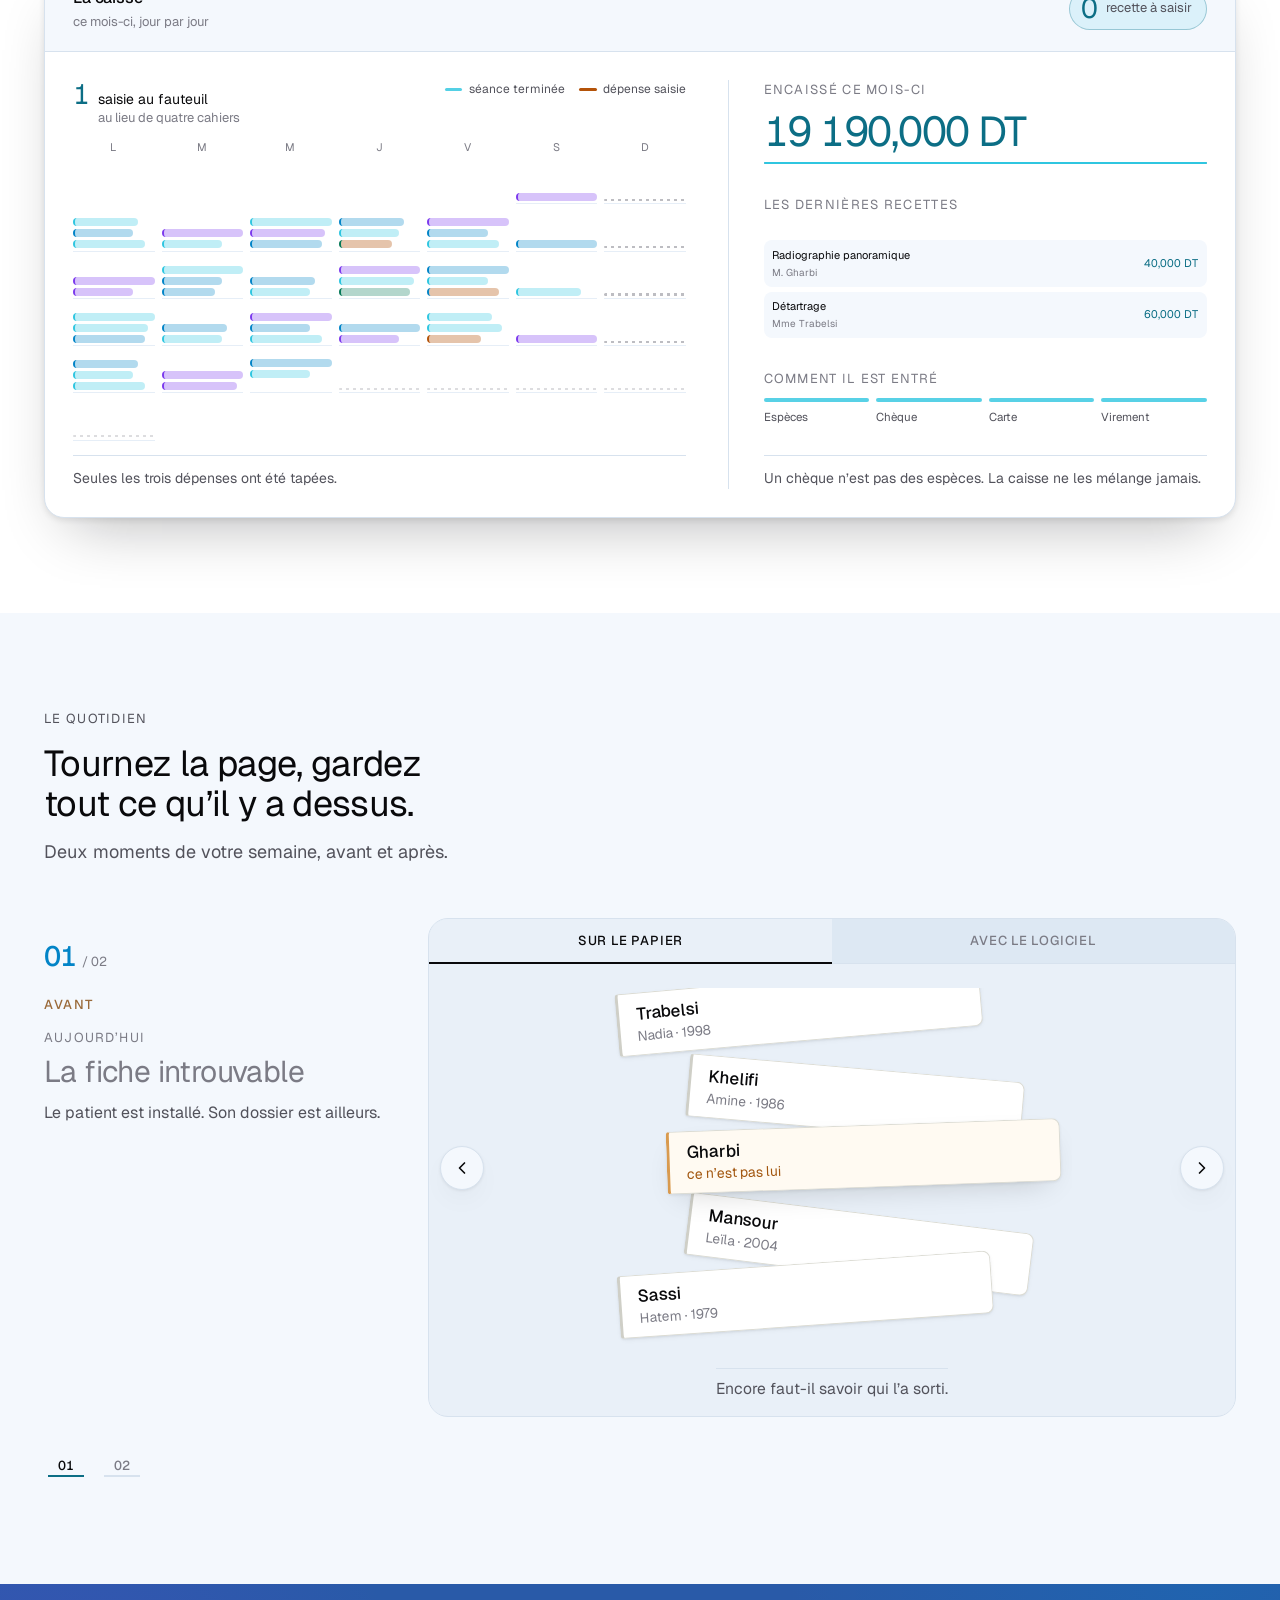
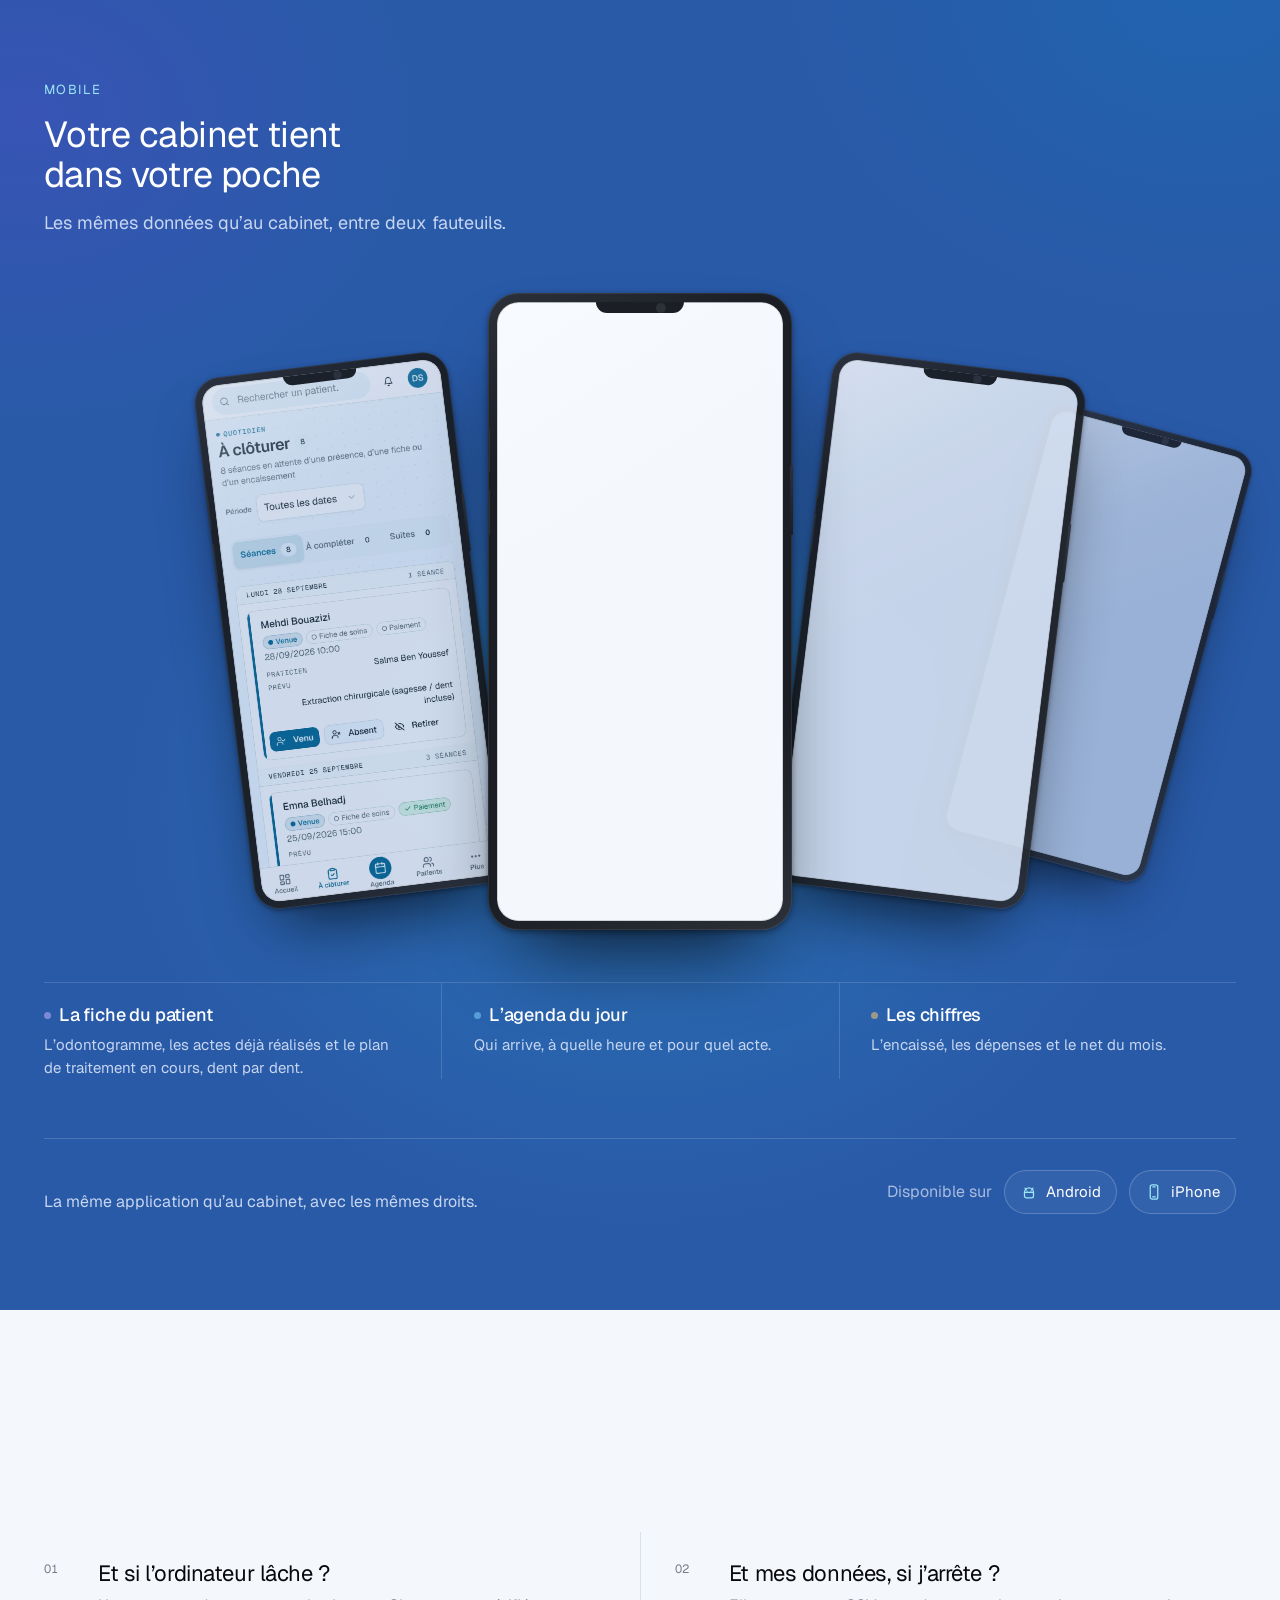
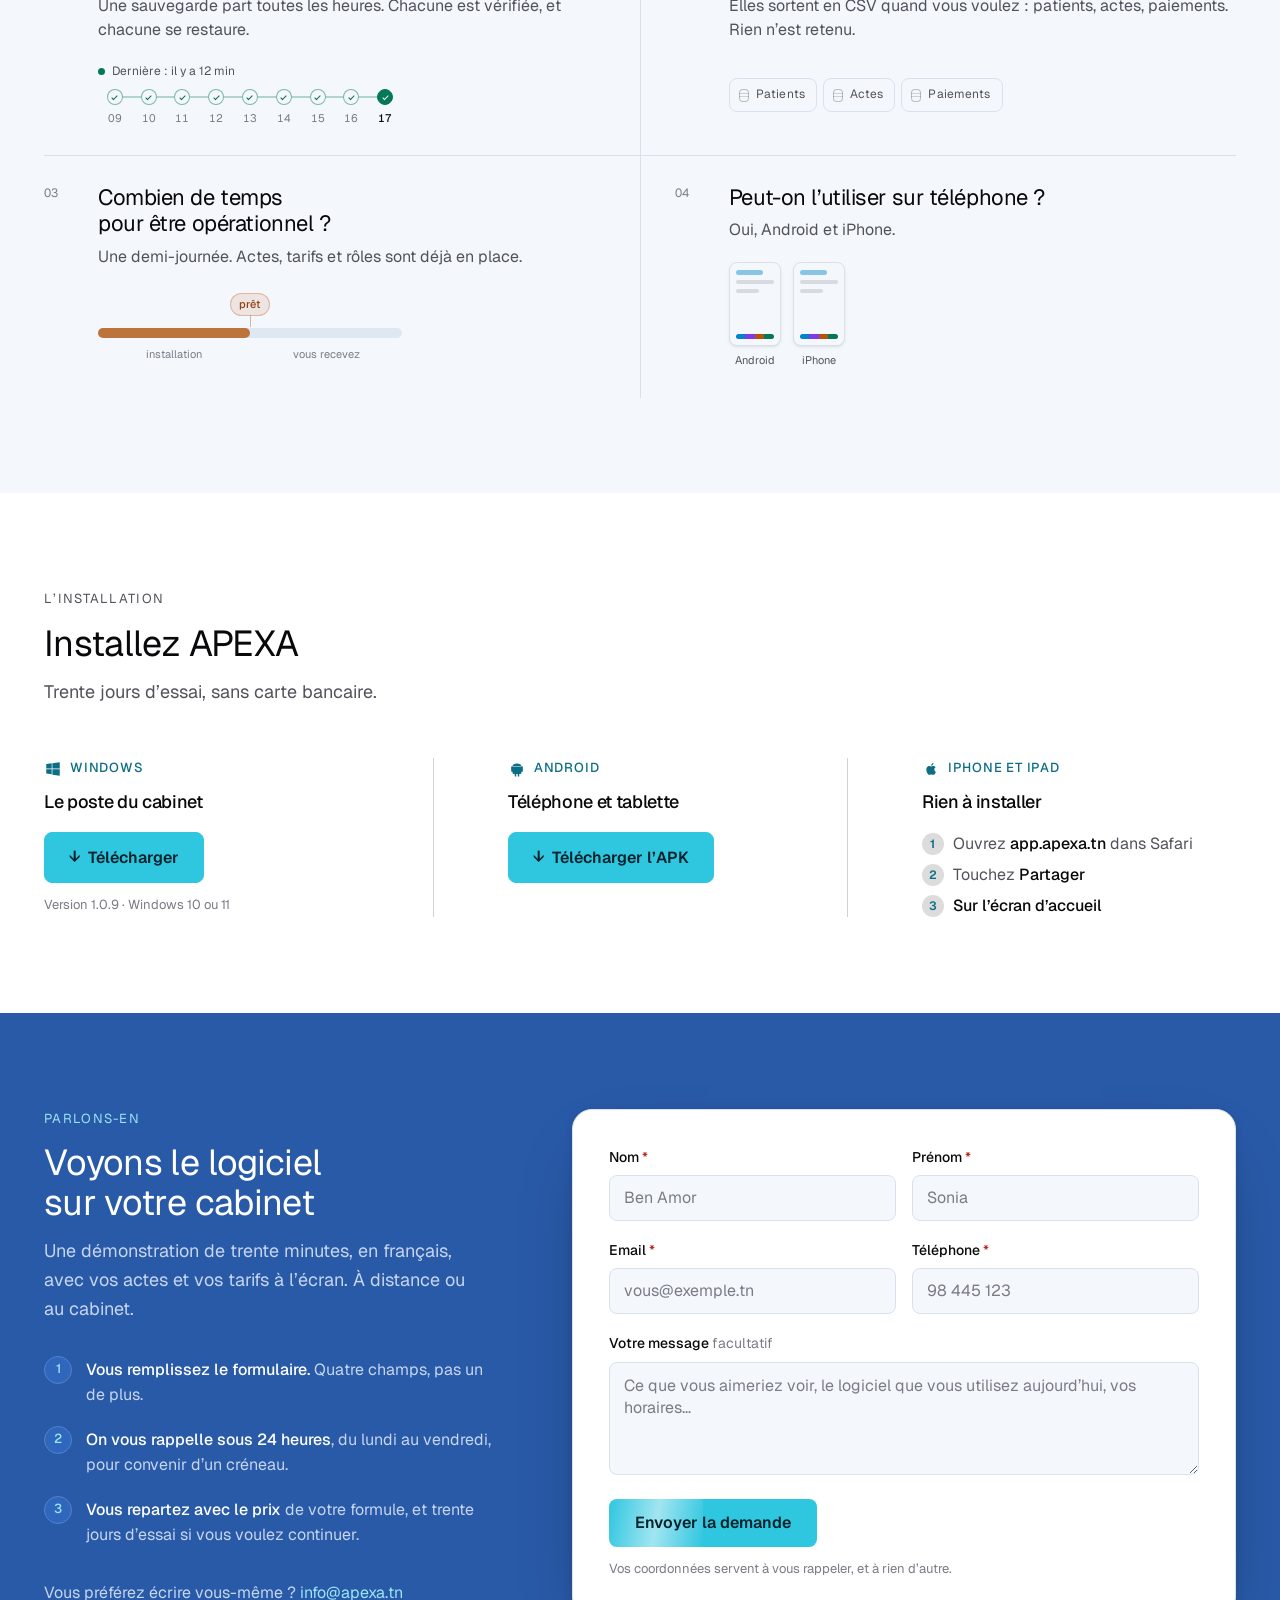
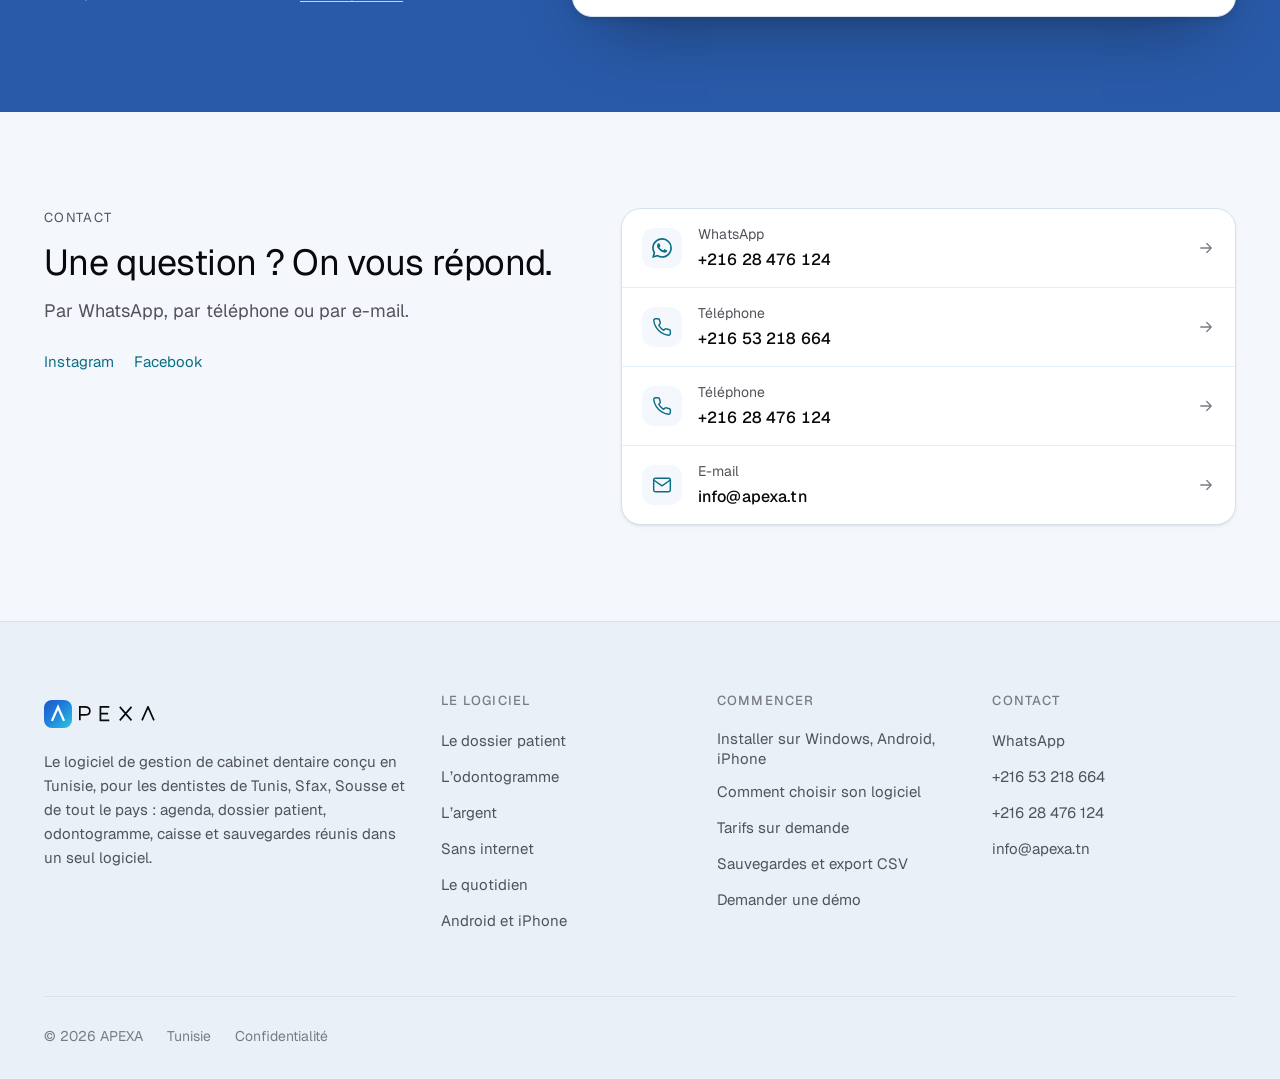
==== commit 8d55533c: "Page « Tutoriels » : les 8 vidéos « Premiers pas », et « Tutoriels » dans le menu" ====
--- a/index.html
+++ b/index.html
@@ -59,6 +59,7 @@
       <a href="#mobile" data-nav="mobile">Mobile</a>
       <a href="#faq" data-nav="faq">Questions</a>
       <a href="#telecharger" data-nav="telecharger">Installer</a>
+      <a href="tutoriels.html" data-nav="tutoriels">Tutoriels</a>
     </nav>
 
     
@@ -95,6 +96,7 @@
       <a href="#mobile">Mobile</a>
       <a href="#faq">Questions</a>
       <a href="#telecharger">Installer</a>
+      <a href="tutoriels.html">Tutoriels</a>
       <a href="#contact">Contact</a>
     </nav>
     <div class="drawer-actions">
--- a/assets/site.css
+++ b/assets/site.css
@@ -405,6 +405,7 @@
   transition: color var(--fast) var(--ease), background var(--fast) var(--ease);
 }
 .nav a:hover, .nav button:hover { background: rgb(255 255 255 / 0.08); }
+.nav a[aria-current="page"] { font-weight: 500; }
 .stuck .nav a, .stuck .nav button, .on-light .nav a, .on-light .nav button { color: var(--text); }
 .stuck .nav a:hover, .stuck .nav button:hover,
 .on-light .nav a:hover, .on-light .nav button:hover { background: var(--paper); }
@@ -458,7 +459,7 @@
 .drawer-actions .btn { width: 100%; }
 
 
-@media (min-width: 68rem) {
+@media (min-width: 74rem) {
   .nav { display: flex; }
   .burger { display: none; }
   .topbar-link { display: inline-flex; }
@@ -4094,3 +4095,70 @@
 
 
 @media (max-width: 47.99rem) { .footer { padding-block-end: 6.5rem; } }
+
+
+
+.tuto { display: grid; gap: clamp(1.25rem, 0.8rem + 1.6vw, 2rem); margin-top: clamp(2rem, 1.4rem + 2.4vw, 3.5rem); }
+@media (min-width: 62rem) {
+  .tuto { grid-template-columns: minmax(0, 1.75fr) minmax(0, 1fr); align-items: start; }
+  .tuto-player { position: sticky; top: 5.5rem; }
+}
+.tuto-player { display: grid; gap: 1rem; }
+.tuto-stage {
+  position: relative; aspect-ratio: 16 / 9; overflow: hidden;
+  border: 1px solid var(--rule); border-radius: var(--r-card); background: var(--film); box-shadow: var(--shadow-shot);
+}
+.tuto-stage img, .tuto-stage iframe { position: absolute; inset: 0; display: block; width: 100%; height: 100%; border: 0; object-fit: cover; }
+.tuto-play {
+  position: absolute; inset: 0; display: grid; place-items: center;
+  padding: 0; border: 0; background: rgb(9 9 11 / 0.18); color: var(--on-accent); cursor: pointer;
+  transition: background var(--fast) var(--ease);
+}
+.tuto-play[hidden] { display: none; }
+.tuto-disc {
+  display: grid; place-items: center; width: clamp(3.5rem, 2.6rem + 3.2vw, 5.25rem); aspect-ratio: 1;
+  border-radius: var(--r-pill); background: var(--accent); box-shadow: var(--glow-accent);
+  transition: transform var(--fast) var(--ease-out);
+}
+.tuto-disc svg { width: 42%; height: 42%; margin-inline-start: 8%; }
+@media (hover: hover) and (pointer: fine) {
+  .tuto-play:hover { background: rgb(9 9 11 / 0.08); }
+  .tuto-play:hover .tuto-disc { transform: scale(1.06); }
+}
+.tuto-play:active .tuto-disc { transform: scale(0.96); }
+.tuto-play:focus-visible { outline: 3px solid var(--accent); outline-offset: -3px; }
+
+.tuto-now { display: flex; align-items: flex-start; gap: 0.875rem; }
+.tuto-now-txt { display: grid; gap: 0.25rem; min-width: 0; }
+.tuto-now-txt > * { margin: 0; }
+.tuto-now h2 { font-size: var(--t-h3); font-weight: 500; line-height: 1.2; letter-spacing: -0.015em; }
+.tuto-now p { font-size: var(--t-small); line-height: 1.5; color: var(--text-muted); }
+.tuto-n {
+  display: grid; place-items: center; flex: none; width: 2.25rem; height: 2.25rem;
+  border-radius: var(--r-pill); background: var(--ink); color: var(--white); font-size: var(--t-sm); font-weight: 600;
+}
+.tuto-dur { margin-inline-start: auto; padding-top: 0.375rem; font-size: var(--t-sm); color: var(--text-muted); font-variant-numeric: tabular-nums; }
+
+.tuto-list { display: grid; gap: 0.375rem; margin: 0; padding: 0; list-style: none; }
+.tuto-item {
+  display: grid; grid-template-columns: clamp(7rem, 5.5rem + 5vw, 9rem) minmax(0, 1fr); gap: 0.875rem; align-items: center;
+  width: 100%; min-height: 2.75rem; padding: 0.5rem;
+  border: 1px solid transparent; border-radius: var(--r-med); background: transparent;
+  color: inherit; font: inherit; text-align: start; cursor: pointer;
+  transition: background var(--fast) var(--ease), border-color var(--fast) var(--ease);
+}
+@media (hover: hover) and (pointer: fine) { .tuto-item:hover { background: var(--page); } }
+.tuto-item[aria-current="true"] { border-color: var(--rule); background: var(--paper); }
+.tuto-item:focus-visible { outline: 2px solid var(--accent-ink); outline-offset: 2px; }
+.tuto-thumb { position: relative; overflow: hidden; aspect-ratio: 16 / 9; border-radius: var(--r-btn); background: var(--film); }
+.tuto-thumb img { display: block; width: 100%; height: 100%; object-fit: cover; }
+.tuto-time {
+  position: absolute; right: 0.3rem; bottom: 0.3rem; padding: 0.05rem 0.3rem;
+  border-radius: var(--r-xs); background: rgb(9 9 11 / 0.78); color: var(--white);
+  font-size: var(--t-2xs); font-weight: 500; font-variant-numeric: tabular-nums;
+}
+.tuto-meta { display: grid; gap: 0.125rem; min-width: 0; }
+.tuto-step { font-size: var(--t-2xs); font-weight: 600; letter-spacing: 0.06em; text-transform: uppercase; color: var(--accent-ink); }
+.tuto-meta b { font-size: var(--t-md); font-weight: 500; line-height: 1.3; }
+.tuto-line { font-size: var(--t-sm); line-height: 1.4; color: var(--text-muted); }
+@media (max-width: 35.99rem) { .tuto-line { display: none; } }
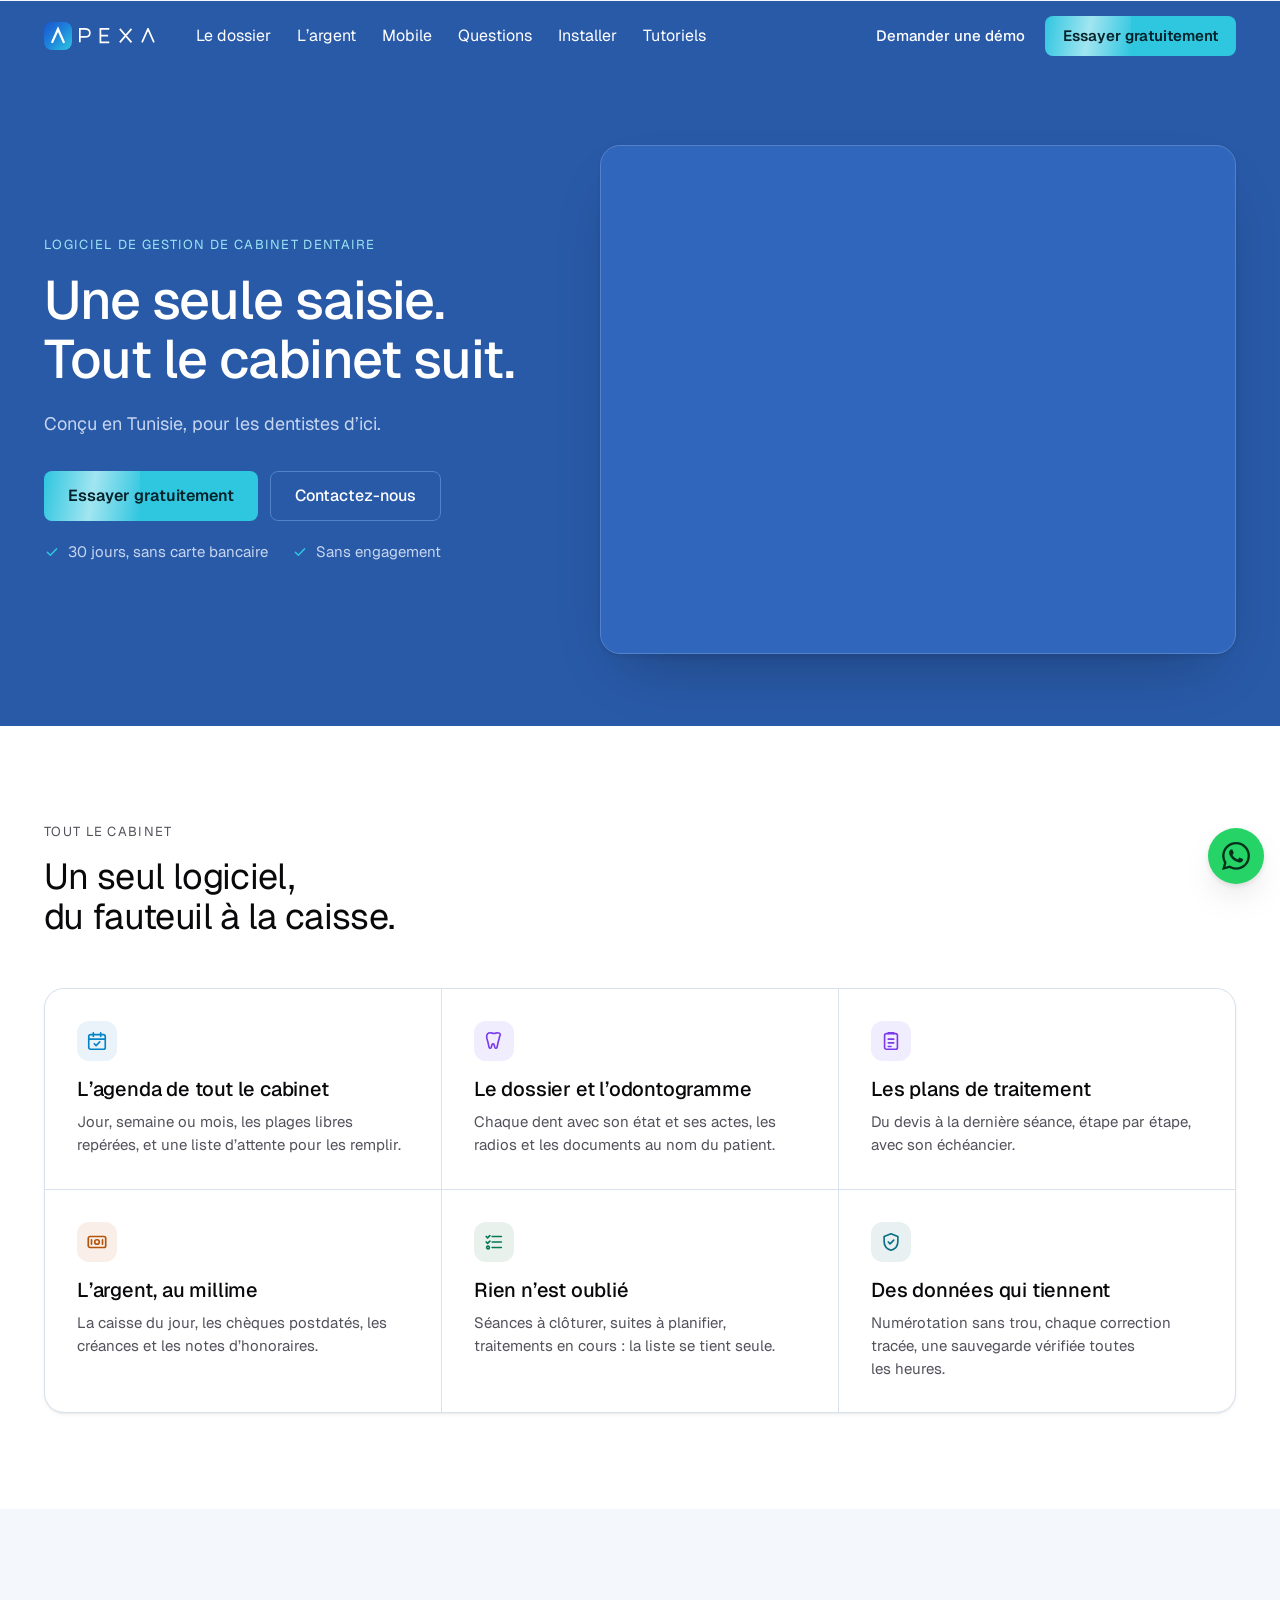
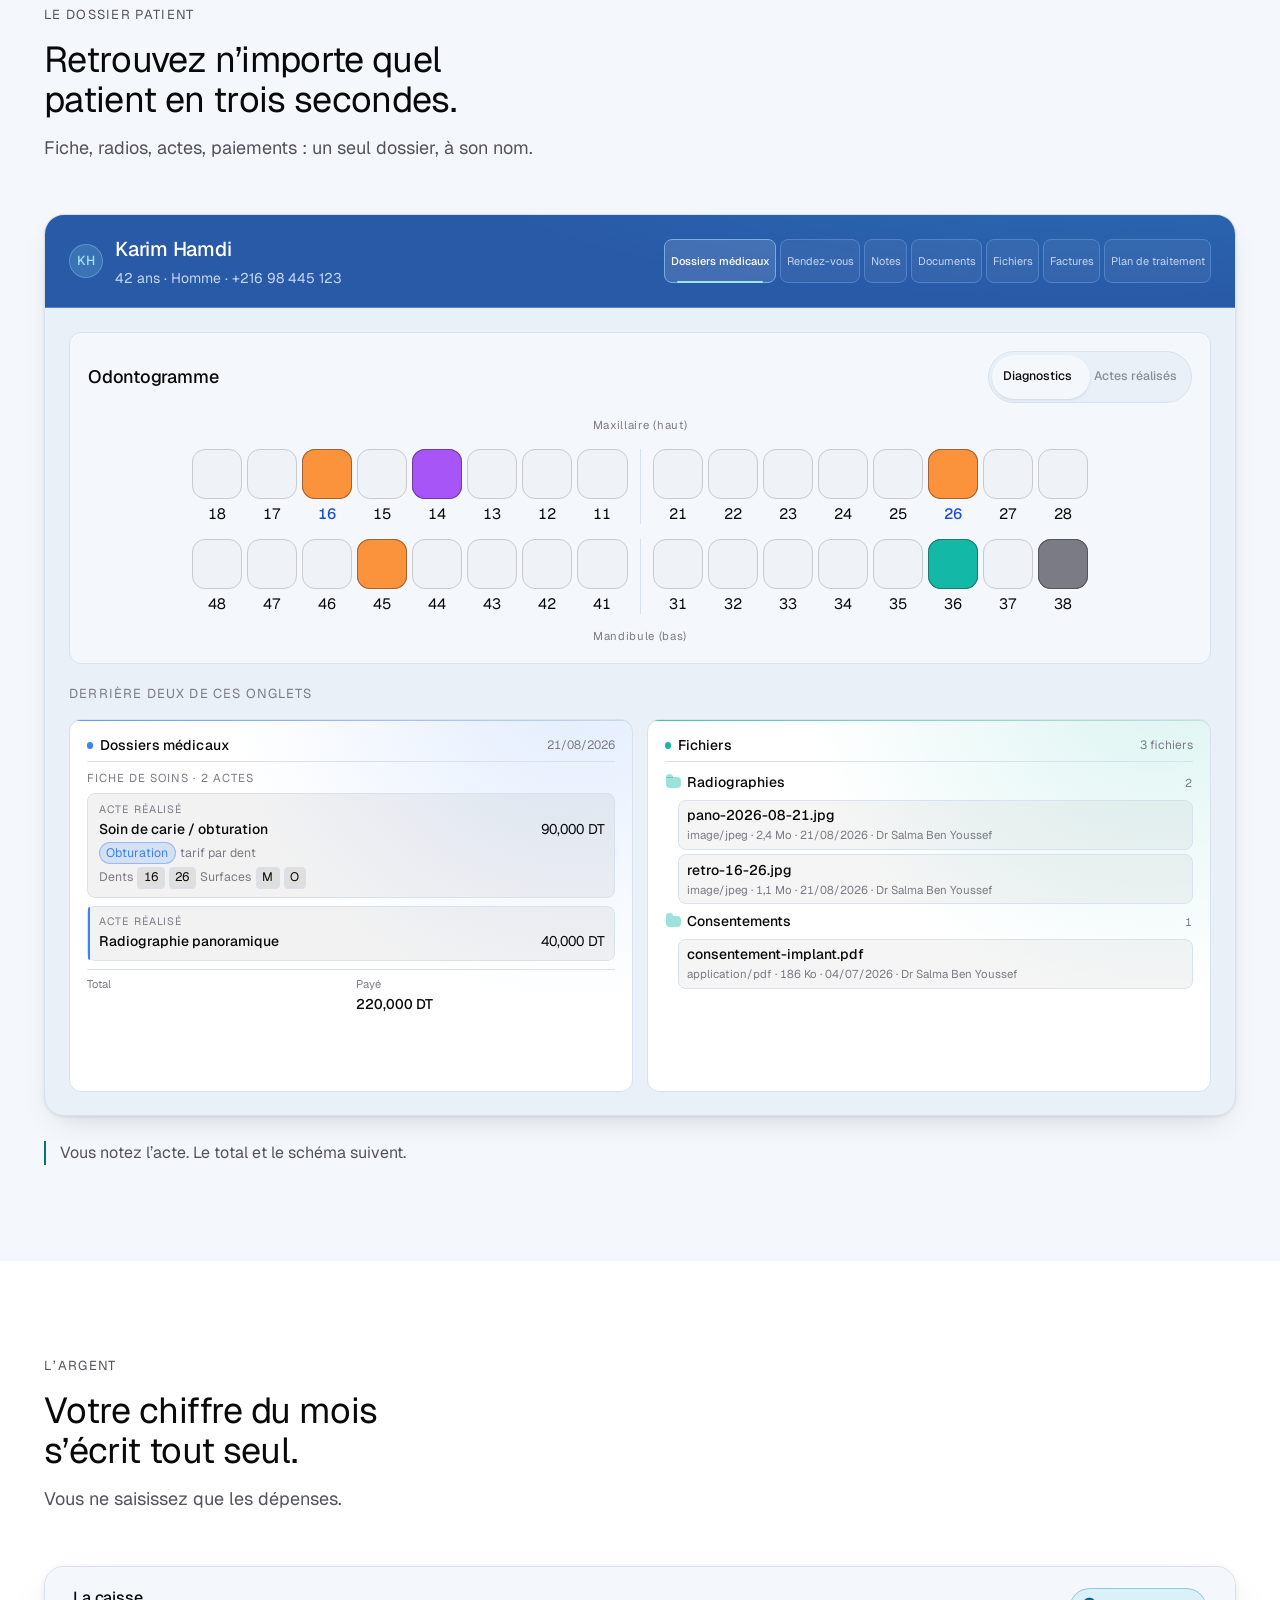
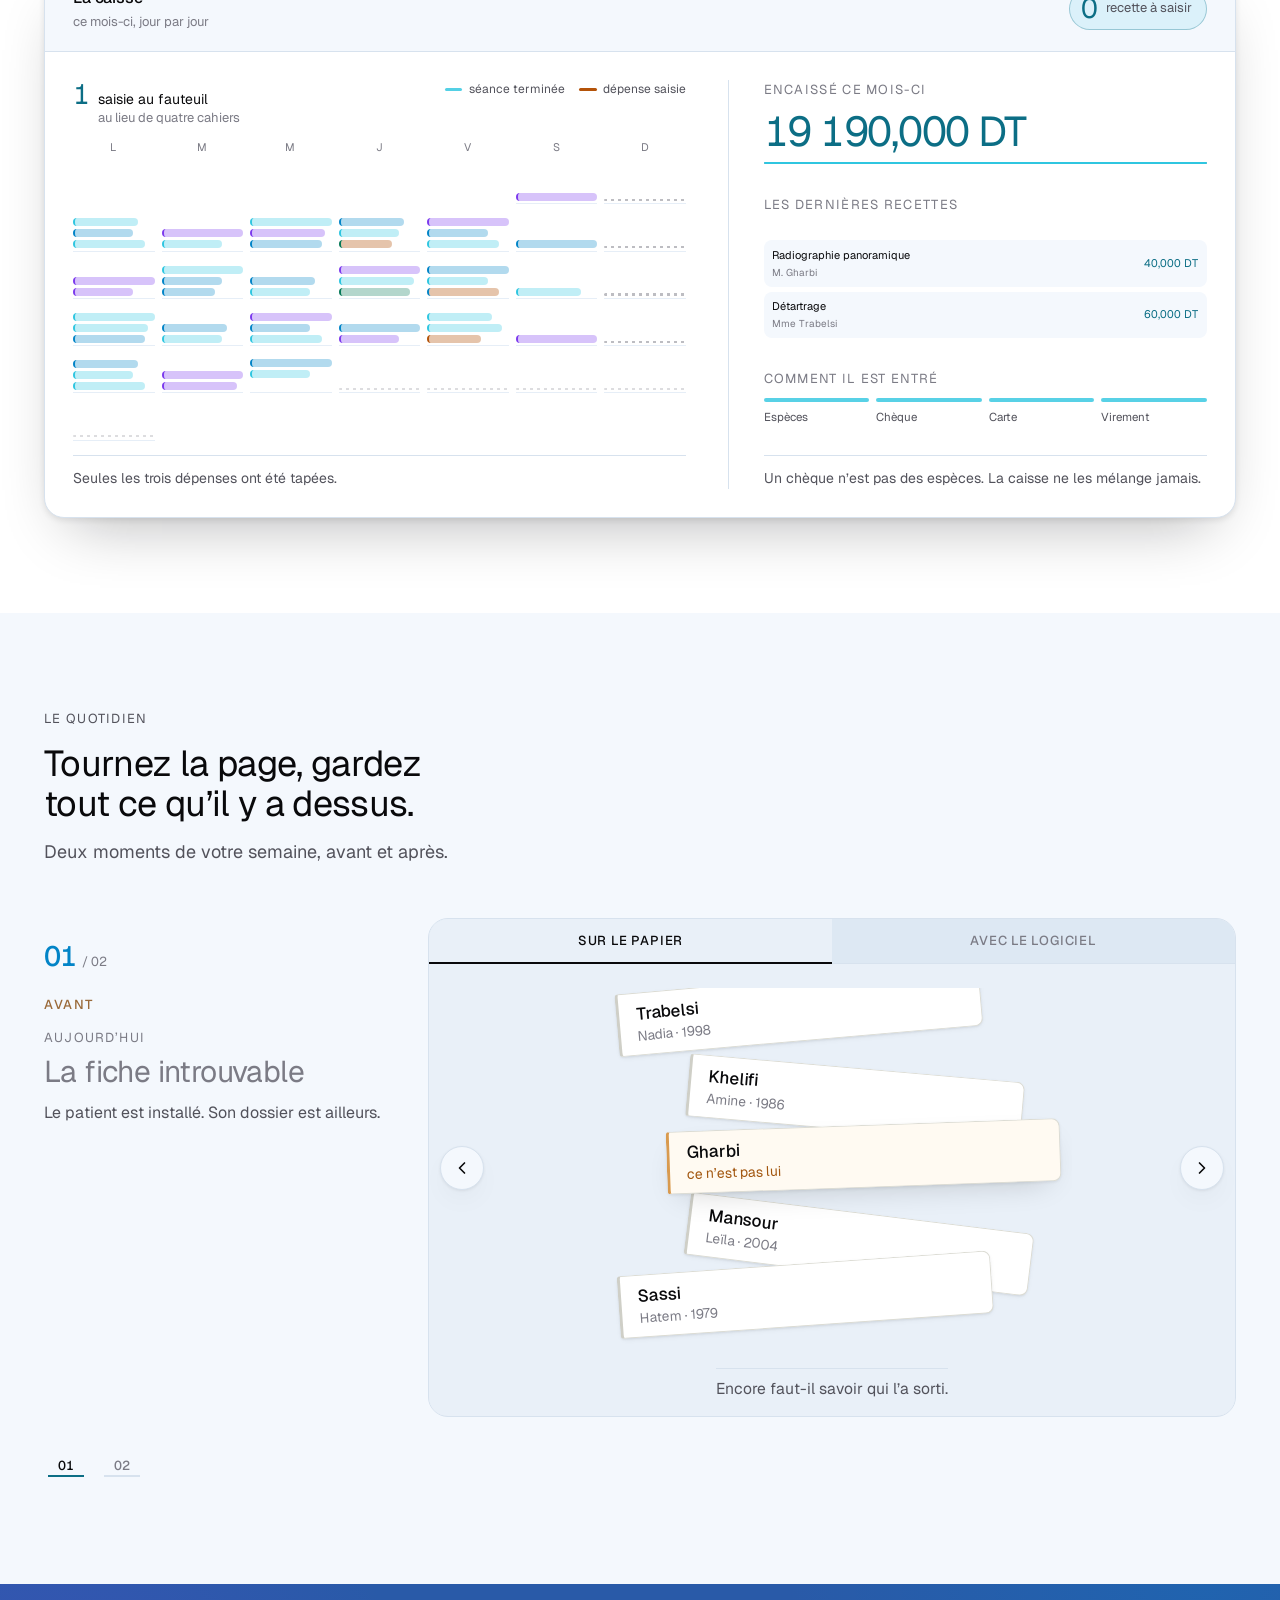
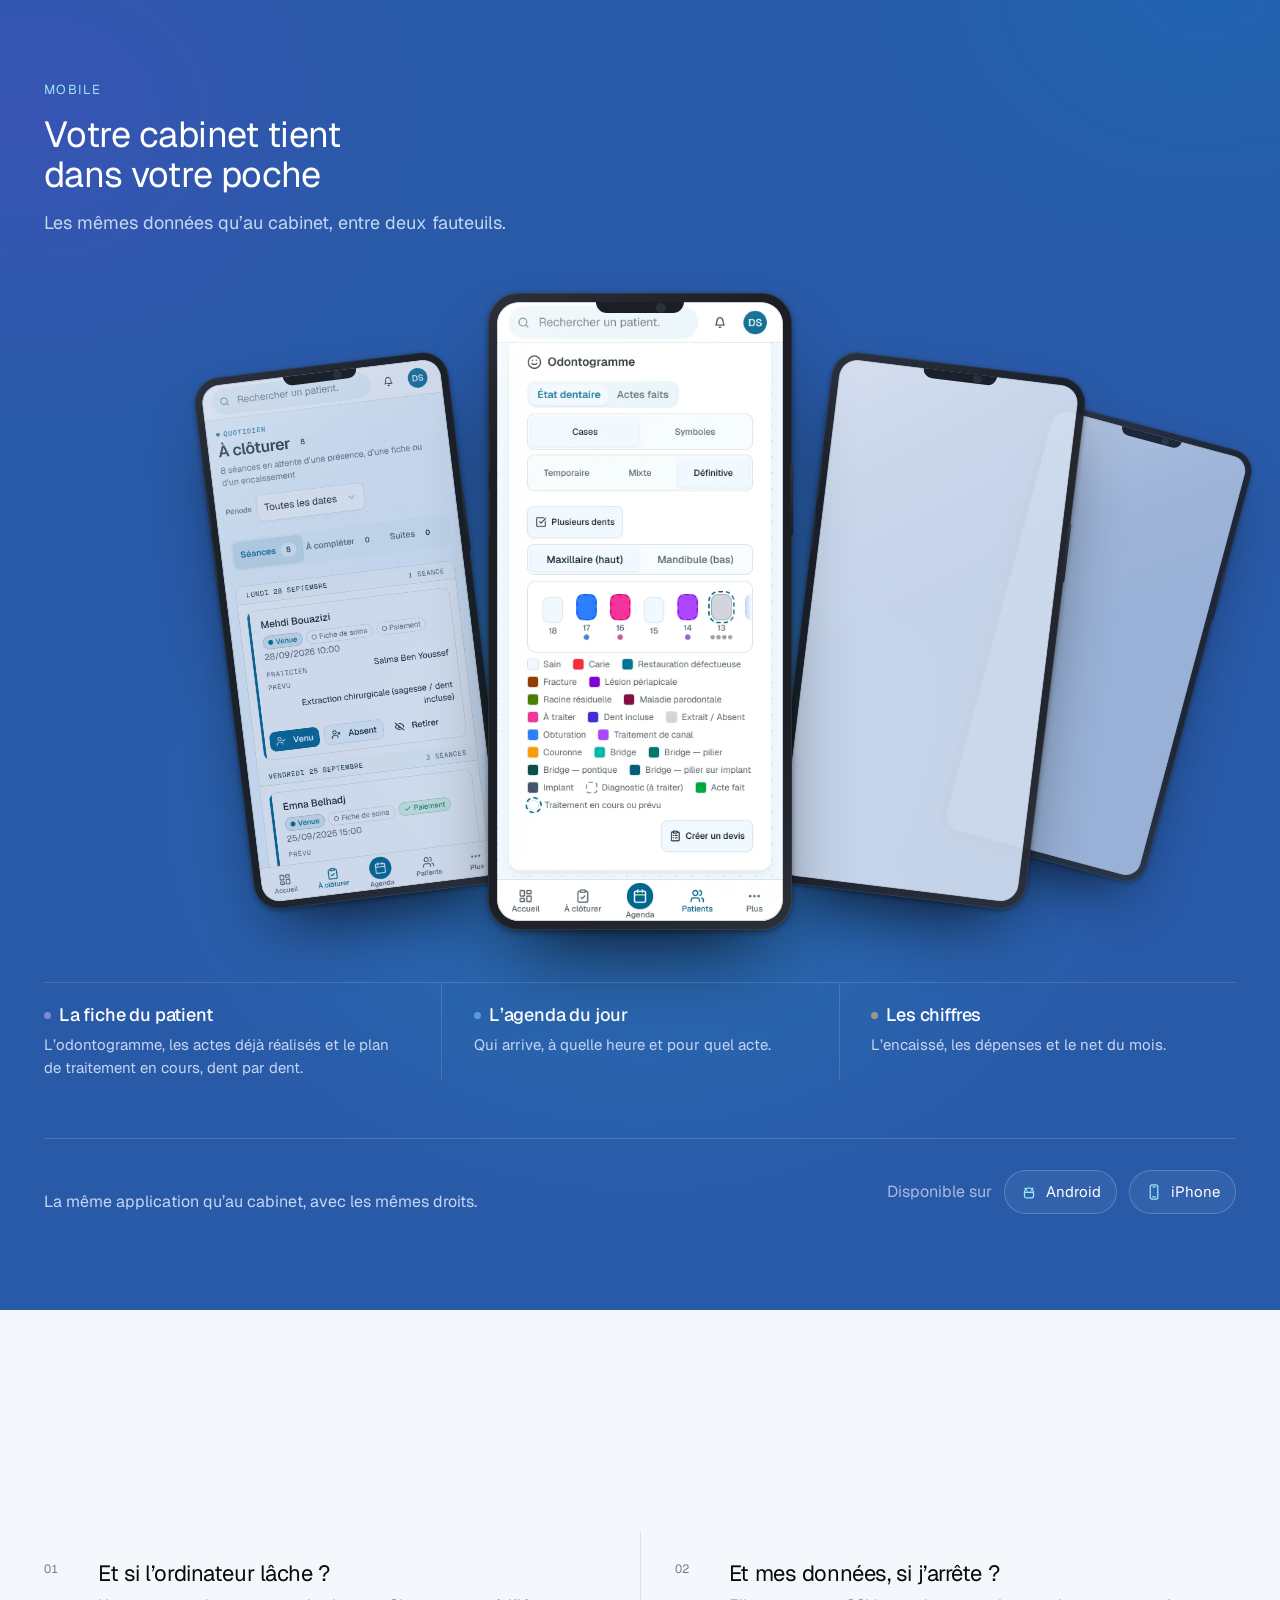
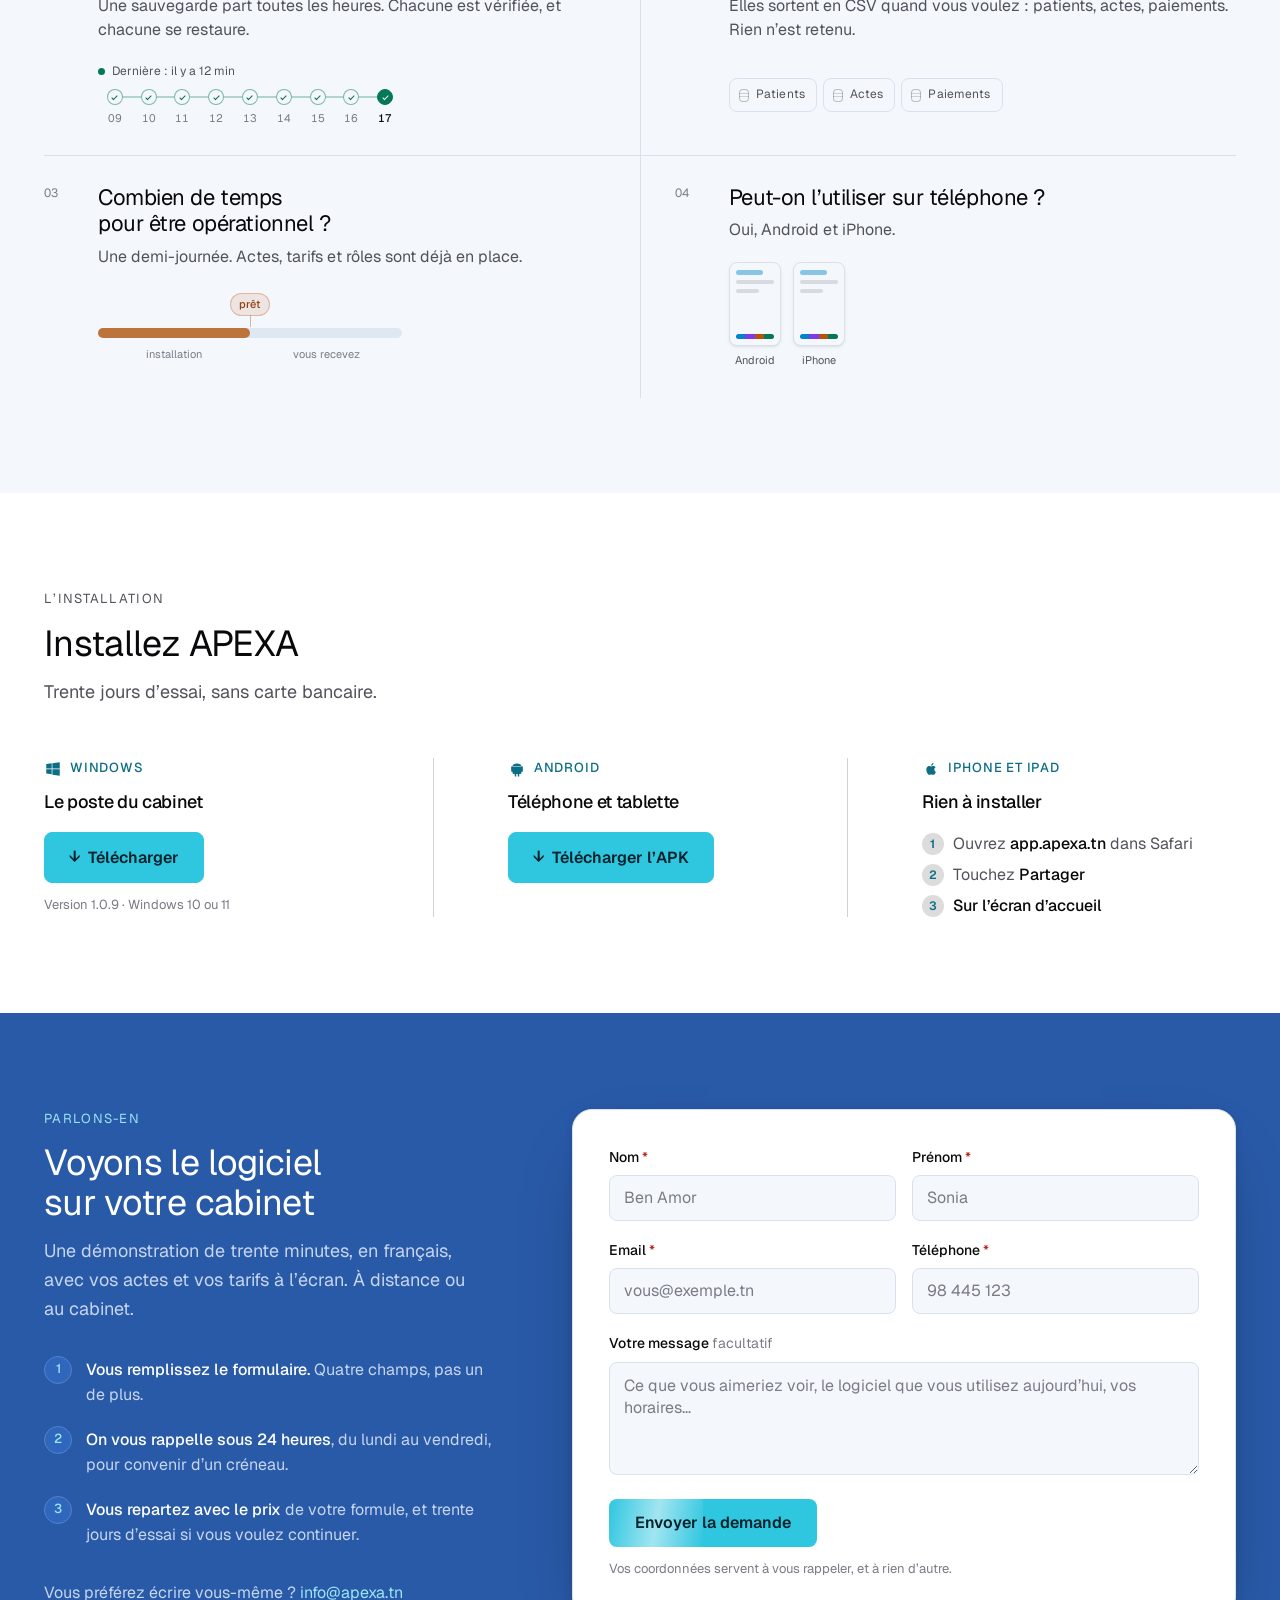
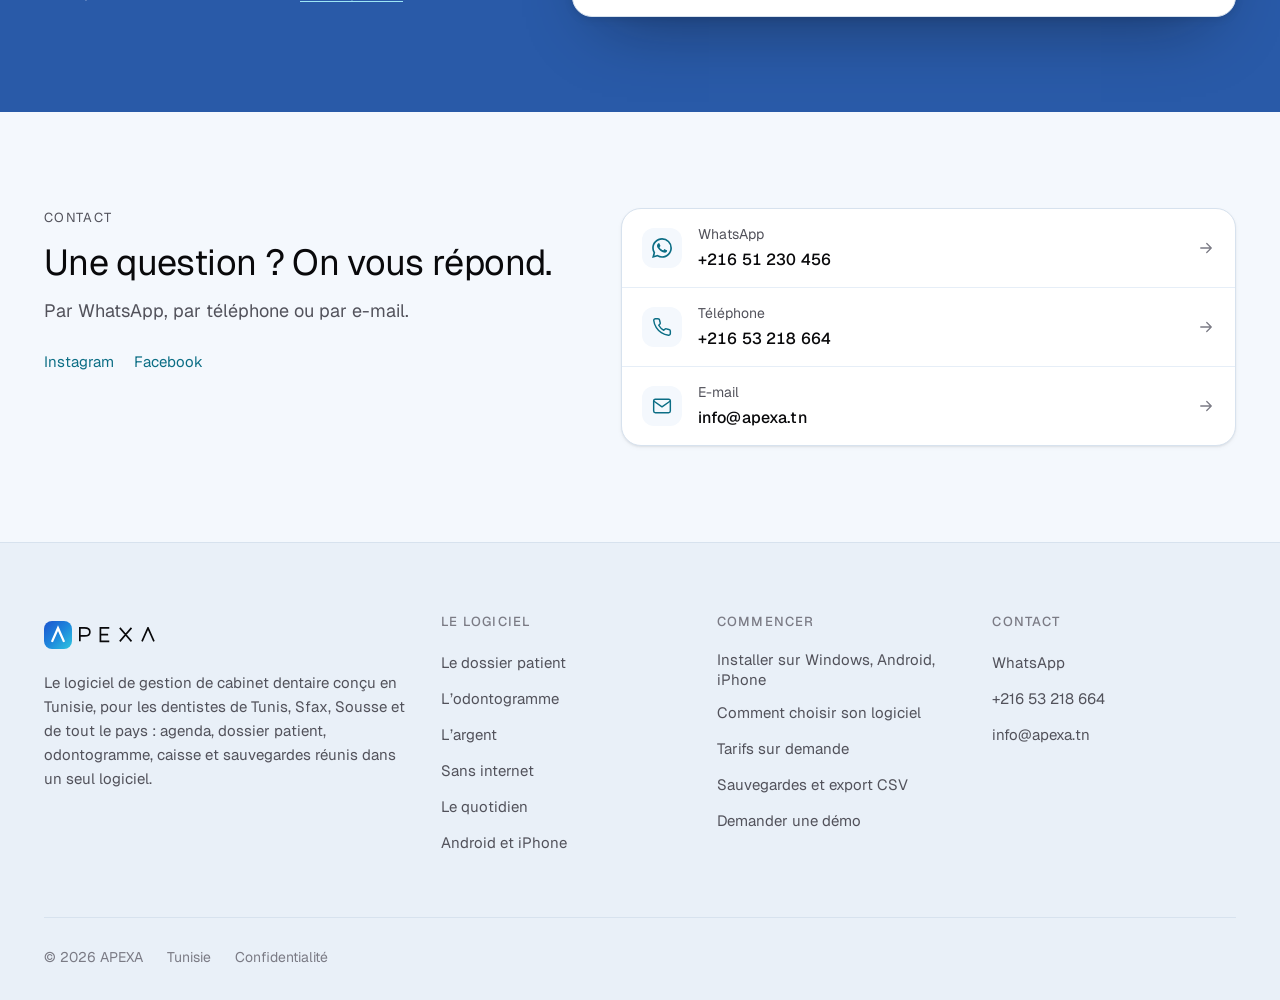
==== commit 25df4504: "WhatsApp au +216 51 230 456, un seul numéro d'appel (+216 53 218 664)" ====
--- a/index.html
+++ b/index.html
@@ -1042,9 +1042,9 @@
 
     <ul class="ct-list">
       <li>
-        <a class="ct-row" href="https://wa.me/21628476124?text=Bonjour%2C%20je%20voudrais%20en%20savoir%20plus%20sur%20APEXA." target="_blank" rel="noopener">
+        <a class="ct-row" href="https://wa.me/21651230456?text=Bonjour%2C%20je%20voudrais%20en%20savoir%20plus%20sur%20APEXA." target="_blank" rel="noopener">
           <span class="ct-ico" aria-hidden="true"><svg viewBox="0 0 24 24" fill="currentColor"><path d="M17.472 14.382c-.297-.149-1.758-.867-2.03-.967-.273-.099-.471-.148-.67.15-.197.297-.767.966-.94 1.164-.173.199-.347.223-.644.075-.297-.15-1.255-.463-2.39-1.475-.883-.788-1.48-1.761-1.653-2.059-.173-.297-.018-.458.13-.606.134-.133.298-.347.446-.52.149-.174.198-.298.298-.497.099-.198.05-.371-.025-.52-.075-.149-.669-1.612-.916-2.207-.242-.579-.487-.5-.669-.51-.173-.008-.371-.01-.57-.01-.198 0-.52.074-.792.372-.272.297-1.04 1.016-1.04 2.479 0 1.462 1.065 2.875 1.213 3.074.149.198 2.096 3.2 5.077 4.487.709.306 1.262.489 1.694.625.712.227 1.36.195 1.871.118.571-.085 1.758-.719 2.006-1.413.248-.694.248-1.289.173-1.413-.074-.124-.272-.198-.57-.347m-5.421 7.403h-.004a9.87 9.87 0 01-5.031-1.378l-.361-.214-3.741.982.998-3.648-.235-.374a9.86 9.86 0 01-1.51-5.26c.001-5.45 4.436-9.884 9.888-9.884 2.64 0 5.122 1.03 6.988 2.898a9.825 9.825 0 012.893 6.994c-.003 5.45-4.437 9.884-9.885 9.884m8.413-18.297A11.815 11.815 0 0012.05 0C5.495 0 .16 5.335.157 11.892c0 2.096.547 4.142 1.588 5.945L.057 24l6.305-1.654a11.882 11.882 0 005.683 1.448h.005c6.554 0 11.89-5.335 11.893-11.893a11.821 11.821 0 00-3.48-8.413Z"/></svg></span>
-          <span class="ct-txt"><span class="ct-k">WhatsApp</span><span class="ct-v">+216 28 476 124</span></span>
+          <span class="ct-txt"><span class="ct-k">WhatsApp</span><span class="ct-v">+216 51 230 456</span></span>
           <svg class="ct-go" viewBox="0 0 24 24" fill="none" stroke="currentColor" stroke-width="1.75" stroke-linecap="round" stroke-linejoin="round" aria-hidden="true"><path d="M5 12h14M13 6l6 6-6 6"/></svg>
         </a>
       </li>
@@ -1052,13 +1052,6 @@
         <a class="ct-row" href="tel:+21653218664">
           <span class="ct-ico" aria-hidden="true"><svg viewBox="0 0 24 24" fill="none" stroke="currentColor" stroke-width="1.75" stroke-linecap="round" stroke-linejoin="round"><path d="M22 16.92v3a2 2 0 0 1-2.18 2 19.79 19.79 0 0 1-8.63-3.07 19.5 19.5 0 0 1-6-6 19.79 19.79 0 0 1-3.07-8.67A2 2 0 0 1 4.11 2h3a2 2 0 0 1 2 1.72 12.84 12.84 0 0 0 .7 2.81 2 2 0 0 1-.45 2.11L8.09 9.91a16 16 0 0 0 6 6l1.27-1.27a2 2 0 0 1 2.11-.45 12.84 12.84 0 0 0 2.81.7A2 2 0 0 1 22 16.92z"/></svg></span>
           <span class="ct-txt"><span class="ct-k">Téléphone</span><span class="ct-v">+216 53 218 664</span></span>
-          <svg class="ct-go" viewBox="0 0 24 24" fill="none" stroke="currentColor" stroke-width="1.75" stroke-linecap="round" stroke-linejoin="round" aria-hidden="true"><path d="M5 12h14M13 6l6 6-6 6"/></svg>
-        </a>
-      </li>
-      <li>
-        <a class="ct-row" href="tel:+21628476124">
-          <span class="ct-ico" aria-hidden="true"><svg viewBox="0 0 24 24" fill="none" stroke="currentColor" stroke-width="1.75" stroke-linecap="round" stroke-linejoin="round"><path d="M22 16.92v3a2 2 0 0 1-2.18 2 19.79 19.79 0 0 1-8.63-3.07 19.5 19.5 0 0 1-6-6 19.79 19.79 0 0 1-3.07-8.67A2 2 0 0 1 4.11 2h3a2 2 0 0 1 2 1.72 12.84 12.84 0 0 0 .7 2.81 2 2 0 0 1-.45 2.11L8.09 9.91a16 16 0 0 0 6 6l1.27-1.27a2 2 0 0 1 2.11-.45 12.84 12.84 0 0 0 2.81.7A2 2 0 0 1 22 16.92z"/></svg></span>
-          <span class="ct-txt"><span class="ct-k">Téléphone</span><span class="ct-v">+216 28 476 124</span></span>
           <svg class="ct-go" viewBox="0 0 24 24" fill="none" stroke="currentColor" stroke-width="1.75" stroke-linecap="round" stroke-linejoin="round" aria-hidden="true"><path d="M5 12h14M13 6l6 6-6 6"/></svg>
         </a>
       </li>
@@ -1116,9 +1109,8 @@
       <div>
         <h4>Contact</h4>
         <ul>
-          <li><a href="https://wa.me/21628476124?text=Bonjour%2C%20je%20voudrais%20en%20savoir%20plus%20sur%20APEXA." target="_blank" rel="noopener">WhatsApp</a></li>
+          <li><a href="https://wa.me/21651230456?text=Bonjour%2C%20je%20voudrais%20en%20savoir%20plus%20sur%20APEXA." target="_blank" rel="noopener">WhatsApp</a></li>
           <li><a href="tel:+21653218664">+216 53 218 664</a></li>
-          <li><a href="tel:+21628476124">+216 28 476 124</a></li>
           <li><a href="mailto:info@apexa.tn">info@apexa.tn</a></li>
         </ul>
       </div>
@@ -1144,7 +1136,7 @@
         <svg viewBox="0 0 24 24" fill="none" stroke="currentColor" stroke-width="2" stroke-linecap="round" aria-hidden="true"><path d="M6 6l12 12M18 6L6 18"/></svg>
       </button>
     </div>
-    <a class="wa-go" href="https://wa.me/21628476124?text=Bonjour%2C%20je%20voudrais%20en%20savoir%20plus%20sur%20APEXA." target="_blank" rel="noopener">
+    <a class="wa-go" href="https://wa.me/21651230456?text=Bonjour%2C%20je%20voudrais%20en%20savoir%20plus%20sur%20APEXA." target="_blank" rel="noopener">
       <svg viewBox="0 0 24 24" fill="currentColor" aria-hidden="true"><path d="M17.472 14.382c-.297-.149-1.758-.867-2.03-.967-.273-.099-.471-.148-.67.15-.197.297-.767.966-.94 1.164-.173.199-.347.223-.644.075-.297-.15-1.255-.463-2.39-1.475-.883-.788-1.48-1.761-1.653-2.059-.173-.297-.018-.458.13-.606.134-.133.298-.347.446-.52.149-.174.198-.298.298-.497.099-.198.05-.371-.025-.52-.075-.149-.669-1.612-.916-2.207-.242-.579-.487-.5-.669-.51-.173-.008-.371-.01-.57-.01-.198 0-.52.074-.792.372-.272.297-1.04 1.016-1.04 2.479 0 1.462 1.065 2.875 1.213 3.074.149.198 2.096 3.2 5.077 4.487.709.306 1.262.489 1.694.625.712.227 1.36.195 1.871.118.571-.085 1.758-.719 2.006-1.413.248-.694.248-1.289.173-1.413-.074-.124-.272-.198-.57-.347m-5.421 7.403h-.004a9.87 9.87 0 01-5.031-1.378l-.361-.214-3.741.982.998-3.648-.235-.374a9.86 9.86 0 01-1.51-5.26c.001-5.45 4.436-9.884 9.888-9.884 2.64 0 5.122 1.03 6.988 2.898a9.825 9.825 0 012.893 6.994c-.003 5.45-4.437 9.884-9.885 9.884m8.413-18.297A11.815 11.815 0 0012.05 0C5.495 0 .16 5.335.157 11.892c0 2.096.547 4.142 1.588 5.945L.057 24l6.305-1.654a11.882 11.882 0 005.683 1.448h.005c6.554 0 11.89-5.335 11.893-11.893a11.821 11.821 0 00-3.48-8.413Z"/></svg>
       Écrire sur WhatsApp
     </a>
@@ -1152,16 +1144,12 @@
       <svg viewBox="0 0 24 24" fill="none" stroke="currentColor" stroke-width="2" stroke-linecap="round" stroke-linejoin="round" aria-hidden="true"><path d="M22 16.92v3a2 2 0 0 1-2.18 2 19.79 19.79 0 0 1-8.63-3.07 19.5 19.5 0 0 1-6-6 19.79 19.79 0 0 1-3.07-8.67A2 2 0 0 1 4.11 2h3a2 2 0 0 1 2 1.72 12.84 12.84 0 0 0 .7 2.81 2 2 0 0 1-.45 2.11L8.09 9.91a16 16 0 0 0 6 6l1.27-1.27a2 2 0 0 1 2.11-.45 12.84 12.84 0 0 0 2.81.7A2 2 0 0 1 22 16.92z"/></svg>
       <span>Appeler le <b>+216 53 218 664</b></span>
     </a>
-    <a class="wa-row" href="tel:+21628476124">
-      <svg viewBox="0 0 24 24" fill="none" stroke="currentColor" stroke-width="2" stroke-linecap="round" stroke-linejoin="round" aria-hidden="true"><path d="M22 16.92v3a2 2 0 0 1-2.18 2 19.79 19.79 0 0 1-8.63-3.07 19.5 19.5 0 0 1-6-6 19.79 19.79 0 0 1-3.07-8.67A2 2 0 0 1 4.11 2h3a2 2 0 0 1 2 1.72 12.84 12.84 0 0 0 .7 2.81 2 2 0 0 1-.45 2.11L8.09 9.91a16 16 0 0 0 6 6l1.27-1.27a2 2 0 0 1 2.11-.45 12.84 12.84 0 0 0 2.81.7A2 2 0 0 1 22 16.92z"/></svg>
-      <span>Appeler le <b>+216 28 476 124</b></span>
-    </a>
     <a class="wa-row" href="mailto:info@apexa.tn">
       <svg viewBox="0 0 24 24" fill="none" stroke="currentColor" stroke-width="2" stroke-linecap="round" stroke-linejoin="round" aria-hidden="true"><rect x="2" y="4" width="20" height="16" rx="2"/><path d="m22 6-10 7L2 6"/></svg>
       <span>info@apexa.tn</span>
     </a>
   </div>
-  <a class="wa-fab" id="wa-fab" href="https://wa.me/21628476124?text=Bonjour%2C%20je%20voudrais%20en%20savoir%20plus%20sur%20APEXA." target="_blank" rel="noopener">
+  <a class="wa-fab" id="wa-fab" href="https://wa.me/21651230456?text=Bonjour%2C%20je%20voudrais%20en%20savoir%20plus%20sur%20APEXA." target="_blank" rel="noopener">
     <span class="sr-only">Nous contacter</span>
     <svg viewBox="0 0 24 24" fill="currentColor" aria-hidden="true"><path d="M17.472 14.382c-.297-.149-1.758-.867-2.03-.967-.273-.099-.471-.148-.67.15-.197.297-.767.966-.94 1.164-.173.199-.347.223-.644.075-.297-.15-1.255-.463-2.39-1.475-.883-.788-1.48-1.761-1.653-2.059-.173-.297-.018-.458.13-.606.134-.133.298-.347.446-.52.149-.174.198-.298.298-.497.099-.198.05-.371-.025-.52-.075-.149-.669-1.612-.916-2.207-.242-.579-.487-.5-.669-.51-.173-.008-.371-.01-.57-.01-.198 0-.52.074-.792.372-.272.297-1.04 1.016-1.04 2.479 0 1.462 1.065 2.875 1.213 3.074.149.198 2.096 3.2 5.077 4.487.709.306 1.262.489 1.694.625.712.227 1.36.195 1.871.118.571-.085 1.758-.719 2.006-1.413.248-.694.248-1.289.173-1.413-.074-.124-.272-.198-.57-.347m-5.421 7.403h-.004a9.87 9.87 0 01-5.031-1.378l-.361-.214-3.741.982.998-3.648-.235-.374a9.86 9.86 0 01-1.51-5.26c.001-5.45 4.436-9.884 9.888-9.884 2.64 0 5.122 1.03 6.988 2.898a9.825 9.825 0 012.893 6.994c-.003 5.45-4.437 9.884-9.885 9.884m8.413-18.297A11.815 11.815 0 0012.05 0C5.495 0 .16 5.335.157 11.892c0 2.096.547 4.142 1.588 5.945L.057 24l6.305-1.654a11.882 11.882 0 005.683 1.448h.005c6.554 0 11.89-5.335 11.893-11.893a11.821 11.821 0 00-3.48-8.413Z"/></svg>
   </a>
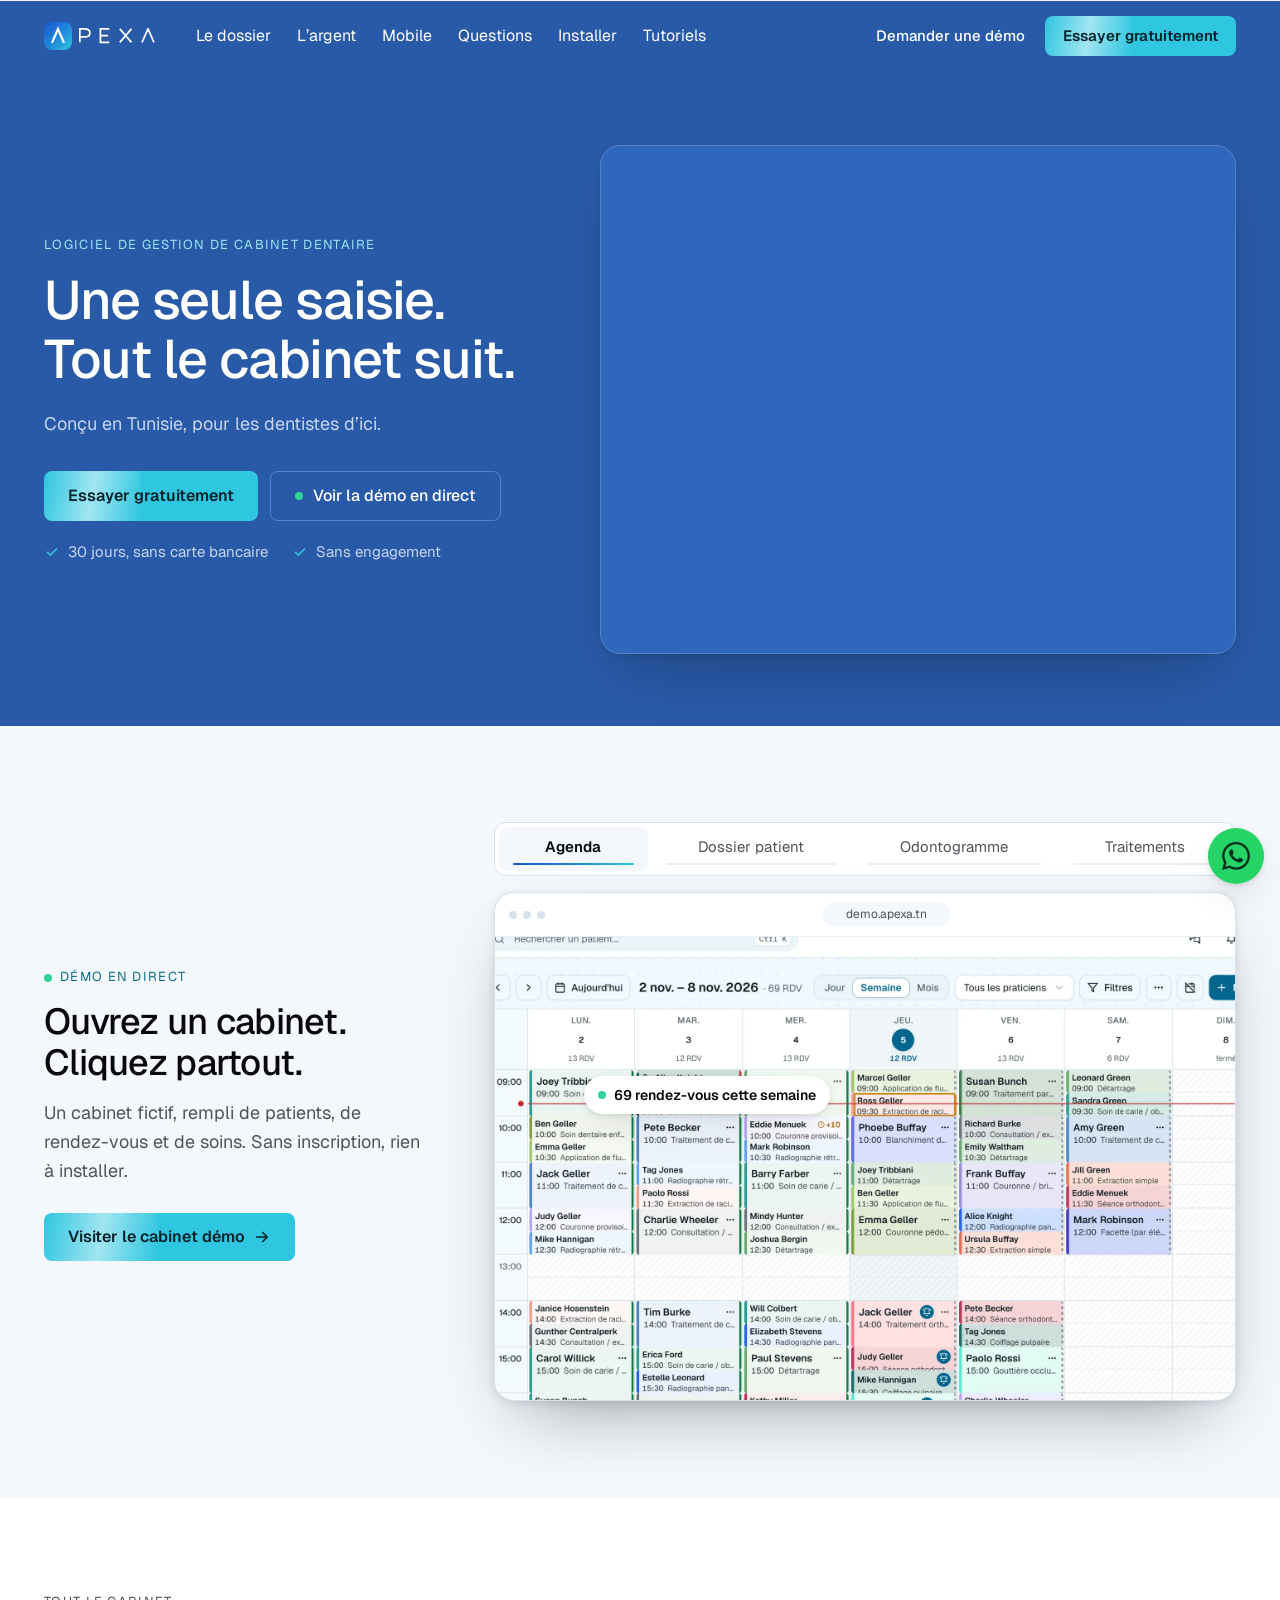
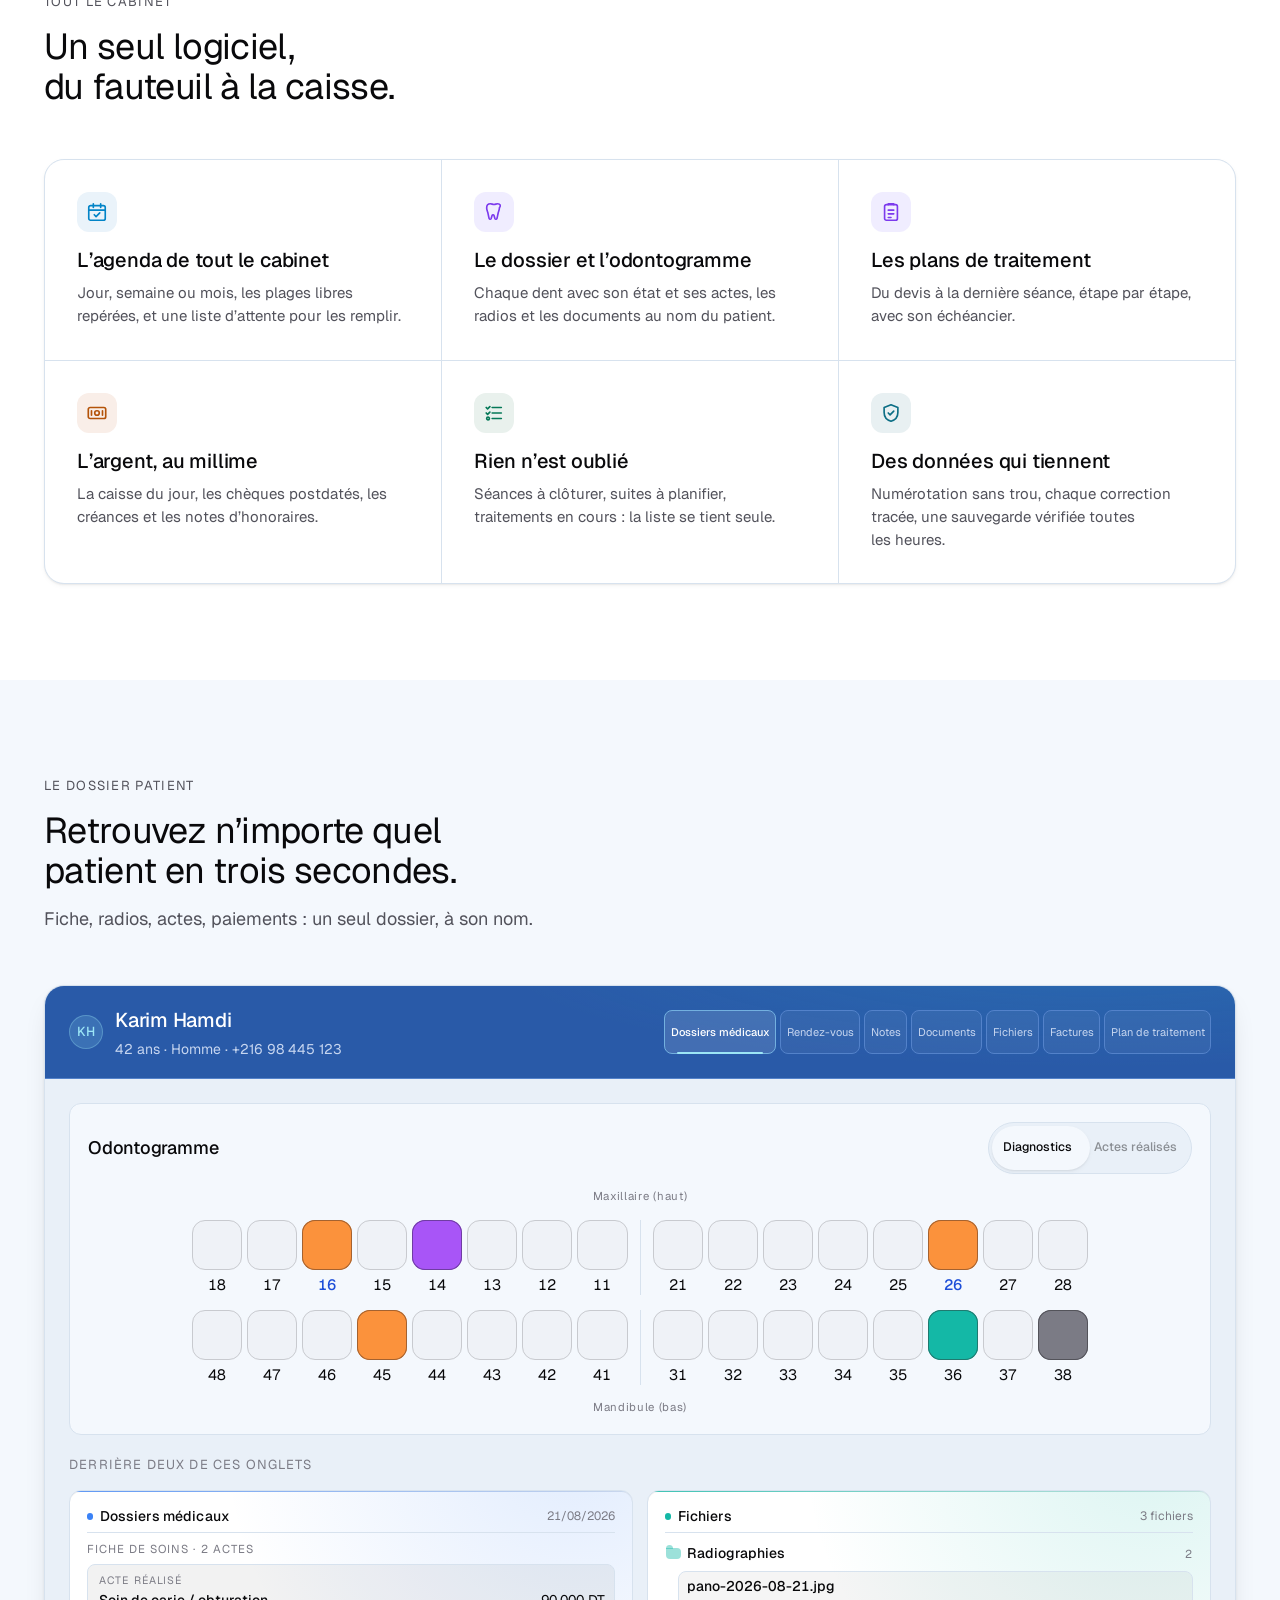
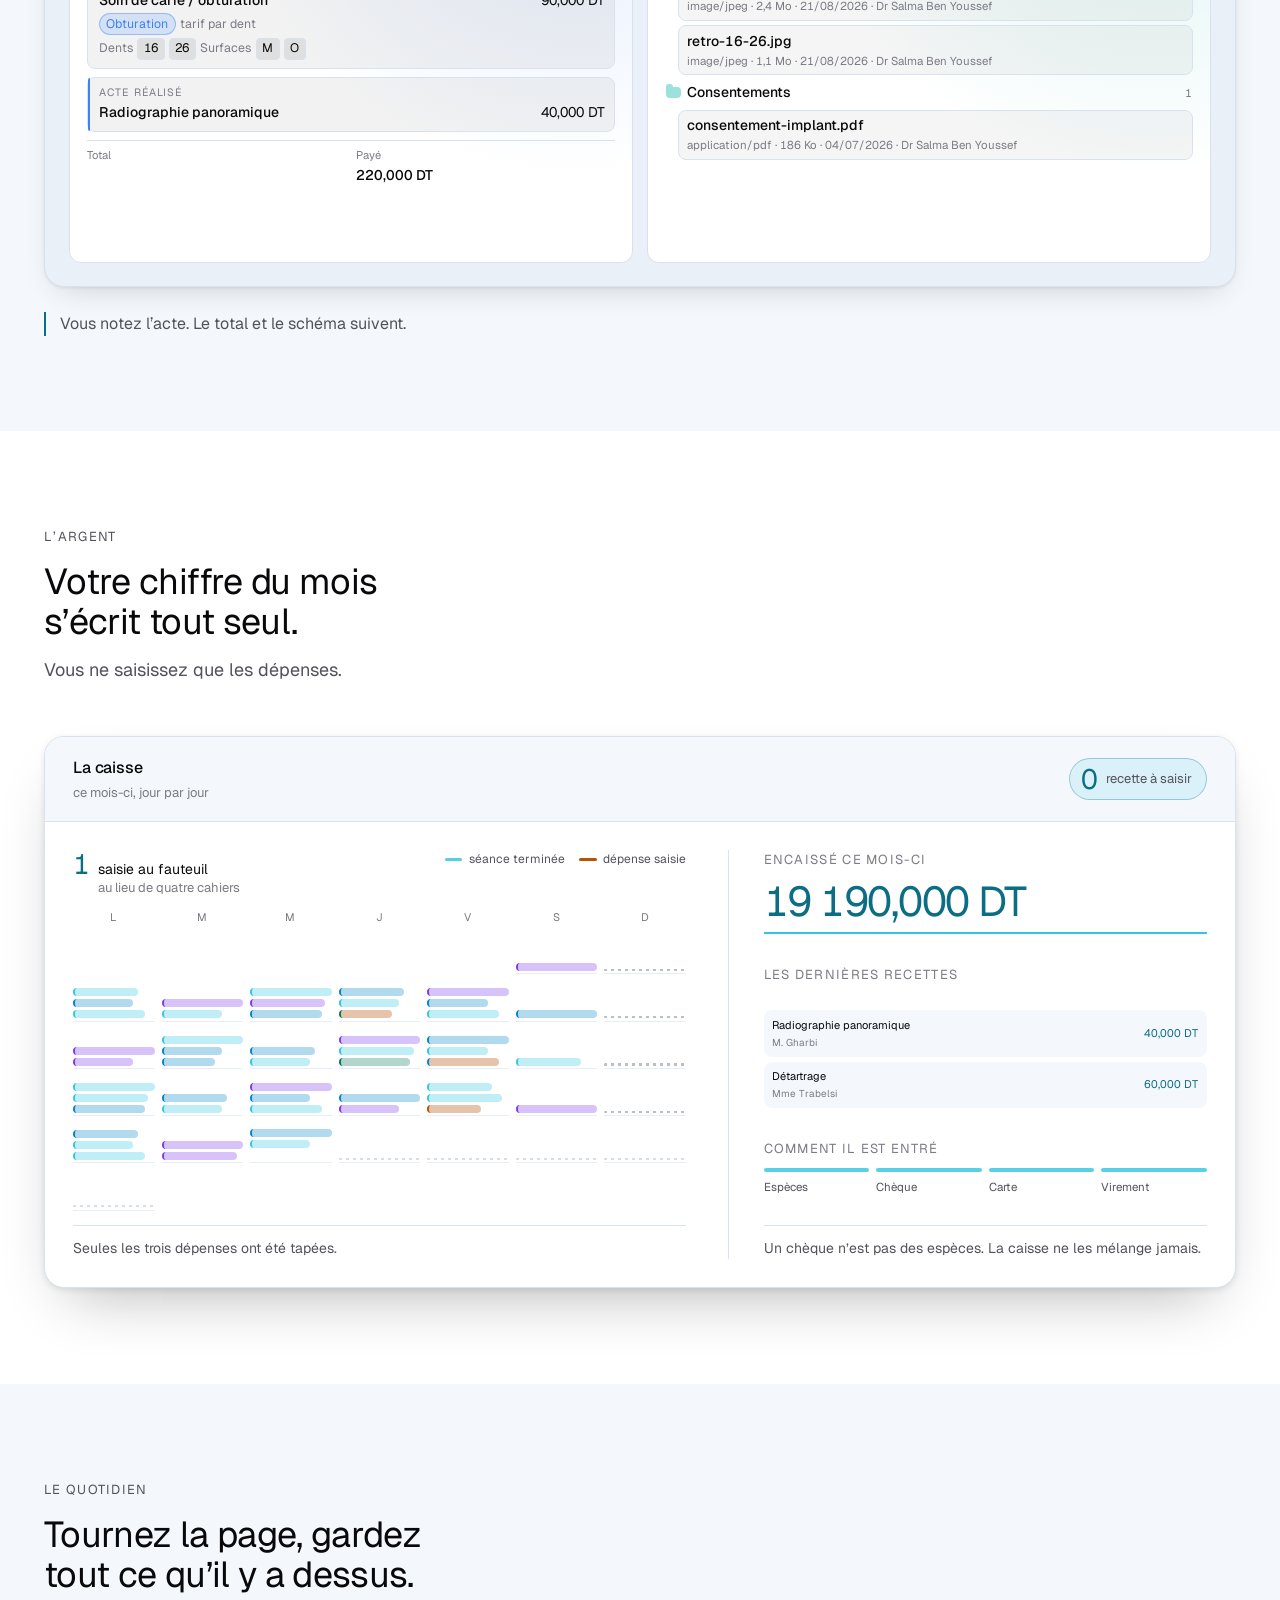
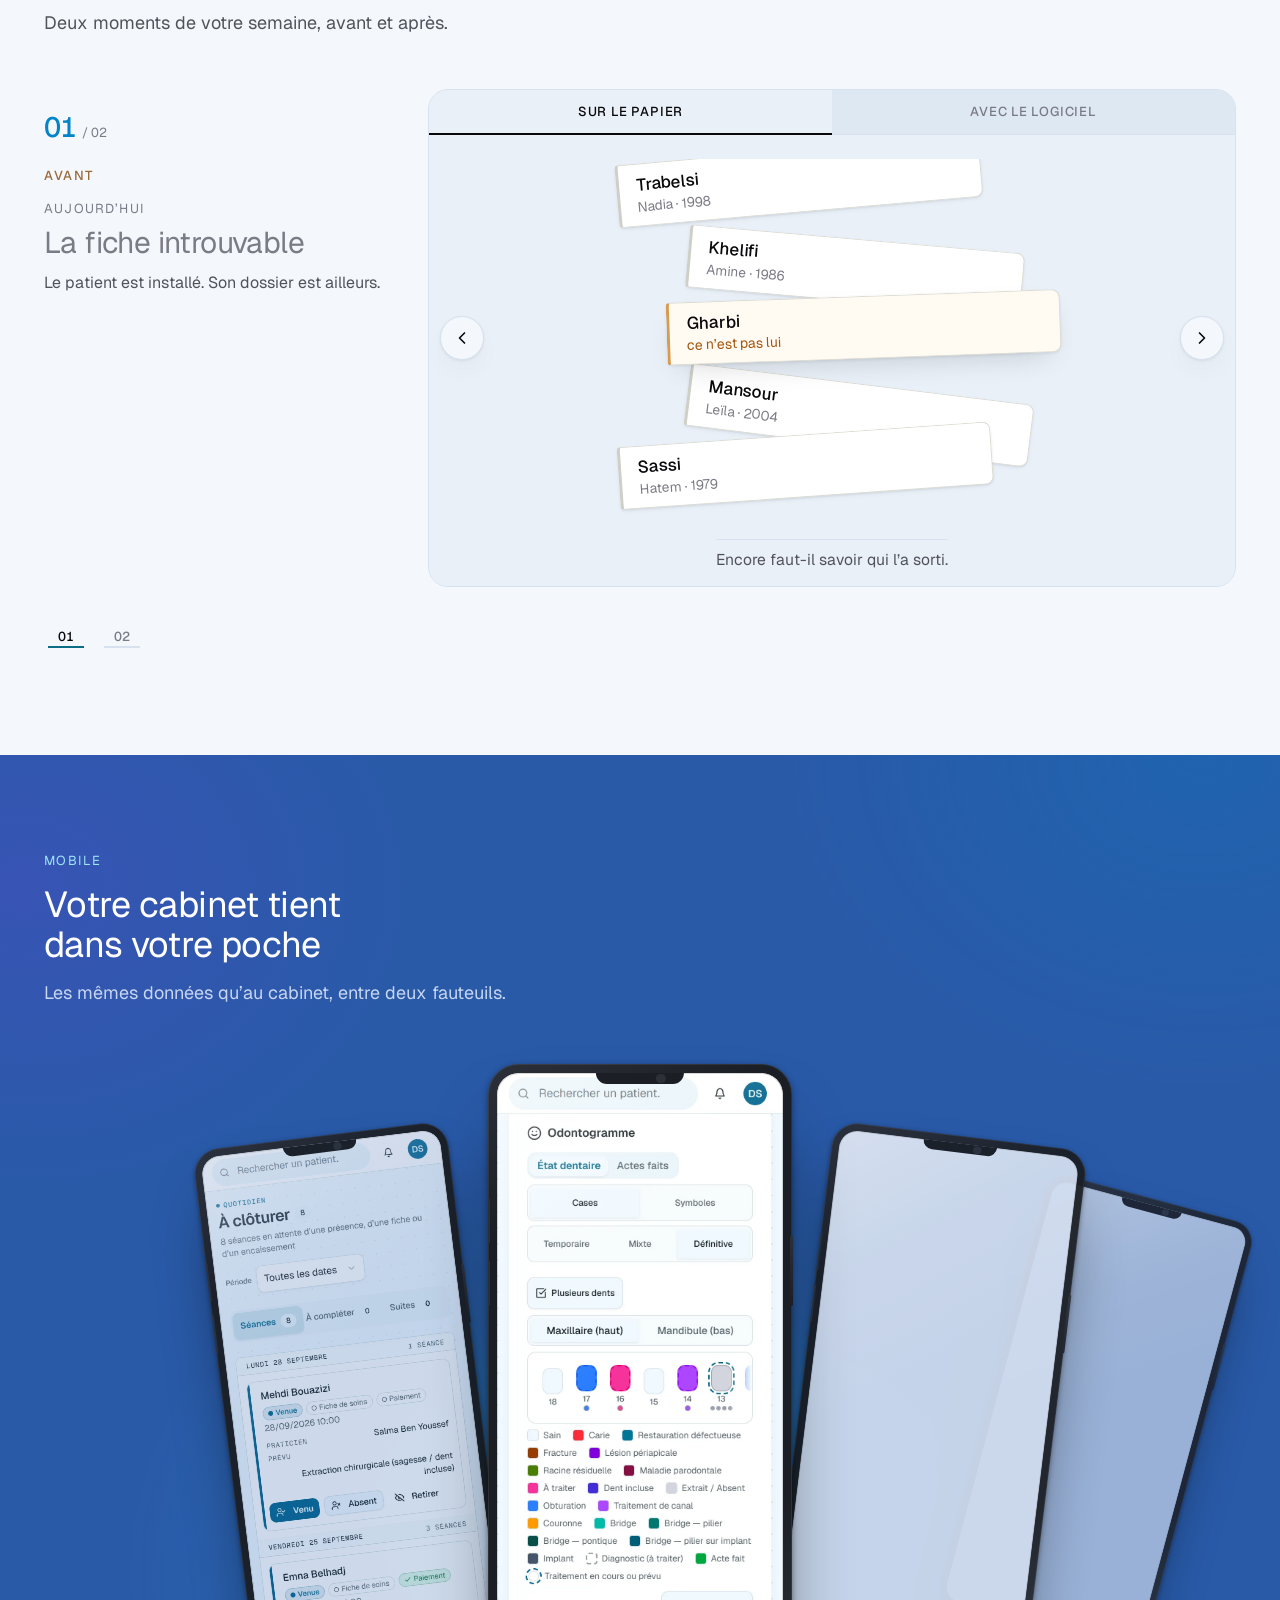
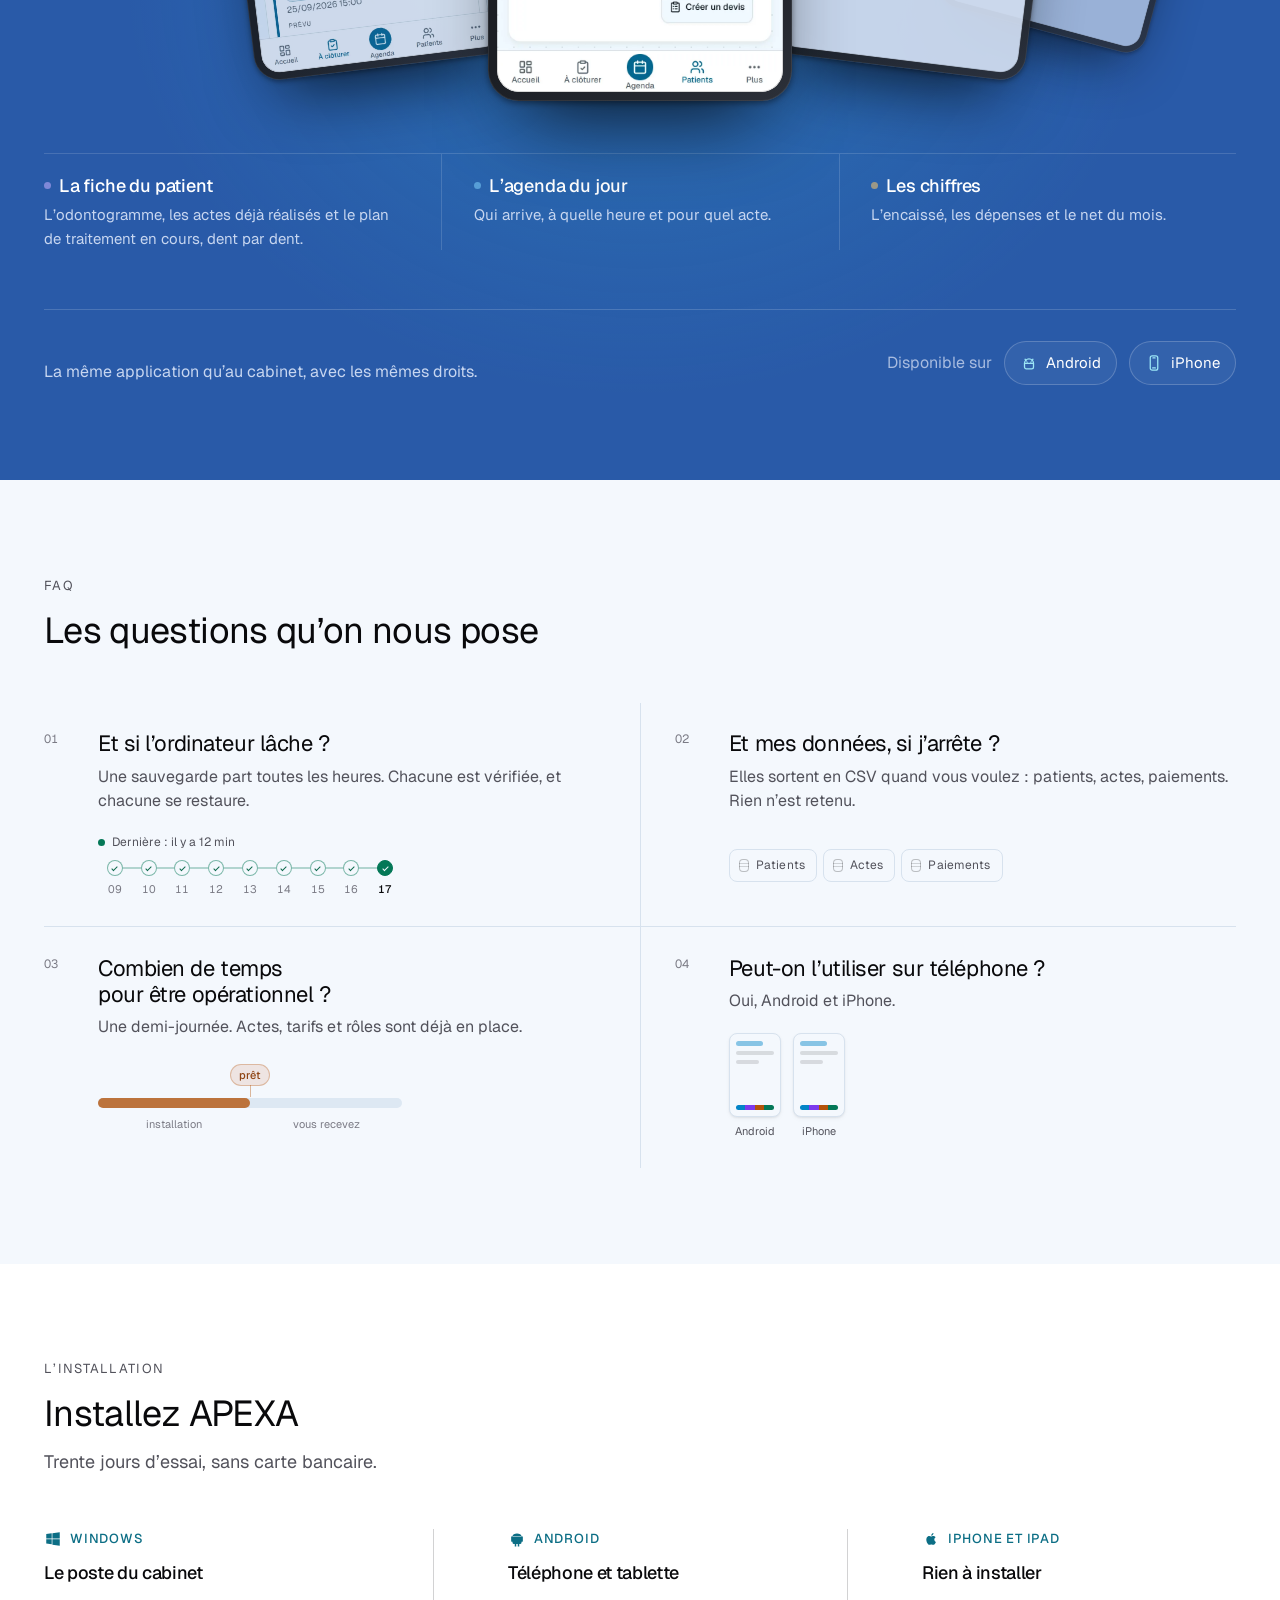
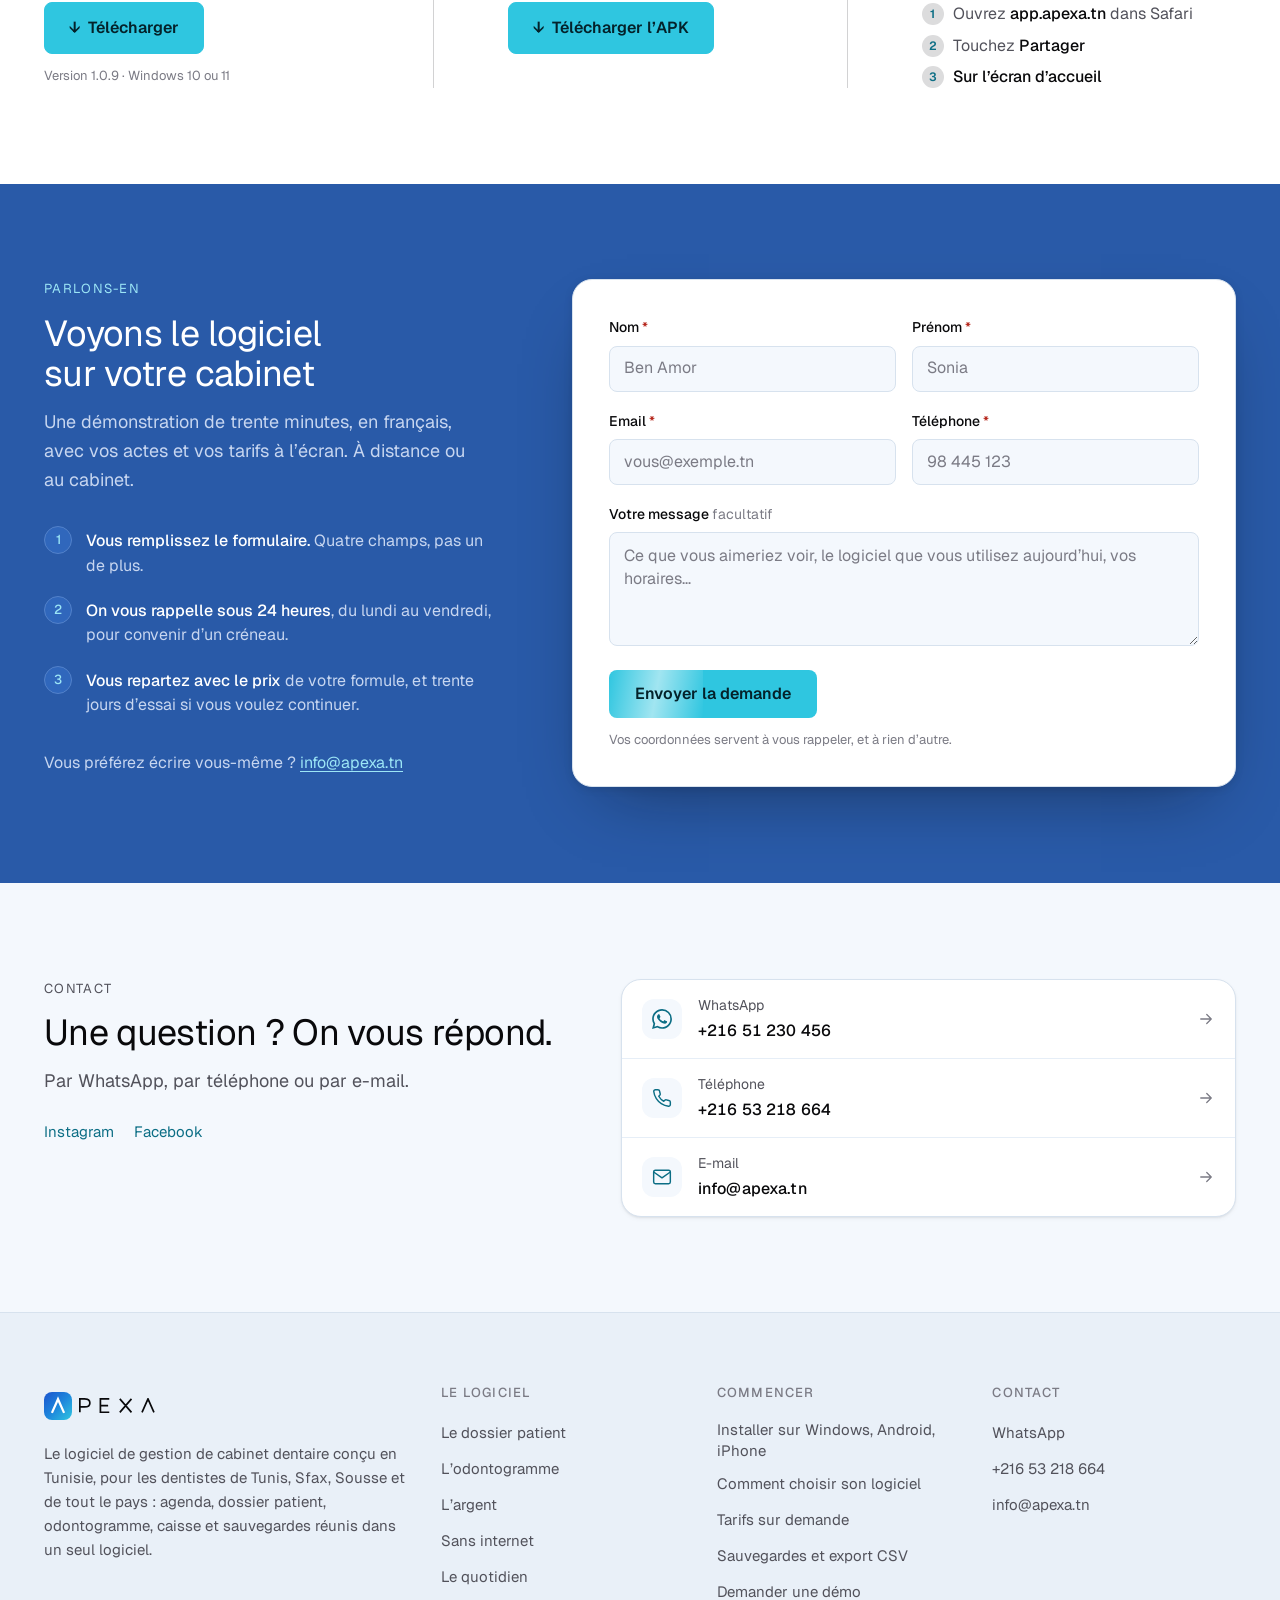
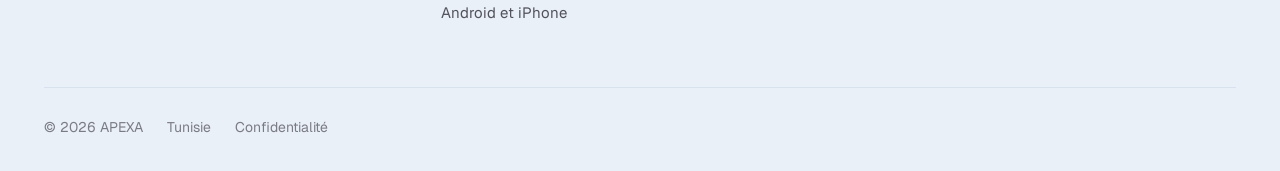
==== commit 6926a746: "La démo en direct : « Voir la démo en direct » dans le hero, une visite animée de 4 écrans sous le h" ====
--- a/index.html
+++ b/index.html
@@ -102,6 +102,12 @@
     <div class="drawer-actions">
       <a class="btn btn-primary" href="#telecharger">Essayer gratuitement</a>
       <a class="btn btn-ghost" href="#demande">Demander une démo</a>
+      <a class="demo-pill demo-pill--block" href="https://demo.apexa.tn" target="_blank" rel="noopener">
+        <span class="demo-pill__dot" aria-hidden="true"></span>
+        <span class="demo-pill__label">Visiter la démo en direct</span>
+        <span class="demo-pill__text">Visitez un cabinet fictif, sans inscription</span>
+        <svg class="demo-pill__arrow" viewBox="0 0 24 24" fill="none" stroke="currentColor" stroke-width="2.2" stroke-linecap="round" stroke-linejoin="round" aria-hidden="true"><path d="M5 12h14M13 6l6 6-6 6"/></svg>
+      </a>
     </div>
   </div>
 </div>
@@ -126,7 +132,7 @@
 
       <div class="hero-actions rise d3">
         <a class="btn btn-primary" href="#telecharger">Essayer gratuitement</a>
-        <a class="btn btn-ghost" href="#contact">Contactez-nous</a>
+        <a class="btn btn-ghost btn-live" href="https://demo.apexa.tn" target="_blank" rel="noopener"><span class="demo-pill__dot" aria-hidden="true"></span>Voir la démo en direct</a>
       </div>
 
       <ul class="trust rise d4">
@@ -144,6 +150,55 @@
     <p class="sr-only">Une animation en quatre temps&nbsp;: la journée s’organise dans l’agenda, le dossier du patient s’ouvre, la note d’honoraires se crée, puis la caisse se met à jour.</p>
   </div>
 
+</section>
+
+
+<section class="tour" id="demo" aria-labelledby="tour-t">
+  <div class="wrap tour-grid">
+    <div class="tour-copy">
+      <p class="eyebrow tour-eyebrow"><span class="demo-pill__dot" aria-hidden="true"></span>Démo en direct</p>
+      <h2 id="tour-t">Ouvrez un cabinet. Cliquez partout.</h2>
+      <p class="tour-lede">Un cabinet fictif, rempli de patients, de rendez-vous et de soins. Sans inscription, rien à installer.</p>
+      <a class="btn btn-primary tour-cta" href="https://demo.apexa.tn" target="_blank" rel="noopener">Visiter le cabinet démo <svg viewBox="0 0 24 24" fill="none" stroke="currentColor" stroke-width="2.2" stroke-linecap="round" stroke-linejoin="round" aria-hidden="true"><path d="M5 12h14M13 6l6 6-6 6"/></svg></a>
+    </div>
+    <div class="tour-view">
+      <div class="tour-tabs" role="tablist" aria-label="Écrans de la démo">
+          <button class="tour-tab" type="button" role="tab" id="tour-tab-agenda" aria-controls="tour-panel-agenda" aria-selected="true">
+            <span class="tour-tab__label">Agenda</span><span class="tour-tab__bar" aria-hidden="true"></span>
+          </button>
+          <button class="tour-tab" type="button" role="tab" id="tour-tab-dossier" aria-controls="tour-panel-dossier" aria-selected="false" tabindex="-1">
+            <span class="tour-tab__label">Dossier patient</span><span class="tour-tab__bar" aria-hidden="true"></span>
+          </button>
+          <button class="tour-tab" type="button" role="tab" id="tour-tab-odonto" aria-controls="tour-panel-odonto" aria-selected="false" tabindex="-1">
+            <span class="tour-tab__label">Odontogramme</span><span class="tour-tab__bar" aria-hidden="true"></span>
+          </button>
+          <button class="tour-tab" type="button" role="tab" id="tour-tab-traitement" aria-controls="tour-panel-traitement" aria-selected="false" tabindex="-1">
+            <span class="tour-tab__label">Traitements</span><span class="tour-tab__bar" aria-hidden="true"></span>
+          </button>
+      </div>
+      <div class="tour-stage">
+        <div class="tour-bar" aria-hidden="true"><i></i><i></i><i></i><span>demo.apexa.tn</span></div>
+        <div class="tour-slides">
+          <figure class="tour-slide is-active" role="tabpanel" id="tour-panel-agenda" aria-labelledby="tour-tab-agenda" style="--focus: 30% 35%">
+            <img src="assets/img/demo-agenda.webp" width="2368" height="1480" alt="La semaine du cabinet, deux praticiens, sans un chevauchement." decoding="async">
+            <figcaption class="tour-chip" style="--cx: 12%; --cy: 30%"><span class="demo-pill__dot" aria-hidden="true"></span>69 rendez-vous cette semaine</figcaption>
+          </figure>
+          <figure class="tour-slide" role="tabpanel" id="tour-panel-dossier" aria-labelledby="tour-tab-dossier" style="--focus: 20% 75%" aria-hidden="true">
+            <img src="assets/img/demo-dossier.webp" width="2368" height="1480" alt="Tout le patient sur une page : santé, alertes, séances." decoding="async" loading="lazy">
+            <figcaption class="tour-chip" style="--cx: 6%; --cy: 70%"><span class="demo-pill__dot" aria-hidden="true"></span>Allergie à la pénicilline — signalée partout</figcaption>
+          </figure>
+          <figure class="tour-slide" role="tabpanel" id="tour-panel-odonto" aria-labelledby="tour-tab-odonto" style="--focus: 72% 52%" aria-hidden="true">
+            <img src="assets/img/demo-odonto.webp" width="2368" height="1480" alt="Le schéma dentaire, dent par dent, en symboles." decoding="async" loading="lazy">
+            <figcaption class="tour-chip" style="--cx: 52%; --cy: 66%"><span class="demo-pill__dot" aria-hidden="true"></span>Dent 36 : couronne en cours</figcaption>
+          </figure>
+          <figure class="tour-slide" role="tabpanel" id="tour-panel-traitement" aria-labelledby="tour-tab-traitement" style="--focus: 25% 62%" aria-hidden="true">
+            <img src="assets/img/demo-traitement.webp" width="2368" height="1480" alt="Un implant suivi séance après séance, jusqu’au bout." decoding="async" loading="lazy">
+            <figcaption class="tour-chip" style="--cx: 8%; --cy: 66%"><span class="demo-pill__dot" aria-hidden="true"></span>Implant 36 · 3 séances sur 6</figcaption>
+          </figure>
+        </div>
+      </div>
+    </div>
+  </div>
 </section>
 
 
@@ -1160,6 +1215,8 @@
 document.addEventListener('click', function (e) {
   var a = e.target.closest && e.target.closest('a[href*="/api/meta/client-download"]')
   if (a && window.umami) window.umami.track(/\/android$/.test(a.getAttribute('href')) ? 'telecharger-android' : 'telecharger-windows')
+  var d = e.target.closest && e.target.closest('a[href^="https://demo.apexa.tn"]')
+  if (d && window.umami) window.umami.track('essayer-demo')
 }, true)
 </script>
 <script src="assets/site.js" defer></script>
--- a/assets/site.css
+++ b/assets/site.css
@@ -125,6 +125,12 @@
   --glow-ring:   0 0 12px color-mix(in oklab, var(--accent-lit) 45%, transparent);
   --glow-accent: 0 6px 20px -6px rgb(47 198 224 / 0.5);
   --shadow-shot: 0 2px 8px rgb(9 9 11 / 0.10), 0 30px 70px -30px rgb(9 9 11 / 0.45);
+  
+  --live:         #34D399;
+  --glow-live:    0 0 0 0 rgb(52 211 153 / 0.6);
+  --glow-live-out: 0 0 0 0.5rem rgb(52 211 153 / 0);
+  --glass:        rgb(255 255 255 / 0.08);
+  --glass-hi:     rgb(255 255 255 / 0.14);
 }
 
 
@@ -4162,3 +4168,106 @@
 .tuto-meta b { font-size: var(--t-md); font-weight: 500; line-height: 1.3; }
 .tuto-line { font-size: var(--t-sm); line-height: 1.4; color: var(--text-muted); }
 @media (max-width: 35.99rem) { .tuto-line { display: none; } }
+
+
+
+.demo-pill {
+  display: inline-flex; align-items: center; gap: 0.625rem; flex-wrap: wrap;
+  min-height: 2.75rem; max-width: 100%;
+  padding: 0.5rem 1rem 0.5rem 0.875rem;
+  border-radius: var(--r-pill);
+  background: var(--glass);
+  border: 1px solid var(--rule-ink);
+  color: var(--on-ink); text-decoration: none;
+  font-size: var(--t-md); line-height: 1.3;
+  backdrop-filter: blur(6px);
+  transition: background-color .2s, border-color .2s, transform .2s;
+}
+.demo-pill__dot {
+  position: relative; flex: none;
+  width: 0.5rem; height: 0.5rem; border-radius: 50%;
+  background: var(--live);
+  box-shadow: var(--glow-live);
+  animation: demo-live 1.8s ease-out infinite;
+}
+@keyframes demo-live {
+  0%   { box-shadow: var(--glow-live); }
+  100% { box-shadow: var(--glow-live-out); }
+}
+.demo-pill__label { font-weight: 600; letter-spacing: 0.01em; }
+.demo-pill__text { color: var(--on-ink-muted); }
+.demo-pill__arrow { width: 1rem; height: 1rem; flex: none; transition: transform .2s; }
+@media (hover: hover) and (pointer: fine) {
+  .demo-pill:hover { background: var(--glass-hi); border-color: var(--rule-ink-hi); }
+  .demo-pill:hover .demo-pill__arrow { transform: translateX(3px); }
+}
+.demo-pill:focus-visible { outline: 2px solid var(--accent-lit); outline-offset: 3px; }
+
+
+.demo-pill--light { background: var(--white); border-color: var(--rule-strong); color: var(--text); box-shadow: var(--shadow-sm); }
+.demo-pill--light .demo-pill__text { color: var(--text-muted); }
+@media (hover: hover) and (pointer: fine) { .demo-pill--light:hover { background: var(--page); border-color: var(--text-faint); } }
+.demo-pill--block { display: flex; justify-content: center; width: 100%; border-radius: var(--r-btn); background: transparent; color: var(--text); border-color: var(--rule-strong); }
+.demo-pill--block .demo-pill__text { display: none; }
+
+
+@media (max-width: 29.99rem) {
+  .demo-pill:not(.demo-pill--block) {
+    display: grid; grid-template-columns: auto 1fr auto; align-items: center; column-gap: 0.625rem; row-gap: 0.125rem;
+    width: 100%; border-radius: var(--r-med); padding: 0.75rem 1rem;
+  }
+  .demo-pill:not(.demo-pill--block) .demo-pill__dot { grid-column: 1; grid-row: 1; }
+  .demo-pill:not(.demo-pill--block) .demo-pill__label { grid-column: 2; grid-row: 1; }
+  .demo-pill:not(.demo-pill--block) .demo-pill__arrow { grid-column: 3; grid-row: 1 / span 2; }
+  .demo-pill:not(.demo-pill--block) .demo-pill__text { grid-column: 2; grid-row: 2; font-size: var(--t-sm); }
+}
+@media (prefers-reduced-motion: reduce) { .demo-pill__dot { animation: none; } }
+
+
+
+.btn-live { gap: 0.625rem; }
+.tour { padding-block: clamp(3.5rem, 2rem + 5vw, 6.5rem); background: var(--page); overflow: hidden; }
+
+.tour-grid { display: grid; grid-template-columns: minmax(0, 1fr); gap: clamp(2rem, 1rem + 3vw, 3.5rem); align-items: center; }
+.tour-view { min-width: 0; }
+@media (min-width: 64rem) { .tour-grid { grid-template-columns: minmax(0, 0.8fr) minmax(0, 1.5fr); } }
+.tour-copy > * { margin: 0; }
+.tour-eyebrow { display: inline-flex; align-items: center; gap: 0.5rem; color: var(--accent-ink); }
+.tour-copy h2 { margin-top: 0.75rem; font-size: var(--t-h2); font-weight: 500; line-height: 1.12; letter-spacing: -0.02em; }
+.tour-lede { margin-top: 1rem; color: var(--text-muted); font-size: var(--t-body); max-width: 32ch; }
+.tour-cta { margin-top: 1.75rem; }
+.tour-cta svg { width: 1.125rem; height: 1.125rem; }
+
+.tour-tabs { display: flex; gap: 0.25rem; margin-bottom: 1rem; padding: 0.25rem; border: 1px solid var(--rule); border-radius: var(--r-med); background: var(--white); overflow-x: auto; scrollbar-width: none; }
+.tour-tabs::-webkit-scrollbar { display: none; }
+.tour-tab { position: relative; flex: 1 0 auto; min-height: 2.75rem; padding: 0.5rem 0.875rem 0.75rem; border: 0; border-radius: var(--r-btn); background: transparent; color: var(--text-muted); font: inherit; font-size: var(--t-md); cursor: pointer; white-space: nowrap; transition: color .2s, background-color .2s; }
+.tour-tab[aria-selected="true"] { color: var(--text); background: var(--page); font-weight: 600; }
+.tour-tab:focus-visible { outline: 2px solid var(--accent-ink); outline-offset: 2px; }
+.tour-tab__bar { position: absolute; inset-inline: 0.875rem; bottom: 0.375rem; height: 2px; border-radius: var(--r-pill); background: var(--rule-soft); overflow: hidden; }
+.tour-tab__bar::after { content: ""; position: absolute; inset: 0; transform: scaleX(0); transform-origin: left; background: var(--brand-grad); }
+.tour-tab[aria-selected="true"] .tour-tab__bar::after { animation: tour-progress 6s linear forwards; }
+.tour.is-paused .tour-tab__bar::after { animation-play-state: paused; }
+@keyframes tour-progress { to { transform: scaleX(1); } }
+
+.tour-stage { border-radius: var(--r-card); overflow: hidden; background: var(--white); border: 1px solid var(--rule); box-shadow: var(--shadow-shot); }
+.tour-bar { display: flex; align-items: center; gap: 0.375rem; padding: 0.625rem 0.875rem; border-bottom: 1px solid var(--rule-soft); }
+.tour-bar i { width: 0.5rem; height: 0.5rem; border-radius: 50%; background: var(--rule); }
+.tour-bar span { margin-inline: auto; padding: 0.125rem 1.5rem; border-radius: var(--r-pill); background: var(--page); color: var(--text-muted); font-size: var(--t-xs); }
+.tour-slides { position: relative; aspect-ratio: 2368 / 1480; touch-action: pan-y; overflow: hidden; }
+.tour-slide { position: absolute; inset: 0; margin: 0; opacity: 0; transition: opacity .7s ease-in-out; }
+.tour-slide.is-active { opacity: 1; }
+.tour-slide img { width: 100%; height: 100%; object-fit: cover; display: block; transform-origin: var(--focus); }
+.tour-slide.is-active img { animation: tour-zoom 6s ease-in-out forwards; }
+.tour.is-paused .tour-slide.is-active img { animation-play-state: paused; }
+@keyframes tour-zoom { from { transform: scale(1); } to { transform: scale(1.12); } }
+
+.tour-chip { position: absolute; left: var(--cx); top: var(--cy); display: inline-flex; align-items: center; gap: 0.5rem;
+  padding: 0.5rem 0.875rem; border-radius: var(--r-pill); background: var(--white); color: var(--text);
+  font-size: var(--t-sm); font-weight: 600; box-shadow: var(--shadow-chip); white-space: nowrap;
+  opacity: 0; transform: translateY(0.5rem); transition: opacity .5s ease, transform .5s ease; }
+.tour-slide.is-active .tour-chip { opacity: 1; transform: none; transition-delay: .9s; }
+@media (max-width: 47.99rem) { .tour-chip { font-size: var(--t-xs); padding: 0.375rem 0.625rem; left: 4%; top: auto; bottom: 5%; } }
+@media (prefers-reduced-motion: reduce) {
+  .tour-slide, .tour-chip { transition: none; }
+  .tour-slide.is-active img, .tour-tab__bar::after { animation: none; }
+}
